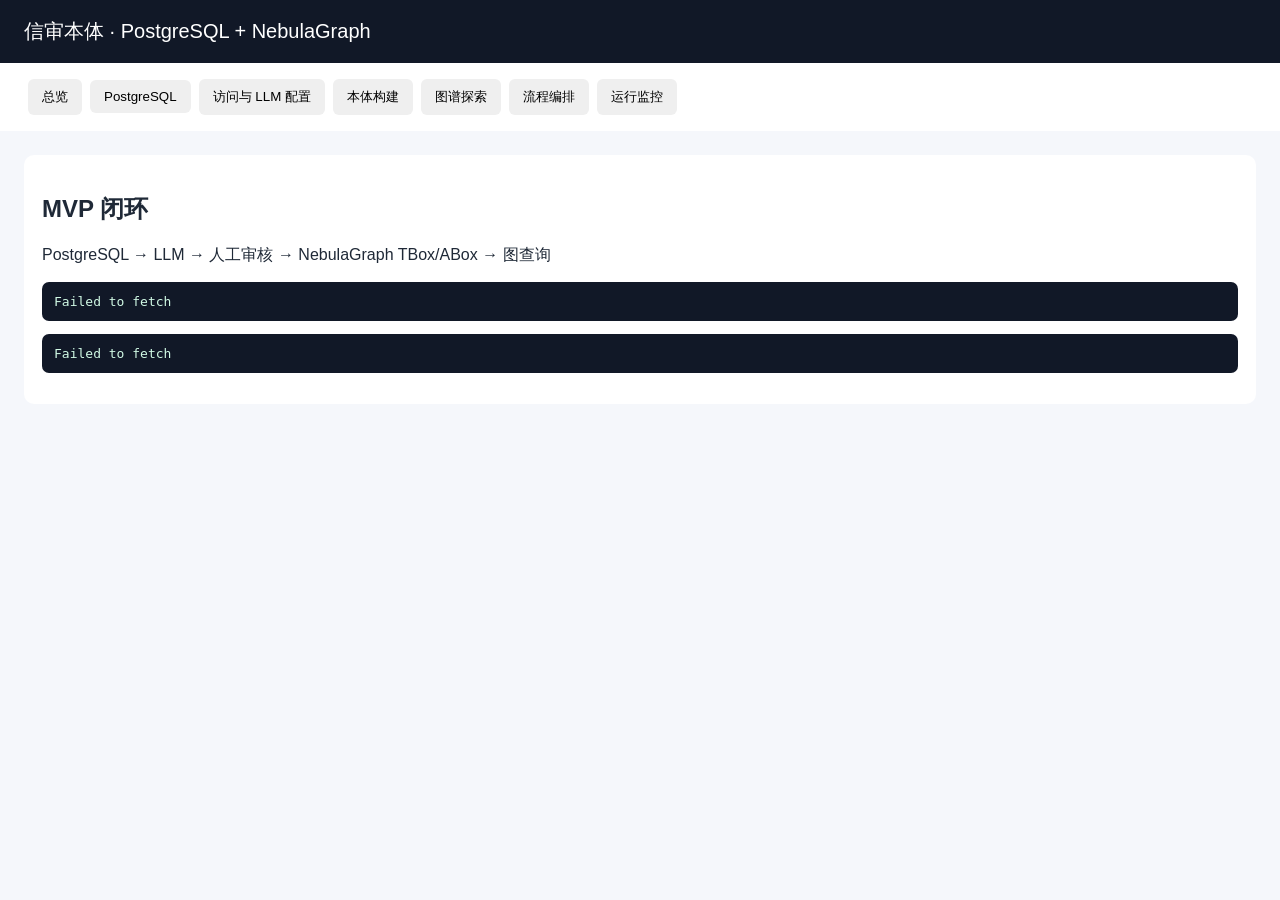
==== frontend/index.html @ 76aaf284 "chore: initialize local MVP repository" ====
<!doctype html>
<html lang="zh-CN"><head><meta charset="utf-8"><meta name="viewport" content="width=device-width,initial-scale=1">
<title>信审本体 MVP</title>
<style>body{font-family:Arial,"Microsoft YaHei";margin:0;background:#f5f7fb;color:#1f2937}header{background:#111827;color:#fff;padding:18px 24px;font-size:20px}nav{padding:12px 24px;background:#fff}button{margin:4px;padding:9px 14px;border:0;border-radius:6px;cursor:pointer}.act{background:#4f46e5;color:#fff}.act:disabled{background:#9ca3af}main{padding:24px}.page{display:none}.on{display:block}.card{background:#fff;border-radius:10px;padding:18px;margin-bottom:16px}input,textarea,select{box-sizing:border-box;width:100%;padding:9px;margin:5px 0}textarea{min-height:360px}pre{background:#111827;color:#d1fae5;padding:12px;overflow:auto;border-radius:7px;white-space:pre-wrap}.error{color:#b91c1c}.ok{color:#047857}.preview-head{display:flex;align-items:center;justify-content:space-between;gap:12px}.preview-meta{color:#6b7280;font-size:14px}.graph-stage{position:relative;min-height:560px;border:1px solid #dbe3ef;border-radius:10px;background:radial-gradient(circle at center,#fff 0,#f8fafc 70%);overflow:hidden}.graph-stage svg{display:block;width:100%;height:560px;touch-action:none}.graph-empty{display:flex;align-items:center;justify-content:center;height:560px;color:#6b7280}.node-card{cursor:grab}.node-card:active{cursor:grabbing}.node-card rect{fill:#eef2ff;stroke:#6366f1;stroke-width:2;filter:drop-shadow(0 3px 4px #0002)}.node-card.selected rect{fill:#ddd6fe;stroke:#7c3aed;stroke-width:3}.node-title{font-size:14px;font-weight:700;fill:#312e81}.node-label{font-size:11px;fill:#4b5563}.node-prop{font-size:10px;fill:#475569;cursor:move}.edge-line{stroke:#94a3b8;stroke-width:2;fill:none}.edge-label{font-size:11px;fill:#7c3aed;font-weight:600;paint-order:stroke;stroke:#fff;stroke-width:4px;stroke-linejoin:round}.legend{display:flex;gap:18px;flex-wrap:wrap;margin:8px 0;color:#64748b;font-size:13px}.dot{display:inline-block;width:10px;height:10px;border-radius:50%;margin-right:5px;background:#6366f1}.toolbar{display:grid;grid-template-columns:minmax(180px,1fr) 120px auto;gap:8px;align-items:end}.table-wrap{overflow:auto;max-height:620px;border:1px solid #e5e7eb;border-radius:8px}table{border-collapse:collapse;width:100%;font-size:13px}th{position:sticky;top:0;background:#eef2ff;color:#312e81}th,td{border-bottom:1px solid #e5e7eb;padding:9px;text-align:left;white-space:nowrap}tr:hover td{background:#f8fafc}.live-node circle{stroke:#fff;stroke-width:3;filter:drop-shadow(0 2px 4px #0003)}.live-node text{font-size:11px;font-weight:700;fill:#1e293b;paint-order:stroke;stroke:#fff;stroke-width:3px}.live-edge{stroke:#94a3b8;stroke-width:2}.live-edge.shared-contact{stroke:#e11d48;stroke-width:2.5;stroke-dasharray:7 4}.live-edge-label{font-size:10px;fill:#6d28d9;paint-order:stroke;stroke:#fff;stroke-width:4px}.live-edge-label.shared-contact{fill:#be123c;font-weight:700}.plus-wrap{position:relative}.plus-btn{width:42px;height:42px;border-radius:50%;font-size:25px;line-height:1;background:#4f46e5;color:#fff}.plus-menu{position:absolute;right:0;top:48px;z-index:10;width:190px;padding:8px;background:#fff;border:1px solid #dbe3ef;border-radius:9px;box-shadow:0 8px 24px #0002}.plus-menu button{display:block;width:100%;text-align:left;background:#fff}.plus-menu button:hover{background:#eef2ff}.hidden{display:none!important}.editor-panel{margin:12px 0;padding:14px;border:1px solid #c7d2fe;border-radius:9px;background:#f8fafc}.editor-grid{display:grid;grid-template-columns:1fr 1fr;gap:10px}.ontology-detail{margin-top:12px;border:1px solid #e5e7eb;border-radius:9px;padding:14px}.property-list{display:grid;grid-template-columns:repeat(auto-fit,minmax(260px,1fr));gap:8px}.property-item{padding:9px;border:1px solid #e5e7eb;border-radius:7px;background:#f8fafc;font-size:13px}.drag-ghost{font-size:11px;fill:#fff;stroke:#4f46e5;stroke-width:5px;paint-order:stroke;pointer-events:none}</style></head>
<style>.node-prop{cursor:default;pointer-events:none}.plus-btn{width:auto;height:auto;border-radius:0;background:transparent;color:#374151;padding:4px 8px;font-size:28px;box-shadow:none}.plus-btn:hover{background:#f3f4f6}.detail-table{margin-top:12px}.detail-table th{position:static}.detail-table td{white-space:normal}</style>
<style>.ops-summary{display:grid;grid-template-columns:repeat(auto-fit,minmax(150px,1fr));gap:10px;margin:12px 0}.ops-summary-item{padding:12px;border:1px solid #e5e7eb;border-radius:8px;background:#f8fafc}.ops-summary-item strong{display:block;font-size:22px;margin-top:5px}.status-badge{display:inline-block;padding:3px 8px;border-radius:999px;background:#e5e7eb;font-size:12px;font-weight:700}.status-DEAD_LETTER,.status-FAILED,.status-CRITICAL,.status-OPEN{background:#fee2e2;color:#991b1b}.status-PROCESSING,.status-REQUESTED,.status-WARNING,.status-ACKNOWLEDGED,.status-HALF_OPEN{background:#fef3c7;color:#92400e}.status-SUCCEEDED,.status-RESOLVED,.status-CLOSED{background:#d1fae5;color:#065f46}.compact-textarea{min-height:100px}.ops-actions{display:flex;gap:8px;align-items:center;flex-wrap:wrap}.ops-actions button{margin-left:0}.alert-nav-badge{display:inline-block;min-width:18px;padding:2px 5px;margin-left:5px;border-radius:999px;background:#dc2626;color:#fff;font-size:11px;font-weight:700;vertical-align:top}</style>
<style>.workflow-timeline{display:grid;grid-template-columns:repeat(auto-fit,minmax(220px,1fr));gap:10px;margin:14px 0}.workflow-step{border:1px solid #dbe3ef;border-left:5px solid #94a3b8;border-radius:8px;padding:12px;background:#f8fafc}.workflow-step.status-READY{border-left-color:#4f46e5;background:#eef2ff}.workflow-step.status-RUNNING,.workflow-step.status-WAITING{border-left-color:#d97706;background:#fffbeb}.workflow-step.status-COMPLETED{border-left-color:#059669;background:#ecfdf5}.workflow-step.status-FAILED{border-left-color:#dc2626;background:#fef2f2}.workflow-step.status-SKIPPED{border-left-color:#64748b;opacity:.8}.workflow-step h4{margin:0 0 7px}.workflow-step p{margin:4px 0;font-size:12px;color:#64748b}.workflow-step-actions{margin-top:8px}.workflow-json{min-height:230px}.status-READY,.status-WAITING_INPUT{background:#e0e7ff;color:#3730a3}.status-RUNNING,.status-WAITING{background:#fef3c7;color:#92400e}.status-COMPLETED,.status-SKIPPED{background:#d1fae5;color:#065f46}.status-CANCELLED{background:#e5e7eb;color:#374151}</style>
<body><header>信审本体 · PostgreSQL + NebulaGraph</header>
<nav><button onclick="page('home')">总览</button><button onclick="page('data')">PostgreSQL</button><button onclick="page('config')">访问与 LLM 配置</button><button onclick="page('ontology')">本体构建</button><button onclick="page('graph')">图谱探索</button><button onclick="page('workflows')">流程编排</button><button onclick="page('operations')">运行监控<span id="operationsBadge" class="alert-nav-badge hidden">0</span></button></nav>
<main>
<section id="home" class="page on"><div class="card"><h2>MVP 闭环</h2><p>PostgreSQL → LLM → 人工审核 → NebulaGraph TBox/ABox → 图查询</p><pre id="health">加载中</pre><pre id="stats"></pre></div></section>
<section id="data" class="page"><div class="card"><h2>PostgreSQL 当前数据</h2><div class="toolbar"><label>数据表<select id="tableSelect"></select></label><label>显示条数<input id="tableLimit" type="number" min="1" max="500" value="100"></label><button class="act" onclick="loadPostgresData()">查询当前数据</button></div><div class="preview-meta" id="tableMeta">正在读取数据表…</div><div id="postgresTable" class="table-wrap"></div></div></section>
<section id="config" class="page"><div class="card"><h2>MVP 访问令牌</h2><p class="preview-meta">填写服务端 .env 中的 MVP_API_KEY。令牌只保存在当前浏览器会话，关闭会话后自动清除。</p><label>访问令牌<input id="accessToken" type="password" autocomplete="off" placeholder="必填"></label><button class="act" onclick="saveAccessToken()">保存到当前会话</button><button onclick="clearAccessToken()">清除</button><span id="authMsg"></span></div><div class="card"><h2>LLM 配置</h2><p class="preview-meta">Base URL 必须在服务端 LLM_ALLOWED_BASE_URLS 白名单中；数据库样本只以匿名结构占位符发送。</p><label>API Key<input id="key" type="password" placeholder="必填"></label><label>Base URL<input id="baseUrl" value="https://api.openai.com/v1"></label><label>模型名称<input id="model" placeholder="例如 gpt-5-mini，必填"></label><label>Temperature<input id="temperature" type="number" step="0.1" value="0"></label><button id="testBtn" class="act" onclick="testLLM()">测试连接</button><span id="llmMsg"></span></div></section>
<section id="ontology" class="page"><div class="card"><h2>本体生成与审核</h2><p>先生成已审核的个人信审基线；如需AI优化，请在“LLM 配置”中填写并测试连接。AI结果只进入候选区，不会自动替换或发布。</p><button id="baselineBtn" class="act" onclick="loadBaseline()">生成个人信审基线</button><button id="generateBtn" onclick="generateOntology()">AI 辅助建议</button><button class="act" onclick="validateProposal()">校验</button><button class="act" onclick="renderOntologyPreview()">刷新图谱预览</button><button class="act" onclick="publishProposal()">发布到 NebulaGraph</button><span id="ontologyMsg"></span><textarea id="proposal" placeholder="点击“生成个人信审基线”加载确定性本体JSON，也可以手工粘贴后校验。"></textarea><pre id="validation"></pre><div id="aiSuggestionPanel" class="editor-panel hidden"><h3>AI辅助候选（尚未采用）</h3><div id="aiSuggestionSummary" class="preview-meta"></div><textarea id="aiSuggestionText" readonly></textarea><button class="act" onclick="applyAISuggestion()">人工采用AI建议</button><button onclick="dismissAISuggestion()">关闭候选</button></div></div><div class="card"><div class="preview-head"><div><h2>知识图谱可视化预览</h2><div class="preview-meta" id="previewMeta">等待本体数据</div></div><div style="display:flex;align-items:center"><button onclick="resetPreviewLayout()">重置布局</button><div class="plus-wrap"><button class="plus-btn" onclick="toggleOntologyMenu(event)" title="本体操作">＋</button><div id="ontologyMenu" class="plus-menu hidden"><button onclick="openOntologyEditor('create')">＋ 新建本体</button><button onclick="openOntologyEditor('edit')">✎ 编辑选中本体</button><button onclick="openPropertyMigrationEditor()">⇄ 修改属性归属</button><button onclick="openRelationEditor()">↗ 新建本体关系</button><button onclick="openOntologyDeleteEditor()">− 删除选中本体</button><button onclick="openRelationDeleteEditor()">⌫ 删除本体关系</button></div></div></div></div><div class="legend"><span><i class="dot"></i>ObjectType 节点</span><span>→ LinkType 关系</span><span>标签格式：原名称（中文）· 示例</span><span>点击本体后以表格查看全部属性</span><span>拖动本体节点可调整布局</span></div><div id="ontologyEditor" class="editor-panel hidden"></div><div id="graphPreview" class="graph-stage"><div class="graph-empty">生成或粘贴本体 JSON 后，点击“刷新图谱预览”</div></div><div id="ontologyDetail" class="ontology-detail"><div class="preview-meta">点击本体节点查看该本体的全部属性</div></div><div id="unusedFieldsPanel" class="ontology-detail"><h3>未使用字段预览</h3><div class="preview-meta">生成或刷新本体后，对照 PostgreSQL Schema 显示尚未加入 Property 的字段。</div></div></div></section>
<section id="graph" class="page"><div class="card"><div class="preview-head"><div><h2>已发布图谱可视化</h2><div id="publishedMeta" class="preview-meta">从 NebulaGraph 实时查询；检索为空时显示完整图库，超过单页容量时明确分页</div></div><div><select id="graphMode" onchange="applyPublishedFilter()" style="display:inline-block;width:150px"><option value="all">全部图谱</option><option value="entity">业务实例</option><option value="ontology">本体结构</option></select><button class="act" onclick="loadPublishedGraph()">加载/刷新</button><button onclick="renderPublishedGraph()">重置布局</button><button onclick="syncGraph()">PostgreSQL → NebulaGraph</button></div></div><div class="toolbar" style="grid-template-columns:minmax(260px,1fr) 120px 110px auto auto;margin:12px 0"><label>检索字段、节点或属性值<input id="graphSearch" placeholder="例如 APP2026、application_id、张伟；留空查询完整图库"></label><label>关联 hops<select id="graphHops"><option value="1">1 hop</option><option value="2" selected>2 hops</option><option value="3">3 hops</option></select></label><label>单页节点<select id="graphPageSize" onchange="applyPublishedFilter()"><option value="100">100</option><option value="300" selected>300</option><option value="500">500</option></select></label><button class="act" onclick="applyPublishedFilter()">查询并筛选</button><button onclick="clearPublishedFilter()">清空查询</button></div><div class="legend"><span><i class="dot"></i>业务实体</span><span><i class="dot" style="background:#f59e0b"></i>本体定义</span><span>→ 已存关系</span><span>点击节点查看详情 · 节点可拖动</span></div><div class="preview-head" style="margin:8px 0"><div id="graphPageMeta" class="preview-meta">尚未加载分页信息</div><div><button id="graphPrev" onclick="changePublishedPage('previous')" disabled>上一页</button><button id="graphNext" onclick="changePublishedPage('next')" disabled>下一页</button></div></div><div id="publishedGraph" class="graph-stage"><div class="graph-empty">点击“加载/刷新”，读取 NebulaGraph 中当前已发布的图谱</div></div><div class="preview-head" style="align-items:flex-start;margin-top:12px"><div><h3>节点详情</h3><div class="preview-meta">画布仅显示短名称，完整信息在这里查看</div></div></div><pre id="nodeDetail">尚未选择节点</pre><div class="preview-head" style="align-items:flex-start;margin-top:12px"><div><h3>关联 JSON</h3><div class="preview-meta">直接展示服务端按检索字段、hops 和分页得到的关联结果</div></div></div><pre id="graphOut">加载图谱后显示节点和关系 JSON</pre></div></section>
<section id="workflows" class="page"><div class="card"><div class="preview-head"><div><h2>个人信审流程编排</h2><div class="preview-meta">按申请驱动 8 个 Action；征信和反欺诈可并行，人工复核为条件步骤，最终只记录决策建议。</div></div><button class="act" onclick="loadPersonalCreditWorkflows()">刷新流程</button></div><div class="editor-grid"><label>申请编号<input id="workflowApplicationId" placeholder="例如 APP2026001"></label><label>入口模式<select id="workflowEntryMode"><option value="EXISTING" selected>已有申请</option><option value="NEW">新建申请</option></select></label></div><button class="act" onclick="startPersonalCreditWorkflow()">创建流程实例</button><span id="personalWorkflowMsg" class="preview-meta"></span><div id="personalWorkflowSummary" class="ops-summary"></div><div class="toolbar" style="grid-template-columns:minmax(180px,1fr) 180px auto"><label>按申请编号筛选<input id="workflowApplicationFilter" placeholder="留空显示最近流程"></label><label>流程状态<select id="workflowStatusFilter"><option value="">全部</option><option value="WAITING_INPUT">等待输入</option><option value="RUNNING">运行中</option><option value="FAILED">失败</option><option value="COMPLETED">已完成</option><option value="CANCELLED">已取消</option></select></label><button onclick="loadPersonalCreditWorkflows()">查询</button></div><div id="personalWorkflowList" class="table-wrap"></div></div><div id="personalWorkflowDetailCard" class="card hidden"><div class="preview-head"><div><h2>流程执行时间线</h2><div id="personalWorkflowMeta" class="preview-meta"></div></div><div><button class="act" onclick="refreshSelectedWorkflow()">同步 Action 状态</button><button onclick="cancelSelectedWorkflow()">取消流程</button></div></div><div id="personalWorkflowTimeline" class="workflow-timeline"></div><div id="personalWorkflowStepEditor" class="editor-panel hidden"><h3 id="personalWorkflowStepTitle">执行流程步骤</h3><p class="preview-meta">请求仅用于本次派发；后端流程表只保存脱敏摘要和 SHA-256，不保存原始敏感输入。</p><textarea id="personalWorkflowPayload" class="workflow-json"></textarea><button id="personalWorkflowExecuteBtn" class="act" onclick="executeSelectedWorkflowStep()">确认执行</button><button onclick="closeWorkflowStepEditor()">取消</button><span id="personalWorkflowStepMsg"></span></div><h3>流程审计事件</h3><div id="personalWorkflowEvents" class="table-wrap"></div><h3>选中流程 JSON</h3><pre id="personalWorkflowJson"></pre></div></section>
<section id="operations" class="page"><div class="card"><div class="preview-head"><div><h2>运行告警与外部依赖</h2><div class="preview-meta">告警会自动去重、升级并持续到解决；Webhook 默认关闭，不会向外部发送信息。</div></div><div><select id="operationalAlertFilter" onchange="loadOperationalAlerts()" style="display:inline-block;width:150px"><option value="">全部告警</option><option value="OPEN" selected>未确认</option><option value="ACKNOWLEDGED">处理中</option><option value="RESOLVED">已解决</option></select><button class="act" onclick="loadOperationsPage()">刷新全部</button></div></div><div id="operationalAlertMsg" class="preview-meta">进入页面后自动读取告警</div><div id="operationalAlertSummary" class="ops-summary"></div><h3>告警事件</h3><div id="operationalAlerts" class="table-wrap"></div><h3>外部依赖熔断器</h3><div id="externalCircuits" class="table-wrap"></div></div><div class="card"><div class="preview-head"><div><h2>Outbox 运行监控</h2><div class="preview-meta">监控八类 Action 图谱同步事件；人工重放只修复 DEAD_LETTER，不改写原 Action 终态和审计历史。</div></div><button class="act" onclick="loadOutboxMonitor()">刷新 Outbox</button></div><div id="outboxMonitorMsg" class="preview-meta">进入页面后自动读取运行状态</div><div id="outboxSummary" class="ops-summary"></div><h3>需要处理的事件</h3><div id="outboxAlerts" class="table-wrap"></div></div><div id="outboxReplayPanel" class="card hidden"><h2>人工重放</h2><div class="editor-grid"><label>事件 ID<input id="outboxReplayEventId" readonly></label><label>事件类型<input id="outboxReplayEventType" readonly></label></div><label>重放原因（10–500 字）<textarea id="outboxReplayReason" class="compact-textarea" maxlength="500" placeholder="请记录问题原因、已完成的处置及本次重放目的"></textarea></label><label>请求 ID<input id="outboxReplayRequestId" readonly></label><div class="ops-actions"><button id="outboxReplaySubmit" class="act" onclick="submitOutboxReplay()">确认重放</button><button onclick="closeOutboxReplay()">取消</button><span id="outboxReplayMsg"></span></div></div><div class="card"><h2>人工重放历史</h2><div id="outboxReplayHistory" class="table-wrap"></div><h3>选中记录详情</h3><pre id="outboxReplayDetail">点击告警或历史记录查看完整 JSON</pre></div></section>
</main>
<script>
const API='http://localhost:8000/api';
async function api(path,options={}){const headers={'Content-Type':'application/json',...(options.headers||{})},token=sessionStorage.getItem('mvpApiKey');if(token)headers['X-API-Key']=token;const response=await fetch(API+path,{...options,headers});const text=await response.text();let data=null;if(text){try{data=JSON.parse(text)}catch{throw new Error(`服务返回了非 JSON 内容（HTTP ${response.status}）：${text.slice(0,300)}`)}}if(!response.ok){const detail=data&&data.detail;throw new Error(typeof detail==='string'?detail:JSON.stringify(detail||data)||`请求失败（HTTP ${response.status}）`)}if(data===null)throw new Error(`服务返回了空响应（HTTP ${response.status}）`);return data}
function saveAccessToken(){const value=accessToken.value.trim();if(!value){show(authMsg,'请填写访问令牌');return}sessionStorage.setItem('mvpApiKey',value);show(authMsg,'已保存到当前浏览器会话',true);loadHome();refreshVersionHistory();refreshOperationsBadge()}
function clearAccessToken(){sessionStorage.removeItem('mvpApiKey');accessToken.value='';show(authMsg,'当前会话令牌已清除',true)}
function page(id){document.querySelectorAll('.page').forEach(x=>x.classList.remove('on'));document.getElementById(id).classList.add('on');if(id==='home')loadHome();if(id==='data'&&!tableSelect.options.length)loadPostgresTables();if(id==='ontology')refreshVersionHistory();if(id==='workflows')loadPersonalCreditWorkflows();if(id==='operations')loadOperationsPage()}
function llmConfig(){const value={api_key:key.value.trim(),base_url:baseUrl.value.trim(),model:model.value.trim(),temperature:Number(temperature.value||0)};if(!value.api_key)throw new Error('请先填写 LLM API Key');if(!value.base_url)throw new Error('请填写 LLM Base URL');if(!value.model)throw new Error('请填写 LLM 模型名称');return value}
function proposalJson(){const text=proposal.value.trim();if(!text)throw new Error('本体内容为空，请先生成个人信审基线或粘贴本体 JSON');try{return JSON.parse(text)}catch(e){throw new Error('本体不是有效 JSON：'+e.message)}}
function show(el,message,ok=false){el.textContent=' '+message;el.className=ok?'ok':'error'}
const SVG_NS='http://www.w3.org/2000/svg';let previewState=null,ontologyProfile=null,selectedOntologyName=null,ontologyEditMode=null,ontologyEditOldName=null,aiSuggestionProposal=null,aiSuggestionValidation=[],deepAuditDigest=null,deepAuditSnapshot=null,currentWorkflowVersion=null,versionRows=[];
function svgElement(name,attributes={}){const element=document.createElementNS(SVG_NS,name);Object.entries(attributes).forEach(([key,value])=>element.setAttribute(key,value));return element}
async function renderOntologyPreview(){try{const ontology=proposalJson();if(!ontologyProfile){try{ontologyProfile=await api('/postgres/profile',{method:'POST',body:JSON.stringify({limit:3})})}catch{ontologyProfile={samples:{}}}}const types=ontology.object_types||[],links=ontology.link_types||[],properties=ontology.properties||[];if(!types.length)throw new Error('本体中没有 ObjectType，无法生成图谱预览');const stage=graphPreview;stage.replaceChildren();const width=Math.max(stage.clientWidth,760),height=560,svg=svgElement('svg',{viewBox:`0 0 ${width} ${height}`,'aria-label':'本体知识图谱预览'}),defs=svgElement('defs'),marker=svgElement('marker',{id:'arrow','markerWidth':10,'markerHeight':10,refX:8,refY:3,orient:'auto',markerUnits:'strokeWidth'});marker.appendChild(svgElement('path',{d:'M0,0 L0,6 L9,3 z',fill:'#94a3b8'}));defs.appendChild(marker);svg.appendChild(defs);const edgeLayer=svgElement('g'),nodeLayer=svgElement('g');svg.append(edgeLayer,nodeLayer);stage.appendChild(svg);const radius=Math.min(width,height)*.34,nodes=types.map((type,index)=>({id:type.name,label:type.label||'未汉化',description:type.description||'',sample:sampleRowForType(type.name),x:width/2+Math.cos(index/types.length*Math.PI*2-Math.PI/2)*radius,y:height/2+Math.sin(index/types.length*Math.PI*2-Math.PI/2)*radius,properties:properties.map((p,i)=>({...p,_index:i})).filter(p=>p.domain===type.name)})),byId=new Map(nodes.map(node=>[node.id,node])),edges=links.filter(link=>byId.has(link.source)&&byId.has(link.target)).map(link=>({...link,path:svgElement('path',{class:'edge-line','marker-end':'url(#arrow)'}),text:svgElement('text',{class:'edge-label','text-anchor':'middle'})}));edges.forEach(edge=>{edge.text.textContent=edge.cardinality?`${edge.name} [${edge.cardinality}]`:edge.name;edgeLayer.append(edge.path,edge.text)});nodes.forEach(node=>{const visible=node.properties.slice(0,5),cardHeight=72+visible.length*17+(node.properties.length>5?16:0);node.width=250;node.height=cardHeight;const group=svgElement('g',{class:`node-card${selectedOntologyName===node.id?' selected':''}`,tabindex:'0'}),rect=svgElement('rect',{x:-125,y:-cardHeight/2,width:250,height:cardHeight,rx:10}),title=svgElement('text',{x:0,y:-cardHeight/2+21,'text-anchor':'middle',class:'node-title'}),technical=svgElement('text',{x:0,y:-cardHeight/2+39,'text-anchor':'middle',class:'node-label'}),sample=svgElement('text',{x:0,y:-cardHeight/2+56,'text-anchor':'middle',class:'node-label'});title.textContent=`${node.id}（${node.label}）`;technical.textContent=node.description.slice(0,34);sample.textContent=`数据示例：${objectSample(node.sample)}`;group.append(rect,title,technical,sample);visible.forEach((prop,index)=>{const text=svgElement('text',{x:-112,y:-cardHeight/2+76+index*17,class:'node-prop'});text.textContent=propertyLine(prop,node.sample);group.appendChild(text)});if(node.properties.length>5){const more=svgElement('text',{x:-112,y:-cardHeight/2+76+visible.length*17,class:'node-prop'});more.textContent=`… 点击查看全部 ${node.properties.length} 个属性`;group.appendChild(more)}node.group=group;group.addEventListener('click',()=>selectOntologyNode(node.id));group.addEventListener('pointerdown',event=>startNodeDrag(event,node,svg));nodeLayer.appendChild(group)});previewState={svg,nodes,edges,width,height,ontology};updatePreviewPositions();previewMeta.textContent=`${nodes.length} 个本体 · ${properties.length} 个属性 · ${edges.length} 条关系`;if(selectedOntologyName&&byId.has(selectedOntologyName))showOntologyDetail(selectedOntologyName);show(ontologyMsg,'图谱预览已刷新',true)}catch(e){show(ontologyMsg,e.message)}}
function normalizedName(value){return String(value||'').replace(/[^a-z0-9]/gi,'').toLowerCase()}
function sampleRowForType(typeName){const samples=ontologyProfile?.samples||{},target=normalizedName(typeName);const table=Object.keys(samples).find(name=>normalizedName(name)===target||target.includes(normalizedName(name))||normalizedName(name).includes(target));return table&&samples[table]?.[0]||{}}
function objectSample(row){const entries=Object.entries(row||{}).filter(([,value])=>value!==null).slice(0,2);return entries.length?entries.map(([key,value])=>`${key}=${String(value).slice(0,16)}`).join('，'):'暂无匹配数据'}
function propertyChinese(prop){return prop.label?.trim()||prop.description?.trim()||'未提供中文说明'}
function propertyLine(prop,row){const value=row&&Object.prototype.hasOwnProperty.call(row,prop.name)?row[prop.name]:'暂无';return `${prop.required?'●':'○'} ${prop.name}（${propertyChinese(prop).slice(0,12)}）=${String(value).slice(0,18)}`}
function applyPreviewGridLayout(){if(!previewState)return;const nodes=previewState.nodes,width=Math.max(graphPreview.clientWidth||previewState.width,760),padding=24,columnGap=28,rowGap=30,cardWidth=Math.max(250,...nodes.map(node=>node.width||250)),rowHeight=Math.max(150,...nodes.map(node=>node.height||150)),columns=Math.max(1,Math.min(nodes.length,Math.floor((width-padding*2+columnGap)/(cardWidth+columnGap)))),rows=Math.ceil(nodes.length/columns),contentWidth=columns*cardWidth+(columns-1)*columnGap,startX=(width-contentWidth)/2+cardWidth/2,height=Math.max(560,padding*2+rows*rowHeight+Math.max(0,rows-1)*rowGap);nodes.forEach((node,index)=>{node.x=startX+(index%columns)*(cardWidth+columnGap);node.y=padding+rowHeight/2+Math.floor(index/columns)*(rowHeight+rowGap)});previewState.width=width;previewState.height=height;previewState.layoutInitialized=true;previewState.svg.setAttribute('viewBox',`0 0 ${width} ${height}`);previewState.svg.style.height=`${height}px`}
function updatePreviewPositions(){if(!previewState)return;if(!previewState.layoutInitialized)applyPreviewGridLayout();previewState.nodes.forEach(node=>node.group.setAttribute('transform',`translate(${node.x} ${node.y})`));previewState.edges.forEach(edge=>{const source=previewState.nodes.find(n=>n.id===edge.source),target=previewState.nodes.find(n=>n.id===edge.target),base=edge.label?`${edge.name}（${edge.label}）`:edge.name;edge.text.textContent=edge.cardinality?`${base} [${edge.cardinality}]`:base;if(source===target){const x=source.x,y=source.y-source.height/2;edge.path.setAttribute('d',`M ${x-20} ${y} C ${x-90} ${y-85},${x+90} ${y-85},${x+20} ${y}`);edge.text.setAttribute('x',x);edge.text.setAttribute('y',y-62)}else{const dx=target.x-source.x,dy=target.y-source.y,length=Math.hypot(dx,dy)||1,ux=dx/length,uy=dy/length,startX=source.x+ux*100,startY=source.y+uy*Math.min(source.height/2,50),endX=target.x-ux*105,endY=target.y-uy*Math.min(target.height/2,50);edge.path.setAttribute('d',`M ${startX} ${startY} L ${endX} ${endY}`);edge.text.setAttribute('x',(startX+endX)/2);edge.text.setAttribute('y',(startY+endY)/2-7)}})}
let suppressOntologyClick=false;
function startNodeDrag(event,node,svg){if(event.isPrimary===false||event.button>0)return;event.preventDefault();const startX=event.clientX,startY=event.clientY;let moved=false;node.group.setPointerCapture(event.pointerId);const move=moveEvent=>{if(Math.hypot(moveEvent.clientX-startX,moveEvent.clientY-startY)>4)moved=true;const point=svg.createSVGPoint();point.x=moveEvent.clientX;point.y=moveEvent.clientY;const local=point.matrixTransform(svg.getScreenCTM().inverse());node.x=Math.max(130,Math.min(previewState.width-130,local.x));node.y=Math.max(node.height/2+10,Math.min(previewState.height-node.height/2-10,local.y));updatePreviewPositions()};const stop=stopEvent=>{if(moved)suppressOntologyClick=true;if(node.group.hasPointerCapture?.(stopEvent.pointerId))node.group.releasePointerCapture(stopEvent.pointerId);node.group.removeEventListener('pointermove',move);node.group.removeEventListener('pointerup',stop);node.group.removeEventListener('pointercancel',stop)};node.group.addEventListener('pointermove',move);node.group.addEventListener('pointerup',stop);node.group.addEventListener('pointercancel',stop)}
function resetPreviewLayout(){if(!previewState)return renderOntologyPreview();applyPreviewGridLayout();updatePreviewPositions();show(ontologyMsg,'本体节点已恢复为无重叠初始布局',true)}
function invalidateDeepAudit(showMessage=false){deepAuditDigest=null;deepAuditSnapshot=null;if(showMessage)validation.textContent='本体内容已修改；请保存为 draft 并重新执行版本审核。'}
function writeProposal(value){invalidateDeepAudit();proposal.value=JSON.stringify(value,null,2);validation.textContent='本体已修改，请重新校验并执行发布前深度审核。'}
function selectOntologyNode(name){if(suppressOntologyClick){suppressOntologyClick=false;return}selectedOntologyName=name;previewState?.nodes.forEach(node=>node.group.classList.toggle('selected',node.id===name));showOntologyDetail(name)}
function showOntologyDetail(name){const ontology=proposalJson(),type=ontology.object_types.find(item=>item.name===name),props=ontology.properties.filter(item=>item.domain===name),sample=sampleRowForType(name);if(!type)return;ontologyDetail.replaceChildren();const heading=document.createElement('h3');heading.textContent=`${type.name}（${type.label||'未汉化'}）`;const description=document.createElement('div');description.className='preview-meta';description.textContent=`${type.description||'暂无说明'}｜数据示例：${objectSample(sample)}`;ontologyDetail.append(heading,description);if(!props.length){const empty=document.createElement('div');empty.className='preview-meta';empty.textContent='该本体暂无属性';ontologyDetail.appendChild(empty);return}const wrap=document.createElement('div');wrap.className='table-wrap detail-table';const table=document.createElement('table'),head=document.createElement('thead'),headRow=document.createElement('tr');['属性名称','中文说明','数据类型','必填','数据示例'].forEach(value=>{const th=document.createElement('th');th.textContent=value;headRow.appendChild(th)});head.appendChild(headRow);table.appendChild(head);const body=document.createElement('tbody');props.forEach(prop=>{const row=document.createElement('tr');[prop.name,propertyChinese(prop),prop.range||'string',prop.required?'是':'否',sample[prop.name]??'暂无'].forEach(value=>{const cell=document.createElement('td');cell.textContent=String(value);row.appendChild(cell)});body.appendChild(row)});table.appendChild(body);wrap.appendChild(table);ontologyDetail.appendChild(wrap)}
function toggleOntologyMenu(event){event.stopPropagation();ontologyMenu.classList.toggle('hidden')}
document.addEventListener('click',()=>ontologyMenu?.classList.add('hidden'));
function openOntologyEditor(mode){ontologyMenu.classList.add('hidden');const ontology=proposalJson(),current=mode==='edit'&&ontology.object_types.find(item=>item.name===selectedOntologyName);if(mode==='edit'&&!current){show(ontologyMsg,'请先点击选择一个本体节点');return}ontologyEditMode=mode;ontologyEditOldName=current?.name||null;ontologyEditor.classList.remove('hidden');ontologyEditor.innerHTML=`<h3>${mode==='create'?'新建本体':'编辑本体'}</h3><div class="editor-grid"><label>技术名称<input id="editTypeName" value="${escapeAttribute(current?.name||'')}"></label><label>中文名称<input id="editTypeLabel" value="${escapeAttribute(current?.label||'')}"></label></div><label>说明<input id="editTypeDescription" value="${escapeAttribute(current?.description||'')}"></label><button class="act" onclick="saveOntologyType()">保存并刷新预览</button><button onclick="ontologyEditor.classList.add('hidden')">取消</button>`}
function escapeAttribute(value){return String(value).replace(/&/g,'&amp;').replace(/"/g,'&quot;').replace(/'/g,'&#39;').replace(/</g,'&lt;')}
function saveOntologyType(){try{const ontology=proposalJson(),mode=ontologyEditMode,oldName=ontologyEditOldName,name=editTypeName.value.trim(),label=editTypeLabel.value.trim(),description=editTypeDescription.value.trim();if(!name)throw new Error('技术名称不能为空');if(mode==='create'){if(ontology.object_types.some(item=>item.name===name))throw new Error('本体技术名称已存在');ontology.object_types.push({name,label,description})}else{if(name!==oldName&&ontology.object_types.some(item=>item.name===name))throw new Error('本体技术名称已存在');const item=ontology.object_types.find(value=>value.name===oldName);Object.assign(item,{name,label,description});ontology.properties.forEach(prop=>{if(prop.domain===oldName)prop.domain=name});ontology.link_types.forEach(link=>{if(link.source===oldName)link.source=name;if(link.target===oldName)link.target=name})}writeProposal(ontology);selectedOntologyName=name;ontologyEditor.classList.add('hidden');renderOntologyPreview();show(ontologyMsg,mode==='create'?'本体已新建':'本体已更新',true)}catch(e){show(ontologyMsg,e.message)}}
let migrationUnusedFields=[];
function collectUnusedFields(ontology){const result=[],tables=ontologyProfile?.tables||{},types=ontology.object_types||[],properties=ontology.properties||[],sourceUsed=new Set();properties.forEach(prop=>{const match=String(prop.description||'').match(/PostgreSQL\s+([^.\s]+)\.([^\s]+)/);if(match)sourceUsed.add(`${match[1]}.${match[2]}`)});Object.entries(tables).forEach(([table,columns])=>{const type=types.find(item=>normalizedName(item.name)===normalizedName(table)||normalizedName(item.name).includes(normalizedName(table))||normalizedName(table).includes(normalizedName(item.name))),used=new Set(properties.filter(prop=>type&&prop.domain===type.name).map(prop=>prop.name));columns.forEach(column=>{if(!used.has(column.column_name)&&!sourceUsed.has(`${table}.${column.column_name}`))result.push({...column,table,objectType:type?.name||null})})});return result}
function openPropertyMigrationEditor(){ontologyMenu.classList.add('hidden');const ontology=proposalJson(),options=ontology.object_types.map(item=>`<option value="${escapeAttribute(item.name)}">${escapeAttribute(item.name)}（${escapeAttribute(item.label||'未汉化')}）</option>`).join('');ontologyEditor.classList.remove('hidden');ontologyEditor.innerHTML=`<h3>修改属性归属</h3><div class="editor-grid"><label>当前本体或字段来源<select id="migrationSource" onchange="refreshMigrationOptions()"><option value="__unused__">未使用字段</option>${options}</select></label><label>需要修改或加入的属性<select id="migrationProperty"></select></label></div><label>修改后本体<select id="migrationTarget">${options}</select></label><button class="act" onclick="savePropertyMigration()">保存属性修改</button><button onclick="ontologyEditor.classList.add('hidden')">取消</button>`;if(selectedOntologyName)migrationSource.value=selectedOntologyName;refreshMigrationOptions()}
function refreshMigrationOptions(){const ontology=proposalJson(),source=migrationSource.value;if(source==='__unused__'){migrationUnusedFields=collectUnusedFields(ontology);migrationProperty.replaceChildren(...migrationUnusedFields.map((field,index)=>{const option=document.createElement('option');option.value=`unused:${index}`;option.textContent=`${field.table}.${field.column_name}（${field.data_type}）`;return option}))}else{const properties=ontology.properties.map((prop,index)=>({...prop,index})).filter(prop=>prop.domain===source);migrationProperty.replaceChildren(...properties.map(prop=>{const option=document.createElement('option');option.value=String(prop.index);option.textContent=`${prop.name}（${propertyChinese(prop)}）`;return option}))}[...migrationTarget.options].forEach(option=>option.disabled=source!=='__unused__'&&option.value===source);if(migrationTarget.selectedOptions[0]?.disabled){const candidate=[...migrationTarget.options].find(option=>!option.disabled);if(candidate)migrationTarget.value=candidate.value}}
function postgresPropertyRange(type){const value=String(type||'').toLowerCase();if(/int|serial/.test(value))return'integer';if(/numeric|decimal|real|double/.test(value))return'number';if(value==='boolean')return'boolean';if(value==='date')return'date';if(/timestamp|time/.test(value))return'datetime';return'string'}
function savePropertyMigration(){try{const ontology=proposalJson(),source=migrationSource.value,target=migrationTarget.value;if(!target)throw new Error('请选择修改后本体');if(source==='__unused__'){const index=Number(migrationProperty.value.split(':')[1]),field=migrationUnusedFields[index];if(!field)throw new Error('请选择未使用字段');if(ontology.properties.some(prop=>prop.domain===target&&prop.name===field.column_name))throw new Error(`${target} 已存在属性 ${field.column_name}`);ontology.properties.push({name:field.column_name,domain:target,range:postgresPropertyRange(field.data_type),description:`来自 PostgreSQL ${field.table}.${field.column_name}`,required:field.is_nullable==='NO'});writeProposal(ontology);selectedOntologyName=target;ontologyEditor.classList.add('hidden');renderOntologyPreview();show(ontologyMsg,`未使用字段 ${field.table}.${field.column_name} 已加入 ${target}`,true);return}const index=Number(migrationProperty.value),prop=ontology.properties[index];if(!prop||prop.domain!==source)throw new Error('请选择需要修改的属性');if(target===source)throw new Error('修改后本体必须与当前本体不同');prop.domain=target;writeProposal(ontology);selectedOntologyName=target;ontologyEditor.classList.add('hidden');renderOntologyPreview();show(ontologyMsg,`属性 ${prop.name} 已从 ${source} 修改到 ${target}`,true)}catch(e){show(ontologyMsg,e.message)}}
function openRelationEditor(){ontologyMenu.classList.add('hidden');const ontology=proposalJson(),options=ontology.object_types.map(item=>`<option value="${escapeAttribute(item.name)}">${escapeAttribute(item.name)}（${escapeAttribute(item.label||'未汉化')}）</option>`).join('');ontologyEditor.classList.remove('hidden');ontologyEditor.innerHTML=`<h3>新建本体关系</h3><div class="editor-grid"><label>起点本体<select id="relationSource">${options}</select></label><label>终点本体<select id="relationTarget">${options}</select></label></div><label>关系名称<input id="relationName" placeholder="例如 GUARANTEES"></label><label>关系说明<input id="relationDescription" placeholder="例如 自然人为贷款申请提供担保"></label><button class="act" onclick="saveOntologyRelation()">创建关系并刷新预览</button><button onclick="ontologyEditor.classList.add('hidden')">取消</button>`}
function saveOntologyRelation(){try{const ontology=proposalJson(),name=relationName.value.trim();if(!name)throw new Error('关系名称不能为空');ontology.link_types.push({name,source:relationSource.value,target:relationTarget.value,description:relationDescription.value.trim(),cardinality:null});writeProposal(ontology);ontologyEditor.classList.add('hidden');renderOntologyPreview();show(ontologyMsg,`关系 ${name} 已创建`,true)}catch(e){show(ontologyMsg,e.message)}}
function openOntologyDeleteEditor(){ontologyMenu.classList.add('hidden');const ontology=proposalJson(),type=ontology.object_types.find(item=>item.name===selectedOntologyName);if(!type){show(ontologyMsg,'请先点击选择需要删除的本体');return}const propertyCount=ontology.properties.filter(prop=>prop.domain===type.name).length,links=ontology.link_types.filter(link=>link.source===type.name||link.target===type.name);ontologyEditor.classList.remove('hidden');ontologyEditor.innerHTML=`<h3>删除本体：${escapeAttribute(type.name)}（${escapeAttribute(type.label||'未汉化')}）</h3><div class="error">此操作将同时删除 ${propertyCount} 个属性和 ${links.length} 条关联关系，并回写本体 JSON。</div><div class="preview-meta">受影响关系：${escapeAttribute(links.map(link=>`${link.source} -[${link.name}]-> ${link.target}`).join('；')||'无')}</div><button class="act" style="background:#b91c1c" onclick="deleteSelectedOntology()">确认删除本体</button><button onclick="ontologyEditor.classList.add('hidden')">取消</button>`}
function deleteSelectedOntology(){try{const ontology=proposalJson(),name=selectedOntologyName,type=ontology.object_types.find(item=>item.name===name);if(!type)throw new Error('选中的本体不存在');const propertyCount=ontology.properties.filter(prop=>prop.domain===name).length,relationCount=ontology.link_types.filter(link=>link.source===name||link.target===name).length;ontology.object_types=ontology.object_types.filter(item=>item.name!==name);ontology.properties=ontology.properties.filter(prop=>prop.domain!==name);ontology.link_types=ontology.link_types.filter(link=>link.source!==name&&link.target!==name);(ontology.interfaces||[]).forEach(item=>{item.input=(item.input||[]).filter(value=>value!==name);item.output=(item.output||[]).filter(value=>value!==name)});writeProposal(ontology);selectedOntologyName=null;ontologyEditor.classList.add('hidden');ontologyDetail.innerHTML='<div class="preview-meta">点击本体节点查看该本体的全部属性</div>';renderOntologyPreview();show(ontologyMsg,`本体 ${name} 已删除，同时清理 ${propertyCount} 个属性和 ${relationCount} 条关系`,true)}catch(e){show(ontologyMsg,e.message)}}
function openRelationDeleteEditor(){ontologyMenu.classList.add('hidden');const ontology=proposalJson(),links=ontology.link_types||[];if(!links.length){show(ontologyMsg,'当前本体中没有可删除的关系');return}const options=links.map((link,index)=>`<option value="${index}">${escapeAttribute(link.source)} -[${escapeAttribute(link.name)}]-> ${escapeAttribute(link.target)}</option>`).join('');ontologyEditor.classList.remove('hidden');ontologyEditor.innerHTML=`<h3>删除本体关系</h3><label>选择关系<select id="relationDeleteIndex">${options}</select></label><div class="error">删除后关系将从 LinkType 中移除，并回写本体 JSON。</div><button class="act" style="background:#b91c1c" onclick="deleteSelectedRelation()">确认删除关系</button><button onclick="ontologyEditor.classList.add('hidden')">取消</button>`}
function deleteSelectedRelation(){try{const ontology=proposalJson(),index=Number(relationDeleteIndex.value),link=ontology.link_types[index];if(!link)throw new Error('请选择需要删除的关系');ontology.link_types.splice(index,1);writeProposal(ontology);ontologyEditor.classList.add('hidden');renderOntologyPreview();show(ontologyMsg,`关系 ${link.source} -[${link.name}]-> ${link.target} 已删除`,true)}catch(e){show(ontologyMsg,e.message)}}
async function loadPostgresTables(){try{tableMeta.textContent='正在读取数据表…';const schema=await api('/postgres/schema');const tables=Object.keys(schema).sort();tableSelect.replaceChildren(...tables.map(name=>{const option=document.createElement('option');option.value=name;option.textContent=name;return option}));if(!tables.length)throw new Error('PostgreSQL public schema 中没有数据表');await loadPostgresData()}catch(e){tableMeta.textContent=e.message;postgresTable.replaceChildren()}}
async function loadPostgresData(){try{const table=tableSelect.value;if(!table)throw new Error('请选择数据表');tableMeta.textContent='查询中…';const data=await api(`/postgres/data/${encodeURIComponent(table)}?limit=${Number(tableLimit.value||100)}`);renderDataTable(data.rows);tableMeta.textContent=`${data.table}：共 ${data.total} 行，当前显示 ${data.rows.length} 行`}catch(e){tableMeta.textContent=e.message;postgresTable.replaceChildren()}}
function renderDataTable(rows){postgresTable.replaceChildren();if(!rows.length){postgresTable.innerHTML='<div class="graph-empty" style="height:160px">当前数据表为空</div>';return}const columns=[...new Set(rows.flatMap(row=>Object.keys(row)))];const table=document.createElement('table'),head=document.createElement('thead'),headRow=document.createElement('tr');columns.forEach(column=>{const th=document.createElement('th');th.textContent=column;headRow.appendChild(th)});head.appendChild(headRow);table.appendChild(head);const body=document.createElement('tbody');rows.forEach(row=>{const tr=document.createElement('tr');columns.forEach(column=>{const td=document.createElement('td'),value=row[column];td.textContent=value===null?'NULL':typeof value==='object'?JSON.stringify(value):String(value);tr.appendChild(td)});body.appendChild(tr)});table.appendChild(body);postgresTable.appendChild(table)}
let publishedState=null,publishedData=null,mappingReportData=null;
function renderMappingReport(){const panel=document.getElementById('mappingReport');if(panel)panel.textContent=mappingReportData?JSON.stringify(mappingReportData,null,2):'尚未读取 ABox–TBox 映射报告'}
let publishedQuery={text:'',hops:2,offset:0};
function updateGraphPagination(){const page=publishedData?.page||{};graphPrev.disabled=!page.has_previous;graphNext.disabled=!page.has_next;const total=page.node_total===null||page.node_total===undefined?'查询邻域':`${page.node_total} 个节点`;graphPageMeta.textContent=`偏移 ${page.offset||0} · 本页 ${page.node_returned||0} 个节点 / ${page.edge_returned||0} 条关系 · ${total}${page.result_truncated?' · 结果已分页或受上限保护':''}`}
async function loadPublishedGraph(){try{publishedMeta.textContent='正在由 NebulaGraph 执行服务端查询…';const body={query:publishedQuery.text,hops:publishedQuery.hops,limit:Number(graphPageSize.value||300),offset:publishedQuery.offset,mode:graphMode.value};const requests=[api('/kg/query',{method:'POST',body:JSON.stringify(body)})];if(!mappingReportData)requests.push(api('/kg/mapping/report'));const results=await Promise.all(requests);publishedData=results[0];if(results[1])mappingReportData=results[1];renderMappingReport();updateGraphPagination();renderPublishedGraph()}catch(e){publishedMeta.textContent=e.message;graphPageMeta.textContent='查询失败';publishedGraph.textContent='';const empty=document.createElement('div');empty.className='graph-empty';empty.textContent=e.message;publishedGraph.appendChild(empty)}}
function isOntologyNode(node){return String(node.id).startsWith('tbox:')||(Array.isArray(node.tags)&&node.tags.includes('ontology'))}
function displayNodeName(node){const properties=node.properties||{};if(isOntologyNode(node))return properties.name||String(node.id).split(':').pop();let business={};try{business=typeof properties.props==='string'?JSON.parse(properties.props):properties}catch{}return business.name||business.dealer_name||business.application_id||business.report_id||business.assessment_id||business.fraud_report_id||business.verification_id||business.debt_id||business.vin||String(node.id)}
function ontologyNodeKind(node){return isOntologyNode(node)?node.properties?.kind:null}
function filteredPublishedData(){return{nodes:publishedData.nodes||[],edges:publishedData.edges||[],matched:(publishedData.nodes||[]).filter(node=>node.matched).map(node=>String(node.id))}}
async function applyPublishedFilter(){publishedQuery={text:graphSearch.value.trim(),hops:Number(graphHops.value||1),offset:0};await loadPublishedGraph()}
async function clearPublishedFilter(){graphSearch.value='';graphMode.value='all';publishedQuery={text:'',hops:Number(graphHops.value||2),offset:0};await loadPublishedGraph()}
async function changePublishedPage(direction){const page=publishedData?.page;if(!page)return;const next=direction==='next'?page.next_offset:page.previous_offset;if(next===null||next===undefined)return;publishedQuery.offset=Number(next);await loadPublishedGraph()}
function renderPublishedGraph(){if(!publishedData)return loadPublishedGraph();const filtered=filteredPublishedData(),rawNodes=filtered.nodes,rawEdges=filtered.edges,mode=graphMode.value,stage=publishedGraph;stage.replaceChildren();nodeDetail.textContent='尚未选择节点';graphOut.textContent=JSON.stringify({query:publishedQuery.text||null,hops:publishedQuery.text?publishedQuery.hops:null,mode,server_query:publishedData.query,page:publishedData.page,mapping_summary:mappingReportData?.summary||null,matched_node_ids:filtered.matched,nodes:rawNodes,edges:rawEdges},null,2);if(!rawNodes.length){stage.innerHTML='<div class="graph-empty">没有匹配当前检索字段、模式和 hops 的节点或关系</div>';publishedMeta.textContent=publishedQuery.text?`未找到匹配“${publishedQuery.text}”的图谱数据`:'当前分页没有图谱数据';return}const width=Math.max(stage.clientWidth,760),height=560,svg=svgElement('svg',{viewBox:`0 0 ${width} ${height}`}),defs=svgElement('defs'),marker=svgElement('marker',{id:'liveArrow','markerWidth':10,'markerHeight':10,refX:9,refY:3,orient:'auto'});marker.appendChild(svgElement('path',{d:'M0,0 L0,6 L9,3 z',fill:'#94a3b8'}));defs.appendChild(marker);svg.appendChild(defs);const edgeLayer=svgElement('g'),nodeLayer=svgElement('g');svg.append(edgeLayer,nodeLayer);stage.appendChild(svg);const radius=Math.min(width,height)*.35,nodes=rawNodes.map((raw,index)=>({...raw,id:String(raw.id),x:width/2+Math.cos(index/rawNodes.length*Math.PI*2)*radius,y:height/2+Math.sin(index/rawNodes.length*Math.PI*2)*radius})),byId=new Map(nodes.map(node=>[node.id,node])),edges=rawEdges.map(raw=>({...raw,source:String(raw.source),target:String(raw.target)}));applyForceLayout(nodes,edges,byId,width,height);edges.forEach(edge=>{const shared=edgeKind(edge)==='SHARES_CONTACT';edge.line=svgElement('line',shared?{class:'live-edge shared-contact'}:{class:'live-edge','marker-end':'url(#liveArrow)'});edge.label=svgElement('text',{class:shared?'live-edge-label shared-contact':'live-edge-label','text-anchor':'middle'});edge.label.textContent=shared?'SHARES_CONTACT · 同联系方式':edgeKind(edge);edgeLayer.append(edge.line,edge.label)});nodes.forEach(node=>{const group=svgElement('g',{class:'live-node node-card'}),circle=svgElement('circle',{r:node.matched?27:22,fill:node.matched?'#10b981':isOntologyNode(node)?'#f59e0b':'#6366f1'}),label=svgElement('text',{y:35,'text-anchor':'middle'}),kind=svgElement('text',{y:49,'text-anchor':'middle',style:'font-size:9px;fill:#64748b'});label.textContent=displayNodeName(node).slice(0,22);kind.textContent=(node.properties&&node.properties.kind)||'';group.append(circle,label,kind);node.group=group;group.addEventListener('click',()=>showNodeDetail(node));group.addEventListener('pointerdown',event=>startPublishedDrag(event,node,svg));nodeLayer.appendChild(group)});publishedState={svg,nodes,edges,byId,width,height};updatePublishedPositions();const page=publishedData.page||{},modeLabel={entity:'业务实例',ontology:'本体结构',mapping:'ABox ↔ TBox 映射',all:'全部图谱'}[mode],queryLabel=publishedQuery.text?`；检索“${publishedQuery.text}”· ${publishedQuery.hops} hops`:'';const totalLabel=page.node_total===null||page.node_total===undefined?'查询邻域':`库内共 ${page.node_total} 个节点 · ${page.edge_total} 条关系`;publishedMeta.textContent=`${modeLabel}${queryLabel}：当前显示 ${nodes.length} 个节点 · ${edges.length} 条关系（${totalLabel}）${page.result_truncated?'；可使用分页或缩小查询范围':''}`}
function applyForceLayout(nodes,edges,byId,width,height){for(let iteration=0;iteration<180;iteration++){const force=new Map(nodes.map(node=>[node.id,{x:0,y:0}]));for(let i=0;i<nodes.length;i++)for(let j=i+1;j<nodes.length;j++){const a=nodes[i],b=nodes[j],dx=a.x-b.x||.1,dy=a.y-b.y||.1,d2=Math.max(dx*dx+dy*dy,400),magnitude=Math.min(16,6500/d2),distance=Math.sqrt(d2),fx=dx/distance*magnitude,fy=dy/distance*magnitude;force.get(a.id).x+=fx;force.get(a.id).y+=fy;force.get(b.id).x-=fx;force.get(b.id).y-=fy}edges.forEach(edge=>{const a=byId.get(edge.source),b=byId.get(edge.target);if(!a||!b)return;const dx=b.x-a.x,dy=b.y-a.y,distance=Math.hypot(dx,dy)||1,magnitude=(distance-115)*.018,fx=dx/distance*magnitude,fy=dy/distance*magnitude;force.get(a.id).x+=fx;force.get(a.id).y+=fy;force.get(b.id).x-=fx;force.get(b.id).y-=fy});const cooling=1-iteration/200;nodes.forEach(node=>{const f=force.get(node.id);f.x+=(width/2-node.x)*.004;f.y+=(height/2-node.y)*.004;node.x=Math.max(35,Math.min(width-35,node.x+f.x*cooling));node.y=Math.max(35,Math.min(height-55,node.y+f.y*cooling))})}}
function showNodeDetail(node){let business=null;try{business=typeof node.properties?.props==='string'?JSON.parse(node.properties.props):null}catch{}nodeDetail.textContent=JSON.stringify({id:node.id,tags:node.tags,kind:node.properties?.kind,name:node.properties?.name,properties:business||node.properties},null,2)}
function edgeKind(edge){const props=edge.properties||{};return props['related.kind']||props.kind||edge.type||'related'}
function updatePublishedPositions(){if(!publishedState)return;publishedState.nodes.forEach(node=>node.group.setAttribute('transform',`translate(${node.x} ${node.y})`));publishedState.edges.forEach(edge=>{const source=publishedState.byId.get(String(edge.source)),target=publishedState.byId.get(String(edge.target)),dx=target.x-source.x,dy=target.y-source.y,length=Math.hypot(dx,dy)||1,ux=dx/length,uy=dy/length,x1=source.x+ux*31,y1=source.y+uy*31,x2=target.x-ux*35,y2=target.y-uy*35;edge.line.setAttribute('x1',x1);edge.line.setAttribute('y1',y1);edge.line.setAttribute('x2',x2);edge.line.setAttribute('y2',y2);edge.label.setAttribute('x',(x1+x2)/2);edge.label.setAttribute('y',(y1+y2)/2-6)})}
function startPublishedDrag(event,node,svg){event.preventDefault();node.group.setPointerCapture(event.pointerId);const move=moveEvent=>{const point=svg.createSVGPoint();point.x=moveEvent.clientX;point.y=moveEvent.clientY;const local=point.matrixTransform(svg.getScreenCTM().inverse());node.x=Math.max(35,Math.min(publishedState.width-35,local.x));node.y=Math.max(35,Math.min(publishedState.height-50,local.y));updatePublishedPositions()};const stop=()=>{node.group.removeEventListener('pointermove',move);node.group.removeEventListener('pointerup',stop);node.group.removeEventListener('pointercancel',stop)};node.group.addEventListener('pointermove',move);node.group.addEventListener('pointerup',stop);node.group.addEventListener('pointercancel',stop)}
function renderUnusedFields(ontology){const panel=unusedFieldsPanel;panel.replaceChildren();const heading=document.createElement('h3');heading.textContent='未使用字段预览';panel.appendChild(heading);const tables=ontologyProfile?.tables||{},types=ontology.object_types||[],properties=ontology.properties||[],unused=[],excluded=new Map((ontology.metadata?.excluded_database_fields||[]).map(item=>[`${item.table}.${item.column}`,item.reason]));Object.entries(tables).forEach(([table,columns])=>{const type=types.find(item=>normalizedName(item.name)===normalizedName(table)||normalizedName(item.name).includes(normalizedName(table))||normalizedName(table).includes(normalizedName(item.name))),used=new Set(properties.filter(prop=>type&&prop.domain===type.name).map(prop=>prop.name));columns.forEach(column=>{if(!used.has(column.column_name)){const reason=excluded.get(`${table}.${column.column_name}`);unused.push({table,column:column.column_name,type:column.data_type,objectType:type?.name||'未匹配本体',reason:reason?`有意排除：${reason}`:(type?'未加入 Property':'数据表未匹配 ObjectType')})}})});const summary=document.createElement('div');summary.className='preview-meta';const intentional=unused.filter(item=>item.reason.startsWith('有意排除')).length,unmapped=unused.length-intentional;summary.textContent=unused.length?`发现 ${unmapped} 个未使用字段，另有 ${intentional} 个按范围有意排除字段。`:'PostgreSQL 字段均已加入当前本体。';panel.appendChild(summary);if(!unused.length)return;const wrap=document.createElement('div');wrap.className='table-wrap detail-table';const table=document.createElement('table'),head=document.createElement('thead'),headRow=document.createElement('tr');['数据表','未使用字段','数据类型','对应本体','原因'].forEach(value=>{const th=document.createElement('th');th.textContent=value;headRow.appendChild(th)});head.appendChild(headRow);table.appendChild(head);const body=document.createElement('tbody');unused.forEach(field=>{const row=document.createElement('tr');[field.table,field.column,field.type,field.objectType,field.reason].forEach(value=>{const cell=document.createElement('td');cell.textContent=value;row.appendChild(cell)});body.appendChild(row)});table.appendChild(body);wrap.appendChild(table);panel.appendChild(wrap)}
const renderOntologyPreviewBase=renderOntologyPreview;
function fitCardText(value,maxUnits){let output='',units=0;for(const char of String(value||'')){const width=/[\u2E80-\u9FFF\uF900-\uFAFF]/.test(char)?2:1;if(units+width>maxUnits)return output+'…';output+=char;units+=width}return output}
function applyCardTextLimits(){previewState?.nodes.forEach(node=>{const title=node.group.querySelector('.node-title'),labels=node.group.querySelectorAll('.node-label'),props=node.group.querySelectorAll('.node-prop');if(title)title.textContent=fitCardText(`${node.id}（${node.label}）`,31);if(labels[0])labels[0].textContent=fitCardText(node.description,36);if(labels[1])labels[1].textContent=fitCardText(`数据示例：${objectSample(node.sample)}`,39);props.forEach(item=>item.textContent=fitCardText(item.textContent,42))})}
function renderCurrentUnusedFields(ontology){const panel=unusedFieldsPanel,unused=collectUnusedFields(ontology);panel.replaceChildren();const heading=document.createElement('h3');heading.textContent='未使用字段预览';const summary=document.createElement('div');summary.className='preview-meta';summary.textContent=unused.length?`发现 ${unused.length} 个尚未用于本体构建的 PostgreSQL 字段。`:'PostgreSQL 字段均已加入当前本体。';panel.append(heading,summary);if(!unused.length)return;const wrap=document.createElement('div');wrap.className='table-wrap detail-table';const table=document.createElement('table'),head=document.createElement('thead'),headRow=document.createElement('tr');['数据表','未使用字段','数据类型','对应本体','原因'].forEach(value=>{const th=document.createElement('th');th.textContent=value;headRow.appendChild(th)});head.appendChild(headRow);table.appendChild(head);const body=document.createElement('tbody');unused.forEach(field=>{const row=document.createElement('tr'),values=[field.table,field.column_name,field.data_type,field.objectType||'未匹配本体',field.objectType?'未加入 Property':'数据表未匹配 ObjectType'];values.forEach(value=>{const cell=document.createElement('td');cell.textContent=value;row.appendChild(cell)});body.appendChild(row)});table.appendChild(body);wrap.appendChild(table);panel.appendChild(wrap)}
renderOntologyPreview=async function(){await renderOntologyPreviewBase();applyCardTextLimits();try{renderUnusedFields(proposalJson())}catch(e){unusedFieldsPanel.innerHTML=`<h3>未使用字段预览</h3><div class="error">${e.message}</div>`}}
async function loadHome(){try{health.textContent=JSON.stringify(await api('/health'),null,2)}catch(e){health.textContent=e.message}try{stats.textContent=JSON.stringify(await api('/kg/stats'),null,2)}catch(e){stats.textContent=e.message}}
async function testLLM(){try{testBtn.disabled=true;show(llmMsg,'测试中…',true);await api('/llm/test',{method:'POST',body:JSON.stringify(llmConfig())});show(llmMsg,'连接可用',true)}catch(e){show(llmMsg,e.message)}finally{testBtn.disabled=false}}
async function loadBaseline(){try{baselineBtn.disabled=true;show(ontologyMsg,'正在生成确定性个人信审基线…',true);const data=await api('/ontology/baseline');if(!data.proposal)throw new Error('服务未返回基线 proposal');invalidateDeepAudit();proposal.value=JSON.stringify(data.proposal,null,2);validation.textContent=JSON.stringify({valid:!(data.validation_errors||[]).length,errors:data.validation_errors||[],generation_method:'deterministic_catalog',publish_audit:'尚未执行'},null,2);selectedOntologyName=null;dismissAISuggestion();await renderOntologyPreview();show(ontologyMsg,'个人信审基线已生成并进入可视化预览',true)}catch(e){show(ontologyMsg,e.message)}finally{baselineBtn.disabled=false}}
function ontologyDiffSummary(base,candidate){const sections=[['object_types','ObjectType','name'],['properties','Property',item=>`${item.domain}.${item.name}`],['link_types','LinkType','name'],['interfaces','Interface','name'],['functions','Function','name'],['action_types','ActionType','name'],['dynamic_security','DynamicSecurity','action']],parts=[];sections.forEach(([field,label,key])=>{const get=typeof key==='function'?key:item=>item[key],a=new Set((base[field]||[]).map(get)),b=new Set((candidate[field]||[]).map(get)),added=[...b].filter(x=>!a.has(x)),removed=[...a].filter(x=>!b.has(x));if(added.length||removed.length)parts.push(`${label}：新增 ${added.length}，缺失/删除 ${removed.length}`)});return parts.length?parts.join('；'):'结构名称无增删，仍需审核说明和元数据变化'}
async function generateOntology(){try{const baseline=proposalJson();generateBtn.disabled=true;show(ontologyMsg,'AI正在生成辅助候选，请稍候…',true);const data=await api('/ontology/generate',{method:'POST',body:JSON.stringify({llm:llmConfig(),limit:5})});if(!data.proposal)throw new Error('服务未返回本体 proposal');aiSuggestionProposal=data.proposal;aiSuggestionValidation=data.validation_errors||[];aiSuggestionText.value=JSON.stringify(aiSuggestionProposal,null,2);aiSuggestionSummary.textContent=`与当前基线差异：${ontologyDiffSummary(baseline,aiSuggestionProposal)}；候选校验错误 ${aiSuggestionValidation.length} 个。`;aiSuggestionPanel.classList.remove('hidden');show(ontologyMsg,'AI候选已生成，当前基线未被修改',true)}catch(e){show(ontologyMsg,e.message)}finally{generateBtn.disabled=false}}
function applyAISuggestion(){if(!aiSuggestionProposal){show(ontologyMsg,'当前没有AI候选');return}if(!confirm('采用后将替换当前本体JSON，但不会自动发布。是否继续？'))return;writeProposal(aiSuggestionProposal);validation.textContent=JSON.stringify({source:'AI辅助候选',errors:aiSuggestionValidation},null,2);selectedOntologyName=null;renderOntologyPreview();dismissAISuggestion();show(ontologyMsg,'AI候选已由人工采用，请重新校验后再发布',true)}
function dismissAISuggestion(){aiSuggestionProposal=null;aiSuggestionValidation=[];if(typeof aiSuggestionPanel!=='undefined')aiSuggestionPanel.classList.add('hidden')}
async function validateProposal(){try{const data=await api('/ontology/validate',{method:'POST',body:JSON.stringify({proposal:proposalJson()})});validation.textContent=JSON.stringify(data,null,2);if(data.valid)renderOntologyPreview();show(ontologyMsg,data.valid?'校验通过，图谱预览已刷新':'校验未通过',data.valid)}catch(e){show(ontologyMsg,e.message)}}
async function executeAxioms(){try{const current=proposalJson();axiomBtn.disabled=true;show(ontologyMsg,'正在对当前 PostgreSQL 数据执行26条公理…',true);const data=await api('/ontology/axioms/validate',{method:'POST',body:JSON.stringify({proposal:current})});validation.textContent=JSON.stringify(data,null,2);const summary=data.summary||{};show(ontologyMsg,data.valid?`公理校验通过：${summary.passed}/${summary.total} 条通过，${summary.warnings||0} 条提示`:`公理校验未通过：${summary.failed||0} 条错误级公理失败，发现 ${summary.violation_count||0} 个违规`,data.valid)}catch(e){show(ontologyMsg,e.message)}finally{axiomBtn.disabled=false}}
async function executeDataQuality(){try{dataQualityBtn.disabled=true;show(ontologyMsg,'正在一致性快照上执行目录驱动数据质量校验…',true);const data=await api('/ontology/data-quality/validate',{method:'POST',body:JSON.stringify({proposal:proposalJson()})});validation.textContent=JSON.stringify(data,null,2);const summary=data.summary||{},snapshot=data.snapshot||{};show(ontologyMsg,data.valid?`数据质量通过：${summary.property_rule_count||0} 个属性规则，快照 ${snapshot.mode||'unknown'}`:`数据质量未通过：${summary.violation_count||0} 个违规，${summary.failed_property_count||0} 个属性失败`,data.valid)}catch(e){show(ontologyMsg,e.message)}finally{dataQualityBtn.disabled=false}}
function suggestedNextVersion(){const active=versionRows.find(item=>item.is_active),parts=String(active?.version||'1.0.0').match(/^(\d+)\.(\d+)\.(\d+)/);return parts?`${parts[1]}.${Number(parts[2])+1}.0`:'1.1.0'}
function selectedWorkflowVersion(){return workflowVersionInput.value.trim()||currentWorkflowVersion||proposalJson().version}
async function refreshVersionHistory(){if(!workflowVersionSelect)return;try{const [data,eventData]=await Promise.all([api('/ontology/versions'),api('/ontology/version-events?limit=30')]);versionRows=data.versions||[];const selected=workflowVersionSelect.value;workflowVersionSelect.replaceChildren();versionRows.forEach(item=>{const option=document.createElement('option');option.value=item.version;option.textContent=`${item.version} · ${item.status}${item.is_active?' · 当前活动':''}`;workflowVersionSelect.appendChild(option)});if(selected&&versionRows.some(item=>item.version===selected))workflowVersionSelect.value=selected;if(!workflowVersionInput.value)workflowVersionInput.value=suggestedNextVersion();workflowStatus.textContent=JSON.stringify({active_version:data.active_version,versions:versionRows,publication_events:eventData.events||[]},null,2)}catch(e){workflowStatus.textContent=e.message}}
async function saveOntologyDraft(showResult=true){const candidate=proposalJson(),version=selectedWorkflowVersion();candidate.version=version;try{const data=await api('/ontology/versions/drafts',{method:'POST',body:JSON.stringify({proposal:candidate,notes:workflowNotes.value.trim()})});currentWorkflowVersion=version;proposal.value=JSON.stringify(data.proposal||candidate,null,2);invalidateDeepAudit();if(showResult)show(ontologyMsg,`草稿 ${version} 已保存`,true);await refreshVersionHistory();return data}catch(e){show(ontologyMsg,e.message);throw e}}
async function loadSelectedVersion(){try{const version=workflowVersionSelect.value;if(!version)throw new Error('暂无可加载版本');const data=await api(`/ontology/versions/${encodeURIComponent(version)}`);currentWorkflowVersion=version;workflowVersionInput.value=version;workflowNotes.value=data.notes||'';proposal.value=JSON.stringify(data.proposal,null,2);validation.textContent=JSON.stringify({version,status:data.status,audit:data.audit_result||null},null,2);selectedOntologyName=null;await renderOntologyPreview();show(ontologyMsg,`已加载版本 ${version}（${data.status}）`,true)}catch(e){show(ontologyMsg,e.message)}}
async function deepAuditProposal(){try{auditBtn.disabled=true;await saveOntologyDraft(false);const version=selectedWorkflowVersion();show(ontologyMsg,`正在审核草稿 ${version}…`,true);const data=await api(`/ontology/versions/${encodeURIComponent(version)}/review`,{method:'POST',body:JSON.stringify({note:workflowNotes.value.trim()})});const audit=data.audit||{};validation.textContent=JSON.stringify(audit,null,2);if(data.status!=='reviewed')throw new Error(`版本审核未通过：${audit.summary?.failed||0} 项失败`);currentWorkflowVersion=version;show(ontologyMsg,`草稿 ${version} 审核通过：${audit.summary.passed}/${audit.summary.total} 项`,true);await refreshVersionHistory()}catch(e){show(ontologyMsg,e.message)}finally{auditBtn.disabled=false}}
async function approveWorkflowVersion(){try{const version=selectedWorkflowVersion();show(ontologyMsg,`正在批准版本 ${version}…`,true);await api(`/ontology/versions/${encodeURIComponent(version)}/approve`,{method:'POST',body:JSON.stringify({note:workflowNotes.value.trim()})});show(ontologyMsg,`版本 ${version} 已批准，可以发布`,true);await refreshVersionHistory()}catch(e){show(ontologyMsg,e.message)}}
async function publishProposal(){try{const version=selectedWorkflowVersion();if(!confirm(`发布版本 ${version} 将切换 NebulaGraph TBox，并按该版本重新同步 ABox。是否继续？`))return;show(ontologyMsg,`正在发布并同步版本 ${version}…`,true);const data=await api(`/ontology/versions/${encodeURIComponent(version)}/publish`,{method:'POST'});publishedData=null;mappingReportData=data.mapping_report||null;show(ontologyMsg,`发布成功，当前活动版本：${data.active_version}`,true);await refreshVersionHistory()}catch(e){show(ontologyMsg,e.message)}}
async function rollbackSelectedVersion(){try{const version=workflowVersionSelect.value;if(!version)throw new Error('请选择历史版本');if(!confirm(`回滚到 ${version} 将重新发布该 TBox 并重新同步 ABox；不兼容时服务端会自动阻止。是否继续？`))return;show(ontologyMsg,`正在回滚到 ${version}…`,true);const data=await api(`/ontology/versions/${encodeURIComponent(version)}/rollback`,{method:'POST'});publishedData=null;mappingReportData=data.mapping_report||null;show(ontologyMsg,`回滚完成，当前活动版本：${data.active_version}`,true);await refreshVersionHistory()}catch(e){show(ontologyMsg,e.message)}}
let ontologyGitBranches=[],ontologyGitHead=null;
async function refreshOntologyGit(){const output=document.getElementById('ontologyGitOutput'),select=document.getElementById('ontologyGitBranch');try{const status=await api('/ontology/git/status');ontologyGitBranches=status.branches||[];const selected=select.value;select.replaceChildren();ontologyGitBranches.forEach(branch=>{const option=document.createElement('option');option.value=branch.name;option.textContent=`${branch.name}${branch.is_default?' · 默认':''} · ${String(branch.head_commit_id||'').slice(0,8)}`;select.appendChild(option)});if(selected&&ontologyGitBranches.some(item=>item.name===selected))select.value=selected;const branch=ontologyGitBranches.find(item=>item.name===select.value)||ontologyGitBranches[0];ontologyGitHead=branch?.head_commit_id?.trim()||null;const log=branch?await api(`/ontology/git/log?ref=${encodeURIComponent(branch.name)}&limit=30`):{commits:[]};output.textContent=JSON.stringify({current_branch:branch?.name,head:ontologyGitHead,tags:status.tags||[],commits:log.commits||[]},null,2)}catch(error){output.textContent=error.message}}
async function commitOntologyGit(){const branch=document.getElementById('ontologyGitBranch').value,message=document.getElementById('ontologyGitMessage').value.trim(),author=document.getElementById('ontologyGitAuthor').value.trim(),output=document.getElementById('ontologyGitOutput');if(message.length<3){output.textContent='提交说明至少需要 3 个字符';return}if(!author){output.textContent='请填写提交人';return}try{const result=await api('/ontology/git/commits',{method:'POST',body:JSON.stringify({branch,proposal:proposalJson(),message,author,expected_head:ontologyGitHead})});output.textContent=JSON.stringify(result,null,2);document.getElementById('ontologyGitMessage').value='';await refreshOntologyGit();show(ontologyMsg,`已提交到 ${branch}：${String(result.commit_id).slice(0,8)}`,true)}catch(error){output.textContent=error.message}}
async function createOntologyGitBranch(){const name=prompt('新分支名称（例如 feature/risk-rules）');if(!name)return;const fromRef=document.getElementById('ontologyGitBranch').value||'main',output=document.getElementById('ontologyGitOutput');try{await api('/ontology/git/branches',{method:'POST',body:JSON.stringify({name:name.trim(),from_ref:fromRef})});await refreshOntologyGit();document.getElementById('ontologyGitBranch').value=name.trim();await refreshOntologyGit()}catch(error){output.textContent=error.message}}
async function loadOntologyGitHead(){const ref=document.getElementById('ontologyGitBranch').value,output=document.getElementById('ontologyGitOutput');try{const result=await api(`/ontology/git/show/${encodeURIComponent(ref)}`);proposal.value=JSON.stringify(result.proposal,null,2);invalidateDeepAudit();await renderOntologyPreview();output.textContent=JSON.stringify({loaded_ref:ref,commit_id:result.commit_id,message:result.message,author:result.author},null,2);show(ontologyMsg,`已从 ${ref} 加载本体快照；线上版本未改变`,true)}catch(error){output.textContent=error.message}}
async function diffOntologyGit(){const toRef=document.getElementById('ontologyGitBranch').value,fromRef=toRef==='main'?(ontologyGitBranches.find(item=>!item.is_default)?.name||'main'):'main',output=document.getElementById('ontologyGitOutput');try{output.textContent=JSON.stringify(await api(`/ontology/git/diff?from_ref=${encodeURIComponent(fromRef)}&to_ref=${encodeURIComponent(toRef)}`),null,2)}catch(error){output.textContent=error.message}}
async function syncGraph(){try{publishedMeta.textContent='正在同步并建立 ABox–TBox 映射…';const result=await api('/kg/sync',{method:'POST',body:JSON.stringify({limit:100})});mappingReportData=result.mapping_report||null;renderMappingReport();publishedData=null;graphSearch.value='';graphMode.value='mapping';publishedQuery={text:'',hops:Number(graphHops.value||2),offset:0};await loadPublishedGraph()}catch(e){graphOut.textContent=e.message}}
async function queryGraph(){await applyPublishedFilter()}
graphSearch.addEventListener('keydown',event=>{if(event.key==='Enter')applyPublishedFilter()});
const auditBtn=document.createElement('button');auditBtn.id='auditBtn';auditBtn.className='act';auditBtn.textContent='审核草稿';auditBtn.addEventListener('click',deepAuditProposal);document.querySelector('#ontology button[onclick="validateProposal()"]')?.after(auditBtn);
const axiomBtn=document.createElement('button');axiomBtn.id='axiomBtn';axiomBtn.className='act';axiomBtn.textContent='执行26条公理';axiomBtn.addEventListener('click',executeAxioms);auditBtn.before(axiomBtn);
const dataQualityBtn=document.createElement('button');dataQualityBtn.id='dataQualityBtn';dataQualityBtn.className='act';dataQualityBtn.textContent='通用数据质量';dataQualityBtn.addEventListener('click',executeDataQuality);axiomBtn.after(dataQualityBtn);
const saveDraftButton=document.createElement('button');saveDraftButton.className='act';saveDraftButton.textContent='保存草稿';saveDraftButton.addEventListener('click',()=>saveOntologyDraft());auditBtn.before(saveDraftButton);
const approveVersionButton=document.createElement('button');approveVersionButton.className='act';approveVersionButton.textContent='批准版本';approveVersionButton.addEventListener('click',approveWorkflowVersion);auditBtn.after(approveVersionButton);
const publishTopButton=document.querySelector('#ontology button[onclick="publishProposal()"]');if(publishTopButton)publishTopButton.textContent='发布已批准版本';
proposal.addEventListener('input',()=>invalidateDeepAudit(true));
const workflowCard=document.createElement('div');workflowCard.className='card';workflowCard.id='versionWorkflowCard';workflowCard.innerHTML='<h2>本体版本工作流</h2><p class="preview-meta">状态按 draft → reviewed → approved → published 单向流转；已审核内容不可覆盖，需使用新版本号。发布会安全切换 TBox、重新同步 ABox 并校验映射。</p><div class="editor-grid"><label>草稿版本号（SemVer）<input id="workflowVersionInput" placeholder="例如 1.1.0"></label><label>审核/批准说明<input id="workflowNotes" placeholder="说明本次变更原因"></label></div><div><button class="act" onclick="saveOntologyDraft()">保存或更新草稿</button><button class="act" onclick="deepAuditProposal()">提交审核</button><button class="act" onclick="approveWorkflowVersion()">批准</button></div><div class="editor-grid"><label>版本历史<select id="workflowVersionSelect"></select></label><div style="align-self:end"><button onclick="loadSelectedVersion()">加载所选版本</button><button onclick="rollbackSelectedVersion()">回滚到所选版本</button><button onclick="refreshVersionHistory()">刷新历史</button></div></div><pre id="workflowStatus">填写访问令牌后加载版本历史</pre>';
const ontologyCards=document.querySelectorAll('#ontology > .card');if(ontologyCards.length>1)ontologyCards[1].before(workflowCard);
const ontologyGitCard=document.createElement('div');ontologyGitCard.className='card';ontologyGitCard.id='ontologyGitCard';ontologyGitCard.innerHTML='<h2>本体 Git</h2><p class="preview-meta">用不可变提交、分支、标签和差异管理本体编辑过程。加载分支只替换当前编辑器内容，不会发布或切换线上本体。</p><div class="editor-grid"><label>分支<select id="ontologyGitBranch" onchange="refreshOntologyGit()"></select></label><label>提交人<input id="ontologyGitAuthor" placeholder="姓名或工号"></label></div><label>提交说明<input id="ontologyGitMessage" placeholder="说明本次本体变更"></label><div><button class="act" onclick="commitOntologyGit()">提交快照</button><button onclick="createOntologyGitBranch()">新建分支</button><button onclick="loadOntologyGitHead()">加载分支 HEAD</button><button onclick="diffOntologyGit()">与 main 比较</button><button onclick="refreshOntologyGit()">刷新日志</button></div><pre id="ontologyGitOutput">填写访问令牌后加载本体 Git</pre>';
workflowCard.after(ontologyGitCard);
const workflowVersionInput=document.getElementById('workflowVersionInput'),workflowNotes=document.getElementById('workflowNotes'),workflowVersionSelect=document.getElementById('workflowVersionSelect'),workflowStatus=document.getElementById('workflowStatus');
const ontologyIntro=document.querySelector('#ontology > .card p');if(ontologyIntro)ontologyIntro.textContent='先加载确定性个人信审基线，可在可视化中编辑后保存为新草稿；AI 只生成候选。所有发布必须经过草稿、审核、批准和发布登记。';
const mappingOption=document.createElement('option');mappingOption.value='mapping';mappingOption.textContent='ABox ↔ TBox 映射';graphMode.appendChild(mappingOption);
const mappingPanel=document.createElement('div');const mappingHeading=document.createElement('div');mappingHeading.className='preview-head';mappingHeading.style.cssText='align-items:flex-start;margin-top:12px';const mappingTitle=document.createElement('div');const mappingH3=document.createElement('h3');mappingH3.textContent='ABox–TBox 映射报告';const mappingHint=document.createElement('div');mappingHint.className='preview-meta';mappingHint.textContent='核对实例类型、字段到 Property、业务关系到 LinkType 以及未映射项';mappingTitle.append(mappingH3,mappingHint);mappingHeading.appendChild(mappingTitle);const mappingPre=document.createElement('pre');mappingPre.id='mappingReport';mappingPre.textContent='加载图谱后显示映射完整性报告';mappingPanel.append(mappingHeading,mappingPre);graphOut.after(mappingPanel);
let personalWorkflowRows=[],selectedPersonalWorkflow=null,selectedPersonalWorkflowAction=null;
const personalWorkflowActionLabels={create_loan_application:'创建贷款申请',request_credit_report:'发起征信查询',request_fraud_report:'发起反欺诈查询',generate_risk_assessment:'生成风险评估',create_phone_verification_task:'创建电核任务',record_phone_verification:'记录电核结果',trigger_manual_review:'触发人工复核',record_decision_recommendation:'记录决策建议'};
function personalWorkflowRequestId(){const suffix=globalThis.crypto?.randomUUID?.()||`${Date.now()}-${Math.random().toString(16).slice(2)}`;return `workflow-${suffix}`}
function personalWorkflowDeepValue(value,key){if(!value||typeof value!=='object')return null;if(Object.prototype.hasOwnProperty.call(value,key)&&value[key]!==null&&value[key]!==undefined)return value[key];for(const child of Object.values(value)){const found=personalWorkflowDeepValue(child,key);if(found!==null)return found}return null}
function personalWorkflowStep(actionName){return (selectedPersonalWorkflow?.steps||[]).find(item=>item.action_name===actionName)}
function personalWorkflowTemplate(actionName){const applicationId=selectedPersonalWorkflow?.workflow?.application_id||'',phoneStep=personalWorkflowStep('create_phone_verification_task'),phoneResultStep=personalWorkflowStep('record_phone_verification'),verificationId=personalWorkflowDeepValue(phoneStep?.result_summary,'verification_id')||'',sourceExecutionId=phoneResultStep?.execution_id||personalWorkflowStep('generate_risk_assessment')?.execution_id||'';const templates={create_loan_application:{application_id:applicationId,application:{submit_date:new Date().toISOString().slice(0,10),channel:'流程编排',loan_amount:0,loan_term:12,interest_rate:0,application_status:'资料待补充'},borrower:{id_number:'',name:'',phone:null,gender:null,address:null,marital_status:null,monthly_income:null,employer:null},vehicle:{vin:'',brand:'',model:'',invoice_price:0,guide_price:null,pledge_status:null},dealer:null,guarantor:null,co_borrower:null},request_credit_report:{application_id:applicationId,subject_id_number:'',authorization_reference:`SANDBOX-CONSENT:${applicationId}`,query_purpose:'贷款审批'},request_fraud_report:{application_id:applicationId},generate_risk_assessment:{application_id:applicationId,assessment_version:'risk-v1',data_snapshot_policy:'repeatable_read_read_only'},create_phone_verification_task:{application_id:applicationId,verification_round:1,trigger_reason:'风险评估结果触发流程电核'},record_phone_verification:{verification_id:verificationId,verifier_identity:'流程电核员',call_time:new Date().toISOString(),duration_seconds:60,conclusion:'正常',doubts:null,recording_file_id:null},trigger_manual_review:{application_id:applicationId,review_reason:'风险、反欺诈或电核证据触发人工复核',source_execution_id:sourceExecutionId},record_decision_recommendation:{application_id:applicationId,recommendation_version:'recommendation-v1',approval_assertion:'我确认该记录仅为决策建议，不代表最终审批'}};return templates[actionName]||{}}
function renderPersonalWorkflowSummary(summary){const container=document.getElementById('personalWorkflowSummary');container.replaceChildren();const counts=summary.by_status||{},items=[['流程总数',summary.total||0],['活动流程',summary.active||0],['等待输入',counts.WAITING_INPUT||0],['运行中',counts.RUNNING||0],['失败',counts.FAILED||0],['已完成',counts.COMPLETED||0],['就绪步骤',summary.ready_steps||0]];items.forEach(([label,value])=>{const item=document.createElement('div');item.className='ops-summary-item';const name=document.createElement('span');name.textContent=label;const number=document.createElement('strong');number.textContent=value;item.append(name,number);container.appendChild(item)})}
function renderPersonalWorkflowList(){renderOutboxTable('personalWorkflowList',[{label:'状态',value:item=>item.status,status:true},{label:'申请编号',value:item=>item.application_id},{label:'入口',value:item=>item.entry_mode},{label:'本体版本',value:item=>item.ontology_version},{label:'已完成步骤',value:item=>`${item.completed_steps||0}/8`},{label:'就绪步骤',value:item=>item.ready_steps||0},{label:'失败步骤',value:item=>item.failed_steps||0},{label:'更新时间',value:item=>outboxDate(item.updated_at)}],personalWorkflowRows,item=>[{label:'打开',primary:true,run:()=>openPersonalCreditWorkflow(item.workflow_id)}])}
async function loadPersonalCreditWorkflows(){const message=document.getElementById('personalWorkflowMsg');message.textContent='正在读取流程…';message.className='preview-meta';try{const status=document.getElementById('workflowStatusFilter').value,applicationId=document.getElementById('workflowApplicationFilter').value.trim(),query=new URLSearchParams({limit:'100'});if(status)query.set('status',status);if(applicationId)query.set('application_id',applicationId);const [summary,list]=await Promise.all([api('/workflows/personal-credit/summary'),api(`/workflows/personal-credit?${query}`)]);personalWorkflowRows=list.workflows||[];renderPersonalWorkflowSummary(summary);renderPersonalWorkflowList();message.textContent=personalWorkflowRows.length?`已读取 ${personalWorkflowRows.length} 个流程实例`:'暂无流程实例';message.className='ok';if(selectedPersonalWorkflow)await openPersonalCreditWorkflow(selectedPersonalWorkflow.workflow.workflow_id)}catch(error){message.textContent=error.message;message.className='error';personalWorkflowRows=[];renderPersonalWorkflowList()}}
async function startPersonalCreditWorkflow(){const applicationId=document.getElementById('workflowApplicationId').value.trim(),entryMode=document.getElementById('workflowEntryMode').value,message=document.getElementById('personalWorkflowMsg');if(!applicationId){show(message,'请填写申请编号');return}try{const result=await api('/workflows/personal-credit',{method:'POST',body:JSON.stringify({application_id:applicationId,entry_mode:entryMode,request_id:personalWorkflowRequestId()})});show(message,'个人信审流程已创建；只会推进就绪步骤，不会自动绕过业务门禁',true);await loadPersonalCreditWorkflows();await openPersonalCreditWorkflow(result.workflow.workflow_id)}catch(error){show(message,error.message)}}
function renderPersonalWorkflowDetail(){const card=document.getElementById('personalWorkflowDetailCard');if(!selectedPersonalWorkflow){card.classList.add('hidden');return}card.classList.remove('hidden');const workflow=selectedPersonalWorkflow.workflow,meta=document.getElementById('personalWorkflowMeta');meta.textContent=`申请 ${workflow.application_id} · ${workflow.workflow_version} · 本体 ${workflow.ontology_version} · 状态 ${workflow.status}`;const timeline=document.getElementById('personalWorkflowTimeline');timeline.replaceChildren();(selectedPersonalWorkflow.steps||[]).forEach(step=>{const item=document.createElement('div');item.className=`workflow-step status-${step.status}`;const title=document.createElement('h4');title.textContent=`${step.position}. ${step.action_label||personalWorkflowActionLabels[step.action_name]}`;const status=outboxBadge(step.status),metaLine=document.createElement('p');metaLine.textContent=`尝试 ${step.attempt_count||0} 次${step.execution_id?` · 执行 ${step.execution_id}`:''}`;const error=document.createElement('p');error.textContent=step.last_error_message||step.last_error_code||'';const actions=document.createElement('div');actions.className='workflow-step-actions';if(step.status==='READY'){const execute=document.createElement('button');execute.className='act';execute.textContent='填写并执行';execute.onclick=()=>openWorkflowStepEditor(step.action_name);actions.appendChild(execute)}if(step.optional&&['READY','FAILED'].includes(step.status)){const skip=document.createElement('button');skip.textContent='跳过';skip.onclick=()=>skipSelectedWorkflowStep(step.action_name);actions.appendChild(skip)}if(step.execution_id){const view=document.createElement('button');view.textContent='查看执行摘要';view.onclick=()=>{document.getElementById('personalWorkflowJson').textContent=JSON.stringify(step,null,2)};actions.appendChild(view)}item.append(title,status,metaLine);if(error.textContent)item.appendChild(error);item.appendChild(actions);timeline.appendChild(item)});renderOutboxTable('personalWorkflowEvents',[{label:'序号',value:item=>item.sequence_no},{label:'事件',value:item=>item.event_type},{label:'Action',value:item=>item.action_name},{label:'前状态',value:item=>item.from_status,status:true},{label:'后状态',value:item=>item.to_status,status:true},{label:'时间',value:item=>outboxDate(item.created_at)}],selectedPersonalWorkflow.events||[],item=>[{label:'查看',run:()=>document.getElementById('personalWorkflowJson').textContent=JSON.stringify(item,null,2)}]);document.getElementById('personalWorkflowJson').textContent=JSON.stringify(selectedPersonalWorkflow,null,2)}
async function openPersonalCreditWorkflow(workflowId){try{selectedPersonalWorkflow=await api(`/workflows/personal-credit/${encodeURIComponent(workflowId)}`);renderPersonalWorkflowDetail()}catch(error){show(document.getElementById('personalWorkflowMsg'),error.message)}}
async function refreshSelectedWorkflow(){if(!selectedPersonalWorkflow)return;try{selectedPersonalWorkflow=await api(`/workflows/personal-credit/${encodeURIComponent(selectedPersonalWorkflow.workflow.workflow_id)}/refresh`,{method:'POST',body:'{}'});renderPersonalWorkflowDetail();await loadPersonalCreditWorkflows()}catch(error){show(document.getElementById('personalWorkflowMsg'),error.message)}}
function openWorkflowStepEditor(actionName){selectedPersonalWorkflowAction=actionName;document.getElementById('personalWorkflowStepTitle').textContent=`执行：${personalWorkflowActionLabels[actionName]||actionName}`;document.getElementById('personalWorkflowPayload').value=JSON.stringify(personalWorkflowTemplate(actionName),null,2);document.getElementById('personalWorkflowStepMsg').textContent='';document.getElementById('personalWorkflowStepEditor').classList.remove('hidden');document.getElementById('personalWorkflowPayload').focus()}
function closeWorkflowStepEditor(){document.getElementById('personalWorkflowStepEditor').classList.add('hidden');selectedPersonalWorkflowAction=null}
async function executeSelectedWorkflowStep(){if(!selectedPersonalWorkflow||!selectedPersonalWorkflowAction)return;const message=document.getElementById('personalWorkflowStepMsg'),button=document.getElementById('personalWorkflowExecuteBtn');let payload;try{payload=JSON.parse(document.getElementById('personalWorkflowPayload').value)}catch(error){show(message,`请求 JSON 无效：${error.message}`);return}const actionName=selectedPersonalWorkflowAction,warning=actionName==='record_decision_recommendation'?'该操作仅记录决策建议，不代表最终审批。确认继续？':`确认执行“${personalWorkflowActionLabels[actionName]}”？`;if(!confirm(warning))return;try{button.disabled=true;show(message,'正在派发 Action…',true);selectedPersonalWorkflow=await api(`/workflows/personal-credit/${encodeURIComponent(selectedPersonalWorkflow.workflow.workflow_id)}/steps/${encodeURIComponent(actionName)}/execute`,{method:'POST',body:JSON.stringify({payload})});renderPersonalWorkflowDetail();closeWorkflowStepEditor();await loadPersonalCreditWorkflows()}catch(error){show(message,error.message);await refreshSelectedWorkflow()}finally{button.disabled=false}}
async function skipSelectedWorkflowStep(actionName){if(!selectedPersonalWorkflow)return;const reason=prompt('跳过人工复核的原因（至少 10 个字符）','当前申请未命中任何转人工规则，继续生成决策建议');if(reason===null)return;if(reason.trim().length<10){alert('跳过原因至少需要 10 个字符');return}if(!confirm('仅当确实未命中转人工规则时才可跳过，是否继续？'))return;try{selectedPersonalWorkflow=await api(`/workflows/personal-credit/${encodeURIComponent(selectedPersonalWorkflow.workflow.workflow_id)}/steps/${encodeURIComponent(actionName)}/skip`,{method:'POST',body:JSON.stringify({reason:reason.trim()})});renderPersonalWorkflowDetail();await loadPersonalCreditWorkflows()}catch(error){show(document.getElementById('personalWorkflowMsg'),error.message)}}
async function cancelSelectedWorkflow(){if(!selectedPersonalWorkflow)return;const reason=prompt('取消流程的原因（至少 10 个字符）','当前流程不再继续，保留既有 Action 和审计事实');if(reason===null)return;if(reason.trim().length<10){alert('取消原因至少需要 10 个字符');return}if(!confirm('取消只终止流程编排，不会删除已产生的业务事实和 Action 审计。确认继续？'))return;try{selectedPersonalWorkflow=await api(`/workflows/personal-credit/${encodeURIComponent(selectedPersonalWorkflow.workflow.workflow_id)}/cancel`,{method:'POST',body:JSON.stringify({reason:reason.trim()})});renderPersonalWorkflowDetail();await loadPersonalCreditWorkflows()}catch(error){show(document.getElementById('personalWorkflowMsg'),error.message)}}
let operationalAlertRows=[];
let externalCircuitRows=[];
function updateOperationsBadge(active){const badge=document.getElementById('operationsBadge'),count=Number(active||0);badge.textContent=count>99?'99+':String(count);badge.classList.toggle('hidden',count===0)}
async function refreshOperationsBadge(){if(!sessionStorage.getItem('mvpApiKey')){updateOperationsBadge(0);return}try{const summary=await api('/operations/summary');updateOperationsBadge(summary.active)}catch{updateOperationsBadge(0)}}
function renderOperationalAlertSummary(summary){const container=document.getElementById('operationalAlertSummary');container.replaceChildren();const severities=summary.active_by_severity||{},items=[['活动告警',summary.active||0],['严重',severities.CRITICAL||0],['警告',severities.WARNING||0],['待确认',summary.by_status?.OPEN||0],['处理中',summary.by_status?.ACKNOWLEDGED||0],['已熔断',summary.open_circuits||0]];items.forEach(([label,value])=>{const item=document.createElement('div');item.className='ops-summary-item';const name=document.createElement('span');name.textContent=label;const number=document.createElement('strong');number.textContent=value;item.append(name,number);container.appendChild(item)});updateOperationsBadge(summary.active);const message=document.getElementById('operationalAlertMsg');message.textContent=summary.healthy?'当前没有活动告警':`当前有 ${summary.active} 条活动告警${summary.webhook_enabled?'，Webhook 通知已启用':'，通知仅保存在页面和数据库'}`;message.className=summary.healthy?'ok':'error'}
function renderOperationalAlerts(){renderOutboxTable('operationalAlerts',[{label:'状态',value:item=>item.status,status:true},{label:'等级',value:item=>item.severity,status:true},{label:'标题',value:item=>item.title},{label:'类别',value:item=>item.category},{label:'次数',value:item=>item.occurrence_count},{label:'升级级别',value:item=>item.escalation_level},{label:'最近发生',value:item=>outboxDate(item.last_occurred_at)}],operationalAlertRows,item=>[{label:'查看',run:()=>document.getElementById('outboxReplayDetail').textContent=JSON.stringify(item,null,2)},{label:'确认处理',primary:true,disabled:item.status!=='OPEN',run:()=>operateOnAlert(item,'acknowledge')},{label:'标记解决',disabled:item.status==='RESOLVED',run:()=>operateOnAlert(item,'resolve')}])}
function renderExternalCircuits(){renderOutboxTable('externalCircuits',[{label:'外部依赖',value:item=>item.dependency_name},{label:'状态',value:item=>item.state,status:true},{label:'连续失败',value:item=>`${item.failure_count}/${item.failure_threshold}`},{label:'下次探测',value:item=>outboxDate(item.next_probe_at)},{label:'最后错误',value:item=>item.last_error_code},{label:'更新时间',value:item=>outboxDate(item.updated_at)}],externalCircuitRows,item=>[{label:'查看',run:()=>document.getElementById('outboxReplayDetail').textContent=JSON.stringify(item,null,2)},{label:'人工复位',primary:true,disabled:item.state==='CLOSED',run:()=>resetExternalCircuit(item)}])}
async function loadOperationalAlerts(){const message=document.getElementById('operationalAlertMsg');message.textContent='正在读取运行告警…';message.className='preview-meta';try{const filter=document.getElementById('operationalAlertFilter').value,query=filter?`?status=${encodeURIComponent(filter)}&limit=100`:'?limit=100',[summary,alerts,circuits]=await Promise.all([api('/operations/summary'),api(`/operations/alerts${query}`),api('/operations/circuits')]);operationalAlertRows=alerts.alerts||[];externalCircuitRows=circuits.circuits||[];renderOperationalAlertSummary(summary);renderOperationalAlerts();renderExternalCircuits()}catch(error){message.textContent=error.message;message.className='error';operationalAlertRows=[];externalCircuitRows=[];renderOperationalAlerts();renderExternalCircuits()}}
async function operateOnAlert(record,target){const action=target==='acknowledge'?'确认处理':'标记解决',note=prompt(`${action}说明（至少5个字符）`,'已确认告警并开始排查处理');if(note===null)return;if(note.trim().length<5){alert('处理说明至少需要 5 个字符');return}if(!confirm(`${action}告警“${record.title}”？`))return;try{const result=await api(`/operations/alerts/${encodeURIComponent(record.alert_id)}/${target}`,{method:'POST',body:JSON.stringify({note:note.trim()})});document.getElementById('outboxReplayDetail').textContent=JSON.stringify(result,null,2);await loadOperationalAlerts()}catch(error){document.getElementById('operationalAlertMsg').textContent=error.message;document.getElementById('operationalAlertMsg').className='error'}}
async function resetExternalCircuit(circuit){const note=prompt('人工复位说明（至少5个字符）','外部依赖已恢复，人工复位并继续观察');if(note===null)return;if(note.trim().length<5){alert('复位说明至少需要 5 个字符');return}if(!confirm(`复位 ${circuit.dependency_name} 熔断器会允许下一次外部调用，是否继续？`))return;try{const result=await api(`/operations/circuits/${encodeURIComponent(circuit.dependency_name)}/reset`,{method:'POST',body:JSON.stringify({note:note.trim()})});document.getElementById('outboxReplayDetail').textContent=JSON.stringify(result,null,2);await loadOperationalAlerts()}catch(error){document.getElementById('operationalAlertMsg').textContent=error.message;document.getElementById('operationalAlertMsg').className='error'}}
async function loadOperationsPage(){await Promise.allSettled([loadOperationalAlerts(),loadOutboxMonitor()])}
let outboxAlertRows=[];
let outboxReplayRows=[];
function outboxRequestId(){const suffix=globalThis.crypto?.randomUUID?.()||`${Date.now()}-${Math.random().toString(16).slice(2)}`;return `OUTBOX-REPLAY-${suffix}`}
function outboxDate(value){if(!value)return '—';const date=new Date(value);return Number.isNaN(date.getTime())?String(value):date.toLocaleString('zh-CN',{hour12:false})}
function outboxBadge(status){const span=document.createElement('span');span.className=`status-badge status-${String(status||'UNKNOWN')}`;span.textContent=String(status||'UNKNOWN');return span}
function renderOutboxTable(containerId,columns,rows,actions){const container=document.getElementById(containerId);container.replaceChildren();const table=document.createElement('table'),head=document.createElement('thead'),headRow=document.createElement('tr');columns.forEach(column=>{const th=document.createElement('th');th.textContent=column.label;headRow.appendChild(th)});if(actions){const th=document.createElement('th');th.textContent='操作';headRow.appendChild(th)}head.appendChild(headRow);table.appendChild(head);const body=document.createElement('tbody');if(!rows.length){const row=document.createElement('tr'),cell=document.createElement('td');cell.colSpan=columns.length+(actions?1:0);cell.textContent='暂无记录';row.appendChild(cell);body.appendChild(row)}rows.forEach(record=>{const row=document.createElement('tr');columns.forEach(column=>{const cell=document.createElement('td'),value=column.value(record);if(column.status)cell.appendChild(outboxBadge(value));else cell.textContent=value===null||value===undefined||value===''?'—':String(value);row.appendChild(cell)});if(actions){const cell=document.createElement('td');actions(record).forEach(action=>{const button=document.createElement('button');button.textContent=action.label;if(action.primary)button.className='act';button.disabled=Boolean(action.disabled);button.addEventListener('click',event=>{event.stopPropagation();action.run()});cell.appendChild(button)});row.appendChild(cell)}row.addEventListener('click',()=>{document.getElementById('outboxReplayDetail').textContent=JSON.stringify(record,null,2)});body.appendChild(row)});table.appendChild(body);container.appendChild(table)}
function renderOutboxSummary(status,alerts){const summary=document.getElementById('outboxSummary');summary.replaceChildren();const counts=status.counts||{},items=[['待处理',status.requires_attention||0],['死信',counts.DEAD_LETTER||0],['处理中',counts.PROCESSING||0],['待消费',counts.PENDING||0],['已成功',counts.SUCCEEDED||0],['过期租约',status.stale_processing||0]];items.forEach(([label,value])=>{const item=document.createElement('div');item.className='ops-summary-item';const name=document.createElement('span');name.textContent=label;const number=document.createElement('strong');number.textContent=value;item.append(name,number);summary.appendChild(item)});const message=document.getElementById('outboxMonitorMsg');message.textContent=status.healthy&&!(alerts.requires_attention||0)?'Outbox 当前健康，无需人工处理':'检测到需要人工关注的 Outbox 事件';message.className=status.healthy&&!(alerts.requires_attention||0)?'ok':'error'}
function renderOutboxAlerts(){renderOutboxTable('outboxAlerts',[{label:'状态',value:item=>item.status,status:true},{label:'事件类型',value:item=>item.event_type},{label:'Action',value:item=>item.action_name},{label:'Action 状态',value:item=>item.action_status,status:true},{label:'尝试',value:item=>`${item.attempt_count}/${item.max_attempts}`},{label:'最后错误',value:item=>item.last_error_message||item.last_error_code},{label:'更新时间',value:item=>outboxDate(item.updated_at)}],outboxAlertRows,item=>[{label:'查看',run:()=>document.getElementById('outboxReplayDetail').textContent=JSON.stringify(item,null,2)},{label:'人工重放',primary:true,disabled:item.status!=='DEAD_LETTER',run:()=>openOutboxReplay(item)}])}
function renderOutboxReplays(){renderOutboxTable('outboxReplayHistory',[{label:'状态',value:item=>item.status,status:true},{label:'事件类型',value:item=>item.event_type},{label:'操作人',value:item=>item.requested_by},{label:'原因',value:item=>item.reason},{label:'错误',value:item=>item.error_message||item.error_code},{label:'完成时间',value:item=>outboxDate(item.completed_at||item.created_at)}],outboxReplayRows,item=>[{label:'查看',run:()=>document.getElementById('outboxReplayDetail').textContent=JSON.stringify(item,null,2)}])}
async function loadOutboxMonitor(){const message=document.getElementById('outboxMonitorMsg');message.textContent='正在读取 Outbox 状态…';message.className='preview-meta';try{const [status,alerts,replays]=await Promise.all([api('/actions/outbox/status'),api('/actions/outbox/alerts?limit=100'),api('/actions/outbox/replays?limit=100')]);outboxAlertRows=alerts.events||[];outboxReplayRows=replays.replays||[];renderOutboxSummary(status,alerts);renderOutboxAlerts();renderOutboxReplays()}catch(error){message.textContent=error.message;message.className='error';document.getElementById('outboxSummary').replaceChildren();outboxAlertRows=[];outboxReplayRows=[];renderOutboxAlerts();renderOutboxReplays()}}
function openOutboxReplay(event){document.getElementById('outboxReplayEventId').value=event.event_id;document.getElementById('outboxReplayEventType').value=event.event_type;document.getElementById('outboxReplayReason').value='';document.getElementById('outboxReplayRequestId').value=outboxRequestId();document.getElementById('outboxReplayMsg').textContent='';document.getElementById('outboxReplayPanel').classList.remove('hidden');document.getElementById('outboxReplayDetail').textContent=JSON.stringify(event,null,2);document.getElementById('outboxReplayReason').focus()}
function closeOutboxReplay(){document.getElementById('outboxReplayPanel').classList.add('hidden')}
async function submitOutboxReplay(){const eventId=document.getElementById('outboxReplayEventId').value,reason=document.getElementById('outboxReplayReason').value.trim().replace(/\s+/g,' '),requestId=document.getElementById('outboxReplayRequestId').value,button=document.getElementById('outboxReplaySubmit'),message=document.getElementById('outboxReplayMsg');if(reason.length<10){show(message,'重放原因至少需要 10 个字符');return}if(!confirm('人工重放会重新执行该事件的外部同步，但不会改写原 Action 终态。确认继续？'))return;try{button.disabled=true;show(message,'正在执行受控重放…',true);const result=await api(`/actions/outbox/${encodeURIComponent(eventId)}/replay`,{method:'POST',body:JSON.stringify({reason,request_id:requestId})});document.getElementById('outboxReplayDetail').textContent=JSON.stringify(result,null,2);show(message,result.idempotent_replay?'已返回同一请求的历史重放结果':'人工重放成功，原 Action 历史保持不变',true);await loadOutboxMonitor()}catch(error){show(message,error.message);await loadOutboxMonitor()}finally{button.disabled=false}}
accessToken.value=sessionStorage.getItem('mvpApiKey')||'';
loadHome();
if(sessionStorage.getItem('mvpApiKey'))refreshVersionHistory();
if(sessionStorage.getItem('mvpApiKey'))refreshOntologyGit();
if(sessionStorage.getItem('mvpApiKey'))refreshOperationsBadge();
</script></body></html>
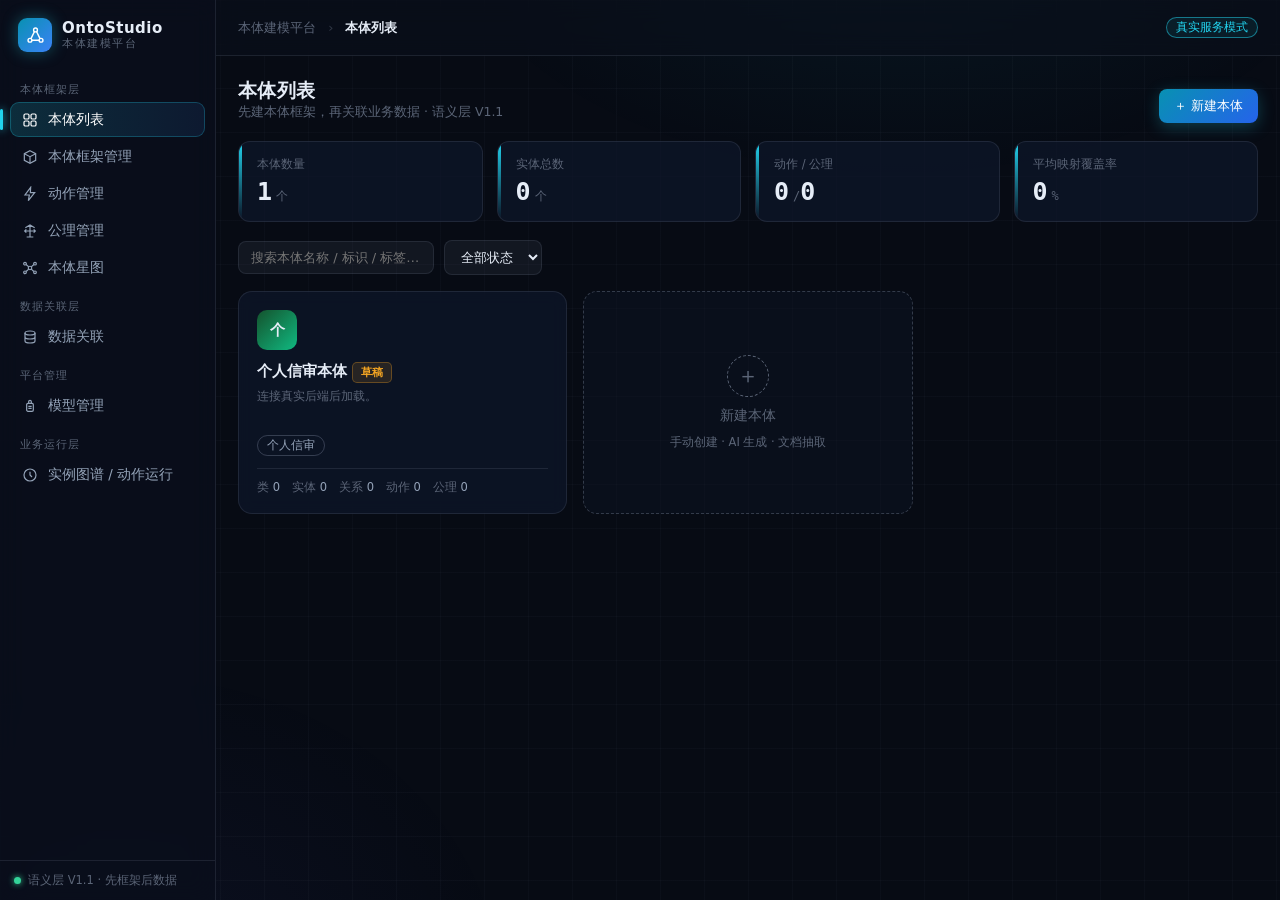
==== commit 532fb508: "feat: 收口候选 HTML 前端并接入真实能力" ====
--- a/frontend/index.html
+++ b/frontend/index.html
@@ -1,179 +1,2157 @@
-<!doctype html>
-<html lang="zh-CN"><head><meta charset="utf-8"><meta name="viewport" content="width=device-width,initial-scale=1">
-<title>信审本体 MVP</title>
-<style>body{font-family:Arial,"Microsoft YaHei";margin:0;background:#f5f7fb;color:#1f2937}header{background:#111827;color:#fff;padding:18px 24px;font-size:20px}nav{padding:12px 24px;background:#fff}button{margin:4px;padding:9px 14px;border:0;border-radius:6px;cursor:pointer}.act{background:#4f46e5;color:#fff}.act:disabled{background:#9ca3af}main{padding:24px}.page{display:none}.on{display:block}.card{background:#fff;border-radius:10px;padding:18px;margin-bottom:16px}input,textarea,select{box-sizing:border-box;width:100%;padding:9px;margin:5px 0}textarea{min-height:360px}pre{background:#111827;color:#d1fae5;padding:12px;overflow:auto;border-radius:7px;white-space:pre-wrap}.error{color:#b91c1c}.ok{color:#047857}.preview-head{display:flex;align-items:center;justify-content:space-between;gap:12px}.preview-meta{color:#6b7280;font-size:14px}.graph-stage{position:relative;min-height:560px;border:1px solid #dbe3ef;border-radius:10px;background:radial-gradient(circle at center,#fff 0,#f8fafc 70%);overflow:hidden}.graph-stage svg{display:block;width:100%;height:560px;touch-action:none}.graph-empty{display:flex;align-items:center;justify-content:center;height:560px;color:#6b7280}.node-card{cursor:grab}.node-card:active{cursor:grabbing}.node-card rect{fill:#eef2ff;stroke:#6366f1;stroke-width:2;filter:drop-shadow(0 3px 4px #0002)}.node-card.selected rect{fill:#ddd6fe;stroke:#7c3aed;stroke-width:3}.node-title{font-size:14px;font-weight:700;fill:#312e81}.node-label{font-size:11px;fill:#4b5563}.node-prop{font-size:10px;fill:#475569;cursor:move}.edge-line{stroke:#94a3b8;stroke-width:2;fill:none}.edge-label{font-size:11px;fill:#7c3aed;font-weight:600;paint-order:stroke;stroke:#fff;stroke-width:4px;stroke-linejoin:round}.legend{display:flex;gap:18px;flex-wrap:wrap;margin:8px 0;color:#64748b;font-size:13px}.dot{display:inline-block;width:10px;height:10px;border-radius:50%;margin-right:5px;background:#6366f1}.toolbar{display:grid;grid-template-columns:minmax(180px,1fr) 120px auto;gap:8px;align-items:end}.table-wrap{overflow:auto;max-height:620px;border:1px solid #e5e7eb;border-radius:8px}table{border-collapse:collapse;width:100%;font-size:13px}th{position:sticky;top:0;background:#eef2ff;color:#312e81}th,td{border-bottom:1px solid #e5e7eb;padding:9px;text-align:left;white-space:nowrap}tr:hover td{background:#f8fafc}.live-node circle{stroke:#fff;stroke-width:3;filter:drop-shadow(0 2px 4px #0003)}.live-node text{font-size:11px;font-weight:700;fill:#1e293b;paint-order:stroke;stroke:#fff;stroke-width:3px}.live-edge{stroke:#94a3b8;stroke-width:2}.live-edge.shared-contact{stroke:#e11d48;stroke-width:2.5;stroke-dasharray:7 4}.live-edge-label{font-size:10px;fill:#6d28d9;paint-order:stroke;stroke:#fff;stroke-width:4px}.live-edge-label.shared-contact{fill:#be123c;font-weight:700}.plus-wrap{position:relative}.plus-btn{width:42px;height:42px;border-radius:50%;font-size:25px;line-height:1;background:#4f46e5;color:#fff}.plus-menu{position:absolute;right:0;top:48px;z-index:10;width:190px;padding:8px;background:#fff;border:1px solid #dbe3ef;border-radius:9px;box-shadow:0 8px 24px #0002}.plus-menu button{display:block;width:100%;text-align:left;background:#fff}.plus-menu button:hover{background:#eef2ff}.hidden{display:none!important}.editor-panel{margin:12px 0;padding:14px;border:1px solid #c7d2fe;border-radius:9px;background:#f8fafc}.editor-grid{display:grid;grid-template-columns:1fr 1fr;gap:10px}.ontology-detail{margin-top:12px;border:1px solid #e5e7eb;border-radius:9px;padding:14px}.property-list{display:grid;grid-template-columns:repeat(auto-fit,minmax(260px,1fr));gap:8px}.property-item{padding:9px;border:1px solid #e5e7eb;border-radius:7px;background:#f8fafc;font-size:13px}.drag-ghost{font-size:11px;fill:#fff;stroke:#4f46e5;stroke-width:5px;paint-order:stroke;pointer-events:none}</style></head>
-<style>.node-prop{cursor:default;pointer-events:none}.plus-btn{width:auto;height:auto;border-radius:0;background:transparent;color:#374151;padding:4px 8px;font-size:28px;box-shadow:none}.plus-btn:hover{background:#f3f4f6}.detail-table{margin-top:12px}.detail-table th{position:static}.detail-table td{white-space:normal}</style>
-<style>.ops-summary{display:grid;grid-template-columns:repeat(auto-fit,minmax(150px,1fr));gap:10px;margin:12px 0}.ops-summary-item{padding:12px;border:1px solid #e5e7eb;border-radius:8px;background:#f8fafc}.ops-summary-item strong{display:block;font-size:22px;margin-top:5px}.status-badge{display:inline-block;padding:3px 8px;border-radius:999px;background:#e5e7eb;font-size:12px;font-weight:700}.status-DEAD_LETTER,.status-FAILED,.status-CRITICAL,.status-OPEN{background:#fee2e2;color:#991b1b}.status-PROCESSING,.status-REQUESTED,.status-WARNING,.status-ACKNOWLEDGED,.status-HALF_OPEN{background:#fef3c7;color:#92400e}.status-SUCCEEDED,.status-RESOLVED,.status-CLOSED{background:#d1fae5;color:#065f46}.compact-textarea{min-height:100px}.ops-actions{display:flex;gap:8px;align-items:center;flex-wrap:wrap}.ops-actions button{margin-left:0}.alert-nav-badge{display:inline-block;min-width:18px;padding:2px 5px;margin-left:5px;border-radius:999px;background:#dc2626;color:#fff;font-size:11px;font-weight:700;vertical-align:top}</style>
-<style>.workflow-timeline{display:grid;grid-template-columns:repeat(auto-fit,minmax(220px,1fr));gap:10px;margin:14px 0}.workflow-step{border:1px solid #dbe3ef;border-left:5px solid #94a3b8;border-radius:8px;padding:12px;background:#f8fafc}.workflow-step.status-READY{border-left-color:#4f46e5;background:#eef2ff}.workflow-step.status-RUNNING,.workflow-step.status-WAITING{border-left-color:#d97706;background:#fffbeb}.workflow-step.status-COMPLETED{border-left-color:#059669;background:#ecfdf5}.workflow-step.status-FAILED{border-left-color:#dc2626;background:#fef2f2}.workflow-step.status-SKIPPED{border-left-color:#64748b;opacity:.8}.workflow-step h4{margin:0 0 7px}.workflow-step p{margin:4px 0;font-size:12px;color:#64748b}.workflow-step-actions{margin-top:8px}.workflow-json{min-height:230px}.status-READY,.status-WAITING_INPUT{background:#e0e7ff;color:#3730a3}.status-RUNNING,.status-WAITING{background:#fef3c7;color:#92400e}.status-COMPLETED,.status-SKIPPED{background:#d1fae5;color:#065f46}.status-CANCELLED{background:#e5e7eb;color:#374151}</style>
-<body><header>信审本体 · PostgreSQL + NebulaGraph</header>
-<nav><button onclick="page('home')">总览</button><button onclick="page('data')">PostgreSQL</button><button onclick="page('config')">访问与 LLM 配置</button><button onclick="page('ontology')">本体构建</button><button onclick="page('graph')">图谱探索</button><button onclick="page('workflows')">流程编排</button><button onclick="page('operations')">运行监控<span id="operationsBadge" class="alert-nav-badge hidden">0</span></button></nav>
-<main>
-<section id="home" class="page on"><div class="card"><h2>MVP 闭环</h2><p>PostgreSQL → LLM → 人工审核 → NebulaGraph TBox/ABox → 图查询</p><pre id="health">加载中</pre><pre id="stats"></pre></div></section>
-<section id="data" class="page"><div class="card"><h2>PostgreSQL 当前数据</h2><div class="toolbar"><label>数据表<select id="tableSelect"></select></label><label>显示条数<input id="tableLimit" type="number" min="1" max="500" value="100"></label><button class="act" onclick="loadPostgresData()">查询当前数据</button></div><div class="preview-meta" id="tableMeta">正在读取数据表…</div><div id="postgresTable" class="table-wrap"></div></div></section>
-<section id="config" class="page"><div class="card"><h2>MVP 访问令牌</h2><p class="preview-meta">填写服务端 .env 中的 MVP_API_KEY。令牌只保存在当前浏览器会话，关闭会话后自动清除。</p><label>访问令牌<input id="accessToken" type="password" autocomplete="off" placeholder="必填"></label><button class="act" onclick="saveAccessToken()">保存到当前会话</button><button onclick="clearAccessToken()">清除</button><span id="authMsg"></span></div><div class="card"><h2>LLM 配置</h2><p class="preview-meta">Base URL 必须在服务端 LLM_ALLOWED_BASE_URLS 白名单中；数据库样本只以匿名结构占位符发送。</p><label>API Key<input id="key" type="password" placeholder="必填"></label><label>Base URL<input id="baseUrl" value="https://api.openai.com/v1"></label><label>模型名称<input id="model" placeholder="例如 gpt-5-mini，必填"></label><label>Temperature<input id="temperature" type="number" step="0.1" value="0"></label><button id="testBtn" class="act" onclick="testLLM()">测试连接</button><span id="llmMsg"></span></div></section>
-<section id="ontology" class="page"><div class="card"><h2>本体生成与审核</h2><p>先生成已审核的个人信审基线；如需AI优化，请在“LLM 配置”中填写并测试连接。AI结果只进入候选区，不会自动替换或发布。</p><button id="baselineBtn" class="act" onclick="loadBaseline()">生成个人信审基线</button><button id="generateBtn" onclick="generateOntology()">AI 辅助建议</button><button class="act" onclick="validateProposal()">校验</button><button class="act" onclick="renderOntologyPreview()">刷新图谱预览</button><button class="act" onclick="publishProposal()">发布到 NebulaGraph</button><span id="ontologyMsg"></span><textarea id="proposal" placeholder="点击“生成个人信审基线”加载确定性本体JSON，也可以手工粘贴后校验。"></textarea><pre id="validation"></pre><div id="aiSuggestionPanel" class="editor-panel hidden"><h3>AI辅助候选（尚未采用）</h3><div id="aiSuggestionSummary" class="preview-meta"></div><textarea id="aiSuggestionText" readonly></textarea><button class="act" onclick="applyAISuggestion()">人工采用AI建议</button><button onclick="dismissAISuggestion()">关闭候选</button></div></div><div class="card"><div class="preview-head"><div><h2>知识图谱可视化预览</h2><div class="preview-meta" id="previewMeta">等待本体数据</div></div><div style="display:flex;align-items:center"><button onclick="resetPreviewLayout()">重置布局</button><div class="plus-wrap"><button class="plus-btn" onclick="toggleOntologyMenu(event)" title="本体操作">＋</button><div id="ontologyMenu" class="plus-menu hidden"><button onclick="openOntologyEditor('create')">＋ 新建本体</button><button onclick="openOntologyEditor('edit')">✎ 编辑选中本体</button><button onclick="openPropertyMigrationEditor()">⇄ 修改属性归属</button><button onclick="openRelationEditor()">↗ 新建本体关系</button><button onclick="openOntologyDeleteEditor()">− 删除选中本体</button><button onclick="openRelationDeleteEditor()">⌫ 删除本体关系</button></div></div></div></div><div class="legend"><span><i class="dot"></i>ObjectType 节点</span><span>→ LinkType 关系</span><span>标签格式：原名称（中文）· 示例</span><span>点击本体后以表格查看全部属性</span><span>拖动本体节点可调整布局</span></div><div id="ontologyEditor" class="editor-panel hidden"></div><div id="graphPreview" class="graph-stage"><div class="graph-empty">生成或粘贴本体 JSON 后，点击“刷新图谱预览”</div></div><div id="ontologyDetail" class="ontology-detail"><div class="preview-meta">点击本体节点查看该本体的全部属性</div></div><div id="unusedFieldsPanel" class="ontology-detail"><h3>未使用字段预览</h3><div class="preview-meta">生成或刷新本体后，对照 PostgreSQL Schema 显示尚未加入 Property 的字段。</div></div></div></section>
-<section id="graph" class="page"><div class="card"><div class="preview-head"><div><h2>已发布图谱可视化</h2><div id="publishedMeta" class="preview-meta">从 NebulaGraph 实时查询；检索为空时显示完整图库，超过单页容量时明确分页</div></div><div><select id="graphMode" onchange="applyPublishedFilter()" style="display:inline-block;width:150px"><option value="all">全部图谱</option><option value="entity">业务实例</option><option value="ontology">本体结构</option></select><button class="act" onclick="loadPublishedGraph()">加载/刷新</button><button onclick="renderPublishedGraph()">重置布局</button><button onclick="syncGraph()">PostgreSQL → NebulaGraph</button></div></div><div class="toolbar" style="grid-template-columns:minmax(260px,1fr) 120px 110px auto auto;margin:12px 0"><label>检索字段、节点或属性值<input id="graphSearch" placeholder="例如 APP2026、application_id、张伟；留空查询完整图库"></label><label>关联 hops<select id="graphHops"><option value="1">1 hop</option><option value="2" selected>2 hops</option><option value="3">3 hops</option></select></label><label>单页节点<select id="graphPageSize" onchange="applyPublishedFilter()"><option value="100">100</option><option value="300" selected>300</option><option value="500">500</option></select></label><button class="act" onclick="applyPublishedFilter()">查询并筛选</button><button onclick="clearPublishedFilter()">清空查询</button></div><div class="legend"><span><i class="dot"></i>业务实体</span><span><i class="dot" style="background:#f59e0b"></i>本体定义</span><span>→ 已存关系</span><span>点击节点查看详情 · 节点可拖动</span></div><div class="preview-head" style="margin:8px 0"><div id="graphPageMeta" class="preview-meta">尚未加载分页信息</div><div><button id="graphPrev" onclick="changePublishedPage('previous')" disabled>上一页</button><button id="graphNext" onclick="changePublishedPage('next')" disabled>下一页</button></div></div><div id="publishedGraph" class="graph-stage"><div class="graph-empty">点击“加载/刷新”，读取 NebulaGraph 中当前已发布的图谱</div></div><div class="preview-head" style="align-items:flex-start;margin-top:12px"><div><h3>节点详情</h3><div class="preview-meta">画布仅显示短名称，完整信息在这里查看</div></div></div><pre id="nodeDetail">尚未选择节点</pre><div class="preview-head" style="align-items:flex-start;margin-top:12px"><div><h3>关联 JSON</h3><div class="preview-meta">直接展示服务端按检索字段、hops 和分页得到的关联结果</div></div></div><pre id="graphOut">加载图谱后显示节点和关系 JSON</pre></div></section>
-<section id="workflows" class="page"><div class="card"><div class="preview-head"><div><h2>个人信审流程编排</h2><div class="preview-meta">按申请驱动 8 个 Action；征信和反欺诈可并行，人工复核为条件步骤，最终只记录决策建议。</div></div><button class="act" onclick="loadPersonalCreditWorkflows()">刷新流程</button></div><div class="editor-grid"><label>申请编号<input id="workflowApplicationId" placeholder="例如 APP2026001"></label><label>入口模式<select id="workflowEntryMode"><option value="EXISTING" selected>已有申请</option><option value="NEW">新建申请</option></select></label></div><button class="act" onclick="startPersonalCreditWorkflow()">创建流程实例</button><span id="personalWorkflowMsg" class="preview-meta"></span><div id="personalWorkflowSummary" class="ops-summary"></div><div class="toolbar" style="grid-template-columns:minmax(180px,1fr) 180px auto"><label>按申请编号筛选<input id="workflowApplicationFilter" placeholder="留空显示最近流程"></label><label>流程状态<select id="workflowStatusFilter"><option value="">全部</option><option value="WAITING_INPUT">等待输入</option><option value="RUNNING">运行中</option><option value="FAILED">失败</option><option value="COMPLETED">已完成</option><option value="CANCELLED">已取消</option></select></label><button onclick="loadPersonalCreditWorkflows()">查询</button></div><div id="personalWorkflowList" class="table-wrap"></div></div><div id="personalWorkflowDetailCard" class="card hidden"><div class="preview-head"><div><h2>流程执行时间线</h2><div id="personalWorkflowMeta" class="preview-meta"></div></div><div><button class="act" onclick="refreshSelectedWorkflow()">同步 Action 状态</button><button onclick="cancelSelectedWorkflow()">取消流程</button></div></div><div id="personalWorkflowTimeline" class="workflow-timeline"></div><div id="personalWorkflowStepEditor" class="editor-panel hidden"><h3 id="personalWorkflowStepTitle">执行流程步骤</h3><p class="preview-meta">请求仅用于本次派发；后端流程表只保存脱敏摘要和 SHA-256，不保存原始敏感输入。</p><textarea id="personalWorkflowPayload" class="workflow-json"></textarea><button id="personalWorkflowExecuteBtn" class="act" onclick="executeSelectedWorkflowStep()">确认执行</button><button onclick="closeWorkflowStepEditor()">取消</button><span id="personalWorkflowStepMsg"></span></div><h3>流程审计事件</h3><div id="personalWorkflowEvents" class="table-wrap"></div><h3>选中流程 JSON</h3><pre id="personalWorkflowJson"></pre></div></section>
-<section id="operations" class="page"><div class="card"><div class="preview-head"><div><h2>运行告警与外部依赖</h2><div class="preview-meta">告警会自动去重、升级并持续到解决；Webhook 默认关闭，不会向外部发送信息。</div></div><div><select id="operationalAlertFilter" onchange="loadOperationalAlerts()" style="display:inline-block;width:150px"><option value="">全部告警</option><option value="OPEN" selected>未确认</option><option value="ACKNOWLEDGED">处理中</option><option value="RESOLVED">已解决</option></select><button class="act" onclick="loadOperationsPage()">刷新全部</button></div></div><div id="operationalAlertMsg" class="preview-meta">进入页面后自动读取告警</div><div id="operationalAlertSummary" class="ops-summary"></div><h3>告警事件</h3><div id="operationalAlerts" class="table-wrap"></div><h3>外部依赖熔断器</h3><div id="externalCircuits" class="table-wrap"></div></div><div class="card"><div class="preview-head"><div><h2>Outbox 运行监控</h2><div class="preview-meta">监控八类 Action 图谱同步事件；人工重放只修复 DEAD_LETTER，不改写原 Action 终态和审计历史。</div></div><button class="act" onclick="loadOutboxMonitor()">刷新 Outbox</button></div><div id="outboxMonitorMsg" class="preview-meta">进入页面后自动读取运行状态</div><div id="outboxSummary" class="ops-summary"></div><h3>需要处理的事件</h3><div id="outboxAlerts" class="table-wrap"></div></div><div id="outboxReplayPanel" class="card hidden"><h2>人工重放</h2><div class="editor-grid"><label>事件 ID<input id="outboxReplayEventId" readonly></label><label>事件类型<input id="outboxReplayEventType" readonly></label></div><label>重放原因（10–500 字）<textarea id="outboxReplayReason" class="compact-textarea" maxlength="500" placeholder="请记录问题原因、已完成的处置及本次重放目的"></textarea></label><label>请求 ID<input id="outboxReplayRequestId" readonly></label><div class="ops-actions"><button id="outboxReplaySubmit" class="act" onclick="submitOutboxReplay()">确认重放</button><button onclick="closeOutboxReplay()">取消</button><span id="outboxReplayMsg"></span></div></div><div class="card"><h2>人工重放历史</h2><div id="outboxReplayHistory" class="table-wrap"></div><h3>选中记录详情</h3><pre id="outboxReplayDetail">点击告警或历史记录查看完整 JSON</pre></div></section>
-</main>
+<!DOCTYPE html>
+<html lang="zh-CN">
+<head>
+<meta charset="UTF-8">
+<meta name="viewport" content="width=device-width, initial-scale=1.0">
+<title>OntoStudio · 本体建模平台</title>
+<style>
+:root{
+  --bg:#070B14; --panel:rgba(15,23,42,.72);
+  --line:rgba(148,163,184,.14); --line2:rgba(148,163,184,.3);
+  --txt:#E6EDF7; --txt2:#94A3B8; --txt3:#5B6577;
+  --cyan:#22D3EE; --blue:#3B82F6; --purple:#818CF8; --green:#34D399; --amber:#F5A623; --pink:#F472B6; --red:#F87171;
+  --mono:ui-monospace,'Cascadia Code',Consolas,monospace;
+}
+*{box-sizing:border-box;margin:0;padding:0}
+html,body{height:100%}
+body{font-family:'PingFang SC','Microsoft YaHei','Segoe UI',system-ui,sans-serif;background:var(--bg);color:var(--txt);font-size:14px;overflow:hidden}
+body::before{content:'';position:fixed;inset:0;pointer-events:none;z-index:0;background:
+  radial-gradient(ellipse 60% 50% at 70% -10%, rgba(34,211,238,.07), transparent 60%),
+  radial-gradient(ellipse 50% 60% at 10% 110%, rgba(99,102,241,.06), transparent 60%),
+  linear-gradient(rgba(148,163,184,.035) 1px, transparent 1px),
+  linear-gradient(90deg, rgba(148,163,184,.035) 1px, transparent 1px);
+  background-size:auto,auto,44px 44px,44px 44px}
+#app{display:flex;height:100vh;position:relative;z-index:1}
+
+#sidebar{width:216px;flex:none;background:rgba(10,15,28,.85);border-right:1px solid var(--line);backdrop-filter:blur(12px);display:flex;flex-direction:column}
+.logo{display:flex;align-items:center;gap:10px;padding:18px 18px 14px}
+.logo-mark{width:34px;height:34px;border-radius:9px;background:linear-gradient(135deg,#0891B2,#3B82F6);display:flex;align-items:center;justify-content:center;box-shadow:0 0 16px rgba(34,211,238,.35)}
+.logo-mark svg{width:19px;height:19px}
+.logo h1{font-size:15px;font-weight:600;letter-spacing:.5px}
+.logo small{display:block;font-size:10.5px;color:var(--txt3);font-weight:400;letter-spacing:1.5px}
+.nav{flex:1;padding:4px 10px;overflow:auto}
+.nav-label{font-size:11px;color:var(--txt3);padding:12px 10px 5px;letter-spacing:1px}
+.nav-item{display:flex;align-items:center;gap:10px;padding:8.5px 12px;border-radius:9px;color:var(--txt2);cursor:pointer;margin-bottom:2px;transition:.18s;position:relative;font-size:13.5px}
+.nav-item svg{width:16px;height:16px;flex:none}
+.nav-item:hover{color:var(--txt);background:rgba(148,163,184,.07)}
+.nav-item.active{color:#fff;background:linear-gradient(90deg,rgba(34,211,238,.16),rgba(59,130,246,.1));box-shadow:inset 0 0 0 1px rgba(34,211,238,.25)}
+.nav-item.active::before{content:'';position:absolute;left:-10px;top:20%;height:60%;width:3px;border-radius:2px;background:var(--cyan);box-shadow:0 0 8px var(--cyan)}
+.nav-item.disabled{opacity:.38;cursor:not-allowed}
+.side-foot{padding:12px 14px;border-top:1px solid var(--line);font-size:11.5px;color:var(--txt3)}
+.side-foot .dot{display:inline-block;width:7px;height:7px;border-radius:50%;background:var(--green);box-shadow:0 0 6px var(--green);margin-right:7px}
+
+#main{flex:1;display:flex;flex-direction:column;min-width:0}
+#topbar{height:56px;flex:none;display:flex;align-items:center;gap:14px;padding:0 22px;border-bottom:1px solid var(--line);background:rgba(10,15,28,.6);backdrop-filter:blur(12px)}
+.crumb{font-size:13px;color:var(--txt3)}
+.crumb b{color:var(--txt);font-weight:600}
+.crumb i{font-style:normal;margin:0 8px;opacity:.5}
+#topbar .sp{flex:1}
+.ontology-sel{background:rgba(148,163,184,.08);border:1px solid var(--line);border-radius:8px;padding:6px 10px;color:var(--txt2);font-size:12.5px;outline:none}
+.avatar{width:32px;height:32px;border-radius:50%;background:linear-gradient(135deg,#6366F1,#22D3EE);display:flex;align-items:center;justify-content:center;font-size:13px;font-weight:600;color:#fff}
+
+#pages{flex:1;overflow:hidden;position:relative}
+.page{position:absolute;inset:0;overflow:hidden;display:none}
+.page.active{display:flex;flex-direction:column}
+#page-graph.active{flex-direction:row}
+.pad{padding:22px;overflow:auto;flex:1;min-height:0}
+@keyframes fadeIn{from{opacity:0;transform:translateY(6px)}to{opacity:1;transform:none}}
+
+.btn{display:inline-flex;align-items:center;gap:6px;padding:8px 15px;border-radius:8px;border:1px solid var(--line2);background:rgba(148,163,184,.06);color:var(--txt);font-size:13px;cursor:pointer;transition:.18s;font-family:inherit}
+.btn:hover{border-color:var(--cyan);color:var(--cyan)}
+.btn-primary{background:linear-gradient(135deg,#0891B2,#2563EB);border:none;color:#fff;box-shadow:0 4px 16px rgba(34,211,238,.25)}
+.btn-primary:hover{color:#fff;filter:brightness(1.12)}
+.btn-sm{padding:5px 10px;font-size:12px;border-radius:6px}
+.btn-danger:hover{border-color:var(--red);color:var(--red)}
+.chip{display:inline-flex;align-items:center;gap:5px;padding:2px 9px;border-radius:20px;font-size:11.5px;border:1px solid var(--line2);color:var(--txt2)}
+.chip.c-on{border-color:rgba(34,211,238,.5);color:var(--cyan);background:rgba(34,211,238,.08)}
+.tag{display:inline-block;padding:2px 8px;border-radius:5px;font-size:11px}
+.tag.ok{background:rgba(52,211,153,.12);color:var(--green);border:1px solid rgba(52,211,153,.3)}
+.tag.warn{background:rgba(245,166,35,.12);color:var(--amber);border:1px solid rgba(245,166,35,.3)}
+.tag.info{background:rgba(59,130,246,.12);color:#7EB1FF;border:1px solid rgba(59,130,246,.3)}
+.tag.off{background:rgba(148,163,184,.1);color:var(--txt3);border:1px solid var(--line)}
+code{font-family:var(--mono);font-size:12px;color:#9CD3F5;background:rgba(34,211,238,.07);padding:1px 6px;border-radius:4px}
+.page-head{display:flex;align-items:flex-end;gap:14px;margin-bottom:18px}
+.page-head h2{font-size:19px;font-weight:600;letter-spacing:.3px}
+.page-head p{font-size:12.5px;color:var(--txt3);margin-bottom:2px}
+.page-head .sp{flex:1}
+.card{background:var(--panel);border:1px solid var(--line);border-radius:14px;backdrop-filter:blur(8px)}
+table.tbl{width:100%;border-collapse:collapse;font-size:13px}
+.tbl th{text-align:left;font-weight:500;color:var(--txt3);font-size:12px;padding:9px 12px;border-bottom:1px solid var(--line);white-space:nowrap}
+.tbl td{padding:8px 12px;border-bottom:1px solid rgba(148,163,184,.07);color:var(--txt2);vertical-align:middle}
+.tbl tr:hover td{background:rgba(148,163,184,.045)}
+.tbl td.t-main{color:var(--txt)}
+.empty{padding:44px;text-align:center;color:var(--txt3);font-size:13px}
+.subtabs{display:flex;gap:4px;padding:0 22px;border-bottom:1px solid var(--line);flex:none;background:rgba(10,15,28,.35)}
+.subtab{padding:11px 16px;cursor:pointer;color:var(--txt3);font-size:13px;transition:.15s;border-bottom:2px solid transparent}
+.subtab:hover{color:var(--txt)}
+.subtab.on{color:var(--cyan);border-bottom-color:var(--cyan)}
+.subtab .sp{flex:1}
+
+.stat-row{display:grid;grid-template-columns:repeat(4,1fr);gap:14px;margin-bottom:18px}
+.stat-card{background:var(--panel);border:1px solid var(--line);border-radius:12px;padding:15px 18px;position:relative;overflow:hidden}
+.stat-card::after{content:'';position:absolute;left:0;top:0;bottom:0;width:3px;background:linear-gradient(180deg,var(--cyan),transparent)}
+.stat-card .k{font-size:11.5px;color:var(--txt3)}
+.stat-card .v{font-size:25px;font-weight:600;margin-top:5px;font-family:var(--mono)}
+.stat-card .v small{font-size:12px;color:var(--txt3);font-weight:400;margin-left:4px}
+
+.list-tools{display:flex;gap:10px;margin-bottom:16px;align-items:center}
+.list-tools input,.list-tools select{background:rgba(148,163,184,.08);border:1px solid var(--line);border-radius:8px;padding:8px 12px;color:var(--txt);font-size:13px;outline:none;font-family:inherit}
+.onto-grid{display:grid;grid-template-columns:repeat(auto-fill,minmax(320px,1fr));gap:16px}
+.onto-card{background:var(--panel);border:1px solid var(--line);border-radius:14px;padding:18px;cursor:pointer;transition:.2s;position:relative;overflow:hidden}
+.onto-card:hover{border-color:rgba(34,211,238,.4);transform:translateY(-2px);box-shadow:0 10px 30px rgba(0,0,0,.35)}
+.onto-card .ic{width:40px;height:40px;border-radius:10px;display:flex;align-items:center;justify-content:center;font-size:15px;font-weight:600;margin-bottom:12px}
+.onto-card h3{font-size:15px;font-weight:600;margin-bottom:4px}
+.onto-card .desc{font-size:12px;color:var(--txt3);line-height:1.6;min-height:36px;margin-bottom:12px}
+.onto-meta{display:flex;gap:12px;font-size:11.5px;color:var(--txt3);border-top:1px solid var(--line);padding-top:11px;flex-wrap:wrap}
+.onto-meta b{color:var(--txt2);font-weight:500}
+.onto-card .acts{position:absolute;top:14px;right:14px;display:flex;gap:6px;opacity:0;transition:.2s}
+.onto-card:hover .acts{opacity:1}
+.onto-new{border:1.5px dashed rgba(148,163,184,.3);background:rgba(15,23,42,.35);display:flex;flex-direction:column;align-items:center;justify-content:center;gap:10px;color:var(--txt3);min-height:210px}
+.onto-new:hover{border-color:var(--cyan);color:var(--cyan)}
+.onto-new .plus{width:42px;height:42px;border-radius:50%;border:1.5px dashed currentColor;display:flex;align-items:center;justify-content:center;font-size:22px}
+
+.mask{position:fixed;inset:0;background:rgba(3,7,15,.72);backdrop-filter:blur(6px);z-index:100;display:flex;align-items:center;justify-content:center;animation:fadeIn .2s}
+.modal{width:640px;max-width:94vw;max-height:88vh;overflow:auto;background:#0D1526;border:1px solid var(--line2);border-radius:16px;box-shadow:0 24px 80px rgba(0,0,0,.6)}
+.modal-head{display:flex;align-items:center;padding:17px 22px;border-bottom:1px solid var(--line);position:sticky;top:0;background:#0D1526;z-index:2}
+.modal-head h3{font-size:15.5px;font-weight:600}
+.msub{font-size:12px;color:var(--txt3);margin-left:12px}
+.modal-head .sp{flex:1}
+.modal-close{cursor:pointer;color:var(--txt3);font-size:19px;line-height:1;padding:4px}
+.modal-close:hover{color:var(--txt)}
+.modal-body{padding:22px}
+.modal-foot{display:flex;justify-content:flex-end;gap:10px;padding:15px 22px;border-top:1px solid var(--line);position:sticky;bottom:0;background:#0D1526}
+.method-grid{display:grid;grid-template-columns:1fr 1fr 1fr;gap:14px}
+.method-card{border:1px solid var(--line);border-radius:12px;padding:16px;cursor:pointer;transition:.2s;background:rgba(148,163,184,.03)}
+.method-card:hover{border-color:rgba(34,211,238,.45);background:rgba(34,211,238,.05);transform:translateY(-2px)}
+.method-card .mi{width:36px;height:36px;border-radius:10px;display:flex;align-items:center;justify-content:center;margin-bottom:10px;font-size:16px}
+.method-card h4{font-size:13.5px;font-weight:600;margin-bottom:5px}
+.method-card p{font-size:11.5px;color:var(--txt3);line-height:1.6}
+.frm label{display:block;font-size:12px;color:var(--txt2);margin:13px 0 6px}
+.frm label b{color:var(--cyan);font-weight:400}
+.frm input,.frm select,.frm textarea{width:100%;background:rgba(148,163,184,.07);border:1px solid var(--line2);border-radius:8px;padding:9px 12px;color:var(--txt);font-size:13px;outline:none;font-family:inherit;transition:.15s}
+.frm input:focus,.frm select:focus,.frm textarea:focus{border-color:var(--cyan);box-shadow:0 0 0 3px rgba(34,211,238,.12)}
+.frm textarea{resize:vertical;min-height:84px;line-height:1.6}
+.frm-row{display:flex;gap:14px}.frm-row>div{flex:1}
+.dropzone{border:1.5px dashed rgba(148,163,184,.35);border-radius:12px;padding:32px;text-align:center;color:var(--txt3);cursor:pointer;transition:.2s}
+.dropzone:hover{border-color:var(--cyan);color:var(--cyan)}
+.cand-item{display:flex;align-items:flex-start;gap:11px;padding:12px;border:1px solid var(--line);border-radius:10px;margin-bottom:9px;cursor:pointer;transition:.15s}
+.cand-item:hover{border-color:var(--line2)}
+.cand-item.on{border-color:rgba(34,211,238,.5);background:rgba(34,211,238,.05)}
+.cand-item input[type=checkbox]{margin-top:3px;accent-color:#22D3EE}
+.cand-item h5{font-size:13px;font-weight:600}
+.cand-item p{font-size:11.5px;color:var(--txt3);margin-top:3px;line-height:1.55}
+.stepbar{display:flex;gap:8px;margin-bottom:18px}
+.step{flex:1;text-align:center;font-size:11.5px;color:var(--txt3);padding:8px 4px;border-radius:8px;border:1px solid var(--line)}
+.step.on{color:var(--cyan);border-color:rgba(34,211,238,.4);background:rgba(34,211,238,.07)}
+.step.done{color:var(--green);border-color:rgba(52,211,153,.3)}
+.prog{height:6px;border-radius:4px;background:rgba(148,163,184,.12);overflow:hidden;margin:14px 0}
+.prog i{display:block;height:100%;width:0;background:linear-gradient(90deg,#0891B2,#22D3EE);transition:width .4s;box-shadow:0 0 10px rgba(34,211,238,.6)}
+.warnbox{font-size:12px;color:var(--txt2);margin-top:14px;background:rgba(245,166,35,.07);border:1px solid rgba(245,166,35,.25);border-radius:8px;padding:9px 12px;line-height:1.7}
+.okbox{font-size:12px;color:var(--green);margin-top:14px;background:rgba(52,211,153,.07);border:1px solid rgba(52,211,153,.25);border-radius:8px;padding:9px 12px;line-height:1.7}
+.model-banner{display:flex;align-items:center;gap:10px;font-size:12px;color:var(--txt2);background:rgba(129,140,248,.08);border:1px solid rgba(129,140,248,.3);border-radius:10px;padding:10px 14px;margin-bottom:16px;line-height:1.6}
+.model-banner b{color:var(--purple);font-weight:600}
+.ck-chip{display:inline-flex;align-items:center;gap:6px;padding:5px 12px;border-radius:18px;border:1px solid var(--line);font-size:12.5px;color:var(--txt2);cursor:pointer;margin:0 7px 7px 0;transition:.15s;user-select:none}
+.ck-chip:hover{border-color:var(--line2);color:var(--txt)}
+.ck-chip.on{color:#fff;border-color:rgba(34,211,238,.55);background:rgba(34,211,238,.12)}
+.ck-chip input{accent-color:#22D3EE}
+
+.tree-panel{width:268px;flex:none;display:flex;flex-direction:column;overflow:hidden}
+.tp-head{padding:13px 14px 10px;border-bottom:1px solid var(--line)}
+.tp-head .row{display:flex;align-items:center;gap:8px}
+.tp-head select{flex:1;background:rgba(148,163,184,.08);border:1px solid var(--line);border-radius:7px;padding:6px 8px;color:var(--txt);font-size:12.5px;outline:none;min-width:0}
+.tp-tools{display:flex;gap:8px;margin-top:10px}
+.tree{flex:1;overflow:auto;padding:10px 10px 20px}
+.tree-cls-head{display:flex;align-items:center;gap:8px;padding:8px 9px;border-radius:8px;cursor:pointer;color:var(--txt2);font-size:13px;transition:.15s}
+.tree-cls-head:hover{background:rgba(148,163,184,.07);color:var(--txt)}
+.tree-cls-head .cd{width:9px;height:9px;border-radius:3px;flex:none}
+.tree-cls-head .cnt{margin-left:auto;font-size:11px;color:var(--txt3)}
+.tree-cls-head .cact{display:none;gap:4px}
+.tree-cls-head:hover .cact{display:flex}
+.cact span{font-size:11px;color:var(--txt3);padding:1px 5px;border-radius:5px}
+.cact span:hover{color:var(--cyan);background:rgba(34,211,238,.1)}
+.tree-ent{display:flex;align-items:center;gap:8px;padding:7px 9px 7px 28px;border-radius:8px;cursor:pointer;color:var(--txt2);font-size:12.5px;transition:.15s}
+.tree-ent:hover{background:rgba(148,163,184,.07);color:var(--txt)}
+.tree-ent.sel{background:linear-gradient(90deg,rgba(34,211,238,.14),transparent);color:#fff;box-shadow:inset 2px 0 0 var(--cyan)}
+.tree-ent .src{margin-left:auto;font-size:10px;color:var(--txt3);border:1px solid var(--line);border-radius:4px;padding:0 5px;flex:none}
+.model-main{flex:1;min-width:0;overflow:auto;display:flex;flex-direction:column;gap:14px}
+.ent-head{padding:16px 20px}
+.ent-head .row1{display:flex;align-items:center;gap:11px;flex-wrap:wrap}
+.ent-head h3{font-size:17px;font-weight:600}
+.ent-head .row2{margin-top:11px;font-size:12px;color:var(--txt3);line-height:1.7}
+.ent-head .row2 b{color:var(--txt2);font-weight:500}
+.tabs{display:flex;gap:4px;padding:5px 10px;border-bottom:1px solid var(--line);align-items:center;flex-wrap:wrap}
+.tab{padding:7px 13px;border-radius:8px 8px 0 0;cursor:pointer;color:var(--txt3);font-size:12.5px;transition:.15s;border-bottom:2px solid transparent}
+.tab:hover{color:var(--txt)}
+.tab.on{color:var(--cyan);border-bottom-color:var(--cyan);background:linear-gradient(180deg,rgba(34,211,238,.08),transparent)}
+.tabs .sp{flex:1}
+.tab-body{padding:16px 20px;overflow:auto;flex:1}
+.mini-stats{display:grid;grid-template-columns:repeat(3,1fr);gap:11px;margin-bottom:16px}
+.mini-stat{background:rgba(148,163,184,.05);border:1px solid var(--line);border-radius:10px;padding:11px 13px}
+.mini-stat .k{font-size:11px;color:var(--txt3)}
+.mini-stat .v{font-size:18px;font-weight:600;margin-top:3px}
+.covbar{height:7px;border-radius:4px;background:rgba(148,163,184,.14);overflow:hidden;flex:1;min-width:90px}
+.covbar i{display:block;height:100%;background:linear-gradient(90deg,#0891B2,#34D399);box-shadow:0 0 8px rgba(52,211,153,.5)}
+.conv-box{border:1px solid var(--line);border-radius:12px;padding:15px;margin-bottom:13px;background:rgba(148,163,184,.03)}
+.conv-box h4{font-size:13px;font-weight:600;margin-bottom:8px;display:flex;align-items:center;gap:9px;flex-wrap:wrap}
+.req-fields{display:flex;flex-wrap:wrap;gap:8px;margin-top:10px}
+.req-field{display:flex;align-items:center;gap:6px;padding:5px 11px;border-radius:8px;border:1px solid var(--line);font-size:12px;color:var(--txt2);cursor:pointer;transition:.15s}
+.req-field.on{border-color:rgba(34,211,238,.5);color:var(--cyan);background:rgba(34,211,238,.07)}
+.req-field input{accent-color:#22D3EE}
+.chg-item{display:flex;gap:12px;padding:9px 2px;border-bottom:1px solid rgba(148,163,184,.07);font-size:12.5px}
+.chg-item .t{color:var(--txt3);flex:none;font-family:var(--mono);font-size:11.5px}
+.ref-jump{display:flex;align-items:center;justify-content:space-between;gap:10px;padding:11px 14px;border:1px solid var(--line);border-radius:10px;margin-bottom:9px;background:rgba(148,163,184,.03)}
+.stage-row{display:flex;align-items:center;gap:14px;padding:13px 16px;border:1px solid var(--line);border-radius:12px;margin-bottom:10px;background:rgba(148,163,184,.03);flex-wrap:wrap}
+.stage-row .sn{width:150px;font-size:13.5px;font-weight:600}
+.stage-row .sn small{display:block;font-size:11px;color:var(--txt3);font-weight:400;margin-top:2px}
+.stage-row select{background:rgba(148,163,184,.07);border:1px solid var(--line2);border-radius:8px;padding:8px 10px;color:var(--txt);font-size:12.5px;outline:none;flex:1;min-width:150px}
+.arrow-link{color:var(--txt3);font-size:16px}
+.mtx{width:100%;border-collapse:collapse;font-size:12.5px}
+.mtx th,.mtx td{padding:10px 12px;border:1px solid var(--line);text-align:center;color:var(--txt2)}
+.mtx th{color:var(--txt);font-weight:600;background:rgba(148,163,184,.05)}
+.mtx td:first-child{text-align:left;color:var(--txt)}
+
+.g-overview{width:250px;flex:none;border-right:1px solid var(--line);overflow:auto;padding:16px}
+.g-canvas{flex:1;min-width:0;position:relative;background:radial-gradient(ellipse 70% 60% at 50% 45%, rgba(34,211,238,.045), transparent 70%)}
+.g-detail{width:320px;flex:none;border-left:1px solid var(--line);overflow:auto;padding:16px}
+.g-sec{font-size:11.5px;color:var(--txt3);letter-spacing:1px;margin:16px 0 9px;font-weight:600}
+.g-sec:first-child{margin-top:0}
+.g-stat{display:flex;gap:10px;margin-bottom:6px}
+.g-stat>div{flex:1;background:rgba(148,163,184,.06);border:1px solid var(--line);border-radius:10px;padding:10px 12px}
+.g-stat .n{font-size:21px;font-weight:600;font-family:var(--mono)}
+.g-stat .l{font-size:11px;color:var(--txt3);margin-top:2px}
+.fchip{display:inline-flex;align-items:center;gap:6px;padding:4px 11px;border-radius:16px;border:1px solid var(--line);font-size:12px;color:var(--txt2);cursor:pointer;margin:0 6px 7px 0;transition:.15s;user-select:none}
+.fchip:hover{border-color:var(--line2);color:var(--txt)}
+.fchip.on{color:#fff;border-color:rgba(34,211,238,.55);background:rgba(34,211,238,.1)}
+.fchip .fd{width:8px;height:8px;border-radius:2.5px}
+.hop-row{display:flex;gap:6px}
+.hop-btn{width:34px;height:34px;border-radius:9px;border:1px solid var(--line);background:rgba(148,163,184,.05);color:var(--txt3);cursor:pointer;font-size:13px;font-family:var(--mono);transition:.15s}
+.hop-btn:hover{color:var(--txt);border-color:var(--line2)}
+.hop-btn.on{color:#fff;background:linear-gradient(135deg,#0891B2,#2563EB);border-color:transparent;box-shadow:0 0 12px rgba(34,211,238,.35)}
+.g-overview input[type=text]{width:100%;background:rgba(148,163,184,.07);border:1px solid var(--line2);border-radius:8px;padding:8px 11px;color:var(--txt);font-size:13px;outline:none;font-family:inherit}
+#graph-svg{width:100%;height:100%;display:block;cursor:grab}
+#graph-svg.panning{cursor:grabbing}
+.g-toolbar{position:absolute;top:14px;left:14px;display:flex;gap:8px;z-index:5}
+.g-tip{position:absolute;bottom:14px;left:14px;font-size:11.5px;color:var(--txt3);background:rgba(10,15,28,.72);border:1px solid var(--line);padding:6px 12px;border-radius:8px;backdrop-filter:blur(6px);z-index:5}
+.edge-path{stroke:#3E4B63;stroke-width:1.3;cursor:pointer}
+.edge-hit{stroke:transparent;stroke-width:14;cursor:pointer;fill:none}
+.edge-lbl{font-size:10.5px;fill:#64748B;pointer-events:none;font-family:var(--mono)}
+.gnode{cursor:pointer}
+.gnode circle.body{transition:stroke-width .15s}
+.gnode text{font-size:12px;fill:#C9D4E5;pointer-events:none}
+.gnode.dim{opacity:.22}
+.gnode.sel circle.body{stroke:#fff;stroke-width:2.4;filter:drop-shadow(0 0 8px rgba(34,211,238,.8))}
+.d-node{border:1px solid var(--line);border-radius:10px;padding:12px 13px;margin-bottom:10px;background:rgba(148,163,184,.03)}
+.d-node h4{font-size:13px;font-weight:600;display:flex;align-items:center;gap:8px;flex-wrap:wrap}
+.d-kv{display:flex;justify-content:space-between;gap:10px;font-size:12px;padding:4px 0;color:var(--txt3)}
+.d-kv b{color:var(--txt2);font-weight:400;text-align:right}
+.d-list{font-size:12px;color:var(--txt2);line-height:2}
+.d-list code{font-size:11px}
+#gctx{position:fixed;display:none;z-index:300;background:#0E1930;border:1px solid var(--line2);border-radius:10px;padding:6px;min-width:170px;box-shadow:0 12px 40px rgba(0,0,0,.55)}
+#gctx div{padding:8px 14px;border-radius:7px;font-size:12.5px;color:var(--txt2);cursor:pointer}
+#gctx div:hover{background:rgba(34,211,238,.1);color:var(--cyan)}
+
+#toasts{position:fixed;top:66px;right:22px;z-index:400;display:flex;flex-direction:column;gap:10px}
+.toast{background:#0E1930;border:1px solid rgba(34,211,238,.35);border-left:3px solid var(--cyan);border-radius:10px;padding:12px 18px;font-size:13px;box-shadow:0 8px 30px rgba(0,0,0,.5);animation:slideIn .25s;max-width:380px}
+.toast.ok{border-color:rgba(52,211,153,.4);border-left-color:var(--green)}
+.toast.err{border-color:rgba(248,113,113,.4);border-left-color:var(--red)}
+@keyframes slideIn{from{opacity:0;transform:translateX(30px)}to{opacity:1;transform:none}}
+::-webkit-scrollbar{width:9px;height:9px}
+::-webkit-scrollbar-thumb{background:rgba(148,163,184,.18);border-radius:5px;border:2px solid transparent;background-clip:content-box}
+::-webkit-scrollbar-thumb:hover{background:rgba(148,163,184,.32);border:2px solid transparent;background-clip:content-box}
+</style>
+</head>
+<body>
+<div id="app">
+  <aside id="sidebar">
+    <div class="logo">
+      <div class="logo-mark">
+        <svg viewBox="0 0 24 24" fill="none" stroke="#fff" stroke-width="1.8"><circle cx="12" cy="5" r="2.4"/><circle cx="5" cy="18" r="2.4"/><circle cx="19" cy="18" r="2.4"/><path d="M10.7 6.9 6.3 15.9M13.3 6.9l4.4 9M7.4 18h9.2"/></svg>
+      </div>
+      <h1>OntoStudio<small>本体建模平台</small></h1>
+    </div>
+    <nav class="nav">
+      <div class="nav-label">本体框架层</div>
+      <div class="nav-item active" data-page="list">
+        <svg viewBox="0 0 24 24" fill="none" stroke="currentColor" stroke-width="1.8"><rect x="3" y="3" width="7.5" height="7.5" rx="2"/><rect x="13.5" y="3" width="7.5" height="7.5" rx="2"/><rect x="3" y="13.5" width="7.5" height="7.5" rx="2"/><rect x="13.5" y="13.5" width="7.5" height="7.5" rx="2"/></svg>
+        本体列表
+      </div>
+      <div class="nav-item" data-page="model">
+        <svg viewBox="0 0 24 24" fill="none" stroke="currentColor" stroke-width="1.8"><path d="M12 2.5 20.5 7v10L12 21.5 3.5 17V7L12 2.5z"/><path d="M3.5 7 12 11.5 20.5 7M12 11.5v10"/></svg>
+        本体框架管理
+      </div>
+      <div class="nav-item" data-page="actions">
+        <svg viewBox="0 0 24 24" fill="none" stroke="currentColor" stroke-width="1.8"><path d="M13 2 4.5 13.5H11L9.5 22 19 10h-6.5L13 2z"/></svg>
+        动作管理
+      </div>
+      <div class="nav-item" data-page="axioms">
+        <svg viewBox="0 0 24 24" fill="none" stroke="currentColor" stroke-width="1.8"><path d="M12 3v18M5 7l7-4 7 4M7 21h10M4 12h16M6.5 9.5 4 12l2.5 2.5M17.5 9.5 20 12l-2.5 2.5"/></svg>
+        公理管理
+      </div>
+      <div class="nav-item" data-page="graph">
+        <svg viewBox="0 0 24 24" fill="none" stroke="currentColor" stroke-width="1.8"><circle cx="12" cy="12" r="2.6"/><circle cx="4.5" cy="5.5" r="2"/><circle cx="19.5" cy="5.5" r="2"/><circle cx="4.5" cy="18.5" r="2"/><circle cx="19.5" cy="18.5" r="2"/><path d="M6.2 6.8l3.9 3.6M17.8 6.8l-3.9 3.6M6.2 17.2l3.9-3.6M17.8 17.2l-3.9-3.6"/></svg>
+        本体星图
+      </div>
+      <div class="nav-label">数据关联层</div>
+      <div class="nav-item" data-page="data">
+        <svg viewBox="0 0 24 24" fill="none" stroke="currentColor" stroke-width="1.8"><ellipse cx="12" cy="6" rx="7.5" ry="3"/><path d="M4.5 6v6c0 1.7 3.4 3 7.5 3s7.5-1.3 7.5-3V6M4.5 12v6c0 1.7 3.4 3 7.5 3s7.5-1.3 7.5-3v-6"/></svg>
+        数据关联
+      </div>
+      <div class="nav-label">平台管理</div>
+      <div class="nav-item" data-page="models">
+        <svg viewBox="0 0 24 24" fill="none" stroke="currentColor" stroke-width="1.8"><rect x="7" y="8" width="10" height="12" rx="2"/><path d="M10 8V5.5a2 2 0 0 1 2-2 2 2 0 0 1 2 2V8M9.5 12.5h5M9.5 15.5h5"/></svg>
+        模型管理
+      </div>
+      <div class="nav-label">业务运行层</div>
+      <div class="nav-item" data-page="runtime"><svg viewBox="0 0 24 24" fill="none" stroke="currentColor" stroke-width="1.8"><circle cx="12" cy="12" r="9"/><path d="M12 7v5l3 3"/></svg>实例图谱 / 动作运行 <span id="operationsBadge" class="tag warn" style="display:none;margin-left:auto">0</span></div>
+    </nav>
+    <div class="side-foot"><span class="dot"></span>语义层 V1.1 · 先框架后数据</div>
+  </aside>
+
+  <main id="main">
+    <header id="topbar">
+      <div class="crumb" id="crumb"></div>
+      <div class="sp"></div>
+      <span class="chip c-on">真实服务模式</span>
+    </header>
+    <div id="pages">
+      <section class="page" id="page-list"></section>
+      <section class="page" id="page-model"></section>
+      <section class="page" id="page-actions"></section>
+      <section class="page" id="page-axioms"></section>
+      <section class="page" id="page-graph"></section>
+      <section class="page" id="page-data"></section>
+      <section class="page" id="page-models"></section>
+      <section class="page" id="page-runtime"></section>
+    </div>
+  </main>
+</div>
+<div id="toasts"></div>
+<div id="modal-root"></div>
+<div id="gctx"></div>
+
 <script>
-const API='http://localhost:8000/api';
-async function api(path,options={}){const headers={'Content-Type':'application/json',...(options.headers||{})},token=sessionStorage.getItem('mvpApiKey');if(token)headers['X-API-Key']=token;const response=await fetch(API+path,{...options,headers});const text=await response.text();let data=null;if(text){try{data=JSON.parse(text)}catch{throw new Error(`服务返回了非 JSON 内容（HTTP ${response.status}）：${text.slice(0,300)}`)}}if(!response.ok){const detail=data&&data.detail;throw new Error(typeof detail==='string'?detail:JSON.stringify(detail||data)||`请求失败（HTTP ${response.status}）`)}if(data===null)throw new Error(`服务返回了空响应（HTTP ${response.status}）`);return data}
-function saveAccessToken(){const value=accessToken.value.trim();if(!value){show(authMsg,'请填写访问令牌');return}sessionStorage.setItem('mvpApiKey',value);show(authMsg,'已保存到当前浏览器会话',true);loadHome();refreshVersionHistory();refreshOperationsBadge()}
-function clearAccessToken(){sessionStorage.removeItem('mvpApiKey');accessToken.value='';show(authMsg,'当前会话令牌已清除',true)}
-function page(id){document.querySelectorAll('.page').forEach(x=>x.classList.remove('on'));document.getElementById(id).classList.add('on');if(id==='home')loadHome();if(id==='data'&&!tableSelect.options.length)loadPostgresTables();if(id==='ontology')refreshVersionHistory();if(id==='workflows')loadPersonalCreditWorkflows();if(id==='operations')loadOperationsPage()}
-function llmConfig(){const value={api_key:key.value.trim(),base_url:baseUrl.value.trim(),model:model.value.trim(),temperature:Number(temperature.value||0)};if(!value.api_key)throw new Error('请先填写 LLM API Key');if(!value.base_url)throw new Error('请填写 LLM Base URL');if(!value.model)throw new Error('请填写 LLM 模型名称');return value}
-function proposalJson(){const text=proposal.value.trim();if(!text)throw new Error('本体内容为空，请先生成个人信审基线或粘贴本体 JSON');try{return JSON.parse(text)}catch(e){throw new Error('本体不是有效 JSON：'+e.message)}}
-function show(el,message,ok=false){el.textContent=' '+message;el.className=ok?'ok':'error'}
-const SVG_NS='http://www.w3.org/2000/svg';let previewState=null,ontologyProfile=null,selectedOntologyName=null,ontologyEditMode=null,ontologyEditOldName=null,aiSuggestionProposal=null,aiSuggestionValidation=[],deepAuditDigest=null,deepAuditSnapshot=null,currentWorkflowVersion=null,versionRows=[];
-function svgElement(name,attributes={}){const element=document.createElementNS(SVG_NS,name);Object.entries(attributes).forEach(([key,value])=>element.setAttribute(key,value));return element}
-async function renderOntologyPreview(){try{const ontology=proposalJson();if(!ontologyProfile){try{ontologyProfile=await api('/postgres/profile',{method:'POST',body:JSON.stringify({limit:3})})}catch{ontologyProfile={samples:{}}}}const types=ontology.object_types||[],links=ontology.link_types||[],properties=ontology.properties||[];if(!types.length)throw new Error('本体中没有 ObjectType，无法生成图谱预览');const stage=graphPreview;stage.replaceChildren();const width=Math.max(stage.clientWidth,760),height=560,svg=svgElement('svg',{viewBox:`0 0 ${width} ${height}`,'aria-label':'本体知识图谱预览'}),defs=svgElement('defs'),marker=svgElement('marker',{id:'arrow','markerWidth':10,'markerHeight':10,refX:8,refY:3,orient:'auto',markerUnits:'strokeWidth'});marker.appendChild(svgElement('path',{d:'M0,0 L0,6 L9,3 z',fill:'#94a3b8'}));defs.appendChild(marker);svg.appendChild(defs);const edgeLayer=svgElement('g'),nodeLayer=svgElement('g');svg.append(edgeLayer,nodeLayer);stage.appendChild(svg);const radius=Math.min(width,height)*.34,nodes=types.map((type,index)=>({id:type.name,label:type.label||'未汉化',description:type.description||'',sample:sampleRowForType(type.name),x:width/2+Math.cos(index/types.length*Math.PI*2-Math.PI/2)*radius,y:height/2+Math.sin(index/types.length*Math.PI*2-Math.PI/2)*radius,properties:properties.map((p,i)=>({...p,_index:i})).filter(p=>p.domain===type.name)})),byId=new Map(nodes.map(node=>[node.id,node])),edges=links.filter(link=>byId.has(link.source)&&byId.has(link.target)).map(link=>({...link,path:svgElement('path',{class:'edge-line','marker-end':'url(#arrow)'}),text:svgElement('text',{class:'edge-label','text-anchor':'middle'})}));edges.forEach(edge=>{edge.text.textContent=edge.cardinality?`${edge.name} [${edge.cardinality}]`:edge.name;edgeLayer.append(edge.path,edge.text)});nodes.forEach(node=>{const visible=node.properties.slice(0,5),cardHeight=72+visible.length*17+(node.properties.length>5?16:0);node.width=250;node.height=cardHeight;const group=svgElement('g',{class:`node-card${selectedOntologyName===node.id?' selected':''}`,tabindex:'0'}),rect=svgElement('rect',{x:-125,y:-cardHeight/2,width:250,height:cardHeight,rx:10}),title=svgElement('text',{x:0,y:-cardHeight/2+21,'text-anchor':'middle',class:'node-title'}),technical=svgElement('text',{x:0,y:-cardHeight/2+39,'text-anchor':'middle',class:'node-label'}),sample=svgElement('text',{x:0,y:-cardHeight/2+56,'text-anchor':'middle',class:'node-label'});title.textContent=`${node.id}（${node.label}）`;technical.textContent=node.description.slice(0,34);sample.textContent=`数据示例：${objectSample(node.sample)}`;group.append(rect,title,technical,sample);visible.forEach((prop,index)=>{const text=svgElement('text',{x:-112,y:-cardHeight/2+76+index*17,class:'node-prop'});text.textContent=propertyLine(prop,node.sample);group.appendChild(text)});if(node.properties.length>5){const more=svgElement('text',{x:-112,y:-cardHeight/2+76+visible.length*17,class:'node-prop'});more.textContent=`… 点击查看全部 ${node.properties.length} 个属性`;group.appendChild(more)}node.group=group;group.addEventListener('click',()=>selectOntologyNode(node.id));group.addEventListener('pointerdown',event=>startNodeDrag(event,node,svg));nodeLayer.appendChild(group)});previewState={svg,nodes,edges,width,height,ontology};updatePreviewPositions();previewMeta.textContent=`${nodes.length} 个本体 · ${properties.length} 个属性 · ${edges.length} 条关系`;if(selectedOntologyName&&byId.has(selectedOntologyName))showOntologyDetail(selectedOntologyName);show(ontologyMsg,'图谱预览已刷新',true)}catch(e){show(ontologyMsg,e.message)}}
-function normalizedName(value){return String(value||'').replace(/[^a-z0-9]/gi,'').toLowerCase()}
-function sampleRowForType(typeName){const samples=ontologyProfile?.samples||{},target=normalizedName(typeName);const table=Object.keys(samples).find(name=>normalizedName(name)===target||target.includes(normalizedName(name))||normalizedName(name).includes(target));return table&&samples[table]?.[0]||{}}
-function objectSample(row){const entries=Object.entries(row||{}).filter(([,value])=>value!==null).slice(0,2);return entries.length?entries.map(([key,value])=>`${key}=${String(value).slice(0,16)}`).join('，'):'暂无匹配数据'}
-function propertyChinese(prop){return prop.label?.trim()||prop.description?.trim()||'未提供中文说明'}
-function propertyLine(prop,row){const value=row&&Object.prototype.hasOwnProperty.call(row,prop.name)?row[prop.name]:'暂无';return `${prop.required?'●':'○'} ${prop.name}（${propertyChinese(prop).slice(0,12)}）=${String(value).slice(0,18)}`}
-function applyPreviewGridLayout(){if(!previewState)return;const nodes=previewState.nodes,width=Math.max(graphPreview.clientWidth||previewState.width,760),padding=24,columnGap=28,rowGap=30,cardWidth=Math.max(250,...nodes.map(node=>node.width||250)),rowHeight=Math.max(150,...nodes.map(node=>node.height||150)),columns=Math.max(1,Math.min(nodes.length,Math.floor((width-padding*2+columnGap)/(cardWidth+columnGap)))),rows=Math.ceil(nodes.length/columns),contentWidth=columns*cardWidth+(columns-1)*columnGap,startX=(width-contentWidth)/2+cardWidth/2,height=Math.max(560,padding*2+rows*rowHeight+Math.max(0,rows-1)*rowGap);nodes.forEach((node,index)=>{node.x=startX+(index%columns)*(cardWidth+columnGap);node.y=padding+rowHeight/2+Math.floor(index/columns)*(rowHeight+rowGap)});previewState.width=width;previewState.height=height;previewState.layoutInitialized=true;previewState.svg.setAttribute('viewBox',`0 0 ${width} ${height}`);previewState.svg.style.height=`${height}px`}
-function updatePreviewPositions(){if(!previewState)return;if(!previewState.layoutInitialized)applyPreviewGridLayout();previewState.nodes.forEach(node=>node.group.setAttribute('transform',`translate(${node.x} ${node.y})`));previewState.edges.forEach(edge=>{const source=previewState.nodes.find(n=>n.id===edge.source),target=previewState.nodes.find(n=>n.id===edge.target),base=edge.label?`${edge.name}（${edge.label}）`:edge.name;edge.text.textContent=edge.cardinality?`${base} [${edge.cardinality}]`:base;if(source===target){const x=source.x,y=source.y-source.height/2;edge.path.setAttribute('d',`M ${x-20} ${y} C ${x-90} ${y-85},${x+90} ${y-85},${x+20} ${y}`);edge.text.setAttribute('x',x);edge.text.setAttribute('y',y-62)}else{const dx=target.x-source.x,dy=target.y-source.y,length=Math.hypot(dx,dy)||1,ux=dx/length,uy=dy/length,startX=source.x+ux*100,startY=source.y+uy*Math.min(source.height/2,50),endX=target.x-ux*105,endY=target.y-uy*Math.min(target.height/2,50);edge.path.setAttribute('d',`M ${startX} ${startY} L ${endX} ${endY}`);edge.text.setAttribute('x',(startX+endX)/2);edge.text.setAttribute('y',(startY+endY)/2-7)}})}
-let suppressOntologyClick=false;
-function startNodeDrag(event,node,svg){if(event.isPrimary===false||event.button>0)return;event.preventDefault();const startX=event.clientX,startY=event.clientY;let moved=false;node.group.setPointerCapture(event.pointerId);const move=moveEvent=>{if(Math.hypot(moveEvent.clientX-startX,moveEvent.clientY-startY)>4)moved=true;const point=svg.createSVGPoint();point.x=moveEvent.clientX;point.y=moveEvent.clientY;const local=point.matrixTransform(svg.getScreenCTM().inverse());node.x=Math.max(130,Math.min(previewState.width-130,local.x));node.y=Math.max(node.height/2+10,Math.min(previewState.height-node.height/2-10,local.y));updatePreviewPositions()};const stop=stopEvent=>{if(moved)suppressOntologyClick=true;if(node.group.hasPointerCapture?.(stopEvent.pointerId))node.group.releasePointerCapture(stopEvent.pointerId);node.group.removeEventListener('pointermove',move);node.group.removeEventListener('pointerup',stop);node.group.removeEventListener('pointercancel',stop)};node.group.addEventListener('pointermove',move);node.group.addEventListener('pointerup',stop);node.group.addEventListener('pointercancel',stop)}
-function resetPreviewLayout(){if(!previewState)return renderOntologyPreview();applyPreviewGridLayout();updatePreviewPositions();show(ontologyMsg,'本体节点已恢复为无重叠初始布局',true)}
-function invalidateDeepAudit(showMessage=false){deepAuditDigest=null;deepAuditSnapshot=null;if(showMessage)validation.textContent='本体内容已修改；请保存为 draft 并重新执行版本审核。'}
-function writeProposal(value){invalidateDeepAudit();proposal.value=JSON.stringify(value,null,2);validation.textContent='本体已修改，请重新校验并执行发布前深度审核。'}
-function selectOntologyNode(name){if(suppressOntologyClick){suppressOntologyClick=false;return}selectedOntologyName=name;previewState?.nodes.forEach(node=>node.group.classList.toggle('selected',node.id===name));showOntologyDetail(name)}
-function showOntologyDetail(name){const ontology=proposalJson(),type=ontology.object_types.find(item=>item.name===name),props=ontology.properties.filter(item=>item.domain===name),sample=sampleRowForType(name);if(!type)return;ontologyDetail.replaceChildren();const heading=document.createElement('h3');heading.textContent=`${type.name}（${type.label||'未汉化'}）`;const description=document.createElement('div');description.className='preview-meta';description.textContent=`${type.description||'暂无说明'}｜数据示例：${objectSample(sample)}`;ontologyDetail.append(heading,description);if(!props.length){const empty=document.createElement('div');empty.className='preview-meta';empty.textContent='该本体暂无属性';ontologyDetail.appendChild(empty);return}const wrap=document.createElement('div');wrap.className='table-wrap detail-table';const table=document.createElement('table'),head=document.createElement('thead'),headRow=document.createElement('tr');['属性名称','中文说明','数据类型','必填','数据示例'].forEach(value=>{const th=document.createElement('th');th.textContent=value;headRow.appendChild(th)});head.appendChild(headRow);table.appendChild(head);const body=document.createElement('tbody');props.forEach(prop=>{const row=document.createElement('tr');[prop.name,propertyChinese(prop),prop.range||'string',prop.required?'是':'否',sample[prop.name]??'暂无'].forEach(value=>{const cell=document.createElement('td');cell.textContent=String(value);row.appendChild(cell)});body.appendChild(row)});table.appendChild(body);wrap.appendChild(table);ontologyDetail.appendChild(wrap)}
-function toggleOntologyMenu(event){event.stopPropagation();ontologyMenu.classList.toggle('hidden')}
-document.addEventListener('click',()=>ontologyMenu?.classList.add('hidden'));
-function openOntologyEditor(mode){ontologyMenu.classList.add('hidden');const ontology=proposalJson(),current=mode==='edit'&&ontology.object_types.find(item=>item.name===selectedOntologyName);if(mode==='edit'&&!current){show(ontologyMsg,'请先点击选择一个本体节点');return}ontologyEditMode=mode;ontologyEditOldName=current?.name||null;ontologyEditor.classList.remove('hidden');ontologyEditor.innerHTML=`<h3>${mode==='create'?'新建本体':'编辑本体'}</h3><div class="editor-grid"><label>技术名称<input id="editTypeName" value="${escapeAttribute(current?.name||'')}"></label><label>中文名称<input id="editTypeLabel" value="${escapeAttribute(current?.label||'')}"></label></div><label>说明<input id="editTypeDescription" value="${escapeAttribute(current?.description||'')}"></label><button class="act" onclick="saveOntologyType()">保存并刷新预览</button><button onclick="ontologyEditor.classList.add('hidden')">取消</button>`}
-function escapeAttribute(value){return String(value).replace(/&/g,'&amp;').replace(/"/g,'&quot;').replace(/'/g,'&#39;').replace(/</g,'&lt;')}
-function saveOntologyType(){try{const ontology=proposalJson(),mode=ontologyEditMode,oldName=ontologyEditOldName,name=editTypeName.value.trim(),label=editTypeLabel.value.trim(),description=editTypeDescription.value.trim();if(!name)throw new Error('技术名称不能为空');if(mode==='create'){if(ontology.object_types.some(item=>item.name===name))throw new Error('本体技术名称已存在');ontology.object_types.push({name,label,description})}else{if(name!==oldName&&ontology.object_types.some(item=>item.name===name))throw new Error('本体技术名称已存在');const item=ontology.object_types.find(value=>value.name===oldName);Object.assign(item,{name,label,description});ontology.properties.forEach(prop=>{if(prop.domain===oldName)prop.domain=name});ontology.link_types.forEach(link=>{if(link.source===oldName)link.source=name;if(link.target===oldName)link.target=name})}writeProposal(ontology);selectedOntologyName=name;ontologyEditor.classList.add('hidden');renderOntologyPreview();show(ontologyMsg,mode==='create'?'本体已新建':'本体已更新',true)}catch(e){show(ontologyMsg,e.message)}}
-let migrationUnusedFields=[];
-function collectUnusedFields(ontology){const result=[],tables=ontologyProfile?.tables||{},types=ontology.object_types||[],properties=ontology.properties||[],sourceUsed=new Set();properties.forEach(prop=>{const match=String(prop.description||'').match(/PostgreSQL\s+([^.\s]+)\.([^\s]+)/);if(match)sourceUsed.add(`${match[1]}.${match[2]}`)});Object.entries(tables).forEach(([table,columns])=>{const type=types.find(item=>normalizedName(item.name)===normalizedName(table)||normalizedName(item.name).includes(normalizedName(table))||normalizedName(table).includes(normalizedName(item.name))),used=new Set(properties.filter(prop=>type&&prop.domain===type.name).map(prop=>prop.name));columns.forEach(column=>{if(!used.has(column.column_name)&&!sourceUsed.has(`${table}.${column.column_name}`))result.push({...column,table,objectType:type?.name||null})})});return result}
-function openPropertyMigrationEditor(){ontologyMenu.classList.add('hidden');const ontology=proposalJson(),options=ontology.object_types.map(item=>`<option value="${escapeAttribute(item.name)}">${escapeAttribute(item.name)}（${escapeAttribute(item.label||'未汉化')}）</option>`).join('');ontologyEditor.classList.remove('hidden');ontologyEditor.innerHTML=`<h3>修改属性归属</h3><div class="editor-grid"><label>当前本体或字段来源<select id="migrationSource" onchange="refreshMigrationOptions()"><option value="__unused__">未使用字段</option>${options}</select></label><label>需要修改或加入的属性<select id="migrationProperty"></select></label></div><label>修改后本体<select id="migrationTarget">${options}</select></label><button class="act" onclick="savePropertyMigration()">保存属性修改</button><button onclick="ontologyEditor.classList.add('hidden')">取消</button>`;if(selectedOntologyName)migrationSource.value=selectedOntologyName;refreshMigrationOptions()}
-function refreshMigrationOptions(){const ontology=proposalJson(),source=migrationSource.value;if(source==='__unused__'){migrationUnusedFields=collectUnusedFields(ontology);migrationProperty.replaceChildren(...migrationUnusedFields.map((field,index)=>{const option=document.createElement('option');option.value=`unused:${index}`;option.textContent=`${field.table}.${field.column_name}（${field.data_type}）`;return option}))}else{const properties=ontology.properties.map((prop,index)=>({...prop,index})).filter(prop=>prop.domain===source);migrationProperty.replaceChildren(...properties.map(prop=>{const option=document.createElement('option');option.value=String(prop.index);option.textContent=`${prop.name}（${propertyChinese(prop)}）`;return option}))}[...migrationTarget.options].forEach(option=>option.disabled=source!=='__unused__'&&option.value===source);if(migrationTarget.selectedOptions[0]?.disabled){const candidate=[...migrationTarget.options].find(option=>!option.disabled);if(candidate)migrationTarget.value=candidate.value}}
-function postgresPropertyRange(type){const value=String(type||'').toLowerCase();if(/int|serial/.test(value))return'integer';if(/numeric|decimal|real|double/.test(value))return'number';if(value==='boolean')return'boolean';if(value==='date')return'date';if(/timestamp|time/.test(value))return'datetime';return'string'}
-function savePropertyMigration(){try{const ontology=proposalJson(),source=migrationSource.value,target=migrationTarget.value;if(!target)throw new Error('请选择修改后本体');if(source==='__unused__'){const index=Number(migrationProperty.value.split(':')[1]),field=migrationUnusedFields[index];if(!field)throw new Error('请选择未使用字段');if(ontology.properties.some(prop=>prop.domain===target&&prop.name===field.column_name))throw new Error(`${target} 已存在属性 ${field.column_name}`);ontology.properties.push({name:field.column_name,domain:target,range:postgresPropertyRange(field.data_type),description:`来自 PostgreSQL ${field.table}.${field.column_name}`,required:field.is_nullable==='NO'});writeProposal(ontology);selectedOntologyName=target;ontologyEditor.classList.add('hidden');renderOntologyPreview();show(ontologyMsg,`未使用字段 ${field.table}.${field.column_name} 已加入 ${target}`,true);return}const index=Number(migrationProperty.value),prop=ontology.properties[index];if(!prop||prop.domain!==source)throw new Error('请选择需要修改的属性');if(target===source)throw new Error('修改后本体必须与当前本体不同');prop.domain=target;writeProposal(ontology);selectedOntologyName=target;ontologyEditor.classList.add('hidden');renderOntologyPreview();show(ontologyMsg,`属性 ${prop.name} 已从 ${source} 修改到 ${target}`,true)}catch(e){show(ontologyMsg,e.message)}}
-function openRelationEditor(){ontologyMenu.classList.add('hidden');const ontology=proposalJson(),options=ontology.object_types.map(item=>`<option value="${escapeAttribute(item.name)}">${escapeAttribute(item.name)}（${escapeAttribute(item.label||'未汉化')}）</option>`).join('');ontologyEditor.classList.remove('hidden');ontologyEditor.innerHTML=`<h3>新建本体关系</h3><div class="editor-grid"><label>起点本体<select id="relationSource">${options}</select></label><label>终点本体<select id="relationTarget">${options}</select></label></div><label>关系名称<input id="relationName" placeholder="例如 GUARANTEES"></label><label>关系说明<input id="relationDescription" placeholder="例如 自然人为贷款申请提供担保"></label><button class="act" onclick="saveOntologyRelation()">创建关系并刷新预览</button><button onclick="ontologyEditor.classList.add('hidden')">取消</button>`}
-function saveOntologyRelation(){try{const ontology=proposalJson(),name=relationName.value.trim();if(!name)throw new Error('关系名称不能为空');ontology.link_types.push({name,source:relationSource.value,target:relationTarget.value,description:relationDescription.value.trim(),cardinality:null});writeProposal(ontology);ontologyEditor.classList.add('hidden');renderOntologyPreview();show(ontologyMsg,`关系 ${name} 已创建`,true)}catch(e){show(ontologyMsg,e.message)}}
-function openOntologyDeleteEditor(){ontologyMenu.classList.add('hidden');const ontology=proposalJson(),type=ontology.object_types.find(item=>item.name===selectedOntologyName);if(!type){show(ontologyMsg,'请先点击选择需要删除的本体');return}const propertyCount=ontology.properties.filter(prop=>prop.domain===type.name).length,links=ontology.link_types.filter(link=>link.source===type.name||link.target===type.name);ontologyEditor.classList.remove('hidden');ontologyEditor.innerHTML=`<h3>删除本体：${escapeAttribute(type.name)}（${escapeAttribute(type.label||'未汉化')}）</h3><div class="error">此操作将同时删除 ${propertyCount} 个属性和 ${links.length} 条关联关系，并回写本体 JSON。</div><div class="preview-meta">受影响关系：${escapeAttribute(links.map(link=>`${link.source} -[${link.name}]-> ${link.target}`).join('；')||'无')}</div><button class="act" style="background:#b91c1c" onclick="deleteSelectedOntology()">确认删除本体</button><button onclick="ontologyEditor.classList.add('hidden')">取消</button>`}
-function deleteSelectedOntology(){try{const ontology=proposalJson(),name=selectedOntologyName,type=ontology.object_types.find(item=>item.name===name);if(!type)throw new Error('选中的本体不存在');const propertyCount=ontology.properties.filter(prop=>prop.domain===name).length,relationCount=ontology.link_types.filter(link=>link.source===name||link.target===name).length;ontology.object_types=ontology.object_types.filter(item=>item.name!==name);ontology.properties=ontology.properties.filter(prop=>prop.domain!==name);ontology.link_types=ontology.link_types.filter(link=>link.source!==name&&link.target!==name);(ontology.interfaces||[]).forEach(item=>{item.input=(item.input||[]).filter(value=>value!==name);item.output=(item.output||[]).filter(value=>value!==name)});writeProposal(ontology);selectedOntologyName=null;ontologyEditor.classList.add('hidden');ontologyDetail.innerHTML='<div class="preview-meta">点击本体节点查看该本体的全部属性</div>';renderOntologyPreview();show(ontologyMsg,`本体 ${name} 已删除，同时清理 ${propertyCount} 个属性和 ${relationCount} 条关系`,true)}catch(e){show(ontologyMsg,e.message)}}
-function openRelationDeleteEditor(){ontologyMenu.classList.add('hidden');const ontology=proposalJson(),links=ontology.link_types||[];if(!links.length){show(ontologyMsg,'当前本体中没有可删除的关系');return}const options=links.map((link,index)=>`<option value="${index}">${escapeAttribute(link.source)} -[${escapeAttribute(link.name)}]-> ${escapeAttribute(link.target)}</option>`).join('');ontologyEditor.classList.remove('hidden');ontologyEditor.innerHTML=`<h3>删除本体关系</h3><label>选择关系<select id="relationDeleteIndex">${options}</select></label><div class="error">删除后关系将从 LinkType 中移除，并回写本体 JSON。</div><button class="act" style="background:#b91c1c" onclick="deleteSelectedRelation()">确认删除关系</button><button onclick="ontologyEditor.classList.add('hidden')">取消</button>`}
-function deleteSelectedRelation(){try{const ontology=proposalJson(),index=Number(relationDeleteIndex.value),link=ontology.link_types[index];if(!link)throw new Error('请选择需要删除的关系');ontology.link_types.splice(index,1);writeProposal(ontology);ontologyEditor.classList.add('hidden');renderOntologyPreview();show(ontologyMsg,`关系 ${link.source} -[${link.name}]-> ${link.target} 已删除`,true)}catch(e){show(ontologyMsg,e.message)}}
-async function loadPostgresTables(){try{tableMeta.textContent='正在读取数据表…';const schema=await api('/postgres/schema');const tables=Object.keys(schema).sort();tableSelect.replaceChildren(...tables.map(name=>{const option=document.createElement('option');option.value=name;option.textContent=name;return option}));if(!tables.length)throw new Error('PostgreSQL public schema 中没有数据表');await loadPostgresData()}catch(e){tableMeta.textContent=e.message;postgresTable.replaceChildren()}}
-async function loadPostgresData(){try{const table=tableSelect.value;if(!table)throw new Error('请选择数据表');tableMeta.textContent='查询中…';const data=await api(`/postgres/data/${encodeURIComponent(table)}?limit=${Number(tableLimit.value||100)}`);renderDataTable(data.rows);tableMeta.textContent=`${data.table}：共 ${data.total} 行，当前显示 ${data.rows.length} 行`}catch(e){tableMeta.textContent=e.message;postgresTable.replaceChildren()}}
-function renderDataTable(rows){postgresTable.replaceChildren();if(!rows.length){postgresTable.innerHTML='<div class="graph-empty" style="height:160px">当前数据表为空</div>';return}const columns=[...new Set(rows.flatMap(row=>Object.keys(row)))];const table=document.createElement('table'),head=document.createElement('thead'),headRow=document.createElement('tr');columns.forEach(column=>{const th=document.createElement('th');th.textContent=column;headRow.appendChild(th)});head.appendChild(headRow);table.appendChild(head);const body=document.createElement('tbody');rows.forEach(row=>{const tr=document.createElement('tr');columns.forEach(column=>{const td=document.createElement('td'),value=row[column];td.textContent=value===null?'NULL':typeof value==='object'?JSON.stringify(value):String(value);tr.appendChild(td)});body.appendChild(tr)});table.appendChild(body);postgresTable.appendChild(table)}
-let publishedState=null,publishedData=null,mappingReportData=null;
-function renderMappingReport(){const panel=document.getElementById('mappingReport');if(panel)panel.textContent=mappingReportData?JSON.stringify(mappingReportData,null,2):'尚未读取 ABox–TBox 映射报告'}
-let publishedQuery={text:'',hops:2,offset:0};
-function updateGraphPagination(){const page=publishedData?.page||{};graphPrev.disabled=!page.has_previous;graphNext.disabled=!page.has_next;const total=page.node_total===null||page.node_total===undefined?'查询邻域':`${page.node_total} 个节点`;graphPageMeta.textContent=`偏移 ${page.offset||0} · 本页 ${page.node_returned||0} 个节点 / ${page.edge_returned||0} 条关系 · ${total}${page.result_truncated?' · 结果已分页或受上限保护':''}`}
-async function loadPublishedGraph(){try{publishedMeta.textContent='正在由 NebulaGraph 执行服务端查询…';const body={query:publishedQuery.text,hops:publishedQuery.hops,limit:Number(graphPageSize.value||300),offset:publishedQuery.offset,mode:graphMode.value};const requests=[api('/kg/query',{method:'POST',body:JSON.stringify(body)})];if(!mappingReportData)requests.push(api('/kg/mapping/report'));const results=await Promise.all(requests);publishedData=results[0];if(results[1])mappingReportData=results[1];renderMappingReport();updateGraphPagination();renderPublishedGraph()}catch(e){publishedMeta.textContent=e.message;graphPageMeta.textContent='查询失败';publishedGraph.textContent='';const empty=document.createElement('div');empty.className='graph-empty';empty.textContent=e.message;publishedGraph.appendChild(empty)}}
-function isOntologyNode(node){return String(node.id).startsWith('tbox:')||(Array.isArray(node.tags)&&node.tags.includes('ontology'))}
-function displayNodeName(node){const properties=node.properties||{};if(isOntologyNode(node))return properties.name||String(node.id).split(':').pop();let business={};try{business=typeof properties.props==='string'?JSON.parse(properties.props):properties}catch{}return business.name||business.dealer_name||business.application_id||business.report_id||business.assessment_id||business.fraud_report_id||business.verification_id||business.debt_id||business.vin||String(node.id)}
-function ontologyNodeKind(node){return isOntologyNode(node)?node.properties?.kind:null}
-function filteredPublishedData(){return{nodes:publishedData.nodes||[],edges:publishedData.edges||[],matched:(publishedData.nodes||[]).filter(node=>node.matched).map(node=>String(node.id))}}
-async function applyPublishedFilter(){publishedQuery={text:graphSearch.value.trim(),hops:Number(graphHops.value||1),offset:0};await loadPublishedGraph()}
-async function clearPublishedFilter(){graphSearch.value='';graphMode.value='all';publishedQuery={text:'',hops:Number(graphHops.value||2),offset:0};await loadPublishedGraph()}
-async function changePublishedPage(direction){const page=publishedData?.page;if(!page)return;const next=direction==='next'?page.next_offset:page.previous_offset;if(next===null||next===undefined)return;publishedQuery.offset=Number(next);await loadPublishedGraph()}
-function renderPublishedGraph(){if(!publishedData)return loadPublishedGraph();const filtered=filteredPublishedData(),rawNodes=filtered.nodes,rawEdges=filtered.edges,mode=graphMode.value,stage=publishedGraph;stage.replaceChildren();nodeDetail.textContent='尚未选择节点';graphOut.textContent=JSON.stringify({query:publishedQuery.text||null,hops:publishedQuery.text?publishedQuery.hops:null,mode,server_query:publishedData.query,page:publishedData.page,mapping_summary:mappingReportData?.summary||null,matched_node_ids:filtered.matched,nodes:rawNodes,edges:rawEdges},null,2);if(!rawNodes.length){stage.innerHTML='<div class="graph-empty">没有匹配当前检索字段、模式和 hops 的节点或关系</div>';publishedMeta.textContent=publishedQuery.text?`未找到匹配“${publishedQuery.text}”的图谱数据`:'当前分页没有图谱数据';return}const width=Math.max(stage.clientWidth,760),height=560,svg=svgElement('svg',{viewBox:`0 0 ${width} ${height}`}),defs=svgElement('defs'),marker=svgElement('marker',{id:'liveArrow','markerWidth':10,'markerHeight':10,refX:9,refY:3,orient:'auto'});marker.appendChild(svgElement('path',{d:'M0,0 L0,6 L9,3 z',fill:'#94a3b8'}));defs.appendChild(marker);svg.appendChild(defs);const edgeLayer=svgElement('g'),nodeLayer=svgElement('g');svg.append(edgeLayer,nodeLayer);stage.appendChild(svg);const radius=Math.min(width,height)*.35,nodes=rawNodes.map((raw,index)=>({...raw,id:String(raw.id),x:width/2+Math.cos(index/rawNodes.length*Math.PI*2)*radius,y:height/2+Math.sin(index/rawNodes.length*Math.PI*2)*radius})),byId=new Map(nodes.map(node=>[node.id,node])),edges=rawEdges.map(raw=>({...raw,source:String(raw.source),target:String(raw.target)}));applyForceLayout(nodes,edges,byId,width,height);edges.forEach(edge=>{const shared=edgeKind(edge)==='SHARES_CONTACT';edge.line=svgElement('line',shared?{class:'live-edge shared-contact'}:{class:'live-edge','marker-end':'url(#liveArrow)'});edge.label=svgElement('text',{class:shared?'live-edge-label shared-contact':'live-edge-label','text-anchor':'middle'});edge.label.textContent=shared?'SHARES_CONTACT · 同联系方式':edgeKind(edge);edgeLayer.append(edge.line,edge.label)});nodes.forEach(node=>{const group=svgElement('g',{class:'live-node node-card'}),circle=svgElement('circle',{r:node.matched?27:22,fill:node.matched?'#10b981':isOntologyNode(node)?'#f59e0b':'#6366f1'}),label=svgElement('text',{y:35,'text-anchor':'middle'}),kind=svgElement('text',{y:49,'text-anchor':'middle',style:'font-size:9px;fill:#64748b'});label.textContent=displayNodeName(node).slice(0,22);kind.textContent=(node.properties&&node.properties.kind)||'';group.append(circle,label,kind);node.group=group;group.addEventListener('click',()=>showNodeDetail(node));group.addEventListener('pointerdown',event=>startPublishedDrag(event,node,svg));nodeLayer.appendChild(group)});publishedState={svg,nodes,edges,byId,width,height};updatePublishedPositions();const page=publishedData.page||{},modeLabel={entity:'业务实例',ontology:'本体结构',mapping:'ABox ↔ TBox 映射',all:'全部图谱'}[mode],queryLabel=publishedQuery.text?`；检索“${publishedQuery.text}”· ${publishedQuery.hops} hops`:'';const totalLabel=page.node_total===null||page.node_total===undefined?'查询邻域':`库内共 ${page.node_total} 个节点 · ${page.edge_total} 条关系`;publishedMeta.textContent=`${modeLabel}${queryLabel}：当前显示 ${nodes.length} 个节点 · ${edges.length} 条关系（${totalLabel}）${page.result_truncated?'；可使用分页或缩小查询范围':''}`}
-function applyForceLayout(nodes,edges,byId,width,height){for(let iteration=0;iteration<180;iteration++){const force=new Map(nodes.map(node=>[node.id,{x:0,y:0}]));for(let i=0;i<nodes.length;i++)for(let j=i+1;j<nodes.length;j++){const a=nodes[i],b=nodes[j],dx=a.x-b.x||.1,dy=a.y-b.y||.1,d2=Math.max(dx*dx+dy*dy,400),magnitude=Math.min(16,6500/d2),distance=Math.sqrt(d2),fx=dx/distance*magnitude,fy=dy/distance*magnitude;force.get(a.id).x+=fx;force.get(a.id).y+=fy;force.get(b.id).x-=fx;force.get(b.id).y-=fy}edges.forEach(edge=>{const a=byId.get(edge.source),b=byId.get(edge.target);if(!a||!b)return;const dx=b.x-a.x,dy=b.y-a.y,distance=Math.hypot(dx,dy)||1,magnitude=(distance-115)*.018,fx=dx/distance*magnitude,fy=dy/distance*magnitude;force.get(a.id).x+=fx;force.get(a.id).y+=fy;force.get(b.id).x-=fx;force.get(b.id).y-=fy});const cooling=1-iteration/200;nodes.forEach(node=>{const f=force.get(node.id);f.x+=(width/2-node.x)*.004;f.y+=(height/2-node.y)*.004;node.x=Math.max(35,Math.min(width-35,node.x+f.x*cooling));node.y=Math.max(35,Math.min(height-55,node.y+f.y*cooling))})}}
-function showNodeDetail(node){let business=null;try{business=typeof node.properties?.props==='string'?JSON.parse(node.properties.props):null}catch{}nodeDetail.textContent=JSON.stringify({id:node.id,tags:node.tags,kind:node.properties?.kind,name:node.properties?.name,properties:business||node.properties},null,2)}
-function edgeKind(edge){const props=edge.properties||{};return props['related.kind']||props.kind||edge.type||'related'}
-function updatePublishedPositions(){if(!publishedState)return;publishedState.nodes.forEach(node=>node.group.setAttribute('transform',`translate(${node.x} ${node.y})`));publishedState.edges.forEach(edge=>{const source=publishedState.byId.get(String(edge.source)),target=publishedState.byId.get(String(edge.target)),dx=target.x-source.x,dy=target.y-source.y,length=Math.hypot(dx,dy)||1,ux=dx/length,uy=dy/length,x1=source.x+ux*31,y1=source.y+uy*31,x2=target.x-ux*35,y2=target.y-uy*35;edge.line.setAttribute('x1',x1);edge.line.setAttribute('y1',y1);edge.line.setAttribute('x2',x2);edge.line.setAttribute('y2',y2);edge.label.setAttribute('x',(x1+x2)/2);edge.label.setAttribute('y',(y1+y2)/2-6)})}
-function startPublishedDrag(event,node,svg){event.preventDefault();node.group.setPointerCapture(event.pointerId);const move=moveEvent=>{const point=svg.createSVGPoint();point.x=moveEvent.clientX;point.y=moveEvent.clientY;const local=point.matrixTransform(svg.getScreenCTM().inverse());node.x=Math.max(35,Math.min(publishedState.width-35,local.x));node.y=Math.max(35,Math.min(publishedState.height-50,local.y));updatePublishedPositions()};const stop=()=>{node.group.removeEventListener('pointermove',move);node.group.removeEventListener('pointerup',stop);node.group.removeEventListener('pointercancel',stop)};node.group.addEventListener('pointermove',move);node.group.addEventListener('pointerup',stop);node.group.addEventListener('pointercancel',stop)}
-function renderUnusedFields(ontology){const panel=unusedFieldsPanel;panel.replaceChildren();const heading=document.createElement('h3');heading.textContent='未使用字段预览';panel.appendChild(heading);const tables=ontologyProfile?.tables||{},types=ontology.object_types||[],properties=ontology.properties||[],unused=[],excluded=new Map((ontology.metadata?.excluded_database_fields||[]).map(item=>[`${item.table}.${item.column}`,item.reason]));Object.entries(tables).forEach(([table,columns])=>{const type=types.find(item=>normalizedName(item.name)===normalizedName(table)||normalizedName(item.name).includes(normalizedName(table))||normalizedName(table).includes(normalizedName(item.name))),used=new Set(properties.filter(prop=>type&&prop.domain===type.name).map(prop=>prop.name));columns.forEach(column=>{if(!used.has(column.column_name)){const reason=excluded.get(`${table}.${column.column_name}`);unused.push({table,column:column.column_name,type:column.data_type,objectType:type?.name||'未匹配本体',reason:reason?`有意排除：${reason}`:(type?'未加入 Property':'数据表未匹配 ObjectType')})}})});const summary=document.createElement('div');summary.className='preview-meta';const intentional=unused.filter(item=>item.reason.startsWith('有意排除')).length,unmapped=unused.length-intentional;summary.textContent=unused.length?`发现 ${unmapped} 个未使用字段，另有 ${intentional} 个按范围有意排除字段。`:'PostgreSQL 字段均已加入当前本体。';panel.appendChild(summary);if(!unused.length)return;const wrap=document.createElement('div');wrap.className='table-wrap detail-table';const table=document.createElement('table'),head=document.createElement('thead'),headRow=document.createElement('tr');['数据表','未使用字段','数据类型','对应本体','原因'].forEach(value=>{const th=document.createElement('th');th.textContent=value;headRow.appendChild(th)});head.appendChild(headRow);table.appendChild(head);const body=document.createElement('tbody');unused.forEach(field=>{const row=document.createElement('tr');[field.table,field.column,field.type,field.objectType,field.reason].forEach(value=>{const cell=document.createElement('td');cell.textContent=value;row.appendChild(cell)});body.appendChild(row)});table.appendChild(body);wrap.appendChild(table);panel.appendChild(wrap)}
-const renderOntologyPreviewBase=renderOntologyPreview;
-function fitCardText(value,maxUnits){let output='',units=0;for(const char of String(value||'')){const width=/[\u2E80-\u9FFF\uF900-\uFAFF]/.test(char)?2:1;if(units+width>maxUnits)return output+'…';output+=char;units+=width}return output}
-function applyCardTextLimits(){previewState?.nodes.forEach(node=>{const title=node.group.querySelector('.node-title'),labels=node.group.querySelectorAll('.node-label'),props=node.group.querySelectorAll('.node-prop');if(title)title.textContent=fitCardText(`${node.id}（${node.label}）`,31);if(labels[0])labels[0].textContent=fitCardText(node.description,36);if(labels[1])labels[1].textContent=fitCardText(`数据示例：${objectSample(node.sample)}`,39);props.forEach(item=>item.textContent=fitCardText(item.textContent,42))})}
-function renderCurrentUnusedFields(ontology){const panel=unusedFieldsPanel,unused=collectUnusedFields(ontology);panel.replaceChildren();const heading=document.createElement('h3');heading.textContent='未使用字段预览';const summary=document.createElement('div');summary.className='preview-meta';summary.textContent=unused.length?`发现 ${unused.length} 个尚未用于本体构建的 PostgreSQL 字段。`:'PostgreSQL 字段均已加入当前本体。';panel.append(heading,summary);if(!unused.length)return;const wrap=document.createElement('div');wrap.className='table-wrap detail-table';const table=document.createElement('table'),head=document.createElement('thead'),headRow=document.createElement('tr');['数据表','未使用字段','数据类型','对应本体','原因'].forEach(value=>{const th=document.createElement('th');th.textContent=value;headRow.appendChild(th)});head.appendChild(headRow);table.appendChild(head);const body=document.createElement('tbody');unused.forEach(field=>{const row=document.createElement('tr'),values=[field.table,field.column_name,field.data_type,field.objectType||'未匹配本体',field.objectType?'未加入 Property':'数据表未匹配 ObjectType'];values.forEach(value=>{const cell=document.createElement('td');cell.textContent=value;row.appendChild(cell)});body.appendChild(row)});table.appendChild(body);wrap.appendChild(table);panel.appendChild(wrap)}
-renderOntologyPreview=async function(){await renderOntologyPreviewBase();applyCardTextLimits();try{renderUnusedFields(proposalJson())}catch(e){unusedFieldsPanel.innerHTML=`<h3>未使用字段预览</h3><div class="error">${e.message}</div>`}}
-async function loadHome(){try{health.textContent=JSON.stringify(await api('/health'),null,2)}catch(e){health.textContent=e.message}try{stats.textContent=JSON.stringify(await api('/kg/stats'),null,2)}catch(e){stats.textContent=e.message}}
-async function testLLM(){try{testBtn.disabled=true;show(llmMsg,'测试中…',true);await api('/llm/test',{method:'POST',body:JSON.stringify(llmConfig())});show(llmMsg,'连接可用',true)}catch(e){show(llmMsg,e.message)}finally{testBtn.disabled=false}}
-async function loadBaseline(){try{baselineBtn.disabled=true;show(ontologyMsg,'正在生成确定性个人信审基线…',true);const data=await api('/ontology/baseline');if(!data.proposal)throw new Error('服务未返回基线 proposal');invalidateDeepAudit();proposal.value=JSON.stringify(data.proposal,null,2);validation.textContent=JSON.stringify({valid:!(data.validation_errors||[]).length,errors:data.validation_errors||[],generation_method:'deterministic_catalog',publish_audit:'尚未执行'},null,2);selectedOntologyName=null;dismissAISuggestion();await renderOntologyPreview();show(ontologyMsg,'个人信审基线已生成并进入可视化预览',true)}catch(e){show(ontologyMsg,e.message)}finally{baselineBtn.disabled=false}}
-function ontologyDiffSummary(base,candidate){const sections=[['object_types','ObjectType','name'],['properties','Property',item=>`${item.domain}.${item.name}`],['link_types','LinkType','name'],['interfaces','Interface','name'],['functions','Function','name'],['action_types','ActionType','name'],['dynamic_security','DynamicSecurity','action']],parts=[];sections.forEach(([field,label,key])=>{const get=typeof key==='function'?key:item=>item[key],a=new Set((base[field]||[]).map(get)),b=new Set((candidate[field]||[]).map(get)),added=[...b].filter(x=>!a.has(x)),removed=[...a].filter(x=>!b.has(x));if(added.length||removed.length)parts.push(`${label}：新增 ${added.length}，缺失/删除 ${removed.length}`)});return parts.length?parts.join('；'):'结构名称无增删，仍需审核说明和元数据变化'}
-async function generateOntology(){try{const baseline=proposalJson();generateBtn.disabled=true;show(ontologyMsg,'AI正在生成辅助候选，请稍候…',true);const data=await api('/ontology/generate',{method:'POST',body:JSON.stringify({llm:llmConfig(),limit:5})});if(!data.proposal)throw new Error('服务未返回本体 proposal');aiSuggestionProposal=data.proposal;aiSuggestionValidation=data.validation_errors||[];aiSuggestionText.value=JSON.stringify(aiSuggestionProposal,null,2);aiSuggestionSummary.textContent=`与当前基线差异：${ontologyDiffSummary(baseline,aiSuggestionProposal)}；候选校验错误 ${aiSuggestionValidation.length} 个。`;aiSuggestionPanel.classList.remove('hidden');show(ontologyMsg,'AI候选已生成，当前基线未被修改',true)}catch(e){show(ontologyMsg,e.message)}finally{generateBtn.disabled=false}}
-function applyAISuggestion(){if(!aiSuggestionProposal){show(ontologyMsg,'当前没有AI候选');return}if(!confirm('采用后将替换当前本体JSON，但不会自动发布。是否继续？'))return;writeProposal(aiSuggestionProposal);validation.textContent=JSON.stringify({source:'AI辅助候选',errors:aiSuggestionValidation},null,2);selectedOntologyName=null;renderOntologyPreview();dismissAISuggestion();show(ontologyMsg,'AI候选已由人工采用，请重新校验后再发布',true)}
-function dismissAISuggestion(){aiSuggestionProposal=null;aiSuggestionValidation=[];if(typeof aiSuggestionPanel!=='undefined')aiSuggestionPanel.classList.add('hidden')}
-async function validateProposal(){try{const data=await api('/ontology/validate',{method:'POST',body:JSON.stringify({proposal:proposalJson()})});validation.textContent=JSON.stringify(data,null,2);if(data.valid)renderOntologyPreview();show(ontologyMsg,data.valid?'校验通过，图谱预览已刷新':'校验未通过',data.valid)}catch(e){show(ontologyMsg,e.message)}}
-async function executeAxioms(){try{const current=proposalJson();axiomBtn.disabled=true;show(ontologyMsg,'正在对当前 PostgreSQL 数据执行26条公理…',true);const data=await api('/ontology/axioms/validate',{method:'POST',body:JSON.stringify({proposal:current})});validation.textContent=JSON.stringify(data,null,2);const summary=data.summary||{};show(ontologyMsg,data.valid?`公理校验通过：${summary.passed}/${summary.total} 条通过，${summary.warnings||0} 条提示`:`公理校验未通过：${summary.failed||0} 条错误级公理失败，发现 ${summary.violation_count||0} 个违规`,data.valid)}catch(e){show(ontologyMsg,e.message)}finally{axiomBtn.disabled=false}}
-async function executeDataQuality(){try{dataQualityBtn.disabled=true;show(ontologyMsg,'正在一致性快照上执行目录驱动数据质量校验…',true);const data=await api('/ontology/data-quality/validate',{method:'POST',body:JSON.stringify({proposal:proposalJson()})});validation.textContent=JSON.stringify(data,null,2);const summary=data.summary||{},snapshot=data.snapshot||{};show(ontologyMsg,data.valid?`数据质量通过：${summary.property_rule_count||0} 个属性规则，快照 ${snapshot.mode||'unknown'}`:`数据质量未通过：${summary.violation_count||0} 个违规，${summary.failed_property_count||0} 个属性失败`,data.valid)}catch(e){show(ontologyMsg,e.message)}finally{dataQualityBtn.disabled=false}}
-function suggestedNextVersion(){const active=versionRows.find(item=>item.is_active),parts=String(active?.version||'1.0.0').match(/^(\d+)\.(\d+)\.(\d+)/);return parts?`${parts[1]}.${Number(parts[2])+1}.0`:'1.1.0'}
-function selectedWorkflowVersion(){return workflowVersionInput.value.trim()||currentWorkflowVersion||proposalJson().version}
-async function refreshVersionHistory(){if(!workflowVersionSelect)return;try{const [data,eventData]=await Promise.all([api('/ontology/versions'),api('/ontology/version-events?limit=30')]);versionRows=data.versions||[];const selected=workflowVersionSelect.value;workflowVersionSelect.replaceChildren();versionRows.forEach(item=>{const option=document.createElement('option');option.value=item.version;option.textContent=`${item.version} · ${item.status}${item.is_active?' · 当前活动':''}`;workflowVersionSelect.appendChild(option)});if(selected&&versionRows.some(item=>item.version===selected))workflowVersionSelect.value=selected;if(!workflowVersionInput.value)workflowVersionInput.value=suggestedNextVersion();workflowStatus.textContent=JSON.stringify({active_version:data.active_version,versions:versionRows,publication_events:eventData.events||[]},null,2)}catch(e){workflowStatus.textContent=e.message}}
-async function saveOntologyDraft(showResult=true){const candidate=proposalJson(),version=selectedWorkflowVersion();candidate.version=version;try{const data=await api('/ontology/versions/drafts',{method:'POST',body:JSON.stringify({proposal:candidate,notes:workflowNotes.value.trim()})});currentWorkflowVersion=version;proposal.value=JSON.stringify(data.proposal||candidate,null,2);invalidateDeepAudit();if(showResult)show(ontologyMsg,`草稿 ${version} 已保存`,true);await refreshVersionHistory();return data}catch(e){show(ontologyMsg,e.message);throw e}}
-async function loadSelectedVersion(){try{const version=workflowVersionSelect.value;if(!version)throw new Error('暂无可加载版本');const data=await api(`/ontology/versions/${encodeURIComponent(version)}`);currentWorkflowVersion=version;workflowVersionInput.value=version;workflowNotes.value=data.notes||'';proposal.value=JSON.stringify(data.proposal,null,2);validation.textContent=JSON.stringify({version,status:data.status,audit:data.audit_result||null},null,2);selectedOntologyName=null;await renderOntologyPreview();show(ontologyMsg,`已加载版本 ${version}（${data.status}）`,true)}catch(e){show(ontologyMsg,e.message)}}
-async function deepAuditProposal(){try{auditBtn.disabled=true;await saveOntologyDraft(false);const version=selectedWorkflowVersion();show(ontologyMsg,`正在审核草稿 ${version}…`,true);const data=await api(`/ontology/versions/${encodeURIComponent(version)}/review`,{method:'POST',body:JSON.stringify({note:workflowNotes.value.trim()})});const audit=data.audit||{};validation.textContent=JSON.stringify(audit,null,2);if(data.status!=='reviewed')throw new Error(`版本审核未通过：${audit.summary?.failed||0} 项失败`);currentWorkflowVersion=version;show(ontologyMsg,`草稿 ${version} 审核通过：${audit.summary.passed}/${audit.summary.total} 项`,true);await refreshVersionHistory()}catch(e){show(ontologyMsg,e.message)}finally{auditBtn.disabled=false}}
-async function approveWorkflowVersion(){try{const version=selectedWorkflowVersion();show(ontologyMsg,`正在批准版本 ${version}…`,true);await api(`/ontology/versions/${encodeURIComponent(version)}/approve`,{method:'POST',body:JSON.stringify({note:workflowNotes.value.trim()})});show(ontologyMsg,`版本 ${version} 已批准，可以发布`,true);await refreshVersionHistory()}catch(e){show(ontologyMsg,e.message)}}
-async function publishProposal(){try{const version=selectedWorkflowVersion();if(!confirm(`发布版本 ${version} 将切换 NebulaGraph TBox，并按该版本重新同步 ABox。是否继续？`))return;show(ontologyMsg,`正在发布并同步版本 ${version}…`,true);const data=await api(`/ontology/versions/${encodeURIComponent(version)}/publish`,{method:'POST'});publishedData=null;mappingReportData=data.mapping_report||null;show(ontologyMsg,`发布成功，当前活动版本：${data.active_version}`,true);await refreshVersionHistory()}catch(e){show(ontologyMsg,e.message)}}
-async function rollbackSelectedVersion(){try{const version=workflowVersionSelect.value;if(!version)throw new Error('请选择历史版本');if(!confirm(`回滚到 ${version} 将重新发布该 TBox 并重新同步 ABox；不兼容时服务端会自动阻止。是否继续？`))return;show(ontologyMsg,`正在回滚到 ${version}…`,true);const data=await api(`/ontology/versions/${encodeURIComponent(version)}/rollback`,{method:'POST'});publishedData=null;mappingReportData=data.mapping_report||null;show(ontologyMsg,`回滚完成，当前活动版本：${data.active_version}`,true);await refreshVersionHistory()}catch(e){show(ontologyMsg,e.message)}}
-let ontologyGitBranches=[],ontologyGitHead=null;
-async function refreshOntologyGit(){const output=document.getElementById('ontologyGitOutput'),select=document.getElementById('ontologyGitBranch');try{const status=await api('/ontology/git/status');ontologyGitBranches=status.branches||[];const selected=select.value;select.replaceChildren();ontologyGitBranches.forEach(branch=>{const option=document.createElement('option');option.value=branch.name;option.textContent=`${branch.name}${branch.is_default?' · 默认':''} · ${String(branch.head_commit_id||'').slice(0,8)}`;select.appendChild(option)});if(selected&&ontologyGitBranches.some(item=>item.name===selected))select.value=selected;const branch=ontologyGitBranches.find(item=>item.name===select.value)||ontologyGitBranches[0];ontologyGitHead=branch?.head_commit_id?.trim()||null;const log=branch?await api(`/ontology/git/log?ref=${encodeURIComponent(branch.name)}&limit=30`):{commits:[]};output.textContent=JSON.stringify({current_branch:branch?.name,head:ontologyGitHead,tags:status.tags||[],commits:log.commits||[]},null,2)}catch(error){output.textContent=error.message}}
-async function commitOntologyGit(){const branch=document.getElementById('ontologyGitBranch').value,message=document.getElementById('ontologyGitMessage').value.trim(),author=document.getElementById('ontologyGitAuthor').value.trim(),output=document.getElementById('ontologyGitOutput');if(message.length<3){output.textContent='提交说明至少需要 3 个字符';return}if(!author){output.textContent='请填写提交人';return}try{const result=await api('/ontology/git/commits',{method:'POST',body:JSON.stringify({branch,proposal:proposalJson(),message,author,expected_head:ontologyGitHead})});output.textContent=JSON.stringify(result,null,2);document.getElementById('ontologyGitMessage').value='';await refreshOntologyGit();show(ontologyMsg,`已提交到 ${branch}：${String(result.commit_id).slice(0,8)}`,true)}catch(error){output.textContent=error.message}}
-async function createOntologyGitBranch(){const name=prompt('新分支名称（例如 feature/risk-rules）');if(!name)return;const fromRef=document.getElementById('ontologyGitBranch').value||'main',output=document.getElementById('ontologyGitOutput');try{await api('/ontology/git/branches',{method:'POST',body:JSON.stringify({name:name.trim(),from_ref:fromRef})});await refreshOntologyGit();document.getElementById('ontologyGitBranch').value=name.trim();await refreshOntologyGit()}catch(error){output.textContent=error.message}}
-async function loadOntologyGitHead(){const ref=document.getElementById('ontologyGitBranch').value,output=document.getElementById('ontologyGitOutput');try{const result=await api(`/ontology/git/show/${encodeURIComponent(ref)}`);proposal.value=JSON.stringify(result.proposal,null,2);invalidateDeepAudit();await renderOntologyPreview();output.textContent=JSON.stringify({loaded_ref:ref,commit_id:result.commit_id,message:result.message,author:result.author},null,2);show(ontologyMsg,`已从 ${ref} 加载本体快照；线上版本未改变`,true)}catch(error){output.textContent=error.message}}
-async function diffOntologyGit(){const toRef=document.getElementById('ontologyGitBranch').value,fromRef=toRef==='main'?(ontologyGitBranches.find(item=>!item.is_default)?.name||'main'):'main',output=document.getElementById('ontologyGitOutput');try{output.textContent=JSON.stringify(await api(`/ontology/git/diff?from_ref=${encodeURIComponent(fromRef)}&to_ref=${encodeURIComponent(toRef)}`),null,2)}catch(error){output.textContent=error.message}}
-async function syncGraph(){try{publishedMeta.textContent='正在同步并建立 ABox–TBox 映射…';const result=await api('/kg/sync',{method:'POST',body:JSON.stringify({limit:100})});mappingReportData=result.mapping_report||null;renderMappingReport();publishedData=null;graphSearch.value='';graphMode.value='mapping';publishedQuery={text:'',hops:Number(graphHops.value||2),offset:0};await loadPublishedGraph()}catch(e){graphOut.textContent=e.message}}
-async function queryGraph(){await applyPublishedFilter()}
-graphSearch.addEventListener('keydown',event=>{if(event.key==='Enter')applyPublishedFilter()});
-const auditBtn=document.createElement('button');auditBtn.id='auditBtn';auditBtn.className='act';auditBtn.textContent='审核草稿';auditBtn.addEventListener('click',deepAuditProposal);document.querySelector('#ontology button[onclick="validateProposal()"]')?.after(auditBtn);
-const axiomBtn=document.createElement('button');axiomBtn.id='axiomBtn';axiomBtn.className='act';axiomBtn.textContent='执行26条公理';axiomBtn.addEventListener('click',executeAxioms);auditBtn.before(axiomBtn);
-const dataQualityBtn=document.createElement('button');dataQualityBtn.id='dataQualityBtn';dataQualityBtn.className='act';dataQualityBtn.textContent='通用数据质量';dataQualityBtn.addEventListener('click',executeDataQuality);axiomBtn.after(dataQualityBtn);
-const saveDraftButton=document.createElement('button');saveDraftButton.className='act';saveDraftButton.textContent='保存草稿';saveDraftButton.addEventListener('click',()=>saveOntologyDraft());auditBtn.before(saveDraftButton);
-const approveVersionButton=document.createElement('button');approveVersionButton.className='act';approveVersionButton.textContent='批准版本';approveVersionButton.addEventListener('click',approveWorkflowVersion);auditBtn.after(approveVersionButton);
-const publishTopButton=document.querySelector('#ontology button[onclick="publishProposal()"]');if(publishTopButton)publishTopButton.textContent='发布已批准版本';
-proposal.addEventListener('input',()=>invalidateDeepAudit(true));
-const workflowCard=document.createElement('div');workflowCard.className='card';workflowCard.id='versionWorkflowCard';workflowCard.innerHTML='<h2>本体版本工作流</h2><p class="preview-meta">状态按 draft → reviewed → approved → published 单向流转；已审核内容不可覆盖，需使用新版本号。发布会安全切换 TBox、重新同步 ABox 并校验映射。</p><div class="editor-grid"><label>草稿版本号（SemVer）<input id="workflowVersionInput" placeholder="例如 1.1.0"></label><label>审核/批准说明<input id="workflowNotes" placeholder="说明本次变更原因"></label></div><div><button class="act" onclick="saveOntologyDraft()">保存或更新草稿</button><button class="act" onclick="deepAuditProposal()">提交审核</button><button class="act" onclick="approveWorkflowVersion()">批准</button></div><div class="editor-grid"><label>版本历史<select id="workflowVersionSelect"></select></label><div style="align-self:end"><button onclick="loadSelectedVersion()">加载所选版本</button><button onclick="rollbackSelectedVersion()">回滚到所选版本</button><button onclick="refreshVersionHistory()">刷新历史</button></div></div><pre id="workflowStatus">填写访问令牌后加载版本历史</pre>';
-const ontologyCards=document.querySelectorAll('#ontology > .card');if(ontologyCards.length>1)ontologyCards[1].before(workflowCard);
-const ontologyGitCard=document.createElement('div');ontologyGitCard.className='card';ontologyGitCard.id='ontologyGitCard';ontologyGitCard.innerHTML='<h2>本体 Git</h2><p class="preview-meta">用不可变提交、分支、标签和差异管理本体编辑过程。加载分支只替换当前编辑器内容，不会发布或切换线上本体。</p><div class="editor-grid"><label>分支<select id="ontologyGitBranch" onchange="refreshOntologyGit()"></select></label><label>提交人<input id="ontologyGitAuthor" placeholder="姓名或工号"></label></div><label>提交说明<input id="ontologyGitMessage" placeholder="说明本次本体变更"></label><div><button class="act" onclick="commitOntologyGit()">提交快照</button><button onclick="createOntologyGitBranch()">新建分支</button><button onclick="loadOntologyGitHead()">加载分支 HEAD</button><button onclick="diffOntologyGit()">与 main 比较</button><button onclick="refreshOntologyGit()">刷新日志</button></div><pre id="ontologyGitOutput">填写访问令牌后加载本体 Git</pre>';
-workflowCard.after(ontologyGitCard);
-const workflowVersionInput=document.getElementById('workflowVersionInput'),workflowNotes=document.getElementById('workflowNotes'),workflowVersionSelect=document.getElementById('workflowVersionSelect'),workflowStatus=document.getElementById('workflowStatus');
-const ontologyIntro=document.querySelector('#ontology > .card p');if(ontologyIntro)ontologyIntro.textContent='先加载确定性个人信审基线，可在可视化中编辑后保存为新草稿；AI 只生成候选。所有发布必须经过草稿、审核、批准和发布登记。';
-const mappingOption=document.createElement('option');mappingOption.value='mapping';mappingOption.textContent='ABox ↔ TBox 映射';graphMode.appendChild(mappingOption);
-const mappingPanel=document.createElement('div');const mappingHeading=document.createElement('div');mappingHeading.className='preview-head';mappingHeading.style.cssText='align-items:flex-start;margin-top:12px';const mappingTitle=document.createElement('div');const mappingH3=document.createElement('h3');mappingH3.textContent='ABox–TBox 映射报告';const mappingHint=document.createElement('div');mappingHint.className='preview-meta';mappingHint.textContent='核对实例类型、字段到 Property、业务关系到 LinkType 以及未映射项';mappingTitle.append(mappingH3,mappingHint);mappingHeading.appendChild(mappingTitle);const mappingPre=document.createElement('pre');mappingPre.id='mappingReport';mappingPre.textContent='加载图谱后显示映射完整性报告';mappingPanel.append(mappingHeading,mappingPre);graphOut.after(mappingPanel);
-let personalWorkflowRows=[],selectedPersonalWorkflow=null,selectedPersonalWorkflowAction=null;
-const personalWorkflowActionLabels={create_loan_application:'创建贷款申请',request_credit_report:'发起征信查询',request_fraud_report:'发起反欺诈查询',generate_risk_assessment:'生成风险评估',create_phone_verification_task:'创建电核任务',record_phone_verification:'记录电核结果',trigger_manual_review:'触发人工复核',record_decision_recommendation:'记录决策建议'};
-function personalWorkflowRequestId(){const suffix=globalThis.crypto?.randomUUID?.()||`${Date.now()}-${Math.random().toString(16).slice(2)}`;return `workflow-${suffix}`}
-function personalWorkflowDeepValue(value,key){if(!value||typeof value!=='object')return null;if(Object.prototype.hasOwnProperty.call(value,key)&&value[key]!==null&&value[key]!==undefined)return value[key];for(const child of Object.values(value)){const found=personalWorkflowDeepValue(child,key);if(found!==null)return found}return null}
-function personalWorkflowStep(actionName){return (selectedPersonalWorkflow?.steps||[]).find(item=>item.action_name===actionName)}
-function personalWorkflowTemplate(actionName){const applicationId=selectedPersonalWorkflow?.workflow?.application_id||'',phoneStep=personalWorkflowStep('create_phone_verification_task'),phoneResultStep=personalWorkflowStep('record_phone_verification'),verificationId=personalWorkflowDeepValue(phoneStep?.result_summary,'verification_id')||'',sourceExecutionId=phoneResultStep?.execution_id||personalWorkflowStep('generate_risk_assessment')?.execution_id||'';const templates={create_loan_application:{application_id:applicationId,application:{submit_date:new Date().toISOString().slice(0,10),channel:'流程编排',loan_amount:0,loan_term:12,interest_rate:0,application_status:'资料待补充'},borrower:{id_number:'',name:'',phone:null,gender:null,address:null,marital_status:null,monthly_income:null,employer:null},vehicle:{vin:'',brand:'',model:'',invoice_price:0,guide_price:null,pledge_status:null},dealer:null,guarantor:null,co_borrower:null},request_credit_report:{application_id:applicationId,subject_id_number:'',authorization_reference:`SANDBOX-CONSENT:${applicationId}`,query_purpose:'贷款审批'},request_fraud_report:{application_id:applicationId},generate_risk_assessment:{application_id:applicationId,assessment_version:'risk-v1',data_snapshot_policy:'repeatable_read_read_only'},create_phone_verification_task:{application_id:applicationId,verification_round:1,trigger_reason:'风险评估结果触发流程电核'},record_phone_verification:{verification_id:verificationId,verifier_identity:'流程电核员',call_time:new Date().toISOString(),duration_seconds:60,conclusion:'正常',doubts:null,recording_file_id:null},trigger_manual_review:{application_id:applicationId,review_reason:'风险、反欺诈或电核证据触发人工复核',source_execution_id:sourceExecutionId},record_decision_recommendation:{application_id:applicationId,recommendation_version:'recommendation-v1',approval_assertion:'我确认该记录仅为决策建议，不代表最终审批'}};return templates[actionName]||{}}
-function renderPersonalWorkflowSummary(summary){const container=document.getElementById('personalWorkflowSummary');container.replaceChildren();const counts=summary.by_status||{},items=[['流程总数',summary.total||0],['活动流程',summary.active||0],['等待输入',counts.WAITING_INPUT||0],['运行中',counts.RUNNING||0],['失败',counts.FAILED||0],['已完成',counts.COMPLETED||0],['就绪步骤',summary.ready_steps||0]];items.forEach(([label,value])=>{const item=document.createElement('div');item.className='ops-summary-item';const name=document.createElement('span');name.textContent=label;const number=document.createElement('strong');number.textContent=value;item.append(name,number);container.appendChild(item)})}
-function renderPersonalWorkflowList(){renderOutboxTable('personalWorkflowList',[{label:'状态',value:item=>item.status,status:true},{label:'申请编号',value:item=>item.application_id},{label:'入口',value:item=>item.entry_mode},{label:'本体版本',value:item=>item.ontology_version},{label:'已完成步骤',value:item=>`${item.completed_steps||0}/8`},{label:'就绪步骤',value:item=>item.ready_steps||0},{label:'失败步骤',value:item=>item.failed_steps||0},{label:'更新时间',value:item=>outboxDate(item.updated_at)}],personalWorkflowRows,item=>[{label:'打开',primary:true,run:()=>openPersonalCreditWorkflow(item.workflow_id)}])}
-async function loadPersonalCreditWorkflows(){const message=document.getElementById('personalWorkflowMsg');message.textContent='正在读取流程…';message.className='preview-meta';try{const status=document.getElementById('workflowStatusFilter').value,applicationId=document.getElementById('workflowApplicationFilter').value.trim(),query=new URLSearchParams({limit:'100'});if(status)query.set('status',status);if(applicationId)query.set('application_id',applicationId);const [summary,list]=await Promise.all([api('/workflows/personal-credit/summary'),api(`/workflows/personal-credit?${query}`)]);personalWorkflowRows=list.workflows||[];renderPersonalWorkflowSummary(summary);renderPersonalWorkflowList();message.textContent=personalWorkflowRows.length?`已读取 ${personalWorkflowRows.length} 个流程实例`:'暂无流程实例';message.className='ok';if(selectedPersonalWorkflow)await openPersonalCreditWorkflow(selectedPersonalWorkflow.workflow.workflow_id)}catch(error){message.textContent=error.message;message.className='error';personalWorkflowRows=[];renderPersonalWorkflowList()}}
-async function startPersonalCreditWorkflow(){const applicationId=document.getElementById('workflowApplicationId').value.trim(),entryMode=document.getElementById('workflowEntryMode').value,message=document.getElementById('personalWorkflowMsg');if(!applicationId){show(message,'请填写申请编号');return}try{const result=await api('/workflows/personal-credit',{method:'POST',body:JSON.stringify({application_id:applicationId,entry_mode:entryMode,request_id:personalWorkflowRequestId()})});show(message,'个人信审流程已创建；只会推进就绪步骤，不会自动绕过业务门禁',true);await loadPersonalCreditWorkflows();await openPersonalCreditWorkflow(result.workflow.workflow_id)}catch(error){show(message,error.message)}}
-function renderPersonalWorkflowDetail(){const card=document.getElementById('personalWorkflowDetailCard');if(!selectedPersonalWorkflow){card.classList.add('hidden');return}card.classList.remove('hidden');const workflow=selectedPersonalWorkflow.workflow,meta=document.getElementById('personalWorkflowMeta');meta.textContent=`申请 ${workflow.application_id} · ${workflow.workflow_version} · 本体 ${workflow.ontology_version} · 状态 ${workflow.status}`;const timeline=document.getElementById('personalWorkflowTimeline');timeline.replaceChildren();(selectedPersonalWorkflow.steps||[]).forEach(step=>{const item=document.createElement('div');item.className=`workflow-step status-${step.status}`;const title=document.createElement('h4');title.textContent=`${step.position}. ${step.action_label||personalWorkflowActionLabels[step.action_name]}`;const status=outboxBadge(step.status),metaLine=document.createElement('p');metaLine.textContent=`尝试 ${step.attempt_count||0} 次${step.execution_id?` · 执行 ${step.execution_id}`:''}`;const error=document.createElement('p');error.textContent=step.last_error_message||step.last_error_code||'';const actions=document.createElement('div');actions.className='workflow-step-actions';if(step.status==='READY'){const execute=document.createElement('button');execute.className='act';execute.textContent='填写并执行';execute.onclick=()=>openWorkflowStepEditor(step.action_name);actions.appendChild(execute)}if(step.optional&&['READY','FAILED'].includes(step.status)){const skip=document.createElement('button');skip.textContent='跳过';skip.onclick=()=>skipSelectedWorkflowStep(step.action_name);actions.appendChild(skip)}if(step.execution_id){const view=document.createElement('button');view.textContent='查看执行摘要';view.onclick=()=>{document.getElementById('personalWorkflowJson').textContent=JSON.stringify(step,null,2)};actions.appendChild(view)}item.append(title,status,metaLine);if(error.textContent)item.appendChild(error);item.appendChild(actions);timeline.appendChild(item)});renderOutboxTable('personalWorkflowEvents',[{label:'序号',value:item=>item.sequence_no},{label:'事件',value:item=>item.event_type},{label:'Action',value:item=>item.action_name},{label:'前状态',value:item=>item.from_status,status:true},{label:'后状态',value:item=>item.to_status,status:true},{label:'时间',value:item=>outboxDate(item.created_at)}],selectedPersonalWorkflow.events||[],item=>[{label:'查看',run:()=>document.getElementById('personalWorkflowJson').textContent=JSON.stringify(item,null,2)}]);document.getElementById('personalWorkflowJson').textContent=JSON.stringify(selectedPersonalWorkflow,null,2)}
-async function openPersonalCreditWorkflow(workflowId){try{selectedPersonalWorkflow=await api(`/workflows/personal-credit/${encodeURIComponent(workflowId)}`);renderPersonalWorkflowDetail()}catch(error){show(document.getElementById('personalWorkflowMsg'),error.message)}}
-async function refreshSelectedWorkflow(){if(!selectedPersonalWorkflow)return;try{selectedPersonalWorkflow=await api(`/workflows/personal-credit/${encodeURIComponent(selectedPersonalWorkflow.workflow.workflow_id)}/refresh`,{method:'POST',body:'{}'});renderPersonalWorkflowDetail();await loadPersonalCreditWorkflows()}catch(error){show(document.getElementById('personalWorkflowMsg'),error.message)}}
-function openWorkflowStepEditor(actionName){selectedPersonalWorkflowAction=actionName;document.getElementById('personalWorkflowStepTitle').textContent=`执行：${personalWorkflowActionLabels[actionName]||actionName}`;document.getElementById('personalWorkflowPayload').value=JSON.stringify(personalWorkflowTemplate(actionName),null,2);document.getElementById('personalWorkflowStepMsg').textContent='';document.getElementById('personalWorkflowStepEditor').classList.remove('hidden');document.getElementById('personalWorkflowPayload').focus()}
-function closeWorkflowStepEditor(){document.getElementById('personalWorkflowStepEditor').classList.add('hidden');selectedPersonalWorkflowAction=null}
-async function executeSelectedWorkflowStep(){if(!selectedPersonalWorkflow||!selectedPersonalWorkflowAction)return;const message=document.getElementById('personalWorkflowStepMsg'),button=document.getElementById('personalWorkflowExecuteBtn');let payload;try{payload=JSON.parse(document.getElementById('personalWorkflowPayload').value)}catch(error){show(message,`请求 JSON 无效：${error.message}`);return}const actionName=selectedPersonalWorkflowAction,warning=actionName==='record_decision_recommendation'?'该操作仅记录决策建议，不代表最终审批。确认继续？':`确认执行“${personalWorkflowActionLabels[actionName]}”？`;if(!confirm(warning))return;try{button.disabled=true;show(message,'正在派发 Action…',true);selectedPersonalWorkflow=await api(`/workflows/personal-credit/${encodeURIComponent(selectedPersonalWorkflow.workflow.workflow_id)}/steps/${encodeURIComponent(actionName)}/execute`,{method:'POST',body:JSON.stringify({payload})});renderPersonalWorkflowDetail();closeWorkflowStepEditor();await loadPersonalCreditWorkflows()}catch(error){show(message,error.message);await refreshSelectedWorkflow()}finally{button.disabled=false}}
-async function skipSelectedWorkflowStep(actionName){if(!selectedPersonalWorkflow)return;const reason=prompt('跳过人工复核的原因（至少 10 个字符）','当前申请未命中任何转人工规则，继续生成决策建议');if(reason===null)return;if(reason.trim().length<10){alert('跳过原因至少需要 10 个字符');return}if(!confirm('仅当确实未命中转人工规则时才可跳过，是否继续？'))return;try{selectedPersonalWorkflow=await api(`/workflows/personal-credit/${encodeURIComponent(selectedPersonalWorkflow.workflow.workflow_id)}/steps/${encodeURIComponent(actionName)}/skip`,{method:'POST',body:JSON.stringify({reason:reason.trim()})});renderPersonalWorkflowDetail();await loadPersonalCreditWorkflows()}catch(error){show(document.getElementById('personalWorkflowMsg'),error.message)}}
-async function cancelSelectedWorkflow(){if(!selectedPersonalWorkflow)return;const reason=prompt('取消流程的原因（至少 10 个字符）','当前流程不再继续，保留既有 Action 和审计事实');if(reason===null)return;if(reason.trim().length<10){alert('取消原因至少需要 10 个字符');return}if(!confirm('取消只终止流程编排，不会删除已产生的业务事实和 Action 审计。确认继续？'))return;try{selectedPersonalWorkflow=await api(`/workflows/personal-credit/${encodeURIComponent(selectedPersonalWorkflow.workflow.workflow_id)}/cancel`,{method:'POST',body:JSON.stringify({reason:reason.trim()})});renderPersonalWorkflowDetail();await loadPersonalCreditWorkflows()}catch(error){show(document.getElementById('personalWorkflowMsg'),error.message)}}
-let operationalAlertRows=[];
-let externalCircuitRows=[];
-function updateOperationsBadge(active){const badge=document.getElementById('operationsBadge'),count=Number(active||0);badge.textContent=count>99?'99+':String(count);badge.classList.toggle('hidden',count===0)}
-async function refreshOperationsBadge(){if(!sessionStorage.getItem('mvpApiKey')){updateOperationsBadge(0);return}try{const summary=await api('/operations/summary');updateOperationsBadge(summary.active)}catch{updateOperationsBadge(0)}}
-function renderOperationalAlertSummary(summary){const container=document.getElementById('operationalAlertSummary');container.replaceChildren();const severities=summary.active_by_severity||{},items=[['活动告警',summary.active||0],['严重',severities.CRITICAL||0],['警告',severities.WARNING||0],['待确认',summary.by_status?.OPEN||0],['处理中',summary.by_status?.ACKNOWLEDGED||0],['已熔断',summary.open_circuits||0]];items.forEach(([label,value])=>{const item=document.createElement('div');item.className='ops-summary-item';const name=document.createElement('span');name.textContent=label;const number=document.createElement('strong');number.textContent=value;item.append(name,number);container.appendChild(item)});updateOperationsBadge(summary.active);const message=document.getElementById('operationalAlertMsg');message.textContent=summary.healthy?'当前没有活动告警':`当前有 ${summary.active} 条活动告警${summary.webhook_enabled?'，Webhook 通知已启用':'，通知仅保存在页面和数据库'}`;message.className=summary.healthy?'ok':'error'}
-function renderOperationalAlerts(){renderOutboxTable('operationalAlerts',[{label:'状态',value:item=>item.status,status:true},{label:'等级',value:item=>item.severity,status:true},{label:'标题',value:item=>item.title},{label:'类别',value:item=>item.category},{label:'次数',value:item=>item.occurrence_count},{label:'升级级别',value:item=>item.escalation_level},{label:'最近发生',value:item=>outboxDate(item.last_occurred_at)}],operationalAlertRows,item=>[{label:'查看',run:()=>document.getElementById('outboxReplayDetail').textContent=JSON.stringify(item,null,2)},{label:'确认处理',primary:true,disabled:item.status!=='OPEN',run:()=>operateOnAlert(item,'acknowledge')},{label:'标记解决',disabled:item.status==='RESOLVED',run:()=>operateOnAlert(item,'resolve')}])}
-function renderExternalCircuits(){renderOutboxTable('externalCircuits',[{label:'外部依赖',value:item=>item.dependency_name},{label:'状态',value:item=>item.state,status:true},{label:'连续失败',value:item=>`${item.failure_count}/${item.failure_threshold}`},{label:'下次探测',value:item=>outboxDate(item.next_probe_at)},{label:'最后错误',value:item=>item.last_error_code},{label:'更新时间',value:item=>outboxDate(item.updated_at)}],externalCircuitRows,item=>[{label:'查看',run:()=>document.getElementById('outboxReplayDetail').textContent=JSON.stringify(item,null,2)},{label:'人工复位',primary:true,disabled:item.state==='CLOSED',run:()=>resetExternalCircuit(item)}])}
-async function loadOperationalAlerts(){const message=document.getElementById('operationalAlertMsg');message.textContent='正在读取运行告警…';message.className='preview-meta';try{const filter=document.getElementById('operationalAlertFilter').value,query=filter?`?status=${encodeURIComponent(filter)}&limit=100`:'?limit=100',[summary,alerts,circuits]=await Promise.all([api('/operations/summary'),api(`/operations/alerts${query}`),api('/operations/circuits')]);operationalAlertRows=alerts.alerts||[];externalCircuitRows=circuits.circuits||[];renderOperationalAlertSummary(summary);renderOperationalAlerts();renderExternalCircuits()}catch(error){message.textContent=error.message;message.className='error';operationalAlertRows=[];externalCircuitRows=[];renderOperationalAlerts();renderExternalCircuits()}}
-async function operateOnAlert(record,target){const action=target==='acknowledge'?'确认处理':'标记解决',note=prompt(`${action}说明（至少5个字符）`,'已确认告警并开始排查处理');if(note===null)return;if(note.trim().length<5){alert('处理说明至少需要 5 个字符');return}if(!confirm(`${action}告警“${record.title}”？`))return;try{const result=await api(`/operations/alerts/${encodeURIComponent(record.alert_id)}/${target}`,{method:'POST',body:JSON.stringify({note:note.trim()})});document.getElementById('outboxReplayDetail').textContent=JSON.stringify(result,null,2);await loadOperationalAlerts()}catch(error){document.getElementById('operationalAlertMsg').textContent=error.message;document.getElementById('operationalAlertMsg').className='error'}}
-async function resetExternalCircuit(circuit){const note=prompt('人工复位说明（至少5个字符）','外部依赖已恢复，人工复位并继续观察');if(note===null)return;if(note.trim().length<5){alert('复位说明至少需要 5 个字符');return}if(!confirm(`复位 ${circuit.dependency_name} 熔断器会允许下一次外部调用，是否继续？`))return;try{const result=await api(`/operations/circuits/${encodeURIComponent(circuit.dependency_name)}/reset`,{method:'POST',body:JSON.stringify({note:note.trim()})});document.getElementById('outboxReplayDetail').textContent=JSON.stringify(result,null,2);await loadOperationalAlerts()}catch(error){document.getElementById('operationalAlertMsg').textContent=error.message;document.getElementById('operationalAlertMsg').className='error'}}
-async function loadOperationsPage(){await Promise.allSettled([loadOperationalAlerts(),loadOutboxMonitor()])}
-let outboxAlertRows=[];
-let outboxReplayRows=[];
-function outboxRequestId(){const suffix=globalThis.crypto?.randomUUID?.()||`${Date.now()}-${Math.random().toString(16).slice(2)}`;return `OUTBOX-REPLAY-${suffix}`}
-function outboxDate(value){if(!value)return '—';const date=new Date(value);return Number.isNaN(date.getTime())?String(value):date.toLocaleString('zh-CN',{hour12:false})}
-function outboxBadge(status){const span=document.createElement('span');span.className=`status-badge status-${String(status||'UNKNOWN')}`;span.textContent=String(status||'UNKNOWN');return span}
-function renderOutboxTable(containerId,columns,rows,actions){const container=document.getElementById(containerId);container.replaceChildren();const table=document.createElement('table'),head=document.createElement('thead'),headRow=document.createElement('tr');columns.forEach(column=>{const th=document.createElement('th');th.textContent=column.label;headRow.appendChild(th)});if(actions){const th=document.createElement('th');th.textContent='操作';headRow.appendChild(th)}head.appendChild(headRow);table.appendChild(head);const body=document.createElement('tbody');if(!rows.length){const row=document.createElement('tr'),cell=document.createElement('td');cell.colSpan=columns.length+(actions?1:0);cell.textContent='暂无记录';row.appendChild(cell);body.appendChild(row)}rows.forEach(record=>{const row=document.createElement('tr');columns.forEach(column=>{const cell=document.createElement('td'),value=column.value(record);if(column.status)cell.appendChild(outboxBadge(value));else cell.textContent=value===null||value===undefined||value===''?'—':String(value);row.appendChild(cell)});if(actions){const cell=document.createElement('td');actions(record).forEach(action=>{const button=document.createElement('button');button.textContent=action.label;if(action.primary)button.className='act';button.disabled=Boolean(action.disabled);button.addEventListener('click',event=>{event.stopPropagation();action.run()});cell.appendChild(button)});row.appendChild(cell)}row.addEventListener('click',()=>{document.getElementById('outboxReplayDetail').textContent=JSON.stringify(record,null,2)});body.appendChild(row)});table.appendChild(body);container.appendChild(table)}
-function renderOutboxSummary(status,alerts){const summary=document.getElementById('outboxSummary');summary.replaceChildren();const counts=status.counts||{},items=[['待处理',status.requires_attention||0],['死信',counts.DEAD_LETTER||0],['处理中',counts.PROCESSING||0],['待消费',counts.PENDING||0],['已成功',counts.SUCCEEDED||0],['过期租约',status.stale_processing||0]];items.forEach(([label,value])=>{const item=document.createElement('div');item.className='ops-summary-item';const name=document.createElement('span');name.textContent=label;const number=document.createElement('strong');number.textContent=value;item.append(name,number);summary.appendChild(item)});const message=document.getElementById('outboxMonitorMsg');message.textContent=status.healthy&&!(alerts.requires_attention||0)?'Outbox 当前健康，无需人工处理':'检测到需要人工关注的 Outbox 事件';message.className=status.healthy&&!(alerts.requires_attention||0)?'ok':'error'}
-function renderOutboxAlerts(){renderOutboxTable('outboxAlerts',[{label:'状态',value:item=>item.status,status:true},{label:'事件类型',value:item=>item.event_type},{label:'Action',value:item=>item.action_name},{label:'Action 状态',value:item=>item.action_status,status:true},{label:'尝试',value:item=>`${item.attempt_count}/${item.max_attempts}`},{label:'最后错误',value:item=>item.last_error_message||item.last_error_code},{label:'更新时间',value:item=>outboxDate(item.updated_at)}],outboxAlertRows,item=>[{label:'查看',run:()=>document.getElementById('outboxReplayDetail').textContent=JSON.stringify(item,null,2)},{label:'人工重放',primary:true,disabled:item.status!=='DEAD_LETTER',run:()=>openOutboxReplay(item)}])}
-function renderOutboxReplays(){renderOutboxTable('outboxReplayHistory',[{label:'状态',value:item=>item.status,status:true},{label:'事件类型',value:item=>item.event_type},{label:'操作人',value:item=>item.requested_by},{label:'原因',value:item=>item.reason},{label:'错误',value:item=>item.error_message||item.error_code},{label:'完成时间',value:item=>outboxDate(item.completed_at||item.created_at)}],outboxReplayRows,item=>[{label:'查看',run:()=>document.getElementById('outboxReplayDetail').textContent=JSON.stringify(item,null,2)}])}
-async function loadOutboxMonitor(){const message=document.getElementById('outboxMonitorMsg');message.textContent='正在读取 Outbox 状态…';message.className='preview-meta';try{const [status,alerts,replays]=await Promise.all([api('/actions/outbox/status'),api('/actions/outbox/alerts?limit=100'),api('/actions/outbox/replays?limit=100')]);outboxAlertRows=alerts.events||[];outboxReplayRows=replays.replays||[];renderOutboxSummary(status,alerts);renderOutboxAlerts();renderOutboxReplays()}catch(error){message.textContent=error.message;message.className='error';document.getElementById('outboxSummary').replaceChildren();outboxAlertRows=[];outboxReplayRows=[];renderOutboxAlerts();renderOutboxReplays()}}
-function openOutboxReplay(event){document.getElementById('outboxReplayEventId').value=event.event_id;document.getElementById('outboxReplayEventType').value=event.event_type;document.getElementById('outboxReplayReason').value='';document.getElementById('outboxReplayRequestId').value=outboxRequestId();document.getElementById('outboxReplayMsg').textContent='';document.getElementById('outboxReplayPanel').classList.remove('hidden');document.getElementById('outboxReplayDetail').textContent=JSON.stringify(event,null,2);document.getElementById('outboxReplayReason').focus()}
-function closeOutboxReplay(){document.getElementById('outboxReplayPanel').classList.add('hidden')}
-async function submitOutboxReplay(){const eventId=document.getElementById('outboxReplayEventId').value,reason=document.getElementById('outboxReplayReason').value.trim().replace(/\s+/g,' '),requestId=document.getElementById('outboxReplayRequestId').value,button=document.getElementById('outboxReplaySubmit'),message=document.getElementById('outboxReplayMsg');if(reason.length<10){show(message,'重放原因至少需要 10 个字符');return}if(!confirm('人工重放会重新执行该事件的外部同步，但不会改写原 Action 终态。确认继续？'))return;try{button.disabled=true;show(message,'正在执行受控重放…',true);const result=await api(`/actions/outbox/${encodeURIComponent(eventId)}/replay`,{method:'POST',body:JSON.stringify({reason,request_id:requestId})});document.getElementById('outboxReplayDetail').textContent=JSON.stringify(result,null,2);show(message,result.idempotent_replay?'已返回同一请求的历史重放结果':'人工重放成功，原 Action 历史保持不变',true);await loadOutboxMonitor()}catch(error){show(message,error.message);await loadOutboxMonitor()}finally{button.disabled=false}}
-accessToken.value=sessionStorage.getItem('mvpApiKey')||'';
-loadHome();
-if(sessionStorage.getItem('mvpApiKey'))refreshVersionHistory();
-if(sessionStorage.getItem('mvpApiKey'))refreshOntologyGit();
-if(sessionStorage.getItem('mvpApiKey'))refreshOperationsBadge();
-</script></body></html>
+/* ================================================================
+   OntoStudio · 本体建模平台 V1.1 前端原型
+   架构：A 本体框架层 / B 数据关联层 / C 平台管理层（PRD V1.1）
+================================================================ */
+
+/* ---------- 工具 ---------- */
+var $=function(s){return document.querySelector(s)};
+var $$=function(s){return Array.prototype.slice.call(document.querySelectorAll(s))};
+function uid(p){return (p||'x')+Math.random().toString(36).slice(2,8)}
+function now(){var d=new Date();function p(n){return (n<10?'0':'')+n}return d.getFullYear()+'-'+p(d.getMonth()+1)+'-'+p(d.getDate())+' '+p(d.getHours())+':'+p(d.getMinutes())}
+function toast(msg,type){var t=document.createElement('div');t.className='toast '+(type||'');t.innerHTML=msg;$('#toasts').appendChild(t);
+  setTimeout(function(){t.style.transition='.3s';t.style.opacity='0';t.style.transform='translateX(30px)';setTimeout(function(){t.remove()},320)},2800);}
+var modalStack=[];
+function openModal(html,w){
+  var m=document.createElement('div');m.className='mask';
+  m.innerHTML='<div class="modal" style="width:'+(w||640)+'px">'+html+'</div>';
+  m.addEventListener('mousedown',function(e){if(e.target===m)closeModal()});
+  $('#modal-root').appendChild(m);modalStack.push(m);return m;
+}
+function closeModal(){var m=modalStack.pop();if(m)m.remove();}
+document.addEventListener('keydown',function(e){if(e.key==='Escape'&&modalStack.length)closeModal();});
+function mHead(t,sub){return '<div class="modal-head"><h3>'+t+'</h3>'+(sub?'<span class="msub">'+sub+'</span>':'')+'<div class="sp"></div><span class="modal-close" onclick="closeModal()">✕</span></div>';}
+var _confirmCb=null;
+function confirmBox(title,msg,cb,danger){
+  _confirmCb=cb;
+  openModal(mHead(title)+
+    '<div class="modal-body" style="color:var(--txt2);font-size:13px;line-height:1.9">'+msg+'</div>'+
+    '<div class="modal-foot"><button class="btn" onclick="closeModal()">取消</button><button class="btn '+(danger?'btn-danger':'btn-primary')+'" onclick="confirmYes()">确认</button></div>',480);
+}
+function confirmYes(){var cb=_confirmCb;_confirmCb=null;closeModal();if(cb)cb();}
+
+/* ---------- 常量 ---------- */
+var PALETTE=['#22D3EE','#818CF8','#F5A623','#34D399','#F472B6','#FB7185','#A3E635','#38BDF8'];
+var TYPES=['字符串','整数','小数','布尔','日期','日期时间','枚举','字典引用','富文本'];
+var RULES=['—','手机号','身份证号','统一社会信用代码','邮箱','自定义正则'];
+var CARDS=['1:1','1:N','N:1','M:N'];
+var REL_TPL=[{n:'包含',r:'属于',c:'1:N'},{n:'拥有',r:'属于',c:'1:N'},{n:'属于',r:'包含',c:'N:1'},{n:'担保',r:'被担保于',c:'N:1'},{n:'关联',r:'关联于',c:'M:N'},{n:'引用',r:'被引用于',c:'N:1'},{n:'创建',r:'创建于',c:'1:N'},{n:'参与',r:'参与于',c:'M:N'}];
+var SRC_LABEL={manual:'手动',ai:'AI',doc:'文档',db:'数据库'};
+var DATA_SOURCES=['信贷数仓-生产（MySQL）','企业主库（PostgreSQL）'];
+var AXIOM_TYPES=['结构约束','语义描述','组合条件'];
+var STAGES=[{k:'gen',n:'本体生成',d:'AI 生成本体候选'},{k:'doc_ent',n:'文档抽取-实体',d:'实体与属性候选抽取'},{k:'doc_rel',n:'文档抽取-关系',d:'关系候选抽取'},{k:'tbl',n:'表识别',d:'数据表业务含义识别'},{k:'axiom_chk',n:'公理辅助校验',d:'公理自检语义辅助'},{k:'qa',n:'智能问答',d:'平台对话式助手'}];
+function P(name,code,type,opt){var o={name:name,code:code,type:type,enumv:'',req:false,uni:false,def:'',len:'',rule:'—',unit:'',rng:'',desc:'',mapped:null};if(opt)for(var k in opt)o[k]=opt[k];return o;}
+function M(prop,table,col,srctype,identity){return {prop:prop,src:DATA_SOURCES[0],table:table,col:col,srctype:srctype||'varchar(64)',identity:!!identity};}
+
+/* ================================================================
+   平台级数据：模型管理
+================================================================ */
+var PLATFORM={
+  providers:[
+    {id:'p1',name:'GLM-4-Plus',vendor:'智谱',model:'glm-4-plus',base:'https://open.bigmodel.cn/api/paas/v4',ctx:'128K',status:'启用'},
+    {id:'p2',name:'Qwen-Max',vendor:'通义',model:'qwen-max',base:'https://dashscope.aliyuncs.com',ctx:'32K',status:'启用'},
+    {id:'p3',name:'本地vLLM-Qwen72B',vendor:'本地 vLLM',model:'Qwen2.5-72B-Instruct',base:'http://10.12.9.11:8000/v1',ctx:'32K',status:'停用'}
+  ],
+  templates:[
+    {id:'t1',name:'本体生成-信贷域',stage:'gen',ver:3,content:'你是本体建模专家。基于以下业务描述，生成候选实体、属性与关系：\n{业务描述}\n已知实体类型：{已知实体}\n输出 JSON：entities[], relations[]。'},
+    {id:'t2',name:'实体抽取-通用',stage:'doc_ent',ver:2,content:'从以下文档片段中抽取候选实体与属性，标注置信度与原文出处：\n{文档片段}'},
+    {id:'t3',name:'关系抽取-通用',stage:'doc_rel',ver:1,content:'基于以下实体列表与文档片段，抽取实体间关系候选，标注原文依据：\n{已知实体}\n{文档片段}'},
+    {id:'t4',name:'表含义识别',stage:'tbl',ver:2,content:'结合表名、注释与字段结构，识别该数据表的业务含义与建议映射实体：\n{表元数据}'}
+  ],
+  stages:{gen:{m:'p1',t:'t1'},doc_ent:{m:'p1',t:'t2'},doc_rel:{m:'p2',t:'t3'},tbl:{m:'p2',t:'t4'},axiom_chk:{m:null,t:null},qa:{m:null,t:null}}
+};
+function provOf(id){for(var i=0;i<PLATFORM.providers.length;i++)if(PLATFORM.providers[i].id===id)return PLATFORM.providers[i];return null}
+function tplOf(id){for(var i=0;i<PLATFORM.templates.length;i++)if(PLATFORM.templates[i].id===id)return PLATFORM.templates[i];return null}
+function stageBound(k){var b=PLATFORM.stages[k];if(!b||!b.m||!provOf(b.m))return null;return b}
+
+/* ================================================================
+   演示数据：本体（含全局动作/公理）
+================================================================ */
+function mkCredit(){
+  var o={id:'credit',name:'信贷风控本体',code:'credit_risk',
+    desc:'覆盖借款、担保、共借、合同、账户、机构全链路的信贷业务语义，服务风控与贷后管理场景。',
+    tags:['信贷','风控'],status:'published',version:3,updatedAt:'2026-08-24 14:22',owner:'张白辉',
+    classes:[
+      {id:'person',name:'自然人',code:'person',color:'#22D3EE',parent:null},
+      {id:'product',name:'信贷产品',code:'product',color:'#818CF8',parent:null},
+      {id:'contract',name:'合同',code:'contract',color:'#F5A623',parent:null},
+      {id:'account',name:'账户',code:'account',color:'#34D399',parent:null},
+      {id:'org',name:'机构',code:'org',color:'#F472B6',parent:null}
+    ],entities:{},relations:[],
+    actions:[
+      {id:'a1',name:'发起催收',code:'start_collect',tgt:'entity',targets:['borrower'],input:'催收等级',output:'催收工单',desc:'对逾期借款人发起催收流程',status:'启用'},
+      {id:'a2',name:'冻结账户',code:'freeze_acct',tgt:'entity',targets:['bank_account','repay_account'],input:'冻结原因、冻结期限',output:'冻结记录',desc:'风险处置时冻结资金账户（复用：同时绑定银行账户与还款账户）',status:'启用'},
+      {id:'a3',name:'替换担保',code:'replace_guar',tgt:'entity',targets:['guarantor'],input:'新担保人ID',output:'担保变更记录',desc:'对存量担保关系进行担保人替换',status:'启用'},
+      {id:'a4',name:'提前结清',code:'early_settle',tgt:'entity',targets:['loan_contract'],input:'结清日期',output:'结清证明',desc:'借款人提前偿还全部本息并结清合同',status:'启用'},
+      {id:'a5',name:'签署担保确认',code:'g_sign_confirm',tgt:'relation',targets:['r01'],input:'确认人',output:'确认记录',desc:'担保关系建立时的人工确认动作（作用于关系）',status:'启用'}
+    ],
+    axioms:[
+      {id:'x1',name:'自然人身份完整性',code:'person_identity',type:'结构约束',
+       desc:'自然人主体必须具备完整身份要素，身份证号须通过校验，方可参与信贷业务流程。',
+       bindings:[{ent:'borrower',req:['name','cert_no','mobile']},{ent:'guarantor',req:['name','cert_no','g_type','g_amt']},{ent:'coborrower',req:['name','cert_no','rel_type']}]},
+      {id:'x2',name:'合同要素完备',code:'contract_complete',type:'结构约束',
+       desc:'合同类实体必须包含唯一编号、金额、签订日期与状态，状态机流转合法。',
+       bindings:[{ent:'loan_contract',req:['ct_no','amt','sign_date','status']},{ent:'guarantee_contract',req:['gc_no','scope']}]},
+      {id:'x3',name:'机构持牌经营',code:'org_licensed',type:'语义描述',
+       desc:'参与信贷业务的机构须持有效金融/征信牌照，统一社会信用代码可校验。',
+       bindings:[{ent:'lender',req:['org_name','uscc']},{ent:'credit_agency',req:['org_name']}]},
+      {id:'x4',name:'借款人行为能力',code:'borrower_capacity',type:'组合条件',
+       desc:'借款人须年满 18 周岁、具备完全民事行为能力且征信无禁入标记（V1.1 保存不执行）。',
+       bindings:[{ent:'borrower',req:['cert_no']}]}
+    ],
+    changes:[{t:'2026-08-24 14:22',u:'张白辉',txt:'发布版本 v3（框架零数据发布）'},{t:'2026-08-24 14:10',u:'张白辉',txt:'借款人新增属性「月收入」'},{t:'2026-08-23 09:30',u:'李明',txt:'公理「自然人身份完整性」绑定共借人'}]};
+  function E(name,code,cls,src,desc,props,maps,changes){return {name:name,code:code,cls:cls,src:src,desc:desc,props:props,maps:maps||[],changes:changes||[]};}
+  o.entities.borrower=E('借款人','borrower','person','ai','与放款机构签订借款合同、承担还款义务的自然人。',[
+      P('姓名','name','字符串',{req:true,mapped:'dw.borrower_info.cust_name'}),
+      P('身份证号','cert_no','字符串',{req:true,uni:true,rule:'身份证号',mapped:'dw.borrower_info.cert_no'}),
+      P('手机号','mobile','字符串',{req:true,rule:'手机号',mapped:'dw.borrower_info.mobile_no'}),
+      P('家庭住址','address','字符串',{mapped:'dw.borrower_info.addr'}),
+      P('婚姻状况','marital','枚举',{enumv:'已婚/未婚/离异'}),
+      P('月收入','income','小数',{unit:'元',rng:'≥0',mapped:'dw.income_detail.month_amt'})],
+    [M('name','dw.borrower_info','cust_name'),M('cert_no','dw.borrower_info','cert_no','varchar(18)',true),M('mobile','dw.borrower_info','mobile_no'),M('address','dw.borrower_info','addr'),M('income','dw.income_detail','month_amt','decimal(16,2)')],
+    [{t:'2026-08-24 14:10',u:'张白辉',txt:'新增属性「月收入」并映射'}]);
+  o.entities.guarantor=E('担保人','guarantor','person','manual','为借款人提供担保、承担连带/一般保证责任的第三方自然人。',[
+      P('姓名','name','字符串',{req:true,mapped:'dw.guarantee_info.g_name'}),
+      P('身份证号','cert_no','字符串',{req:true,uni:true,rule:'身份证号',mapped:'dw.guarantee_info.g_cert_no'}),
+      P('担保方式','g_type','枚举',{req:true,enumv:'连带/一般',mapped:'dw.guarantee_info.g_type'}),
+      P('担保金额','g_amt','小数',{req:true,rng:'≥0',unit:'元',mapped:'dw.guarantee_info.g_amt'})],
+    [M('name','dw.guarantee_info','g_name'),M('cert_no','dw.guarantee_info','g_cert_no','varchar(18)',true),M('g_type','dw.guarantee_info','g_type'),M('g_amt','dw.guarantee_info','g_amt','decimal(16,2)')]);
+  o.entities.coborrower=E('共借人','coborrower','person','manual','与主借款人共同承担同一笔借款偿还责任的关联自然人。',[
+      P('姓名','name','字符串',{req:true,mapped:'dw.coborrower.c_name'}),
+      P('身份证号','cert_no','字符串',{req:true,uni:true,rule:'身份证号',mapped:'dw.coborrower.c_cert_no'}),
+      P('与借款人关系','rel_type','枚举',{req:true,enumv:'配偶/父母/子女/其他',mapped:'dw.coborrower.rel_type'})],
+    [M('name','dw.coborrower','c_name'),M('cert_no','dw.coborrower','c_cert_no','varchar(18)',true)]);
+  o.entities.consumption_loan=E('消费贷','consumption_loan','product','ai','面向个人消费用途的信用类贷款产品。',[
+      P('产品编码','prd_code','字符串',{req:true,uni:true,mapped:'dim.product.prd_code'}),
+      P('年化利率','rate','小数',{req:true,rng:'0–0.36',mapped:'dim.product.apr'}),
+      P('额度上限','quota','小数',{req:true,unit:'元',rng:'≥0',mapped:'dim.product.max_quota'})],
+    [M('prd_code','dim.product','prd_code','varchar(32)',true),M('rate','dim.product','apr'),M('quota','dim.product','max_quota')]);
+  o.entities.mortgage_loan=E('房抵贷','mortgage_loan','product','ai','以不动产作为抵押物的抵押类贷款产品。',[
+      P('产品编码','prd_code','字符串',{req:true,uni:true,mapped:'dim.product.prd_code'}),
+      P('抵押成数','ltv','小数',{req:true,rng:'0–0.8',mapped:'dim.product.ltv'})],
+    [M('prd_code','dim.product','prd_code','varchar(32)',true)]);
+  o.entities.loan_contract=E('借款合同','loan_contract','contract','db','记录借款人与放款机构之间借贷关系的法律文本。',[
+      P('合同编号','ct_no','字符串',{req:true,uni:true,mapped:'dw.contract.ct_no'}),
+      P('合同金额','amt','小数',{req:true,rng:'>0',unit:'元',mapped:'dw.contract.amt'}),
+      P('签订日期','sign_date','日期',{req:true,mapped:'dw.contract.sign_dt'}),
+      P('合同状态','status','枚举',{req:true,enumv:'生效/结清/逾期/作废',mapped:'dw.contract.status'})],
+    [M('ct_no','dw.contract','ct_no','varchar(32)',true),M('amt','dw.contract','amt','decimal(18,2)'),M('sign_date','dw.contract','sign_dt','date'),M('status','dw.contract','status')]);
+  o.entities.guarantee_contract=E('担保合同','guarantee_contract','contract','db','明确担保人担保责任范围的从属合同。',[
+      P('担保合同编号','gc_no','字符串',{req:true,uni:true,mapped:'dw.g_contract.gc_no'}),
+      P('担保范围','scope','字符串',{req:true,mapped:'dw.g_contract.scope'})],
+    [M('gc_no','dw.g_contract','gc_no','varchar(32)',true)]);
+  o.entities.bank_account=E('银行账户','bank_account','account','db','借款人或机构在银行开立的资金账户。',[
+      P('账号','acct_no','字符串',{req:true,uni:true,mapped:'dw.account.acct_no'}),
+      P('开户行','bank','字符串',{req:true,mapped:'dw.account.bank_name'})],
+    [M('acct_no','dw.account','acct_no','varchar(32)',true),M('bank','dw.account','bank_name')]);
+  o.entities.repay_account=E('还款账户','repay_account','account','db','贷款合同绑定的扣款账户。',[
+      P('扣款账号','rp_no','字符串',{req:true,uni:true,mapped:'dw.repay.rp_no'}),
+      P('扣款日','rp_day','整数',{req:true,rng:'1–28',mapped:'dw.repay.rp_day'})],
+    [M('rp_no','dw.repay','rp_no','varchar(32)',true),M('rp_day','dw.repay','rp_day','int')]);
+  o.entities.lender=E('放款机构','lender','org','manual','提供资金并发放贷款的持牌金融机构。',[
+      P('机构名称','org_name','字符串',{req:true,mapped:'dim.org.org_name'}),
+      P('统一社会信用代码','uscc','字符串',{req:true,uni:true,rule:'统一社会信用代码',mapped:'dim.org.uscc'})],
+    [M('org_name','dim.org','org_name'),M('uscc','dim.org','uscc','varchar(18)',true)]);
+  o.entities.credit_agency=E('征信机构','credit_agency','org','manual','提供个人/企业征信报告的持牌征信服务机构。',[
+      P('机构名称','org_name','字符串',{req:true}),
+      P('接入方式','api_type','枚举',{enumv:'实时/批量'})],[]);
+  o.relations=[
+      {id:'r01',from:'guarantor',to:'borrower',name:'担保',rev:'被担保于',card:'N:1',desc:'担保人为借款人提供还款担保'},
+      {id:'r02',from:'coborrower',to:'loan_contract',name:'共同承担',rev:'被共同承担于',card:'N:1',desc:'共借人共同承担合同还款责任'},
+      {id:'r03',from:'borrower',to:'loan_contract',name:'签订',rev:'签订于',card:'1:N',desc:'借款人签署借款合同'},
+      {id:'r04',from:'borrower',to:'bank_account',name:'拥有',rev:'属于',card:'1:N',desc:'借款人名下银行账户'},
+      {id:'r05',from:'loan_contract',to:'consumption_loan',name:'属于',rev:'包含',card:'N:1',desc:'合同归属产品'},
+      {id:'r06',from:'loan_contract',to:'mortgage_loan',name:'属于',rev:'包含',card:'N:1',desc:'合同归属产品'},
+      {id:'r07',from:'lender',to:'loan_contract',name:'放款',rev:'放款于',card:'1:N',desc:'机构放款形成合同'},
+      {id:'r08',from:'credit_agency',to:'borrower',name:'查询',rev:'被查询于',card:'1:N',desc:'征信查询记录'},
+      {id:'r09',from:'guarantor',to:'guarantee_contract',name:'签订',rev:'签订于',card:'1:N',desc:'担保人签署担保合同'},
+      {id:'r10',from:'guarantee_contract',to:'loan_contract',name:'担保',rev:'被担保于',card:'N:1',desc:'担保合同担保主合同'},
+      {id:'r11',from:'loan_contract',to:'repay_account',name:'绑定',rev:'绑定于',card:'N:1',desc:'合同绑定扣款账户'}
+  ];
+  return o;
+}
+function mkSmall(id,name,code,desc,tags,ents,rels,acts,axms){
+  var o={id:id,name:name,code:code,desc:desc,tags:tags,status:'draft',version:0,updatedAt:'2026-08-15 09:00',owner:'李明',
+    classes:[{id:id+'_c1',name:ents[0].cls,color:PALETTE[1],parent:null},{id:id+'_c2',name:ents[1].cls,color:PALETTE[3],parent:null}],
+    entities:{},relations:rels||[],actions:acts||[],axioms:axms||[],
+    changes:[{t:'2026-08-15 09:00',u:'李明',txt:'创建本体（AI 生成）'}]};
+  ents.forEach(function(e,i){
+    o.entities[e.id]={name:e.name,code:e.id,cls:(i===0?o.classes[0].id:o.classes[1].id),src:'ai',desc:e.desc,
+      props:e.props,maps:[],changes:[]};
+  });
+  return o;
+}
+var DB={ontologies:[
+  mkCredit(),
+  mkSmall('ent360','企业画像本体','entity_360','企业工商、股权、舆情、经营维度的统一实体语义。',['企业','画像'],
+    [{id:'company',name:'企业',cls:'组织机构',desc:'工商登记的企业法人主体。',props:[P('企业名称','cname','字符串',{req:true}),P('统一社会信用代码','uscc','字符串',{req:true,uni:true,rule:'统一社会信用代码'}),P('注册资本','reg_cap','小数',{unit:'万元'})]},
+     {id:'shareholder',name:'股东',cls:'人员角色',desc:'持有企业股权的自然人或机构。',props:[P('股东名称','sh_name','字符串',{req:true}),P('持股比例','pct','小数',{rng:'0–1'})]}],
+    [{id:'s1',from:'shareholder',to:'company',name:'持股',rev:'被持股于',card:'N:1',desc:''}],
+    [{id:'ea1',name:'企业要素完备',code:'ent_complete',tgt:'entity',targets:['company'],input:'—',output:'校验结果',desc:'校验企业基础要素完备性',status:'启用'}],
+    [{id:'ex1',name:'企业身份唯一性',code:'ent_identity',type:'结构约束',desc:'企业须具备可校验的唯一社会信用代码。',bindings:[{ent:'company',req:['cname','uscc']}]}]),
+  mkSmall('supply','供应链本体','supply_chain','供应商、物料、订单、物流节点的供应链语义网络。',['供应链'],
+    [{id:'supplier',name:'供应商',cls:'参与方',desc:'供应链上游的商品/服务提供方。',props:[P('供应商名称','sup_name','字符串',{req:true}),P('合作状态','status','枚举',{enumv:'合作/暂停/终止'})]},
+     {id:'material',name:'物料',cls:'标的物',desc:'供应链流转的商品物料。',props:[P('物料编码','mat_code','字符串',{req:true,uni:true}),P('物料名称','mat_name','字符串',{req:true})]},
+     {id:'order',name:'订单',cls:'标的物',desc:'采购/销售订单。',props:[P('订单号','order_no','字符串',{req:true,uni:true}),P('订单金额','amt','小数',{unit:'元'})]}],
+    [{id:'so1',from:'order',to:'supplier',name:'下单于',rev:'承接',card:'N:1',desc:''},{id:'so2',from:'order',to:'material',name:'包含',rev:'属于',card:'M:N',desc:''}])
+]};
+
+/* ---------- 状态与助手 ---------- */
+var state={page:'list',ontId:'credit',selEnt:'borrower',tab:'overview',
+  graph:{sel:null,hops:2,clsFilter:new Set(),relFilter:new Set()}};
+var dataTab='src';
+function canEdit(){return true;}
+function curOnt(){for(var i=0;i<DB.ontologies.length;i++)if(DB.ontologies[i].id===state.ontId)return DB.ontologies[i];return DB.ontologies[0];}
+function curEnt(){return curOnt().entities[state.selEnt];}
+function entOf(id){return curOnt().entities[id];}
+function clsOf(id){var cs=curOnt().classes;for(var i=0;i<cs.length;i++)if(cs[i].id===id)return cs[i];return null;}
+function entIds(){return Object.keys(curOnt().entities);}
+function logChange(txt){var o=curOnt();o.changes.unshift({t:now(),u:'张白辉',txt:txt});if(o.changes.length>50)o.changes.pop();o.updatedAt=now();}
+function logEnt(e,txt){e.changes.unshift({t:now(),u:'张白辉',txt:txt});if(e.changes.length>30)e.changes.pop();}
+function covOf(e){var m=e.props.filter(function(p){return p.mapped&&p.mapped!=='—'}).length;return {m:m,t:e.props.length,pct:e.props.length?Math.round(m/e.props.length*100):0};}
+function relsOf(id){return curOnt().relations.filter(function(r){return r.from===id||r.to===id});}
+function identMap(e){for(var i=0;i<e.maps.length;i++)if(e.maps[i].identity)return e.maps[i];return null;}
+function actsOf(id){return curOnt().actions.filter(function(a){return a.targets.indexOf(id)>=0});}
+function axiomsOf(id){return curOnt().axioms.filter(function(x){return x.bindings.some(function(b){return b.ent===id})});}
+function axCheck(ax){var o=curOnt();var ok=0,bad=[];ax.bindings.forEach(function(b){var e=o.entities[b.ent];if(!e){bad.push(b.ent+':实体不存在');return;}
+  var miss=b.req.filter(function(r){return !e.props.some(function(p){return p.code===r})});
+  if(miss.length)bad.push(e.name+'：缺 '+miss.join('、'));else ok++;});
+  return {ok:ok,bad:bad,total:ax.bindings.length};}
+
+/* ---------- 路由 ---------- */
+var PAGE_TITLES={list:'本体列表',model:'本体框架管理',actions:'动作管理',axioms:'公理管理',graph:'本体星图',data:'数据关联',models:'模型管理',runtime:'实例图谱 / 动作运行'};
+function switchPage(p){
+  state.page=p;
+  $$('.page').forEach(function(el){el.classList.remove('active')});
+  $('#page-'+p).classList.add('active');
+  $$('.nav-item[data-page]').forEach(function(n){n.classList.toggle('active',n.getAttribute('data-page')===p)});
+  var o=curOnt();
+  var onttt=(['list','models','runtime'].indexOf(p)<0);
+  $('#crumb').innerHTML='本体建模平台 <i>›</i> <b>'+PAGE_TITLES[p]+'</b>'+(onttt?' <i>›</i> <span style="color:var(--txt2)">'+o.name+'</span>':'');
+  rerenderPage();
+}
+function rerenderPage(){
+  var p=state.page;
+  if(p==='list')renderList();
+  if(p==='model')renderModel();
+  if(p==='actions')renderActions();
+  if(p==='axioms')renderAxioms();
+  if(p==='graph'){renderGraphPage();requestAnimationFrame(function(){initGraphIfNeeded()});}
+  if(p==='data')renderData();
+  if(p==='models')renderModels();
+  if(p==='runtime')renderRuntime();
+}
+$$('.nav-item[data-page]').forEach(function(n){n.onclick=function(){switchPage(n.getAttribute('data-page'))};});
+
+/* ================================================================
+   A1 本体列表与生成
+================================================================ */
+var listFilter={q:'',st:'all'};
+function renderList(){
+  var totalEnt=0,totalRel=0,totalAct=0,totalAx=0,covSum=0,covN=0;
+  DB.ontologies.forEach(function(o){totalEnt+=Object.keys(o.entities).length;totalRel+=o.relations.length;totalAct+=o.actions.length;totalAx+=o.axioms.length;
+    Object.keys(o.entities).forEach(function(k){var c=covOf(o.entities[k]);if(c.t>0){covSum+=c.pct;covN++;}});});
+  var html='<div class="pad">';
+  html+='<div class="page-head"><div><h2>本体列表</h2><p>先建本体框架，再关联业务数据 · 语义层 V1.1</p></div><div class="sp"></div>';
+  html+=canEdit()?'<button class="btn btn-primary" onclick="openCreateModal()">＋ 新建本体</button>':'';
+  html+='</div>';
+  html+='<div class="stat-row">'
+    +'<div class="stat-card"><div class="k">本体数量</div><div class="v">'+DB.ontologies.length+'<small>个</small></div></div>'
+    +'<div class="stat-card"><div class="k">实体总数</div><div class="v">'+totalEnt+'<small>个</small></div></div>'
+    +'<div class="stat-card"><div class="k">动作 / 公理</div><div class="v">'+totalAct+'<small>/</small>'+totalAx+'</div></div>'
+    +'<div class="stat-card"><div class="k">平均映射覆盖率</div><div class="v">'+(covN?Math.round(covSum/covN):0)+'<small>%</small></div></div>'
+    +'</div>';
+  html+='<div class="list-tools">'
+    +'<input id="lq" placeholder="搜索本体名称 / 标识 / 标签…" value="'+listFilter.q+'" oninput="listFilter.q=this.value;renderOntoCards()">'
+    +'<select onchange="listFilter.st=this.value;renderOntoCards()"><option value="all"'+(listFilter.st==='all'?' selected':'')+'>全部状态</option><option value="published"'+(listFilter.st==='published'?' selected':'')+'>已发布</option><option value="draft"'+(listFilter.st==='draft'?' selected':'')+'>草稿</option></select>'
+    +'</div>';
+  html+='<div class="onto-grid" id="onto-grid"></div></div>';
+  $('#page-list').innerHTML=html;
+  renderOntoCards();
+}
+function renderOntoCards(){
+  var q=listFilter.q.trim();
+  var cards='';
+  DB.ontologies.forEach(function(o){
+    if(q&&o.name.indexOf(q)<0&&o.code.indexOf(q)<0&&o.tags.join(',').indexOf(q)<0)return;
+    if(listFilter.st!=='all'&&o.status!==listFilter.st)return;
+    var color=o.id==='credit'?'linear-gradient(135deg,#164E63,#0891B2)':(o.id==='ent360'?'linear-gradient(135deg,#3730A3,#6366F1)':'linear-gradient(135deg,#14532D,#10B981)');
+    cards+='<div class="card onto-card" onclick="enterOnt(\''+o.id+'\')">'
+      +'<div class="acts"><button class="btn btn-sm" onclick="event.stopPropagation();enterOnt(\''+o.id+'\')">建模</button><button class="btn btn-sm" onclick="event.stopPropagation();state.ontId=\''+o.id+'\';switchPage(\'graph\')">星图</button></div>'
+      +'<div class="ic" style="background:'+color+'">'+o.name[0]+'</div>'
+      +'<h3>'+o.name+' <span class="tag '+(o.status==='published'?'ok':'warn')+'">'+(o.status==='published'?'已发布 v'+o.version:'草稿')+'</span></h3>'
+      +'<div class="desc">'+o.desc+'</div>'
+      +'<div style="margin-bottom:12px">'+o.tags.map(function(t){return '<span class="chip" style="margin-right:6px">'+t+'</span>'}).join('')+'</div>'
+      +'<div class="onto-meta"><span>类 <b>'+o.classes.length+'</b></span><span>实体 <b>'+Object.keys(o.entities).length+'</b></span><span>关系 <b>'+o.relations.length+'</b></span><span>动作 <b>'+o.actions.length+'</b></span><span>公理 <b>'+o.axioms.length+'</b></span></div>'
+      +'</div>';
+  });
+  if(canEdit())cards+='<div class="onto-new onto-card" onclick="openCreateModal()"><div class="plus">＋</div><div style="font-size:14px">新建本体</div><div style="font-size:11.5px">手动创建 · AI 生成 · 文档抽取</div></div>';
+  if(!cards)cards='<div class="empty" style="grid-column:1/-1">无匹配的本体</div>';
+  $('#onto-grid').innerHTML=cards;
+}
+function enterOnt(id){state.ontId=id;state.selEnt=Object.keys(curOnt().entities)[0]||null;switchPage('model');}
+function modelBanner(stageKey,stageName){
+  var b=stageBound(stageKey);
+  if(!b)return '<div class="model-banner" style="border-color:rgba(245,166,35,.4);background:rgba(245,166,35,.07)">⚠️ 「'+stageName+'」阶段尚未绑定模型，请先在 <b style="color:var(--amber)">平台管理 → 模型管理 → 流程阶段绑定</b> 中配置。 <button class="btn btn-sm" onclick="closeModal();switchPage(\'models\')">去配置</button></div>';
+  var p=provOf(b.m),t=tplOf(b.t);
+  return '<div class="model-banner">✦ 当前模型：<b>'+p.name+'</b>（'+p.vendor+'） · 提示词模板：<b>'+t.name+'</b> v'+t.ver+' · 来自「'+stageName+'」阶段绑定</div>';
+}
+
+/* --- 新建本体：3 种方式 --- */
+function openCreateModal(){
+  openModal(mHead('新建本体','先建框架，再关联数据 · PRD V1.1 A1')+
+    '<div class="modal-body"><div class="method-grid">'
+    +'<div class="method-card" onclick="closeModal();mManual()"><div class="mi" style="background:rgba(34,211,238,.12);color:var(--cyan)">✎</div><h4>手动创建</h4><p>从零搭建框架：类、实体、属性与关系。数据库对接请使用「数据关联」模块。</p></div>'
+    +'<div class="method-card" onclick="closeModal();mAIGen()"><div class="mi" style="background:rgba(129,140,248,.12);color:var(--purple)">✦</div><h4>AI 生成</h4><p>输入业务描述，由「本体生成」阶段绑定的模型生成候选，人工确认后入库。</p></div>'
+    +'<div class="method-card" onclick="closeModal();mUpload()"><div class="mi" style="background:rgba(52,211,153,.12);color:var(--green)">📄</div><h4>上传文档</h4><p>上传政策 / 需求 / 数据字典，由「文档抽取」阶段绑定的模型抽取候选。</p></div>'
+    +'</div></div>',680);
+}
+function newOntology(name,code,desc,tags,via){
+  var o={id:uid('o'),name:name,code:code,desc:desc||'（暂无描述）',tags:tags||[],status:'draft',version:0,updatedAt:now(),owner:'张白辉',
+    classes:[],entities:{},relations:[],actions:[],axioms:[],changes:[{t:now(),u:'张白辉',txt:'创建本体（'+via+'）'}]};
+  DB.ontologies.unshift(o);return o;
+}
+function mManual(){
+  openModal(mHead('手动创建本体','创建后进入本体框架管理')+
+    '<div class="modal-body frm">'
+    +'<div class="frm-row"><div><label>本体名称 <b>*</b></label><input id="f-name" placeholder="如：反欺诈本体"></div>'
+    +'<div><label>本体标识 <b>*</b></label><input id="f-code" placeholder="如：anti_fraud"></div></div>'
+    +'<label>业务描述</label><textarea id="f-desc" placeholder="描述本体的业务范围与目标…"></textarea>'
+    +'<label>领域标签</label><input id="f-tags" placeholder="多个标签用逗号分隔">'
+    +'</div>'
+    +'<div class="modal-foot"><button class="btn" onclick="closeModal()">取消</button><button class="btn btn-primary" onclick="doManual()">创建本体</button></div>');
+}
+function doManual(){
+  var n=$('#f-name').value.trim();
+  if(!n)return toast('请填写本体名称','err');
+  var tags=$('#f-tags').value.split(/[,，]/).map(function(s){return s.trim()}).filter(Boolean);
+  var o=newOntology(n,$('#f-code').value.trim()||'onto_'+Math.random().toString(36).slice(2,6),$('#f-desc').value.trim(),tags,'手动创建');
+  closeModal();state.ontId=o.id;state.selEnt=null;switchPage('model');
+  toast('本体「'+n+'」创建成功，请先搭建框架（类 → 实体）','ok');
+}
+var AI_CANDS=[
+  {name:'黑名单客户',props:'来源,列入原因,列入日期,有效期',conf:'高',desc:'命中内外部黑名单风险名单的自然人'},
+  {name:'逾期记录',props:'逾期期数,逾期金额,最长逾期天数',conf:'高',desc:'借款人历史还款逾期事实'},
+  {name:'联系人',props:'姓名,手机号,与借款人关系',conf:'中',desc:'借款人紧急联系人及关系人'},
+  {name:'资产信息',props:'资产类型,估值,权属状态',conf:'中',desc:'借款人名下可核验资产'}
+];
+var AI_REL_CANDS=[{from:'黑名单客户',name:'列入于',to:'借款人',card:'N:1'},{from:'借款人',name:'拥有',to:'资产信息',card:'1:N'},{from:'借款人',name:'存在',to:'逾期记录',card:'1:N'},{from:'联系人',name:'关联于',to:'借款人',card:'N:1'}];
+function mAIGen(){
+  if(!stageBound('gen')){openModal(mHead('AI 生成本体')+'<div class="modal-body">'+modelBanner('gen','本体生成')+'</div><div class="modal-foot"><button class="btn" onclick="closeModal()">关闭</button></div>',520);return;}
+  openModal(mHead('AI 生成本体','Human-in-the-loop：候选需人工确认后入库')+
+    '<div class="modal-body">'+modelBanner('gen','本体生成')
+    +'<div class="frm">'
+    +'<div class="frm-row"><div><label>业务领域 <b>*</b></label><select id="a-dom"><option>消费信贷风控</option><option>供应链金融</option><option>反洗钱</option></select></div>'
+    +'<div><label>期望规模</label><select><option>5–10 个实体</option><option>10–20 个实体</option></select></div></div>'
+    +'<label>业务描述 <b>*</b></label><textarea id="a-desc">围绕消费贷贷后风险管理：借款人出现逾期后，需要关联其担保人、共借人、逾期记录与催收动作，识别风险等级并分层处置。</textarea>'
+    +'<label>已知实体类型（可选，用于引导生成）</label><input id="a-ents" value="借款人, 担保人, 共借人">'
+    +'</div></div>'
+    +'<div class="modal-foot"><button class="btn" onclick="closeModal()">取消</button><button class="btn btn-primary" id="a-go" onclick="aiRun()">✦ 生成候选</button></div>');
+}
+function aiRun(){
+  var btn=$('#a-go');btn.disabled=true;btn.innerHTML='⟳ 大模型生成中…';
+  setTimeout(function(){
+    closeModal();
+    var items=AI_CANDS.map(function(c,i){
+      return '<label class="cand-item on" data-ai="'+i+'"><input type="checkbox" checked>'
+        +'<div><h5>'+c.name+' <span class="tag '+(c.conf==='高'?'ok':'warn')+'">置信度 '+c.conf+'</span></h5>'
+        +'<p>建议属性：'+c.props+'<br>'+c.desc+'</p></div></label>';
+    }).join('');
+    var rels=AI_REL_CANDS.map(function(r,i){
+      return '<label class="cand-item on" data-ar="'+i+'"><input type="checkbox" checked>'
+        +'<div><h5>'+r.from+' —'+r.name+'→ '+r.to+' <span class="tag info">'+r.card+'</span></h5></div></label>';
+    }).join('');
+    openModal(mHead('AI 生成结果','逐项确认后入库 · 来源标记「AI」 · 查重：无冲突')+
+      '<div class="modal-body">'
+      +'<div style="font-size:12px;color:var(--txt3);margin-bottom:12px">生成 <b style="color:var(--txt2)">4 个候选实体</b> · 4 条候选关系（可勾选 / 取消）</div>'
+      +'<div class="g-sec" style="margin-top:0">候选实体</div>'+items
+      +'<div class="g-sec">候选关系</div>'+rels
+      +'</div>'
+      +'<div class="modal-foot"><button class="btn" onclick="closeModal()">放弃</button><button class="btn" onclick="aiRetry()">↻ 重新生成</button><button class="btn btn-primary" onclick="aiConfirm()">一键添加为实体</button></div>');
+    $$('.cand-item').forEach(function(el){
+      el.onclick=function(ev){if(ev.target.tagName==='INPUT')return;var cb=el.querySelector('input');cb.checked=!cb.checked;el.classList.toggle('on',cb.checked);};
+    });
+  },1100);
+}
+function aiRetry(){closeModal();aiRun();}
+function aiConfirm(){
+  var pickedEls=$$('[data-ai]').filter(function(el){return el.querySelector('input').checked});
+  var pickedRels=$$('[data-ar]').filter(function(el){return el.querySelector('input').checked});
+  if(!pickedEls.length)return toast('请至少勾选一个实体','err');
+  var o=newOntology('信贷贷后风险本体','post_loan_risk','基于 AI 生成的贷后风险管理本体。',['信贷','AI生成'],'AI 生成');
+  o.classes.push({id:'person',name:'自然人',code:'person',color:PALETTE[0],parent:null});
+  o.classes.push({id:'risk',name:'风险对象',code:'risk',color:PALETTE[1],parent:null});
+  var nameToId={};
+  pickedEls.forEach(function(el,i){
+    var c=AI_CANDS[+el.getAttribute('data-ai')];
+    var id=uid('e');nameToId[c.name]=id;
+    var props=c.props.split(/[,，、]/).map(function(pn,j){return P(pn.trim(),'p'+j,'字符串',{req:j<2})});
+    o.entities[id]={name:c.name,code:'ai_'+(i+1),cls:(i%2?'risk':'person'),src:'ai',desc:c.desc,props:props,maps:[],changes:[]};
+  });
+  pickedRels.forEach(function(el){
+    var r=AI_REL_CANDS[+el.getAttribute('data-ar')];
+    if(nameToId[r.from]&&nameToId[r.to])o.relations.push({id:uid('r'),from:nameToId[r.from],to:nameToId[r.to],name:r.name,rev:r.name+'于',card:r.card,desc:''});
+  });
+  closeModal();state.ontId=o.id;state.selEnt=Object.keys(o.entities)[0];switchPage('model');
+  toast('已创建本体并入库 <b>'+pickedEls.length+'</b> 个实体、<b>'+o.relations.length+'</b> 条关系','ok');
+}
+function mUpload(){
+  if(!stageBound('doc_ent')){openModal(mHead('上传文档抽取')+'<div class="modal-body">'+modelBanner('doc_ent','文档抽取-实体')+'</div><div class="modal-foot"><button class="btn" onclick="closeModal()">关闭</button></div>',520);return;}
+  openModal(mHead('上传文档抽取','单文件 ≤ 50MB · 批量 ≤ 10 个')+
+    '<div class="modal-body">'+modelBanner('doc_ent','文档抽取-实体')
+    +'<div class="dropzone" onclick="document.getElementById(\'u-file\').click()"><div style="font-size:30px;margin-bottom:8px">⇪</div><div>点击或拖拽文件到此处</div><div style="font-size:11px;margin-top:4px">建议：授信政策、产品说明、数据字典</div></div>'
+    +'<input type="file" id="u-file" style="display:none" accept=".pdf,.doc,.docx,.xlsx,.xls,.csv,.txt,.md">'
+    +'<div id="u-prog"></div><div id="u-cands"></div>'
+    +'</div>'
+    +'<div class="modal-foot"><button class="btn" onclick="closeModal()">取消</button><button class="btn btn-primary" id="u-ok" style="display:none" onclick="docConfirm()">确认入库</button></div>');
+  $('#u-file').addEventListener('change',function(e){
+    var fn=e.target.files[0]?e.target.files[0].name:'业务说明.docx';
+    $('#u-prog').innerHTML='<div style="font-size:12px;color:var(--txt2);margin-top:16px">正在解析 <b>'+fn+'</b> …</div><div class="prog"><i id="u-bar"></i></div>';
+    var w=0;
+    var iv=setInterval(function(){
+      w+=Math.random()*24+9;
+      var bar=$('#u-bar');if(bar)bar.style.width=Math.min(w,100)+'%';
+      if(w>=100){
+        clearInterval(iv);
+        $('#u-prog').innerHTML='<div class="okbox">✓ 解析完成（实体抽取：GLM-4-Plus · 关系抽取：Qwen-Max）</div>';
+        var cands=[
+          {type:'实体',name:'风控策略',props:'策略编号,策略类型,命中动作,生效时间',conf:'高',src:'第 2.1 节「针对不同风险等级客群配置差异化的授信策略…」'},
+          {type:'实体',name:'审批工单',props:'工单号,审批节点,审批结论,审批人',conf:'高',src:'第 3.4 节「人工审批工单流转至复核岗…」'},
+          {type:'实体',name:'额度台账',props:'授信额度,已用额度,冻结额度',conf:'中',src:'第 4.2 节「额度台账按维度滚动汇总…」'},
+          {type:'关系',name:'审批工单 —触发→ 风控策略',conf:'推测',src:'无直接原文依据，建议人工确认'}
+        ];
+        var html='';
+        cands.forEach(function(c,i){
+          html+='<label class="cand-item'+(c.conf==='推测'?'':' on')+'" data-doc="'+i+'"><input type="checkbox" '+(c.conf==='推测'?'':'checked')+'>'
+            +'<div><h5>'+c.type+'：'+c.name+' <span class="tag '+(c.conf==='高'?'ok':(c.conf==='推测'?'warn':'info'))+'">置信度 '+c.conf+'</span></h5>'
+            +'<p>'+(c.props?'建议属性：'+c.props+'<br>':'')+'<span style="color:var(--txt3)">出处：'+c.src+'</span></p></div></label>';
+        });
+        $('#u-cands').innerHTML=html;
+        $$('[data-doc]').forEach(function(el){
+          el.onclick=function(ev){if(ev.target.tagName==='INPUT')return;var cb=el.querySelector('input');cb.checked=!cb.checked;el.classList.toggle('on',cb.checked);};
+        });
+        $('#u-ok').style.display='';
+      }
+    },380);
+  });
+}
+function docConfirm(){
+  var picked=$$('[data-doc]').filter(function(el){return el.querySelector('input').checked&&el.getAttribute('data-doc')!=='3'});
+  if(!picked.length)return toast('请至少勾选一个实体候选','err');
+  var o=newOntology('授信业务文档本体','doc_credit','基于业务文档抽取的授信管理语义。',['信贷','文档抽取'],'上传文档');
+  o.classes.push({id:'proc',name:'流程对象',code:'proc',color:PALETTE[3],parent:null});
+  var names=['风控策略','审批工单','额度台账'];
+  var propsArr=[['策略编号','策略类型','命中动作','生效时间'],['工单号','审批节点','审批结论','审批人'],['授信额度','已用额度','冻结额度']];
+  picked.forEach(function(el,i){
+    var idx=+el.getAttribute('data-doc');
+    var props=(propsArr[idx]||['编号','名称']).map(function(pn,j){return P(pn,'p'+j,'字符串',{req:j<2})});
+    o.entities[uid('e')]={name:names[idx]||('抽取实体'+i),code:'doc_'+(i+1),cls:'proc',src:'doc',desc:'来自文档抽取（自动生成）',props:props,maps:[],changes:[]};
+  });
+  closeModal();state.ontId=o.id;state.selEnt=Object.keys(o.entities)[0];switchPage('model');
+  toast('文档抽取结果已入库（来源：文档）','ok');
+}
+
+/* ================================================================
+   A2 本体框架管理（类/实体/属性/关系 + 只读引用区）
+================================================================ */
+var TABS=[['overview','概览'],['props','属性'],['rels','关系'],['refact','引用:动作'],['refax','引用:公理'],['refmap','引用:映射'],['changes','变更记录']];
+function renderModel(){
+  var o=curOnt();
+  var html='<div class="pad" style="display:flex;gap:14px;padding:18px;overflow:hidden;flex:1">';
+  html+='<div class="card tree-panel">';
+  html+='<div class="tp-head"><div class="row">'
+    +'<select onchange="state.ontId=this.value;state.selEnt=Object.keys(curOnt().entities)[0]||null;switchPage(\'model\')">'
+    +DB.ontologies.map(function(x){return '<option value="'+x.id+'"'+(x.id===o.id?' selected':'')+'>'+x.name+'</option>'}).join('')
+    +'</select>'
+    +(canEdit()?'<button class="btn btn-sm" onclick="openPublishModal()">'+(o.status==='published'?'v'+o.version:'发布')+'</button>':'')
+    +'</div>';
+  if(canEdit())html+='<div class="tp-tools"><button class="btn btn-sm" onclick="mClass()">＋ 类</button><button class="btn btn-sm" onclick="mEntity()">＋ 实体</button><button class="btn btn-sm" onclick="mRel()">＋ 关系</button></div>';
+  html+='</div><div class="tree" id="model-tree">'+drawTree(o)+'</div></div>';
+  var main='';
+  if(!state.selEnt||!o.entities[state.selEnt]){
+    main='<div class="card empty" style="flex:1">'+(o.classes.length?'请在左侧选择一个实体，或':'尚无类与实体，请先')+(canEdit()?'点击上方按钮开始搭建框架':'')+'</div>';
+  }else{
+    var e=o.entities[state.selEnt];
+    var cls=clsOf(e.cls);
+    var axStat=axiomsOf(state.selEnt).map(axCheck);
+    var allOk=axStat.every(function(s){return s.bad.length===0});
+    main+='<div class="card ent-head"><div class="row1">'
+      +'<h3>'+e.name+'</h3><code>'+e.code+'</code>'
+      +'<span class="chip c-on"><span style="width:8px;height:8px;border-radius:3px;background:'+(cls?cls.color:'#888')+'"></span>'+(cls?cls.name:'未分类')+'</span>'
+      +'<span class="tag info">来源：'+(SRC_LABEL[e.src]||e.src)+'</span>'
+      +(axStat.length?(allOk?'<span class="tag ok">公理 ✅ '+axStat.length+' 条通过</span>':'<span class="tag warn">公理 ⚠️ 未全部通过</span>'):'')
+      +'<div class="sp"></div>'
+      +'<button class="btn btn-sm" onclick="switchPage(\'graph\')">在星图中查看</button>'
+      +(canEdit()?'<button class="btn btn-sm" onclick="mEntity(\''+state.selEnt+'\')">编辑</button><button class="btn btn-sm btn-danger" onclick="delEntity()">删除</button>':'')
+      +'</div><div class="row2">描述 <b>'+e.desc+'</b></div></div>';
+    main+='<div class="card" style="flex:1;display:flex;flex-direction:column;min-height:0">';
+    main+='<div class="tabs">';
+    TABS.forEach(function(t){main+='<div class="tab'+(state.tab===t[0]?' on':'')+'" onclick="state.tab=\''+t[0]+'\';renderModel()">'+t[1]+'</div>';});
+    main+='<div class="sp"></div>';
+    if(canEdit()){
+      if(state.tab==='props')main+='<button class="btn btn-sm" style="margin:4px 0" onclick="mProp()">＋ 属性</button>';
+      if(state.tab==='rels')main+='<button class="btn btn-sm" style="margin:4px 0" onclick="mRel()">＋ 关系</button>';
+    }
+    main+='</div><div class="tab-body" id="tab-body"></div></div>';
+  }
+  html+='<div class="model-main">'+main+'</div></div>';
+  $('#page-model').innerHTML=html;
+  bindTree();
+  if(state.selEnt&&curEnt())drawTab();
+}
+function drawTree(o){
+  var html='';
+  if(!o.classes.length)return '<div class="empty" style="padding:24px 10px">尚无类</div>';
+  o.classes.forEach(function(c){
+    var ents=Object.keys(o.entities).filter(function(k){return o.entities[k].cls===c.id});
+    var subs=o.classes.filter(function(x){return x.parent===c.id});
+    html+='<div class="tree-cls">';
+    html+='<div class="tree-cls-head" data-cls="'+c.id+'">'
+      +'<span class="cd" style="background:'+c.color+';box-shadow:0 0 6px '+c.color+'"></span>'
+      +'<span>'+c.name+'</span><span class="cnt">'+ents.length+' 实体</span>'
+      +(canEdit()?'<span class="cact"><span onclick="event.stopPropagation();mClass(\''+c.id+'\')" title="编辑类">✎</span><span onclick="event.stopPropagation();delClass(\''+c.id+'\')" title="删除类">✕</span></span>':'')
+      +'</div>';
+    html+='<div class="cls-children">';
+    ents.forEach(function(id){
+      var en=o.entities[id];
+      html+='<div class="tree-ent'+(id===state.selEnt?' sel':'')+'" data-ent="'+id+'">'+en.name+'<span class="src">'+(SRC_LABEL[en.src]||en.src)+'</span></div>';
+    });
+    subs.forEach(function(sc){
+      var sents=Object.keys(o.entities).filter(function(k){return o.entities[k].cls===sc.id});
+      html+='<div style="padding-left:16px">'
+        +'<div class="tree-cls-head"><span class="cd" style="background:'+sc.color+'"></span><span>'+sc.name+'</span><span class="cnt">'+sents.length+'</span></div>'
+        +sents.map(function(id){var en=o.entities[id];return '<div class="tree-ent'+(id===state.selEnt?' sel':'')+'" data-ent="'+id+'" style="padding-left:44px">'+en.name+'<span class="src">'+(SRC_LABEL[en.src]||en.src)+'</span></div>'}).join('')
+        +'</div>';
+    });
+    html+='</div></div>';
+  });
+  return html;
+}
+function bindTree(){
+  $$('.tree-ent').forEach(function(el){el.onclick=function(){state.selEnt=el.getAttribute('data-ent');renderModel();};});
+  $$('.tree-cls-head').forEach(function(el){
+    el.onclick=function(ev){
+      if(ev.target.closest('.cact'))return;
+      var ch=el.nextElementSibling;
+      if(ch)ch.style.display=(ch.style.display==='none'?'':'none');
+    };
+  });
+}
+var _clsColor=PALETTE[0];
+function mClass(cid){
+  var o=curOnt();var c=cid?clsOf(cid):null;
+  _clsColor=c?c.color:PALETTE[0];
+  var parentOpts='<option value="">无（顶层类）</option>'+o.classes.filter(function(x){return x.id!==cid}).map(function(x){return '<option value="'+x.id+'"'+(c&&c.parent===x.id?' selected':'')+'>'+x.name+'</option>'}).join('');
+  openModal(mHead((c?'编辑类':'新建类'),'支持层级 ≤ 3 级')+
+    '<div class="modal-body frm">'
+    +'<div class="frm-row"><div><label>类名称 <b>*</b></label><input id="c-name" value="'+(c?c.name:'')+'" placeholder="如：自然人"></div>'
+    +'<div><label>类标识 <b>*</b></label><input id="c-code" value="'+(c?c.code:'')+'" placeholder="如：person"'+(c?' disabled':'')+'></div></div>'
+    +'<label>父类（可选）</label><select id="c-parent">'+parentOpts+'</select>'
+    +'<label>颜色标识</label><div style="display:flex;gap:8px;flex-wrap:wrap" id="c-colors">'
+    +PALETTE.map(function(p){return '<span class="fd" data-c="'+p+'" style="width:22px;height:22px;border-radius:6px;background:'+p+';cursor:pointer;display:inline-block'+(_clsColor===p?';outline:2px solid #fff;outline-offset:2px':'')+'"></span>'}).join('')
+    +'</div></div>'
+    +'<div class="modal-foot"><button class="btn" onclick="closeModal()">取消</button><button class="btn btn-primary" onclick="doClass(\''+(cid||'')+'\')">保存</button></div>',560);
+  $$('#c-colors .fd').forEach(function(s){
+    s.onclick=function(){_clsColor=s.getAttribute('data-c');$$('#c-colors .fd').forEach(function(x){x.style.outline='none'});s.style.outline='2px solid #fff';s.style.outlineOffset='2px';};
+  });
+}
+function doClass(cid){
+  var o=curOnt();var name=$('#c-name').value.trim();
+  if(!name)return toast('请填写类名称','err');
+  if(cid){var c=clsOf(cid);c.name=name;c.parent=$('#c-parent').value||null;c.color=_clsColor;logChange('修改类「'+name+'」');}
+  else{
+    var code=$('#c-code').value.trim()||('cls_'+o.classes.length);
+    if(o.classes.some(function(x){return x.code===code}))return toast('类标识已存在','err');
+    o.classes.push({id:uid('c'),name:name,code:code,color:_clsColor,parent:$('#c-parent').value||null});
+    logChange('新建类「'+name+'」');
+  }
+  closeModal();renderModel();toast('类已保存','ok');
+}
+function delClass(cid){
+  var o=curOnt();var c=clsOf(cid);
+  var ents=Object.keys(o.entities).filter(function(k){return o.entities[k].cls===cid});
+  var subs=o.classes.filter(function(x){return x.parent===cid});
+  confirmBox('删除类「'+c.name+'」','⚠️ 该类下含 <b style="color:var(--amber)">'+ents.length+'</b> 个实体、<b style="color:var(--amber)">'+subs.length+'</b> 个子类。类下存在实体或子类时不可直接删除。'+((ents.length+subs.length)?'':'<br><br>确认删除该空类？'),function(){
+    if(ents.length||subs.length)return toast('类下存在下级，无法删除','err');
+    o.classes=o.classes.filter(function(x){return x.id!==cid});
+    logChange('删除类「'+c.name+'」');renderModel();toast('类已删除','ok');
+  },true);
+}
+function mEntity(eid){
+  var o=curOnt();var e=eid?o.entities[eid]:null;
+  if(!o.classes.length)return toast('请先创建类，再添加实体','err');
+  var clsOpts=o.classes.map(function(c){return '<option value="'+c.id+'"'+(e&&e.cls===c.id?' selected':'')+'>'+c.name+'</option>'}).join('');
+  openModal(mHead((e?'编辑实体':'新建实体'),'实体 = 实体类型（实例管理属 V1.2+）')+
+    '<div class="modal-body frm">'
+    +'<div class="frm-row"><div><label>实体名称 <b>*</b></label><input id="e-name" value="'+(e?e.name:'')+'" placeholder="如：借款人"></div>'
+    +'<div><label>实体标识 <b>*</b></label><input id="e-code" value="'+(e?e.code:'')+'" placeholder="如：borrower"'+(e?' disabled':'')+'></div></div>'
+    +'<div class="frm-row"><div><label>所属类 <b>*</b></label><select id="e-cls">'+clsOpts+'</select></div>'
+    +'<div><label>来源</label><select id="e-src"><option value="manual"'+(e&&e.src==='manual'?' selected':'')+'>手动</option><option value="ai"'+(e&&e.src==='ai'?' selected':'')+'>AI</option><option value="doc"'+(e&&e.src==='doc'?' selected':'')+'>文档</option><option value="db"'+(e&&e.src==='db'?' selected':'')+'>数据库</option></select></div></div>'
+    +'<label>业务描述</label><textarea id="e-desc">'+(e?e.desc:'')+'</textarea>'
+    +'</div>'
+    +'<div class="modal-foot"><button class="btn" onclick="closeModal()">取消</button><button class="btn btn-primary" onclick="doEntity(\''+(eid||'')+'\')">保存</button></div>',560);
+}
+function doEntity(eid){
+  var o=curOnt();var name=$('#e-name').value.trim();
+  if(!name)return toast('请填写实体名称','err');
+  if(eid){
+    var e=o.entities[eid];e.name=name;e.cls=$('#e-cls').value;e.src=$('#e-src').value;e.desc=$('#e-desc').value.trim();
+    logChange('修改实体「'+name+'」');logEnt(e,'编辑实体基本信息');
+  }else{
+    var code=$('#e-code').value.trim()||'ent_'+Math.random().toString(36).slice(2,6);
+    if(entIds().some(function(k){return o.entities[k].code===code}))return toast('实体标识已存在','err');
+    var id=uid('e');
+    o.entities[id]={name:name,code:code,cls:$('#e-cls').value,src:$('#e-src').value,desc:$('#e-desc').value.trim(),props:[],maps:[],changes:[]};
+    state.selEnt=id;logChange('新建实体「'+name+'」');
+  }
+  closeModal();renderModel();toast('实体已保存','ok');
+}
+function delEntity(){
+  var o=curOnt();var e=curEnt();
+  var rs=relsOf(state.selEnt),axs=axiomsOf(state.selEnt),acts=actsOf(state.selEnt);
+  confirmBox('删除实体「'+e.name+'」','⚠️ 影响：级联删除 <b style="color:var(--amber)">'+rs.length+'</b> 条关系；解绑 <b style="color:var(--amber)">'+acts.length+'</b> 个动作、<b style="color:var(--amber)">'+axs.length+'</b> 条公理绑定；<b style="color:var(--amber)">'+e.maps.length+'</b> 条映射标记失效。该操作不可撤销。',function(){
+    o.relations=o.relations.filter(function(r){return r.from!==state.selEnt&&r.to!==state.selEnt});
+    o.actions.forEach(function(a){a.targets=a.targets.filter(function(t){return t!==state.selEnt})});
+    o.axioms.forEach(function(x){x.bindings=x.bindings.filter(function(b){return b.ent!==state.selEnt})});
+    delete o.entities[state.selEnt];
+    logChange('删除实体「'+e.name+'」');
+    state.selEnt=Object.keys(o.entities)[0]||null;
+    renderModel();toast('实体已删除','ok');
+  },true);
+}
+function mProp(idx){
+  var e=curEnt();var p=(idx!=null)?e.props[idx]:null;
+  openModal(mHead((p?'编辑属性':'新增属性')+' · '+e.name,'框架层：纯语义定义，映射在「数据关联」配置')+
+    '<div class="modal-body frm">'
+    +'<div class="frm-row"><div><label>属性名称 <b>*</b></label><input id="p-name" value="'+(p?p.name:'')+'" placeholder="如：工作单位"></div>'
+    +'<div><label>属性标识 <b>*</b></label><input id="p-code" value="'+(p?p.code:'')+'" placeholder="如：employer"'+(p?' disabled':'')+'></div></div>'
+    +'<div class="frm-row"><div><label>数据类型</label><select id="p-type">'+TYPES.map(function(t){return '<option'+(p&&p.type===t?' selected':'')+'>'+t+'</option>'}).join('')+'</select></div>'
+    +'<div><label>校验规则</label><select id="p-rule">'+RULES.map(function(r){return '<option'+(p&&p.rule===r?' selected':'')+'>'+r+'</option>'}).join('')+'</select></div></div>'
+    +'<div class="frm-row"><div><label>枚举值（类型为枚举时）</label><input id="p-enum" value="'+(p?p.enumv:'')+'" placeholder="如：已婚/未婚/离异"></div>'
+    +'<div><label>单位</label><input id="p-unit" value="'+(p?p.unit:'')+'" placeholder="如：元 / %"></div></div>'
+    +'<div class="frm-row"><div><label>默认值</label><input id="p-def" value="'+(p?p.def:'')+'"></div>'
+    +'<div><label>长度 / 值域</label><input id="p-rng" value="'+(p?p.rng:'')+'" placeholder="如：1–28"></div></div>'
+    +'<div style="display:flex;gap:10px;margin-top:14px">'
+    +'<label class="req-field'+(p&&p.req?' on':'')+'"><input type="checkbox" id="p-req"'+(p&&p.req?' checked':'')+'>必填</label>'
+    +'<label class="req-field'+(p&&p.uni?' on':'')+'"><input type="checkbox" id="p-uni"'+(p&&p.uni?' checked':'')+'>唯一</label></div>'
+    +'</div>'
+    +'<div class="modal-foot"><button class="btn" onclick="closeModal()">取消</button><button class="btn btn-primary" onclick="doProp('+(idx!=null?idx:'null')+')">保存</button></div>',580);
+  ['p-req','p-uni'].forEach(function(id){document.getElementById(id).addEventListener('change',function(){this.parentElement.classList.toggle('on',this.checked)});});
+}
+function doProp(idx){
+  var e=curEnt();var name=$('#p-name').value.trim();
+  if(!name)return toast('请填写属性名称','err');
+  var vals={name:name,code:$('#p-code').value.trim()||('p'+e.props.length),type:$('#p-type').value,enumv:$('#p-enum').value,def:$('#p-def').value,unit:$('#p-unit').value,rng:$('#p-rng').value,rule:$('#p-rule').value,req:$('#p-req').checked,uni:$('#p-uni').checked};
+  if(idx!=null){
+    vals.code=e.props[idx].code;vals.mapped=e.props[idx].mapped;
+    e.props[idx]=Object.assign({},e.props[idx],vals);
+    logEnt(e,'修改属性「'+name+'」');logChange('实体「'+e.name+'」修改属性「'+name+'」');
+  }else{
+    if(e.props.some(function(p){return p.code===vals.code}))return toast('属性标识已存在','err');
+    vals.mapped=null;e.props.push(vals);
+    logEnt(e,'新增属性「'+name+'」');logChange('实体「'+e.name+'」新增属性「'+name+'」');
+  }
+  closeModal();renderModel();toast('属性已保存','ok');
+}
+function delProp(idx){
+  var e=curEnt();var p=e.props[idx];
+  var axRefs=axiomsOf(state.selEnt).filter(function(x){return x.bindings.some(function(b){return b.ent===state.selEnt&&b.req.indexOf(p.code)>=0})});
+  confirmBox('删除属性「'+p.name+'」',(axRefs.length?'⚠️ 该属性被公理「'+axRefs.map(function(x){return x.name}).join('、')+'」引用为必含字段，删除后公理自检将不通过。<br>':'')+'确认删除？',function(){
+    e.props.splice(idx,1);
+    axRefs.forEach(function(x){x.bindings.forEach(function(b){if(b.ent===state.selEnt)b.req=b.req.filter(function(r){return r!==p.code})})});
+    logEnt(e,'删除属性「'+p.name+'」');
+    renderModel();toast('属性已删除','ok');
+  },true);
+}
+function mRel(){
+  var o=curOnt();
+  if(entIds().length<2)return toast('至少需要两个实体才能建立关系','err');
+  var entOpts=entIds().map(function(k){return '<option value="'+k+'"'+(k===state.selEnt?' selected':'')+'>'+o.entities[k].name+'</option>'}).join('');
+  openModal(mHead('新建关系','关系模板自动带出方向与基数')+
+    '<div class="modal-body frm">'
+    +'<label>关系模板</label><select id="r-tpl"><option value="">— 自定义 —</option>'+REL_TPL.map(function(t,i){return '<option value="'+i+'">'+t.n+'（'+t.c+'）</option>'}).join('')+'</select>'
+    +'<div class="frm-row"><div><label>起始实体 <b>*</b></label><select id="r-from">'+entOpts+'</select></div>'
+    +'<div><label>目标实体 <b>*</b></label><select id="r-to">'+entOpts+'</select></div></div>'
+    +'<div class="frm-row"><div><label>关系名称（正向）<b>*</b></label><input id="r-name" placeholder="如：担保"></div>'
+    +'<div><label>反向名称 <b>*</b></label><input id="r-rev" placeholder="如：被担保于"></div></div>'
+    +'<div class="frm-row"><div><label>基数</label><select id="r-card">'+CARDS.map(function(c){return '<option>'+c+'</option>'}).join('')+'</select></div>'
+    +'<div><label>业务描述</label><input id="r-desc"></div></div>'
+    +'</div>'
+    +'<div class="modal-foot"><button class="btn" onclick="closeModal()">取消</button><button class="btn btn-primary" onclick="doRel()">保存</button></div>',580);
+  $('#r-tpl').addEventListener('change',function(){
+    var i=this.value;if(i==='')return;
+    var t=REL_TPL[+i];
+    $('#r-name').value=t.n;$('#r-rev').value=t.r;$('#r-card').value=t.c;
+  });
+}
+function doRel(){
+  var o=curOnt();
+  var f=$('#r-from').value,t=$('#r-to').value,name=$('#r-name').value.trim();
+  if(!name)return toast('请填写关系名称','err');
+  if(o.relations.some(function(r){return r.from===f&&r.to===t&&r.name===name}))return toast('同一对实体间同名关系已存在','err');
+  o.relations.push({id:uid('r'),from:f,to:t,name:name,rev:$('#r-rev').value.trim()||name+'于',card:$('#r-card').value,desc:$('#r-desc').value.trim()});
+  logChange('新建关系「'+o.entities[f].name+'—'+name+'→'+o.entities[t].name+'」');
+  closeModal();renderModel();toast('关系已保存','ok');
+}
+function delRel(rid){
+  var o=curOnt();var r=o.relations.find(function(x){return x.id===rid});
+  confirmBox('删除关系「'+r.name+'」','将移除 '+o.entities[r.from].name+' —'+r.name+'→ '+o.entities[r.to].name+' 的关系。',function(){
+    o.relations=o.relations.filter(function(x){return x.id!==rid});
+    logChange('删除关系「'+r.name+'」');renderModel();toast('关系已删除','ok');
+  },true);
+}
+function openPublishModal(){
+  var o=curOnt();
+  var errs=[],warns=[];
+  o.relations.forEach(function(r){if(!o.entities[r.from]||!o.entities[r.to])errs.push('关系「'+r.name+'」两端实体缺失')});
+  o.axioms.forEach(function(x){var s=axCheck(x);if(s.bad.length)warns.push('公理「'+x.name+'」自检未通过：'+s.bad.join('；'))});
+  var html='<div style="font-size:13px;color:var(--txt2);line-height:1.9">当前状态：'+(o.status==='published'?'已发布 v'+o.version:'草稿（未发布）')+'<br>框架层发布：不强制数据关联完成（身份映射在「映射总览」健康度中跟踪）。</div>';
+  html+='<div class="g-sec">发布校验</div>';
+  html+=errs.length?'<div class="warnbox" style="border-color:rgba(248,113,113,.35);color:var(--red)">✕ 阻断项（'+errs.length+'）：<br>'+errs.map(function(x){return '· '+x}).join('<br>')+'</div>':'<div class="okbox">✓ 结构校验通过：命名无冲突 / 关系两端完整 / 身份映射不强制（框架先行）</div>';
+  if(warns.length)html+='<div class="warnbox">⚠️ 警告项（'+warns.length+'，可豁免）：<br>'+warns.map(function(x){return '· '+x}).join('<br>')+'<div style="margin-top:8px"><input placeholder="豁免原因（选填）" style="width:100%;background:rgba(148,163,184,.07);border:1px solid var(--line2);border-radius:7px;padding:8px 10px;color:var(--txt);font-size:12.5px;outline:none"></div></div>';
+  html+='<div class="g-sec">版本历史</div>';
+  html+=o.version?'<div class="chg-item"><span class="t">v'+o.version+'</span><span>'+o.updatedAt+' · '+o.owner+' 发布</span></div>':'<div style="font-size:12px;color:var(--txt3)">尚无发布版本</div>';
+  var canPub=!errs.length;
+  openModal(mHead('版本与发布 · '+o.name,'PRD V1.1 3.2.5')+'<div class="modal-body">'+html+'</div>'
+    +'<div class="modal-foot"><button class="btn" onclick="closeModal()">关闭</button><button class="btn btn-primary"'+(canPub?'':' disabled style="opacity:.4;cursor:not-allowed"')+' onclick="doPublish()">发布新版本</button></div>',600);
+}
+function doPublish(){
+  var o=curOnt();o.status='published';o.version++;o.updatedAt=now();
+  o.changes.unshift({t:now(),u:'张白辉',txt:'发布版本 v'+o.version+'（框架发布）'});
+  closeModal();renderModel();toast('已发布 <b>v'+o.version+'</b> 框架快照','ok');
+}
+function drawTab(){
+  var o=curOnt();var e=curEnt();var tb=$('#tab-body');
+  if(!tb||!e)return;
+  var html='';
+  if(state.tab==='overview'){
+    var cov=covOf(e),rs=relsOf(state.selEnt),acts=actsOf(state.selEnt),axs=axiomsOf(state.selEnt),idm=identMap(e);
+    html+='<div class="mini-stats">'
+      +'<div class="mini-stat"><div class="k">属性</div><div class="v">'+e.props.length+'</div></div>'
+      +'<div class="mini-stat"><div class="k">关系</div><div class="v">'+rs.length+'</div></div>'
+      +'<div class="mini-stat"><div class="k">绑定动作</div><div class="v">'+acts.length+'</div></div>'
+      +'<div class="mini-stat"><div class="k">绑定公理</div><div class="v">'+axs.length+'</div></div>'
+      +'<div class="mini-stat"><div class="k">映射覆盖率</div><div class="v">'+cov.pct+'%</div></div>'
+      +'<div class="mini-stat"><div class="k">对象身份</div><div class="v" style="font-size:14px">'+(idm?e.props.find(function(p){return p.code===idm.prop}).name:'未设置')+'</div></div></div>';
+    html+='<div class="d-node"><h4>基本信息</h4>'
+      +'<div class="d-kv"><span>标识</span><b><code>'+e.code+'</code></b></div>'
+      +'<div class="d-kv"><span>所属类</span><b>'+(clsOf(e.cls)?clsOf(e.cls).name:'—')+'</b></div>'
+      +'<div class="d-kv"><span>来源</span><b>'+(SRC_LABEL[e.src]||e.src)+'</b></div>'
+      +'<div class="d-kv"><span>描述</span><b>'+e.desc+'</b></div></div>';
+    if(axs.length){
+      html+='<div class="d-node"><h4>公理自检（引用）</h4>';
+      axs.forEach(function(x){var s=axCheck(x);html+='<div class="d-kv"><span>'+x.name+'</span><b>'+(s.bad.length?'<span style="color:var(--amber)">⚠️ '+s.bad.join('；')+'</span>':'✅ 通过')+'</b></div>';});
+      html+='</div>';
+    }
+  }
+  if(state.tab==='props'){
+    html+='<table class="tbl"><tr><th>属性名称</th><th>标识</th><th>类型</th><th>必填</th><th>唯一</th><th>校验规则</th><th>映射（引用）</th>'+(canEdit()?'<th style="width:110px">操作</th>':'')+'</tr>';
+    e.props.forEach(function(p,i){
+      html+='<tr><td class="t-main">'+p.name+'</td><td><code>'+p.code+'</code></td><td>'+p.type+(p.enumv?'<span style="font-size:11px;color:var(--txt3)">（'+p.enumv+'）</span>':'')+'</td>'
+        +'<td>'+(p.req?'<span class="tag ok">必填</span>':'—')+'</td><td>'+(p.uni?'<span class="tag info">唯一</span>':'—')+'</td><td>'+p.rule+(p.rng?' · '+p.rng:'')+(p.unit?' · '+p.unit:'')+'</td>'
+        +'<td>'+(p.mapped?'<code style="font-size:11px">'+p.mapped+'</code>':'<span style="color:var(--txt3)">未映射</span>')+'</td>'
+        +(canEdit()?'<td><button class="btn btn-sm" onclick="mProp('+i+')">编辑</button> <button class="btn btn-sm btn-danger" onclick="delProp('+i+')">删</button></td>':'')+'</tr>';
+    });
+    if(!e.props.length)html+='<tr><td colspan="8" class="empty">暂无属性</td></tr>';
+    html+='</table>';
+  }
+  if(state.tab==='rels'){
+    var rs2=relsOf(state.selEnt);
+    html+='<table class="tbl"><tr><th>方向</th><th>关系</th><th>对端实体</th><th>基数</th><th>反向名称</th>'+(canEdit()?'<th style="width:60px">操作</th>':'')+'</tr>';
+    rs2.forEach(function(r){
+      var out=r.from===state.selEnt;var other=entOf(out?r.to:r.from);
+      if(!other)return;
+      html+='<tr><td>'+(out?'<span class="tag info">出 →</span>':'<span class="tag ok">← 入</span>')+'</td><td class="t-main">'+r.name+'</td>'
+        +'<td>'+other.name+'<span style="color:var(--txt3);font-size:11px">（'+(clsOf(other.cls)?clsOf(other.cls).name:'')+'）</span></td>'
+        +'<td><code>'+r.card+'</code></td><td>'+r.rev+'</td>'
+        +(canEdit()?'<td><button class="btn btn-sm btn-danger" onclick="delRel(\''+r.id+'\')">删</button></td>':'')+'</tr>';
+    });
+    if(!rs2.length)html+='<tr><td colspan="6" class="empty">暂无关系</td></tr>';
+    html+='</table>';
+  }
+  if(state.tab==='refact'){
+    var acts=actsOf(state.selEnt);
+    html+='<div style="font-size:12px;color:var(--txt3);margin-bottom:12px">已绑定本实体的动作（全局定义，只读引用）。编辑请前往「动作管理」模块。</div>';
+    if(acts.length){
+      html+='<table class="tbl"><tr><th>动作</th><th>输入</th><th>输出</th><th>描述</th><th>绑定对象数</th></tr>';
+      acts.forEach(function(a){
+        html+='<tr><td class="t-main">'+a.name+' <code style="font-size:11px">'+a.code+'</code></td><td>'+a.input+'</td><td>'+a.output+'</td><td style="font-size:12px">'+a.desc+'</td><td>'+a.targets.length+'</td></tr>';
+      });
+      html+='</table>';
+    }else html+='<div class="empty">暂无绑定的动作</div>';
+    html+='<div style="margin-top:14px"><button class="btn btn-sm" onclick="switchPage(\'actions\')">前往动作管理 →</button></div>';
+  }
+  if(state.tab==='refax'){
+    var axs2=axiomsOf(state.selEnt);
+    html+='<div style="font-size:12px;color:var(--txt3);margin-bottom:12px">已绑定本实体的公理（全局定义，只读引用）。编辑请前往「公理管理」模块。</div>';
+    if(axs2.length){
+      axs2.forEach(function(x){
+        var b=x.bindings.find(function(b){return b.ent===state.selEnt});
+        var names=b?b.req.map(function(c){var p=e.props.find(function(p){return p.code===c});return p?p.name:c}).join('、'):'';
+        var s=axCheck(x);
+        html+='<div class="conv-box"><h4>'+x.name+' <span class="tag info">'+x.type+'</span> '+(s.bad.length?'<span class="tag warn">⚠️ 未通过</span>':'<span class="tag ok">✅ 通过</span>')+'</h4>'
+          +'<div style="font-size:12px;color:var(--txt2);line-height:1.7">'+x.desc+'</div>'
+          +'<div class="d-kv" style="margin-top:6px"><span>本实体必含字段</span><b>'+names+'</b></div></div>';
+      });
+    }else html+='<div class="empty">暂无绑定的公理</div>';
+    html+='<div style="margin-top:6px"><button class="btn btn-sm" onclick="switchPage(\'axioms\')">前往公理管理 →</button></div>';
+  }
+  if(state.tab==='refmap'){
+    var cov2=covOf(e),idm2=identMap(e);
+    html+='<div style="display:flex;align-items:center;gap:14px;margin-bottom:14px;flex-wrap:wrap">'
+      +'<span style="font-size:12.5px;color:var(--txt2)">映射覆盖率</span><div class="covbar"><i style="width:'+cov2.pct+'%"></i></div><b style="font-family:var(--mono)">'+cov2.pct+'%</b>'
+      +'<span class="tag '+(idm2?'ok':'off')+'">'+(idm2?'身份：'+idm2.table+'.'+idm2.col:'未设置身份')+'</span></div>';
+    html+='<div style="font-size:12px;color:var(--txt3);margin-bottom:12px">映射在「数据关联」模块配置与维护，此处为只读引用（先建框架、再关联数据）。</div>';
+    html+='<table class="tbl"><tr><th>本体属性</th><th>数据源</th><th>源表.字段</th><th>源类型</th><th>身份</th><th>状态</th></tr>';
+    e.maps.forEach(function(m){
+      var p=e.props.find(function(x){return x.code===m.prop});
+      html+='<tr><td class="t-main">'+(p?p.name:m.prop)+'</td><td style="font-size:12px">'+m.src+'</td><td><code>'+m.table+'.'+m.col+'</code></td><td>'+m.srctype+'</td>'
+        +'<td>'+(m.identity?'<span class="tag ok">身份</span>':'—')+'</td><td><span class="tag ok">已映射</span></td></tr>';
+    });
+    e.props.forEach(function(p){
+      if(e.maps.some(function(m){return m.prop===p.code}))return;
+      html+='<tr style="opacity:.55"><td>'+p.name+'</td><td>—</td><td>—</td><td>—</td><td>—</td><td><span class="tag off">未映射</span></td></tr>';
+    });
+    if(!e.props.length)html+='<tr><td colspan="6" class="empty">暂无属性</td></tr>';
+    html+='</table>';
+    html+='<div style="margin-top:14px"><button class="btn btn-sm" onclick="dataTab=\'map\';switchPage(\'data\')">前往数据关联配置 →</button></div>';
+  }
+  if(state.tab==='changes'){
+    var list=o.changes.filter(function(c){return c.txt.indexOf(e.name)>=0}).concat(e.changes);
+    if(list.length)html+=list.map(function(c){return '<div class="chg-item"><span class="t">'+c.t+'</span><span style="color:var(--txt2)">'+c.txt+' <span style="color:var(--txt3);font-size:11px">· '+c.u+'</span></span></div>'}).join('');
+    else html='<div class="empty">暂无变更记录</div>';
+  }
+  tb.innerHTML=html;
+}
+
+/* ================================================================
+   A3 动作管理（全局）
+================================================================ */
+function renderActions(){
+  var o=curOnt();
+  var html='<div class="pad">';
+  html+='<div class="page-head"><div><h2>动作管理</h2><p>管理 Action 契约与作用对象 · 真实执行入口位于业务运行层</p></div><div class="sp"></div>'
+    +'<select class="ontology-sel" onchange="state.ontId=this.value;switchPage(\'actions\')">'+DB.ontologies.map(function(x){return '<option value="'+x.id+'"'+(x.id===o.id?' selected':'')+'>'+x.name+'</option>'}).join('')+'</select>'
+    +(canEdit()?'<button class="btn btn-primary" onclick="mAction()">＋ 新建动作</button>':'')+'</div>';
+  html+='<div class="card" style="padding:6px 12px">';
+  html+='<table class="tbl"><tr><th>动作名称</th><th>标识</th><th>作用对象</th><th>绑定对象</th><th>输入 / 输出</th><th>状态</th>'+(canEdit()?'<th style="width:110px">操作</th>':'')+'</tr>';
+  o.actions.forEach(function(a){
+    var tgtNames=a.targets.map(function(t){
+      if(a.tgt==='entity'){var en=o.entities[t];return en?en.name:t;}
+      var r=o.relations.find(function(x){return x.id===t});
+      if(!r)return t;
+      return (o.entities[r.from]?o.entities[r.from].name:r.from)+'—'+r.name+'→'+(o.entities[r.to]?o.entities[r.to].name:r.to);
+    });
+    html+='<tr><td class="t-main">'+a.name+'</td><td><code>'+a.code+'</code></td><td>'+(a.tgt==='entity'?'实体':'关系')+'</td>'
+      +'<td>'+tgtNames.map(function(n){return '<span class="chip" style="margin:1px 4px 1px 0">'+n+'</span>'}).join('')+'</td>'
+      +'<td style="font-size:12px">'+a.input+' → '+a.output+'</td>'
+      +'<td>'+(a.status==='启用'?'<span class="tag ok">启用</span>':'<span class="tag off">停用</span>')+'</td>'
+      +(canEdit()?'<td><button class="btn btn-sm" onclick="mAction(\''+a.id+'\')">编辑</button> <button class="btn btn-sm btn-danger" onclick="delAction(\''+a.id+'\')">删</button></td>':'')+'</tr>';
+  });
+  if(!o.actions.length)html+='<tr><td colspan="7" class="empty">暂无动作 · 动作全局定义后可绑定多个实体复用</td></tr>';
+  html+='</table></div>';
+  html+='<div style="font-size:12px;color:var(--txt3);margin-top:14px;line-height:1.8">复用示例：「冻结账户」同时绑定银行账户与还款账户；影响分析：编辑/删除动作将提示全部绑定对象。</div></div>';
+  $('#page-actions').innerHTML=html;
+}
+function mAction(aid){
+  var o=curOnt();
+  var a=aid?o.actions.find(function(x){return x.id===aid}):null;
+  var tgtHtml='';
+  if(a&&a.tgt==='relation'){
+    tgtHtml=o.relations.map(function(r){
+      var nm=(o.entities[r.from]?o.entities[r.from].name:r.from)+'—'+r.name+'→'+(o.entities[r.to]?o.entities[r.to].name:r.to);
+      var on=a.targets.indexOf(r.id)>=0;
+      return '<label class="ck-chip'+(on?' on':'')+'"><input type="checkbox" data-t="'+r.id+'" '+(on?'checked':'')+'>'+nm+'</label>';
+    }).join('');
+  }else{
+    tgtHtml=entIds().map(function(k){
+      var on=a&&a.targets.indexOf(k)>=0;
+      return '<label class="ck-chip'+(on?' on':'')+'"><input type="checkbox" data-t="'+k+'" '+(on?'checked':'')+'>'+o.entities[k].name+'</label>';
+    }).join('');
+  }
+  openModal(mHead((a?'编辑动作':'新建动作'),'全局定义 · 可绑定多个对象复用 · PRD V1.1 3.3')+
+    '<div class="modal-body frm">'
+    +'<div class="frm-row"><div><label>动作名称 <b>*</b></label><input id="ac-name" value="'+(a?a.name:'')+'" placeholder="如：冻结账户"></div>'
+    +'<div><label>标识 <b>*</b></label><input id="ac-code" value="'+(a?a.code:'')+'" placeholder="如：freeze_acct"'+(a?' disabled':'')+'></div></div>'
+    +'<div class="frm-row"><div><label>作用对象类型</label><select id="ac-tgt" onchange="redrawAcTargets()"><option value="entity"'+(a&&a.tgt==='relation'?'':' selected')+'>实体</option><option value="relation"'+(a&&a.tgt==='relation'?' selected':'')+'>关系</option></select></div>'
+    +'<div><label>状态</label><select id="ac-st"><option'+(a&&a.status==='停用'?'':' selected')+'>启用</option><option'+(a&&a.status==='停用'?' selected':'')+'>停用</option></select></div></div>'
+    +'<label>绑定对象 <b>*</b>（多选，一个动作可复用于多个对象）</label><div id="ac-targets">'+tgtHtml+'</div>'
+    +'<div class="frm-row"><div><label>输入参数</label><input id="ac-in" value="'+(a?a.input:'')+'" placeholder="如：冻结原因、冻结期限"></div>'
+    +'<div><label>输出</label><input id="ac-out" value="'+(a?a.output:'')+'" placeholder="如：冻结记录"></div></div>'
+    +'<label>业务描述 <b>*</b></label><textarea id="ac-desc" placeholder="业务含义与触发时机">'+(a?a.desc:'')+'</textarea>'
+    +'<div class="warnbox">这里编辑 Action 契约；已发布的信审 Action 请在业务运行层按工作流依赖执行。</div>'
+    +'</div>'
+    +'<div class="modal-foot"><button class="btn" onclick="closeModal()">取消</button><button class="btn btn-primary" onclick="doAction(\''+(aid||'')+'\')">保存</button></div>',600);
+  bindCkChips();
+}
+function redrawAcTargets(){
+  var o=curOnt();
+  var t=$('#ac-tgt').value;
+  var html='';
+  if(t==='relation'){
+    html=o.relations.map(function(r){
+      var nm=(o.entities[r.from]?o.entities[r.from].name:r.from)+'—'+r.name+'→'+(o.entities[r.to]?o.entities[r.to].name:r.to);
+      return '<label class="ck-chip"><input type="checkbox" data-t="'+r.id+'">'+nm+'</label>';
+    }).join('');
+  }else{
+    html=entIds().map(function(k){return '<label class="ck-chip"><input type="checkbox" data-t="'+k+'">'+o.entities[k].name+'</label>'}).join('');
+  }
+  $('#ac-targets').innerHTML=html;
+  bindCkChips();
+}
+function bindCkChips(){
+  $$('.ck-chip').forEach(function(el){
+    el.onclick=function(ev){if(ev.target.tagName==='INPUT')return;var cb=el.querySelector('input');cb.checked=!cb.checked;el.classList.toggle('on',cb.checked);};
+  });
+}
+function doAction(aid){
+  var o=curOnt();
+  var name=$('#ac-name').value.trim();
+  if(!name)return toast('请填写动作名称','err');
+  if(!$('#ac-desc').value.trim())return toast('请填写业务描述','err');
+  var targets=$$('#ac-targets input:checked').map(function(cb){return cb.getAttribute('data-t')});
+  if(!targets.length)return toast('请至少绑定一个对象','err');
+  if(aid){
+    var a=o.actions.find(function(x){return x.id===aid});
+    a.name=name;a.tgt=$('#ac-tgt').value;a.targets=targets;a.input=$('#ac-in').value.trim()||'—';a.output=$('#ac-out').value.trim()||'—';a.desc=$('#ac-desc').value.trim();a.status=$('#ac-st').value;
+    logChange('修改动作「'+name+'」（绑定 '+targets.length+' 个对象）');
+  }else{
+    var code=$('#ac-code').value.trim()||('act_'+Math.random().toString(36).slice(2,6));
+    if(o.actions.some(function(x){return x.code===code}))return toast('动作标识已存在','err');
+    o.actions.push({id:uid('a'),name:name,code:code,tgt:$('#ac-tgt').value,targets:targets,input:$('#ac-in').value.trim()||'—',output:$('#ac-out').value.trim()||'—',desc:$('#ac-desc').value.trim(),status:$('#ac-st').value});
+    logChange('新建动作「'+name+'」（绑定 '+targets.length+' 个对象）');
+  }
+  closeModal();renderActions();toast('动作已保存','ok');
+}
+function delAction(aid){
+  var o=curOnt();
+  var a=o.actions.find(function(x){return x.id===aid});
+  confirmBox('删除动作「'+a.name+'」','⚠️ 该动作绑定 <b style="color:var(--amber)">'+a.targets.length+'</b> 个对象，删除后将从所有实体的引用区移除。',function(){
+    o.actions=o.actions.filter(function(x){return x.id!==aid});
+    logChange('删除动作「'+a.name+'」');
+    renderActions();toast('动作已删除','ok');
+  },true);
+}
+
+/* ================================================================
+   A4 公理管理（全局）
+================================================================ */
+function renderAxioms(){
+  var o=curOnt();
+  var html='<div class="pad">';
+  html+='<div class="page-head"><div><h2>公理管理</h2><p>全局定义语义契约 + 绑定实体（逐实体配置必含字段）· 保存自动自检</p></div><div class="sp"></div>'
+    +'<select class="ontology-sel" onchange="state.ontId=this.value;switchPage(\'axioms\')">'+DB.ontologies.map(function(x){return '<option value="'+x.id+'"'+(x.id===o.id?' selected':'')+'>'+x.name+'</option>'}).join('')+'</select>'
+    +(canEdit()?'<button class="btn btn-primary" onclick="mAxiom()">＋ 新建公理</button>':'')+'</div>';
+  html+='<div class="card" style="padding:6px 12px">';
+  html+='<table class="tbl"><tr><th>公理名称</th><th>类型</th><th>适用范围</th><th>自检状态</th><th>语义描述</th>'+(canEdit()?'<th style="width:110px">操作</th>':'')+'</tr>';
+  o.axioms.forEach(function(x){
+    var s=axCheck(x);
+    html+='<tr><td class="t-main">'+x.name+'<br><code style="font-size:11px">'+x.code+'</code></td><td><span class="tag info">'+x.type+'</span></td>'
+      +'<td>'+x.bindings.map(function(b){var e=o.entities[b.ent];return '<span class="chip" style="margin:1px 4px 1px 0">'+(e?e.name:b.ent)+'</span>'}).join('')+'</td>'
+      +'<td>'+(s.bad.length?'<span class="tag warn">⚠️ '+s.ok+'/'+s.total+' 通过</span>':'<span class="tag ok">✅ '+s.total+'/'+s.total+' 通过</span>')+'</td>'
+      +'<td style="font-size:12px;max-width:340px">'+x.desc+'</td>'
+      +(canEdit()?'<td><button class="btn btn-sm" onclick="mAxiom(\''+x.id+'\')">编辑</button> <button class="btn btn-sm btn-danger" onclick="delAxiom(\''+x.id+'\')">删</button></td>':'')+'</tr>';
+  });
+  if(!o.axioms.length)html+='<tr><td colspan="6" class="empty">暂无公理 · 一条公理可绑定多个实体（如「自然人身份完整性」约束借款人/担保人/共借人）</td></tr>';
+  html+='</table></div>';
+  html+='<div style="font-size:12px;color:var(--txt3);margin-top:14px;line-height:1.8">自检规则：公理必含字段 ⊆ 绑定实体的属性集；实体属性变更将自动触发受影响公理重新自检。</div></div>';
+  $('#page-axioms').innerHTML=html;
+}
+var _axEnts={};
+var _axPick={};
+var _axEdit=null;
+function mAxiom(xid){
+  var o=curOnt();
+  var x=xid?o.axioms.find(function(y){return y.id===xid}):null;
+  _axEnts={};_axPick={};_axEdit=x;
+  if(x)x.bindings.forEach(function(b){_axEnts[b.ent]=true});
+  openModal(mHead((x?'编辑公理':'新建公理'),'全局定义 + 绑定实体逐个配置必含字段 · PRD V1.1 3.4')+
+    '<div class="modal-body frm">'
+    +'<div class="frm-row"><div><label>公理名称 <b>*</b></label><input id="x-name" value="'+(x?x.name:'')+'" placeholder="如：自然人身份完整性"></div>'
+    +'<div><label>标识 <b>*</b></label><input id="x-code" value="'+(x?x.code:'')+'" placeholder="如：person_identity"'+(x?' disabled':'')+'></div></div>'
+    +'<div class="frm-row"><div><label>类型</label><select id="x-type">'+AXIOM_TYPES.map(function(t){return '<option'+(x&&x.type===t?' selected':'')+'>'+t+'</option>'}).join('')+'</select></div>'
+    +'<div><label>语义描述 <b>*</b></label><input id="x-desc" value="'+(x?x.desc:'')+'" placeholder="定义概念内涵、满足条件、业务边界"></div></div>'
+    +'<label>适用实体 <b>*</b>（多选，选择后逐实体配置必含字段）</label>'
+    +'<div id="ax-ents">'+entIds().map(function(k){return '<label class="ck-chip'+(_axEnts[k]?' on':'')+'" onclick="axToggle(\''+k+'\')">'+o.entities[k].name+'</label>'}).join('')+'</div>'
+    +'<div id="ax-binds"></div>'
+    +'</div>'
+    +'<div class="modal-foot"><button class="btn" onclick="closeModal()">取消</button><button class="btn btn-primary" onclick="doAxiom(\''+(xid||'')+'\')">保存并自检</button></div>',640);
+  drawAxBinds();
+}
+function axToggle(id){
+  var o=curOnt();
+  _axEnts[id]=!_axEnts[id];
+  $$('#ax-ents .ck-chip').forEach(function(el){
+    if(el.textContent===o.entities[id].name)el.classList.toggle('on',_axEnts[id]);
+  });
+  drawAxBinds();
+}
+function drawAxBinds(){
+  var o=curOnt();
+  var box=$('#ax-binds');if(!box)return;
+  $$('[data-ax]').forEach(function(cb){
+    var ent=cb.getAttribute('data-ax'),p=cb.getAttribute('data-p');
+    if(!_axPick[ent])_axPick[ent]={};
+    _axPick[ent][p]=cb.checked;
+  });
+  var html='';
+  Object.keys(_axEnts).forEach(function(id){
+    if(!_axEnts[id])return;
+    var e=o.entities[id];if(!e)return;
+    var pre=null;
+    if(_axEdit)_axEdit.bindings.forEach(function(b){if(b.ent===id)pre=b});
+    html+='<div class="conv-box"><h4>'+e.name+' · 必含字段 <span class="tag info">'+(clsOf(e.cls)?clsOf(e.cls).name:'')+'</span></h4><div class="req-fields">'
+      +e.props.map(function(p){
+        var on;
+        if(_axPick[id]&&_axPick[id][p.code]!==undefined)on=_axPick[id][p.code];
+        else on=!!(pre&&pre.req.indexOf(p.code)>=0);
+        return '<label class="req-field'+(on?' on':'')+'"><input type="checkbox" '+(on?'checked':'')+' data-ax="'+id+'" data-p="'+p.code+'" onchange="this.parentElement.classList.toggle(\'on\',this.checked)">'+p.name+(p.rule&&p.rule!=='—'?' <span style="font-size:10px;color:var(--txt3)">· '+p.rule+'</span>':'')+'</label>';
+      }).join('')
+      +'</div>'+(e.props.length?'':'<div style="font-size:12px;color:var(--txt3);margin-top:8px">该实体暂无属性</div>')+'</div>';
+  });
+  box.innerHTML=html||'<div style="font-size:12px;color:var(--txt3)">请先选择适用实体</div>';
+}
+function doAxiom(xid){
+  var o=curOnt();
+  var name=$('#x-name').value.trim();
+  if(!name)return toast('请填写公理名称','err');
+  if(!$('#x-desc').value.trim())return toast('请填写语义描述','err');
+  var ents=Object.keys(_axEnts).filter(function(k){return _axEnts[k]});
+  if(!ents.length)return toast('请至少绑定一个实体','err');
+  var bindings=[];
+  var emptyEnt=[];
+  ents.forEach(function(id){
+    var req=$$('[data-ax="'+id+'"]:checked').map(function(cb){return cb.getAttribute('data-p')});
+    if(!req.length)emptyEnt.push(o.entities[id].name);
+    bindings.push({ent:id,req:req});
+  });
+  if(emptyEnt.length)return toast('以下实体未勾选必含字段：'+emptyEnt.join('、'),'err');
+  if(xid){
+    var x=o.axioms.find(function(y){return y.id===xid});
+    x.name=name;x.type=$('#x-type').value;x.desc=$('#x-desc').value.trim();x.bindings=bindings;
+    logChange('修改公理「'+name+'」（绑定 '+bindings.length+' 个实体）');
+  }else{
+    var code=$('#x-code').value.trim()||('ax_'+Math.random().toString(36).slice(2,6));
+    if(o.axioms.some(function(y){return y.code===code}))return toast('公理标识已存在','err');
+    o.axioms.push({id:uid('x'),name:name,code:code,type:$('#x-type').value,desc:$('#x-desc').value.trim(),bindings:bindings});
+    logChange('新建公理「'+name+'」（绑定 '+bindings.length+' 个实体）');
+  }
+  closeModal();renderAxioms();toast('公理已保存并完成自检','ok');
+}
+function delAxiom(xid){
+  var o=curOnt();
+  var x=o.axioms.find(function(y){return y.id===xid});
+  confirmBox('删除公理「'+x.name+'」','⚠️ 将解除 <b style="color:var(--amber)">'+x.bindings.length+'</b> 个实体的公理绑定。',function(){
+    o.axioms=o.axioms.filter(function(y){return y.id!==xid});
+    logChange('删除公理「'+x.name+'」');
+    renderAxioms();toast('公理已删除','ok');
+  },true);
+}
+
+/* ================================================================
+   B 数据关联（数据源 / 映射配置 / 映射总览）
+================================================================ */
+var SRC_LIST=[
+  {id:'ds1',name:'信贷数仓-生产',type:'MySQL',host:'10.12.8.36:3306',db:'dw_credit',user:'ro_ontology',status:'正常'},
+  {id:'ds2',name:'企业主库',type:'PostgreSQL',host:'10.14.2.8:5432',db:'corp_main',user:'ro_sync',status:'正常'}
+];
+function renderData(){
+  var o=curOnt();
+  var html='<div class="subtabs">'
+    +['src','map','ovw'].map(function(t){
+      var n={src:'数据源管理',map:'映射配置',ovw:'映射总览'}[t];
+      return '<div class="subtab'+(dataTab===t?' on':'')+'" onclick="dataTab=\''+t+'\';renderData()">'+n+'</div>';
+    }).join('')
+    +'<div class="sp" style="flex:1"></div>'
+    +'<select class="ontology-sel" style="margin:8px 0" onchange="state.ontId=this.value;switchPage(\'data\')">'+DB.ontologies.map(function(x){return '<option value="'+x.id+'"'+(x.id===o.id?' selected':'')+'>'+x.name+'</option>'}).join('')+'</select>'
+    +(canEdit()&&dataTab==='map'?'<button class="btn btn-primary" style="margin:8px 0" onclick="openWz2()">＋ 新建映射向导</button>':'')
+    +'</div>';
+  html+='<div class="pad" style="flex:1;overflow:auto">';
+  if(dataTab==='src'){
+    html+='<div class="page-head"><div><h2>数据源管理</h2><p>连接配置 · 密钥加密存储 · 只读校验（PRD V1.1 3.5.1）</p></div></div>';
+    html+='<div class="card" style="padding:6px 12px"><table class="tbl"><tr><th>数据源名称</th><th>类型</th><th>主机 / 库</th><th>账号</th><th>密钥</th><th>状态</th>'+(canEdit()?'<th style="width:170px">操作</th>':'')+'</tr>';
+    SRC_LIST.forEach(function(s){
+      html+='<tr><td class="t-main">'+s.name+'</td><td><span class="tag info">'+s.type+'</span></td><td><code>'+s.host+'</code> / '+s.db+'</td><td>'+s.user+'</td>'
+        +'<td><code>••••••••key</code></td><td>'+(s.status==='正常'?'<span class="tag ok">正常</span>':'<span class="tag warn">'+s.status+'</span>')+'</td>'
+        +(canEdit()?'<td><button class="btn btn-sm" onclick="testSrc(\''+s.id+'\')">测试连接</button> <button class="btn btn-sm" onclick="mSrc(\''+s.id+'\')">编辑</button> <button class="btn btn-sm btn-danger" onclick="delSrc(\''+s.id+'\')">删</button></td>':'')+'</tr>';
+    });
+    if(canEdit())html+='<tr><td colspan="7"><button class="btn btn-sm" onclick="mSrc()">＋ 新增数据源</button></td></tr>';
+    html+='</table></div>';
+    html+='<div class="warnbox" style="max-width:760px">🔒 密钥 AES 加密存储并在界面脱敏展示 · 建议使用只读账号 · 支持类型：MySQL / PostgreSQL / Oracle / SQL Server / Hive（V1.1）</div>';
+  }
+  if(dataTab==='map'){
+    html+='<div class="page-head"><div><h2>映射配置</h2><p>表识别 → 字段映射 → 对象身份 → 外键关系推导 · 前置：本体框架已建（PRD V1.1 3.5.2）</p></div></div>';
+    html+='<div class="card" style="padding:6px 12px"><table class="tbl"><tr><th>实体</th><th>类</th><th>源表</th><th>已映射字段</th><th>覆盖率</th><th>对象身份</th><th>状态</th>'+(canEdit()?'<th style="width:110px">操作</th>':'')+'</tr>';
+    entIds().forEach(function(k){
+      var e=o.entities[k];var cov=covOf(e);var idm=identMap(e);
+      var tables=[];e.maps.forEach(function(m){if(tables.indexOf(m.table)<0)tables.push(m.table)});
+      html+='<tr><td class="t-main">'+e.name+'</td><td>'+(clsOf(e.cls)?clsOf(e.cls).name:'—')+'</td>'
+        +'<td>'+(tables.map(function(t){return '<code style="font-size:11px">'+t+'</code>'}).join(' ')||'<span style="color:var(--txt3)">未关联</span>')+'</td>'
+        +'<td>'+cov.m+' / '+cov.t+'</td>'
+        +'<td style="min-width:120px"><div style="display:flex;align-items:center;gap:8px"><div class="covbar" style="max-width:80px"><i style="width:'+cov.pct+'%"></i></div>'+cov.pct+'%</div></td>'
+        +'<td>'+(idm?'<code style="font-size:11px">'+idm.col+'</code>':'<span class="tag off">未设置</span>')+'</td>'
+        +'<td>'+(e.maps.length?(idm?'<span class="tag ok">已关联</span>':'<span class="tag warn">缺身份</span>'):'<span class="tag off">未关联</span>')+'</td>'
+        +(canEdit()?'<td><button class="btn btn-sm" onclick="openWz2(\''+k+'\')">配置</button></td>':'')+'</tr>';
+    });
+    if(!entIds().length)html+='<tr><td colspan="8" class="empty">本体暂无实体，请先搭建框架</td></tr>';
+    html+='</table></div>';
+  }
+  if(dataTab==='ovw'){
+    html+='<div class="page-head"><div><h2>映射总览</h2><p>健康度看板：覆盖率 / 身份完整率 / 公理支撑度（PRD V1.1 3.5.3）</p></div></div>';
+    var covAll=0,propAll=0,entMapped=0,entIdent=0;
+    entIds().forEach(function(k){var e=o.entities[k];var c=covOf(e);covAll+=c.m;propAll+=c.t;if(e.maps.length)entMapped++;if(identMap(e))entIdent++;});
+    html+='<div class="stat-row">'
+      +'<div class="stat-card"><div class="k">映射覆盖率</div><div class="v">'+(propAll?Math.round(covAll/propAll*100):0)+'<small>%</small></div></div>'
+      +'<div class="stat-card"><div class="k">身份完整率</div><div class="v">'+(entMapped?Math.round(entIdent/entMapped*100):0)+'<small>%（'+entIdent+'/'+entMapped+'）</small></div></div>'
+      +'<div class="stat-card"><div class="k">已推导关系</div><div class="v">'+o.relations.filter(function(r){return r.desc.indexOf('外键')>=0}).length+'<small>条</small></div></div>'
+      +'<div class="stat-card"><div class="k">数据源状态</div><div class="v" style="font-size:16px">'+SRC_LIST.filter(function(s){return s.status==='正常'}).length+' / '+SRC_LIST.length+' 正常</div></div></div>';
+    html+='<div class="card" style="padding:6px 12px"><table class="tbl"><tr><th>实体</th><th>属性数</th><th>已映射</th><th>覆盖率</th><th>对象身份</th><th>公理支撑度</th></tr>';
+    entIds().forEach(function(k){
+      var e=o.entities[k];var cov=covOf(e);var idm=identMap(e);
+      var axs=axiomsOf(k);
+      var support='—';
+      if(axs.length){
+        var need=0,got=0;
+        axs.forEach(function(x){x.bindings.forEach(function(b){if(b.ent===k)b.req.forEach(function(rc){need++;var p=e.props.find(function(pp){return pp.code===rc});if(p&&p.mapped)got++;})})});
+        support=need?(got+'/'+need):'—';
+      }
+      html+='<tr><td class="t-main">'+e.name+'</td><td>'+cov.t+'</td><td>'+cov.m+'</td>'
+        +'<td style="min-width:120px"><div style="display:flex;align-items:center;gap:8px"><div class="covbar" style="max-width:80px"><i style="width:'+cov.pct+'%"></i></div>'+cov.pct+'%</div></td>'
+        +'<td>'+(idm?'<code style="font-size:11px">'+idm.col+'</code>':'<span class="tag warn">未设置</span>')+'</td>'
+        +'<td>'+support+'</td></tr>';
+    });
+    if(!entIds().length)html+='<tr><td colspan="6" class="empty">本体暂无实体</td></tr>';
+    html+='</table></div>';
+    html+='<div style="font-size:12px;color:var(--txt3);margin-top:12px">公理支撑度 = 公理必含字段中被源数据覆盖的比例；未设置对象身份的实体标红提醒（不阻塞框架发布，阻塞 V1.2 实例化）。</div>';
+  }
+  html+='</div>';
+  $('#page-data').innerHTML=html;
+}
+function mSrc(sid){
+  var s=sid?SRC_LIST.find(function(x){return x.id===sid}):null;
+  openModal(mHead((s?'编辑数据源':'新增数据源'),'密钥加密存储 · 建议只读账号')+
+    '<div class="modal-body frm">'
+    +'<div class="frm-row"><div><label>数据源名称 <b>*</b></label><input id="ds-name" value="'+(s?s.name:'')+'"></div>'
+    +'<div><label>类型 <b>*</b></label><select id="ds-type"><option'+(s&&s.type==='MySQL'?' selected':'')+'>MySQL</option><option'+(s&&s.type==='PostgreSQL'?' selected':'')+'>PostgreSQL</option><option>Oracle</option><option>SQL Server</option><option>Hive</option></select></div></div>'
+    +'<div class="frm-row"><div style="flex:2"><label>主机 <b>*</b></label><input id="ds-host" value="'+(s?s.host.split(':')[0]:'')+'"></div>'
+    +'<div><label>端口 <b>*</b></label><input id="ds-port" value="'+(s?s.host.split(':')[1]||'3306':'3306')+'"></div></div>'
+    +'<div class="frm-row"><div><label>库名 <b>*</b></label><input id="ds-db" value="'+(s?s.db:'')+'"></div>'
+    +'<div><label>用户名 <b>*</b></label><input id="ds-user" value="'+(s?s.user:'')+'"></div></div>'
+    +'<label>密码 / 密钥 <b>*</b></label><input type="password" value="readonly-demo-key">'
+    +'<div class="warnbox">🔒 密钥将加密存储并脱敏展示 · 系统将校验只读权限</div>'
+    +'</div>'
+    +'<div class="modal-foot"><button class="btn" onclick="closeModal()">取消</button><button class="btn btn-primary" onclick="doSrc(\''+(sid||'')+'\')">保存</button></div>',560);
+}
+function doSrc(sid){
+  var name=$('#ds-name').value.trim();
+  if(!name)return toast('请填写数据源名称','err');
+  if(sid){var s=SRC_LIST.find(function(x){return x.id===sid});s.name=name;s.type=$('#ds-type').value;s.host=$('#ds-host').value.trim()+':'+$('#ds-port').value.trim();s.db=$('#ds-db').value.trim();s.user=$('#ds-user').value.trim();}
+  else SRC_LIST.push({id:uid('ds'),name:name,type:$('#ds-type').value,host:$('#ds-host').value.trim()+':'+$('#ds-port').value.trim(),db:$('#ds-db').value.trim(),user:$('#ds-user').value.trim(),status:'正常'});
+  closeModal();renderData();toast('数据源已保存','ok');
+}
+function testSrc(id){
+  var s=SRC_LIST.find(function(x){return x.id===id});
+  toast('⟳ 正在连接 '+s.name+' …');
+  setTimeout(function(){toast('✓ 连接成功 · 只读校验通过（延迟 32ms）','ok');},1000);
+}
+function delSrc(id){
+  var s=SRC_LIST.find(function(x){return x.id===id});
+  confirmBox('删除数据源「'+s.name+'」','删除后基于该数据源的映射配置将标记失效。确认删除？',function(){
+    SRC_LIST=SRC_LIST.filter(function(x){return x.id!==id});
+    renderData();toast('数据源已删除','ok');
+  },true);
+}
+
+/* --- 映射配置向导（框架先行版） --- */
+var WZ2_TABLES=[
+  {table:'dw.borrower_info',cm:'借款人基本信息表',clsName:'自然人',color:PALETTE[0],suggest:'借款人',
+   cols:[{col:'cert_no',type:'varchar(18)',cm:'身份证号',rule:'身份证号',etype:'字符串'},{col:'cust_name',type:'varchar(64)',cm:'客户姓名',etype:'字符串'},{col:'mobile_no',type:'varchar(16)',cm:'手机号',rule:'手机号',etype:'字符串'},{col:'addr',type:'varchar(256)',cm:'家庭住址',etype:'字符串'},{col:'marital_st',type:'varchar(8)',cm:'婚姻状况',etype:'枚举'},{col:'month_amt',type:'decimal(16,2)',cm:'月收入',etype:'小数'}]},
+  {table:'dw.guarantee_info',cm:'担保信息表',clsName:'自然人',color:PALETTE[0],suggest:'担保人',
+   cols:[{col:'g_cert_no',type:'varchar(18)',cm:'担保人身份证号',rule:'身份证号',etype:'字符串'},{col:'g_name',type:'varchar(64)',cm:'担保人姓名',etype:'字符串'},{col:'g_type',type:'varchar(8)',cm:'担保方式',etype:'枚举'},{col:'g_amt',type:'decimal(16,2)',cm:'担保金额',etype:'小数'}]},
+  {table:'dw.contract',cm:'借款合同表',clsName:'合同',color:PALETTE[2],suggest:'借款合同',
+   cols:[{col:'ct_no',type:'varchar(32)',cm:'合同编号',etype:'字符串'},{col:'amt',type:'decimal(18,2)',cm:'合同金额',etype:'小数'},{col:'sign_dt',type:'date',cm:'签订日期',etype:'日期'},{col:'status',type:'varchar(8)',cm:'合同状态',etype:'枚举'}]}
+];
+var WZ2_FKS=[
+  {desc:'外键 dw.guarantee_info.g_cert_no → dw.borrower_info.cert_no',t1:'dw.guarantee_info',t2:'dw.borrower_info',name:'担保',card:'N:1'},
+  {desc:'外键 dw.contract.borrower_cert_no → dw.borrower_info.cert_no',t1:'dw.contract',t2:'dw.borrower_info',name:'签订',card:'1:N'},
+  {desc:'复合字段推断 dw.g_contract.ct_no = dw.contract.ct_no',t1:null,t2:null,name:'担保',card:'N:1',spec:true}
+];
+var wz2=null;
+function openWz2(presetEnt){
+  var o=curOnt();
+  if(!entIds().length)return toast('请先在「本体框架管理」中创建实体（先建框架，再关联数据）','err');
+  wz2={step:1,conn:false,
+    tables:WZ2_TABLES.map(function(t){
+      var target='__new';
+      entIds().forEach(function(k){if(o.entities[k].name===t.suggest)target=k});
+      if(presetEnt)target=presetEnt;
+      var binds=t.cols.map(function(c){
+        var pid='__new';
+        if(target!=='__new'){
+          var e=o.entities[target];
+          e.props.forEach(function(p){if(p.name===c.cm||p.name===c.cm.replace('客户','').replace('担保人',''))pid=p.code});
+        }
+        return pid;
+      });
+      return {table:t.table,cm:t.cm,clsName:t.clsName,color:t.color,suggest:t.suggest,cols:t.cols,target:target,binds:binds,use:true};
+    }),
+    fks:WZ2_FKS.map(function(f){return Object.assign({use:!f.spec},f)}),
+    ident:{}};
+  wz2.tables.forEach(function(t){
+    var idcol=t.cols[0].col;
+    if(t.target!=='__new'){
+      var e=o.entities[t.target];
+      var idm=identMap(e);
+      if(idm&&idm.table===t.table)idcol=idm.col;
+    }
+    wz2.ident[t.table]=idcol;
+  });
+  drawWz2();
+}
+function drawWz2(){
+  var o=curOnt();
+  var steps=['① 数据源','② 表识别','③ 字段映射','④ 身份与关系'].map(function(s,i){
+    var n=i+1;
+    return '<div class="step'+(n===wz2.step?' on':(n<wz2.step?' done':''))+'">'+s+'</div>';
+  }).join('');
+  var body='';
+  if(wz2.step===1){
+    body='<div class="frm">'
+      +'<label>数据源 <b>*</b></label><select id="w-src">'+SRC_LIST.map(function(s){return '<option>'+s.name+'（'+s.type+'）</option>'}).join('')+'</select>'
+      +'<div id="w-res"></div>'
+      +'<div class="warnbox">目标本体：<b style="color:var(--txt2)">'+o.name+'</b>（当前） · 框架先行：表识别时将映射到已有实体，或从表创建实体草稿。</div></div>';
+  }else if(wz2.step===2){
+    var rows='';
+    wz2.tables.forEach(function(t,i){
+      var opts='<option value="__new"'+(t.target==='__new'?' selected':'')+'>＋ 从表创建实体草稿（'+t.cm+'）</option>'
+        +entIds().map(function(k){return '<option value="'+k+'"'+(t.target===k?' selected':'')+'>'+o.entities[k].name+'</option>'}).join('');
+      rows+='<div class="cand-item on" style="align-items:center">'
+        +'<input type="checkbox" checked onchange="wz2.tables['+i+'].use=this.checked;this.parentElement.classList.toggle(\'on\',this.checked)">'
+        +'<div style="flex:1"><h5><code>'+t.table+'</code> · '+t.cm+'</h5>'
+        +'<p>AI 识别（表识别阶段模型）：建议映射 <span style="color:var(--cyan)">'+t.suggest+'</span> · '+t.cols.length+' 个字段 · 主键 '+t.cols[0].col+'</p></div>'
+        +'<div style="display:flex;align-items:center;gap:8px"><span style="font-size:12px;color:var(--txt3)">目标实体</span>'
+        +'<select onchange="wz2.tables['+i+'].target=this.value;wz2Rebind('+i+')" style="background:rgba(148,163,184,.07);border:1px solid var(--line2);border-radius:7px;padding:6px 10px;color:var(--txt);font-size:12.5px;width:150px;outline:none">'+opts+'</select></div>'
+        +'</div>';
+    });
+    body='<div style="font-size:12px;color:var(--txt3);margin-bottom:12px">读取元数据完成，识别 <b style="color:var(--txt2)">'+wz2.tables.length+' 张表</b>。确认每张表映射到框架中的哪个实体；框架中没有合适实体时可「从表创建实体草稿」。</div>'+rows;
+  }else if(wz2.step===3){
+    var tabs='',panes='';
+    wz2.tables.forEach(function(t,i){
+      if(!t.use)return;
+      var label=t.target==='__new'?(t.cm+' → 新建草稿'):o.entities[t.target].name;
+      tabs+='<span class="fchip'+(i===0?' on':'')+'" onclick="wz2Tab(this,'+i+')">'+t.table+'</span>';
+      var rows2='';
+      t.cols.forEach(function(c,j){
+        var opts='<option value="__new"'+(t.binds[j]==='__new'?' selected':'')+'>＋ 新建属性「'+c.cm+'」</option>';
+        if(t.target!=='__new'){
+          opts+=o.entities[t.target].props.map(function(p){return '<option value="'+p.code+'"'+(t.binds[j]===p.code?' selected':'')+'>'+p.name+'</option>'}).join('');
+        }
+        rows2+='<div class="cand-item on" style="align-items:center;padding:8px 11px">'
+          +'<div style="flex:1"><span style="font-size:12.5px;color:var(--txt)">'+c.cm+'</span> <code style="font-size:11px">'+c.col+'</code></div>'
+          +'<span style="font-size:11.5px;color:var(--txt3)">'+c.type+'</span>'
+          +'<select onchange="wz2.tables['+i+'].binds['+j+']=this.value" style="background:rgba(148,163,184,.07);border:1px solid var(--line2);border-radius:7px;padding:5px 8px;color:var(--txt);font-size:12px;width:190px;outline:none;margin-left:12px">'+opts+'</select>'
+          +'<span class="tag ok" style="margin-left:10px">兼容</span>'
+          +'</div>';
+      });
+      panes+='<div class="wz-pane" data-pane="'+i+'" style="display:'+(i===0?'':'none')+'">'
+        +'<div style="font-size:11.5px;color:var(--txt3);margin-bottom:8px">目标实体：'+label+'（全部字段默认纳入映射）</div>'+rows2+'</div>';
+    });
+    body='<div style="font-size:12px;color:var(--txt3);margin-bottom:12px">源字段 → 本体属性绑定（可改绑或新建属性）。</div>'
+      +'<div style="margin-bottom:10px">'+tabs+'</div>'+panes;
+  }else{
+    var identRows='';
+    wz2.tables.forEach(function(t,i){
+      if(!t.use)return;
+      var opts=t.cols.map(function(c){return '<option value="'+c.col+'"'+(wz2.ident[t.table]===c.col?' selected':'')+'>'+c.cm+'（'+c.col+'）</option>'}).join('');
+      identRows+='<div style="display:flex;align-items:center;gap:12px;padding:9px 12px;border:1px solid var(--line);border-radius:10px;margin-bottom:8px">'
+        +'<div style="flex:1"><b style="font-size:13px">'+(t.target==='__new'?t.cm+'（新建草稿）':o.entities[t.target].name)+'</b> <code style="font-size:11px">'+t.table+'</code></div>'
+        +'<span style="font-size:12px;color:var(--txt3)">对象身份（主键/组合）</span>'
+        +'<select onchange="wz2.ident[\''+t.table+'\']=this.value" style="background:rgba(148,163,184,.07);border:1px solid var(--line2);border-radius:7px;padding:6px 9px;color:var(--txt);font-size:12px;outline:none">'+opts+'</select>'
+        +'</div>';
+    });
+    var fkRows='';
+    wz2.fks.forEach(function(f,i){
+      fkRows+='<label class="cand-item'+(f.use?' on':'')+'"><input type="checkbox" '+(f.use?'checked':'')+' onchange="wz2.fks['+i+'].use=this.checked;this.parentElement.classList.toggle(\'on\',this.checked)">'
+        +'<div><h5>'+f.name+' <span class="tag '+(f.spec?'warn':'ok')+'">'+(f.spec?'推测':'外键')+'</span></h5>'
+        +'<p style="color:var(--txt3)">'+f.desc+' · 基数 '+f.card+(f.spec?' · 无显式外键，建议人工确认':'')+'</p></div></label>';
+    });
+    body='<div class="g-sec" style="margin-top:0">对象身份映射（主键 / 组合字段）</div>'+identRows
+      +'<div class="g-sec">外键 / 复合字段关系推导</div>'+fkRows;
+  }
+  var foot='<button class="btn" onclick="closeModal()">取消</button>';
+  if(wz2.step>1)foot+='<button class="btn" onclick="wz2.step--;drawWz2()">← 上一步</button>';
+  if(wz2.step===1)foot+='<button class="btn" id="w-test" onclick="wz2Test()">读取元数据</button><button class="btn btn-primary" id="w-next" style="display:none" onclick="wz2.step=2;drawWz2()">下一步：表识别 →</button>';
+  else if(wz2.step===2)foot+='<button class="btn btn-primary" onclick="wz2.step=3;drawWz2()">下一步：字段映射 →</button>';
+  else if(wz2.step===3)foot+='<button class="btn btn-primary" onclick="wz2.step=4;drawWz2()">下一步：身份与关系 →</button>';
+  else foot+='<button class="btn btn-primary" onclick="wz2Finish()">完成并应用映射</button>';
+  openModal(mHead('数据关联 · 映射配置向导','四步流程 · PRD V1.1 3.5.2 · 目标本体：'+curOnt().name)+'<div class="modal-body"><div class="stepbar">'+steps+'</div>'+body+'</div>'
+    +'<div class="modal-foot">'+foot+'</div>',720);
+  if(wz2.step===1&&wz2.conn){
+    $('#w-test').outerHTML='<button class="btn" style="border-color:rgba(52,211,153,.4);color:var(--green)">✓ 已读取</button>';
+    $('#w-next').style.display='';
+    var r=$('#w-res');if(r)r.innerHTML='<div class="okbox">✓ 连接成功 · 读取到 '+wz2.tables.length+' 张表元数据（含外键关系）</div>';
+  }
+}
+function wz2Test(){
+  var b=$('#w-test');b.disabled=true;b.innerHTML='⟳ 读取元数据中…';
+  setTimeout(function(){wz2.conn=true;drawWz2();
+    setTimeout(function(){var r=$('#w-res');if(r)r.innerHTML='<div class="okbox">✓ 连接成功 · 只读校验通过 · 读取到 '+wz2.tables.length+' 张表元数据（含外键关系）</div>';},60);
+  },1000);
+}
+function wz2Rebind(i){
+  var o=curOnt();
+  var t=wz2.tables[i];
+  t.binds=t.cols.map(function(c){
+    if(t.target==='__new')return '__new';
+    var pid='__new';
+    o.entities[t.target].props.forEach(function(p){if(p.name===c.cm||p.name===c.cm.replace('客户','').replace('担保人',''))pid=p.code});
+    return pid;
+  });
+  drawWz2();
+}
+function wz2Tab(el,i){$$('.wz-pane').forEach(function(p){p.style.display='none'});var p=document.querySelector('[data-pane="'+i+'"]');if(p)p.style.display='';el.parentElement.querySelectorAll('.fchip').forEach(function(f){f.classList.remove('on')});el.classList.add('on');}
+function wz2Finish(){
+  var o=curOnt();
+  var srcName=SRC_LIST[0].name+'（'+SRC_LIST[0].type+'）';
+  var newEnts=0,newProps=0,newMaps=0,newRels=0;
+  wz2.tables.forEach(function(t){
+    if(!t.use)return;
+    var eid=t.target;
+    if(eid==='__new'){
+      var cls=o.classes.find(function(c){return c.name===t.clsName});
+      if(!cls){cls={id:uid('c'),name:t.clsName,code:'cls_'+o.classes.length,color:t.color,parent:null};o.classes.push(cls);}
+      eid=uid('e');
+      o.entities[eid]={name:t.suggest,code:'db_'+t.table.split('.')[1],cls:cls.id,src:'db',desc:'来自数据表 '+t.table+'（'+t.cm+'）的实体草稿',props:[],maps:[],changes:[]};
+      newEnts++;
+    }
+    var e=o.entities[eid];
+    e.maps=e.maps.filter(function(m){return m.table!==t.table});
+    t.cols.forEach(function(c,j){
+      var pid=t.binds[j];
+      if(pid==='__new'){
+        pid='p'+e.props.length+'_'+j;
+        e.props.push(P(c.cm,pid,c.etype,{req:!!(c.rule),uni:!!(c.rule),rule:c.rule||'—'}));
+        newProps++;
+      }
+      e.maps.push({prop:pid,src:srcName,table:t.table,col:c.col,srctype:c.type,identity:wz2.ident[t.table]===c.col});
+      var prop=e.props.find(function(p){return p.code===pid});
+      if(prop)prop.mapped=t.table+'.'+c.col;
+      newMaps++;
+    });
+    logEnt(e,'数据关联：'+t.table+' 映射 '+t.cols.length+' 字段');
+  });
+  wz2.fks.forEach(function(f){
+    if(!f.use)return;
+    var from=null,to=null;
+    if(!f.spec){
+      wz2.tables.forEach(function(t){
+        if(t.table===f.t1)from=t.target;
+        if(t.table===f.t2)to=t.target;
+      });
+      var nm={担保:'担保',签订:'签订'}[f.name]||f.name;
+      if(from&&to&&from!=='__new'&&to!=='__new'&&!o.relations.some(function(r){return r.from===from&&r.to===to&&r.name===nm})){
+        o.relations.push({id:uid('r'),from:from,to:to,name:nm,rev:nm+'于',card:f.card,desc:'外键推导：'+f.desc});
+        newRels++;
+      }
+    }else{
+      var gc=o.entities.guarantee_contract,lc=o.entities.loan_contract;
+      if(gc&&lc&&!o.relations.some(function(r){return r.from===gc&&r.to===lc&&r.name==='担保'})){
+        o.relations.push({id:uid('r'),from:'guarantee_contract',to:'loan_contract',name:'担保',rev:'被担保于',card:f.card,desc:'复合字段推导：'+f.desc});
+        newRels++;
+      }
+    }
+  });
+  logChange('数据关联配置完成：新建实体 '+newEnts+' / 新建属性 '+newProps+' / 映射 '+newMaps+' / 推导关系 '+newRels);
+  closeModal();
+  dataTab='ovw';renderData();
+  toast('映射已应用：新建实体 <b>'+newEnts+'</b> · 新建属性 <b>'+newProps+'</b> · 映射 <b>'+newMaps+'</b> 条 · 推导关系 <b>'+newRels+'</b> 条','ok');
+}
+
+/* ================================================================
+   C1 模型管理（模型接入 / 提示词模板 / 流程阶段绑定）
+================================================================ */
+var modelTab='prov';
+function renderModels(){
+  var html='<div class="subtabs">'
+    +[['prov','模型接入'],['tpl','提示词模板'],['stage','流程阶段绑定']].map(function(t){
+      return '<div class="subtab'+(modelTab===t[0]?' on':'')+'" onclick="modelTab=\''+t[0]+'\';renderModels()">'+t[1]+'</div>';
+    }).join('')+'</div>';
+  html+='<div class="pad" style="flex:1;overflow:auto">';
+  if(modelTab==='prov'){
+    html+='<div class="page-head"><div><h2>模型接入</h2><p>真实 LLM 连接测试与本体生成 · 配置仅在当前页面会话生效</p></div><div class="sp"></div>'
+      +'<button class="btn btn-primary" onclick="mProv()">＋ 添加会话模型</button></div>';
+    html+='<div class="card" style="padding:6px 12px"><table class="tbl"><tr><th>模型名称</th><th>供应商</th><th>型号</th><th>接入地址</th><th>上下文</th><th>状态</th><th style="width:180px">操作</th></tr>';
+    PLATFORM.providers.forEach(function(p){
+      html+='<tr><td class="t-main">'+p.name+'</td><td><span class="tag info">'+p.vendor+'</span></td><td><code>'+p.model+'</code></td>'
+        +'<td style="font-size:12px"><code style="font-size:11px">'+p.base+'</code></td><td>'+p.ctx+'</td>'
+        +'<td>'+(p.status==='启用'?'<span class="tag ok">启用</span>':'<span class="tag off">停用</span>')+'</td>'
+        +'<td><button class="btn btn-sm" onclick="testProv(\''+p.id+'\')">测试连接</button> <button class="btn btn-sm" onclick="mProv(\''+p.id+'\')">编辑</button></td></tr>';
+    });
+    html+='</table></div>';
+    html+='<div class="warnbox" style="max-width:760px">模型配置和 API Key 只保存在当前页面内存中，不写入服务器；“测试连接”会调用真实后端接口。</div>';
+  }
+  if(modelTab==='tpl'){
+    html+='<div class="page-head"><div><h2>提示词模板</h2><p>候选 HTML 设计预览 · 当前后端尚无模板管理接口</p></div></div>';
+    html+='<div class="card" style="padding:6px 12px"><table class="tbl"><tr><th>模板名称</th><th>适用阶段</th><th>版本</th><th>内容摘要</th><th>接入状态</th></tr>';
+    PLATFORM.templates.forEach(function(t){
+      var st=STAGES.find(function(s){return s.k===t.stage});
+      html+='<tr><td class="t-main">'+t.name+'</td><td><span class="tag info">'+(st?st.n:t.stage)+'</span></td><td><code>v'+t.ver+'</code></td>'
+        +'<td style="font-size:12px;max-width:320px;color:var(--txt3)">'+t.content.slice(0,60)+'…</td>'
+        +'<td><span class="tag off">待后端接口</span></td></tr>';
+    });
+    html+='</table></div>';
+    html+='<div class="warnbox" style="max-width:760px">本页仅保留候选界面的模板结构，不提供新增、编辑或模拟试运行，避免把前端样例误认为真实后端能力。</div>';
+  }
+  if(modelTab==='stage'){
+    html+='<div class="page-head"><div><h2>流程阶段绑定</h2><p>模型选择用于当前会话的真实本体生成；提示词模板尚未接入后端</p></div></div>';
+    STAGES.forEach(function(s){
+      var b=PLATFORM.stages[s.k];
+      var provOpts='<option value="">— 选择模型 —</option>'+PLATFORM.providers.filter(function(p){return p.status==='启用'}).map(function(p){return '<option value="'+p.id+'"'+(b&&b.m===p.id?' selected':'')+'>'+p.name+'（'+p.vendor+'）</option>'}).join('');
+      var tplOpts='<option value="">— 选择模板 —</option>'+PLATFORM.templates.filter(function(t){return t.stage===s.k}).map(function(t){return '<option value="'+t.id+'"'+(b&&b.t===t.id?' selected':'')+'>'+t.name+' v'+t.ver+'</option>'}).join('');
+      var bound=b&&b.m&&provOf(b.m);
+      html+='<div class="stage-row">'
+        +'<div class="sn">'+s.n+'<small>'+s.d+'</small></div>'
+        +'<span class="arrow-link">→</span>'
+        +'<select onchange="PLATFORM.stages.'+s.k+'.m=this.value||null">'+provOpts+'</select>'
+        +'<span class="arrow-link">＋</span>'
+        +'<select disabled title="后端尚无提示词模板管理接口">'+tplOpts+'</select>'
+        +'<div style="flex:none;min-width:110px;text-align:right">'+(bound?'<span class="tag ok">✓ 已绑定</span>':'<span class="tag warn">⚠️ 未配置</span>')+'</div>'
+        +'</div>';
+    });
+    html+='<div class="warnbox" style="max-width:760px">模型选择仅在当前页面会话内生效；文档抽取和提示词模板管理将在后端提供正式接口后启用。</div>';
+  }
+  html+='</div>';
+  $('#page-models').innerHTML=html;
+}
+function mProv(pid){
+  var p=pid?provOf(pid):null;
+  openModal(mHead((p?'编辑会话模型':'添加会话模型'),'API Key 仅在当前页面内存中使用，不写入服务器')+
+    '<div class="modal-body frm">'
+    +'<div class="frm-row"><div><label>模型名称 <b>*</b></label><input id="pv-name" value="'+(p?p.name:'')+'" placeholder="如：GLM-生产"></div>'
+    +'<div><label>供应商 <b>*</b></label><select id="pv-vendor"><option'+(p&&p.vendor==='智谱'?' selected':'')+'>智谱</option><option'+(p&&p.vendor==='通义'?' selected':'')+'>通义</option><option'+(p&&p.vendor==='本地 vLLM'?' selected':'')+'>本地 vLLM</option><option>文心</option><option>混元</option><option>OpenAI 兼容</option></select></div></div>'
+    +'<div class="frm-row"><div><label>模型型号 <b>*</b></label><input id="pv-model" value="'+(p?p.model:'')+'" placeholder="如：glm-4-plus"></div>'
+    +'<div><label>上下文长度</label><input id="pv-ctx" value="'+(p?p.ctx:'128K')+'"></div></div>'
+    +'<label>接入地址（Base URL）<b>*</b></label><input id="pv-base" value="'+(p?p.base:'https://')+'">'
+    +'<label>API Key <b>*</b></label><input id="pv-key" type="password" value="">'
+    +'<div class="frm-row" style="margin-top:13px"><label class="req-field on"><input type="checkbox" checked id="pv-on">启用</label></div>'
+    +'</div>'
+    +'<div class="modal-foot"><button class="btn" onclick="closeModal()">取消</button><button class="btn btn-primary" onclick="doProv(\''+(pid||'')+'\')">保存</button></div>',560);
+  document.getElementById('pv-on').addEventListener('change',function(){this.parentElement.classList.toggle('on',this.checked)});
+}
+function doProv(pid){
+  var name=$('#pv-name').value.trim();
+  if(!name)return toast('请填写模型名称','err');
+  if(pid){var p=provOf(pid);p.name=name;p.vendor=$('#pv-vendor').value;p.model=$('#pv-model').value.trim();p.base=$('#pv-base').value.trim();p.ctx=$('#pv-ctx').value.trim();p.status=$('#pv-on').checked?'启用':'停用';}
+  else PLATFORM.providers.push({id:uid('p'),name:name,vendor:$('#pv-vendor').value,model:$('#pv-model').value.trim(),base:$('#pv-base').value.trim(),ctx:$('#pv-ctx').value.trim(),status:$('#pv-on').checked?'启用':'停用'});
+  closeModal();renderModels();toast('会话模型配置已更新','ok');
+}
+function testProv(id){
+  var p=provOf(id);
+  toast('⟳ 正在向 '+p.name+' 发送测试消息…');
+  setTimeout(function(){toast('✓ 测试通过 · 延迟 480ms · 上下文窗口正常','ok');},1100);
+}
+/* ================================================================
+   A5 本体星图（四栏）
+================================================================ */
+var gsvg,gvp,view={x:0,y:0,k:1},gFirst=true,simRunning=false,gRO=null;
+function renderGraphPage(){
+  var o=curOnt();
+  var html='';
+  html+='<div class="g-col g-overview">';
+  html+='<div class="g-sec">图谱总览 · <select onchange="state.ontId=this.value;gFirst=true;renderGraphPage();requestAnimationFrame(function(){initGraphIfNeeded(true)})" style="background:rgba(148,163,184,.08);border:1px solid var(--line);border-radius:7px;padding:4px 6px;color:var(--txt);font-size:12px;outline:none">'
+    +DB.ontologies.map(function(x){return '<option value="'+x.id+'"'+(x.id===o.id?' selected':'')+'>'+x.name+'</option>'}).join('')+'</select></div>';
+  html+='<div class="g-stat"><div><div class="n" id="gs-n">–</div><div class="l">节点</div></div><div><div class="n" id="gs-r">–</div><div class="l">关系</div></div></div>';
+  html+='<div class="g-sec">按类筛选</div><div id="f-cls">'+o.classes.map(function(c){return '<span class="fchip on" data-cls="'+c.id+'" onclick="togCls(\''+c.id+'\')"><span class="fd" style="background:'+c.color+'"></span>'+c.name+' · '+Object.keys(o.entities).filter(function(k){return o.entities[k].cls===c.id}).length+'</span>'}).join('')+'</div>';
+  var relNames=[];o.relations.forEach(function(r){if(relNames.indexOf(r.name)<0)relNames.push(r.name)});
+  html+='<div class="g-sec">按关系类型筛选</div><div id="f-rel">'+relNames.map(function(n){return '<span class="fchip on" data-rel="'+n+'" onclick="togRel(\''+n+'\')">'+n+'</span>'}).join('')+'</div>';
+  html+='<div class="g-sec">跳数（1–5 跳）</div><div class="hop-row">'+[1,2,3,4,5].map(function(h){return '<button class="hop-btn'+(h===state.graph.hops?' on':'')+'" onclick="setHops('+h+')">'+h+'</button>'}).join('')+'</div>';
+  html+='<div class="g-sec">搜索定位</div><input type="text" id="g-search" placeholder="输入实体名称…" oninput="gSearch(this.value)"><div id="g-sres"></div>';
+  html+='<div style="margin-top:18px"><button class="btn btn-sm" style="width:100%;justify-content:center" onclick="gReset()">重置视图与筛选</button></div>';
+  html+='</div>';
+  html+='<div class="g-col g-canvas">'
+    +'<div class="g-toolbar"><button class="btn btn-sm" onclick="gZoom(1.25)">＋</button><button class="btn btn-sm" onclick="gZoom(0.8)">－</button><button class="btn btn-sm" onclick="gFit()">适配</button></div>'
+    +'<svg id="graph-svg"><defs><marker id="arr" viewBox="0 0 10 10" refX="9" refY="5" markerWidth="7" markerHeight="7" orient="auto-start-reverse"><path d="M1 1 L9 5 L1 9" fill="none" stroke="#5B6577" stroke-width="1.6" stroke-linecap="round"/></marker></defs><g id="gvp"></g></svg>'
+    +'<div class="g-tip">单击选中 · 双击展开 · 右键菜单 · 滚轮缩放 · 拖拽平移/节点</div>'
+    +'</div>';
+  html+='<div class="g-col g-detail" id="g-detail"></div>';
+  $('#page-graph').innerHTML=html;
+  gsvg=$('#graph-svg');gvp=$('#gvp');
+}
+function togCls(id){if(state.graph.clsFilter.has(id))state.graph.clsFilter.delete(id);else state.graph.clsFilter.add(id);
+  var el=document.querySelector('#f-cls .fchip[data-cls="'+id+'"]');if(el)el.classList.toggle('on');refreshGraph();}
+function togRel(n){if(state.graph.relFilter.has(n))state.graph.relFilter.delete(n);else state.graph.relFilter.add(n);
+  var el=document.querySelector('#f-rel .fchip[data-rel="'+n+'"]');if(el)el.classList.toggle('on');refreshGraph();}
+function setHops(h){state.graph.hops=h;$$('.hop-btn').forEach(function(b){b.classList.toggle('on',b.textContent==''+h)});refreshGraph();renderDetail();}
+function gReset(){state.graph.clsFilter.clear();state.graph.relFilter.clear();state.graph.sel=null;state.graph.hops=2;
+  $$('#f-cls .fchip').forEach(function(c){c.classList.add('on')});$$('#f-rel .fchip').forEach(function(c){c.classList.add('on')});
+  $$('.hop-btn').forEach(function(b){b.classList.toggle('on',b.textContent==='2')});
+  view={x:0,y:0,k:1};applyView();refreshGraph();renderDetail();}
+function gSearch(q){var res=$('#g-sres');if(!res)return;
+  q=q.trim();if(!q){res.innerHTML='';return;}
+  var o=curOnt();
+  var hits=Object.keys(o.entities).filter(function(k){return o.entities[k].name.indexOf(q)>=0}).slice(0,5);
+  res.innerHTML=hits.map(function(id){return '<div class="cand-item" style="padding:8px 11px;margin-top:6px" onclick="selectNode(\''+id+'\')"><h5>'+o.entities[id].name+'</h5></div>'}).join('')
+    ||'<div style="font-size:12px;color:var(--txt3);padding:8px 2px">无匹配实体</div>';}
+function gZoom(f){if(!gsvg)return;var r=gsvg.getBoundingClientRect();zoomAt(r.width/2,r.height/2,f);}
+function gFit(){view={x:0,y:0,k:1};applyView();}
+function visibleSet(){
+  var o=curOnt();
+  var ids=new Set(Object.keys(o.entities));
+  if(state.graph.clsFilter.size){
+    var f=new Set();
+    ids.forEach(function(id){if(state.graph.clsFilter.has(o.entities[id].cls))f.add(id)});
+    ids=f;
+  }
+  var sel=state.graph.sel;
+  if(sel&&sel.type==='node'&&o.entities[sel.id]){
+    if(!ids.has(sel.id))return new Set();
+    var dist={};dist[sel.id]=0;var q=[sel.id];
+    while(q.length){
+      var cur=q.shift();
+      if(dist[cur]>=state.graph.hops)continue;
+      o.relations.forEach(function(r){
+        var nxt=r.from===cur?r.to:(r.to===cur?r.from:null);
+        if(nxt&&o.entities[nxt]&&dist[nxt]===undefined){dist[nxt]=dist[cur]+1;q.push(nxt);}
+      });
+    }
+    var ids2=new Set();
+    Object.keys(dist).forEach(function(id){if(ids.has(id))ids2.add(id)});
+    ids=ids2;
+  }
+  return ids;
+}
+function visibleEdges(ids){
+  var o=curOnt();
+  return o.relations.filter(function(r){return ids.has(r.from)&&ids.has(r.to)&&(state.graph.relFilter.size===0||state.graph.relFilter.has(r.name))});
+}
+function initGraphIfNeeded(force){
+  if(!gsvg)return;
+  var r=gsvg.parentElement.getBoundingClientRect();
+  if(r.width<10)return;
+  gsvg.setAttribute('viewBox','0 0 '+r.width+' '+r.height);
+  var o=curOnt();
+  if(gFirst||force){
+    var ks=Object.keys(o.entities);
+    ks.forEach(function(k,i){
+      var a=i/Math.max(ks.length,1)*Math.PI*2;
+      o.entities[k].x=r.width/2+Math.cos(a)*Math.min(240,r.width*.3);
+      o.entities[k].y=r.height/2+Math.sin(a)*Math.min(160,r.height*.3);
+      o.entities[k].vx=0;o.entities[k].vy=0;o.entities[k]._drag=null;
+    });
+    gFirst=false;
+  }
+  if(gRO){try{gRO.disconnect()}catch(e){}}
+  gRO=new ResizeObserver(function(){
+    if(!gsvg)return;
+    var rr=gsvg.parentElement.getBoundingClientRect();
+    if(rr.width>10)gsvg.setAttribute('viewBox','0 0 '+rr.width+' '+rr.height);
+  });
+  gRO.observe(gsvg.parentElement);
+  bindGraphEvents();
+  refreshGraph();renderDetail();
+}
+function refreshGraph(){
+  if(!gvp)return;
+  var o=curOnt();
+  var ids=visibleSet();
+  var eds=visibleEdges(ids);
+  if(ids.size>500)toast('结果集过大（'+ids.size+' 节点），建议缩小跳数或增加筛选','err');
+  $('#gs-n').textContent=ids.size;$('#gs-r').textContent=eds.length;
+  gvp.innerHTML='';
+  var SVGNS='http://www.w3.org/2000/svg';
+  var EG=document.createElementNS(SVGNS,'g');
+  var NG=document.createElementNS(SVGNS,'g');
+  eds.forEach(function(r){
+    var g=document.createElementNS(SVGNS,'g');
+    var hit=document.createElementNS(SVGNS,'line');hit.setAttribute('class','edge-hit');
+    var ln=document.createElementNS(SVGNS,'line');ln.setAttribute('class','edge-path');ln.setAttribute('marker-end','url(#arr)');
+    var lb=document.createElementNS(SVGNS,'text');lb.setAttribute('class','edge-lbl');lb.textContent=r.name;
+    hit.addEventListener('click',function(){state.graph.sel={type:'edge',id:r.id};refreshGraph();renderDetail();});
+    g.appendChild(hit);g.appendChild(ln);g.appendChild(lb);g._rel=r;
+    EG.appendChild(g);
+  });
+  ids.forEach(function(id){
+    var e=o.entities[id];
+    if(!e)return;
+    var c=clsOf(e.cls);
+    var color=c?c.color:'#888';
+    var g=document.createElementNS(SVGNS,'g');
+    g.setAttribute('class','gnode');g.setAttribute('data-id',id);
+    var ci=document.createElementNS(SVGNS,'circle');ci.setAttribute('class','body');
+    ci.setAttribute('r',20);ci.setAttribute('fill',color+'2E');ci.setAttribute('stroke',color);ci.setAttribute('stroke-width',1.4);
+    var tx=document.createElementNS(SVGNS,'text');tx.textContent=e.name;
+    g.appendChild(ci);g.appendChild(tx);g._ent=e;g._id=id;
+    NG.appendChild(g);
+  });
+  gvp.appendChild(EG);gvp.appendChild(NG);
+  applyView();restartSim();
+}
+function restartSim(){if(simRunning)return;simRunning=true;requestAnimationFrame(step);}
+function step(){
+  if(!gvp){simRunning=false;return;}
+  var W=gsvg.viewBox.baseVal.width||900,H=gsvg.viewBox.baseVal.height||600;
+  var nodes=[];gvp.querySelectorAll('.gnode').forEach(function(g){if(g._ent)nodes.push(g._ent)});
+  var i,j;
+  for(i=0;i<nodes.length;i++)for(j=i+1;j<nodes.length;j++){
+    var a=nodes[i],b=nodes[j];
+    var dx=b.x-a.x,dy=b.y-a.y,d2=dx*dx+dy*dy;
+    if(d2<1){dx=Math.random()-.5;dy=Math.random()-.5;d2=1;}
+    var d=Math.sqrt(d2),f=2600/d2,fx=dx/d*f,fy=dy/d*f;
+    a.vx-=fx;a.vy-=fy;b.vx+=fx;b.vy+=fy;
+  }
+  var o=curOnt();
+  o.relations.forEach(function(r){
+    var a=o.entities[r.from],b=o.entities[r.to];
+    if(!a||!b)return;
+    if(!gvp.querySelector('.gnode[data-id="'+r.from+'"]')||!gvp.querySelector('.gnode[data-id="'+r.to+'"]'))return;
+    var dx=b.x-a.x,dy=b.y-a.y;var d=Math.sqrt(dx*dx+dy*dy)||1;
+    var f=(d-130)*.015,fx=dx/d*f,fy=dy/d*f;
+    a.vx+=fx;a.vy+=fy;b.vx-=fx;b.vy-=fy;
+  });
+  nodes.forEach(function(n){
+    n.vx+=((W/2)-n.x)*.0025;n.vy+=((H/2)-n.y)*.0025;
+    if(n._drag){n.x=n._drag.x;n.y=n._drag.y;n.vx=0;n.vy=0;return;}
+    n.vx*=.86;n.vy*=.86;
+    n.x=Math.max(46,Math.min(W-46,n.x+n.vx));
+    n.y=Math.max(46,Math.min(H-46,n.y+n.vy));
+  });
+  updateGraphDOM();
+  var moving=nodes.some(function(n){return Math.abs(n.vx)+Math.abs(n.vy)>.35});
+  if(moving)requestAnimationFrame(step);else{simRunning=false;updateGraphDOM();}
+}
+function neighbors(){
+  var sel=state.graph.sel;
+  if(!sel||sel.type!=='node')return null;
+  var o=curOnt();
+  var s=new Set([sel.id]);
+  o.relations.forEach(function(r){if(r.from===sel.id)s.add(r.to);if(r.to===sel.id)s.add(r.from)});
+  return s;
+}
+function updateGraphDOM(){
+  if(!gvp)return;
+  var nb=neighbors();
+  gvp.querySelectorAll('.gnode').forEach(function(g){
+    var e=g._ent;if(!e)return;
+    g.setAttribute('transform','translate('+e.x+','+e.y+')');
+    var t=g.querySelector('text');if(t)t.setAttribute('y',38);
+    var sel=state.graph.sel&&state.graph.sel.type==='node'&&state.graph.sel.id===g._id;
+    var dim=nb&&!sel&&!nb.has(g._id);
+    g.classList.toggle('sel',!!sel);g.classList.toggle('dim',!!dim);
+  });
+  gvp.querySelectorAll('g').forEach(function(eg){
+    var r=eg._rel;if(!r)return;
+    var a=curOnt().entities[r.from],b=curOnt().entities[r.to];
+    if(!a||!b)return;
+    var sel=state.graph.sel&&state.graph.sel.type==='edge'&&state.graph.sel.id===r.id;
+    eg.querySelectorAll('line').forEach(function(l){l.setAttribute('x1',a.x);l.setAttribute('y1',a.y);l.setAttribute('x2',b.x);l.setAttribute('y2',b.y)});
+    var ln=eg.querySelector('.edge-path');
+    ln.setAttribute('stroke',sel?'#22D3EE':'#3E4B63');ln.setAttribute('stroke-width',sel?2.2:1.3);
+    var lb=eg.querySelector('text');
+    lb.setAttribute('x',(a.x+b.x)/2);lb.setAttribute('y',(a.y+b.y)/2-6);lb.setAttribute('text-anchor','middle');
+    lb.setAttribute('fill',sel?'#22D3EE':'#64748B');
+  });
+}
+function selectNode(id){state.graph.sel={type:'node',id:id};refreshGraph();renderDetail();}
+function applyView(){if(gvp)gvp.setAttribute('transform','translate('+view.x+','+view.y+') scale('+view.k+')');}
+function zoomAt(px,py,f){
+  var k1=view.k,k2=Math.max(.3,Math.min(3,k1*f));
+  view.x=px-(px-view.x)*k2/k1;view.y=py-(py-view.y)*k2/k1;view.k=k2;applyView();
+}
+function bindGraphEvents(){
+  var pan=null,dragN=null,moved=0;
+  gsvg.addEventListener('wheel',function(e){
+    e.preventDefault();
+    var r=gsvg.getBoundingClientRect();
+    zoomAt(e.clientX-r.left,e.clientY-r.top,e.deltaY<0?1.1:0.9);
+  },{passive:false});
+  gsvg.addEventListener('pointerdown',function(e){
+    var g=e.target.closest?e.target.closest('.gnode'):null;
+    moved=0;
+    if(g){
+      dragN=g._ent;
+      dragN._drag=graphPt(svgPt(e));
+      gsvg.setPointerCapture(e.pointerId);
+    }else{
+      pan={x:e.clientX-view.x,y:e.clientY-view.y};
+      gsvg.classList.add('panning');
+      gsvg.setPointerCapture(e.pointerId);
+    }
+  });
+  gsvg.addEventListener('pointermove',function(e){
+    moved+=Math.abs(e.movementX||0)+Math.abs(e.movementY||0);
+    if(dragN){dragN._drag=graphPt(svgPt(e));restartSim();}
+    else if(pan){view.x=e.clientX-pan.x;view.y=e.clientY-pan.y;applyView();}
+  });
+  gsvg.addEventListener('pointerup',function(e){
+    if(dragN){
+      if(moved<5){
+        var id=null;var o=curOnt();
+        Object.keys(o.entities).forEach(function(k){if(o.entities[k]===dragN)id=k});
+        if(id)selectNode(id);
+      }
+      dragN._drag=null;dragN=null;restartSim();
+    }else if(pan&&moved<4){
+      state.graph.sel=null;refreshGraph();renderDetail();
+    }
+    pan=null;if(gsvg)gsvg.classList.remove('panning');
+  });
+  gsvg.addEventListener('dblclick',function(e){
+    var g=e.target.closest?e.target.closest('.gnode'):null;
+    if(!g)return;
+    var id=null;var o=curOnt();
+    Object.keys(o.entities).forEach(function(k){if(o.entities[k]===g._ent)id=k});
+    if(!id)return;
+    state.graph.sel={type:'node',id:id};
+    if(state.graph.hops<2){state.graph.hops=2;$$('.hop-btn').forEach(function(b){b.classList.toggle('on',b.textContent==='2')});}
+    refreshGraph();renderDetail();
+  });
+  gsvg.addEventListener('contextmenu',function(e){
+    var g=e.target.closest?e.target.closest('.gnode'):null;
+    if(!g)return;
+    e.preventDefault();
+    var id=null;var o=curOnt();
+    Object.keys(o.entities).forEach(function(k){if(o.entities[k]===g._ent)id=k});
+    if(!id)return;
+    var ctx=$('#gctx');
+    ctx.style.display='block';
+    ctx.style.left=Math.min(e.clientX,window.innerWidth-200)+'px';
+    ctx.style.top=Math.min(e.clientY,window.innerHeight-170)+'px';
+    ctx.innerHTML=''
+      +'<div onclick="gctxAct(\'expand\',\''+id+'\')">以此为起点展开（2 跳）</div>'
+      +'<div onclick="gctxAct(\'collapse\',\''+id+'\')">收起至 1 跳</div>'
+      +'<div onclick="gctxAct(\'open\',\''+id+'\')">在本体框架管理中打开</div>'
+      +'<div onclick="gctxAct(\'copy\',\''+id+'\')">复制实体标识</div>';
+  });
+  document.addEventListener('click',function(){var c=$('#gctx');if(c)c.style.display='none';});
+}
+function gctxAct(act,id){
+  var c=$('#gctx');if(c)c.style.display='none';
+  if(act==='expand'){state.graph.sel={type:'node',id:id};state.graph.hops=2;$$('.hop-btn').forEach(function(b){b.classList.toggle('on',b.textContent==='2')});refreshGraph();renderDetail();}
+  if(act==='collapse'){state.graph.sel={type:'node',id:id};state.graph.hops=1;$$('.hop-btn').forEach(function(b){b.classList.toggle('on',b.textContent==='1')});refreshGraph();renderDetail();}
+  if(act==='open'){state.selEnt=id;state.tab='overview';switchPage('model');}
+  if(act==='copy'){
+    var e=curOnt().entities[id];
+    if(e&&navigator.clipboard)navigator.clipboard.writeText(e.code).then(function(){toast('已复制标识 <code>'+e.code+'</code>','ok')});
+  }
+}
+function svgPt(e){var r=gsvg.getBoundingClientRect();return {x:e.clientX-r.left,y:e.clientY-r.top};}
+function graphPt(p){return {x:(p.x-view.x)/view.k,y:(p.y-view.y)/view.k};}
+function renderDetail(){
+  var d=$('#g-detail');if(!d)return;
+  var o=curOnt();
+  var sel=state.graph.sel;
+  var html='';
+  if(!sel){
+    html+='<div class="g-sec">本体概览</div>';
+    html+='<div class="d-node"><h4>'+o.name+' <span class="tag '+(o.status==='published'?'ok':'warn')+'">'+(o.status==='published'?'已发布 v'+o.version:'草稿')+'</span></h4>'
+      +'<div class="d-kv"><span>类</span><b>'+o.classes.length+' 个</b></div>'
+      +'<div class="d-kv"><span>实体</span><b>'+Object.keys(o.entities).length+' 个</b></div>'
+      +'<div class="d-kv"><span>关系</span><b>'+o.relations.length+' 条</b></div>'
+      +'<div class="d-kv"><span>动作 / 公理</span><b>'+o.actions.length+' / '+o.axioms.length+'</b></div></div>';
+    html+='<div class="g-sec">类结构（默认视图）</div>';
+    o.classes.forEach(function(c){
+      var ents=Object.keys(o.entities).filter(function(k){return o.entities[k].cls===c.id});
+      html+='<div class="d-node"><h4><span style="width:9px;height:9px;border-radius:3px;background:'+c.color+';display:inline-block"></span>'+c.name+'</h4>'
+        +'<div class="d-list">'+(ents.map(function(k){return '· '+o.entities[k].name+' <code>'+o.entities[k].code+'</code>'}).join('<br>')||'<span style="color:var(--txt3)">（空）</span>')+'</div></div>';
+    });
+    if(o.axioms.length){
+      html+='<div class="g-sec">公理汇总</div>';
+      o.axioms.forEach(function(x){
+        var s=axCheck(x);
+        html+='<div class="d-node"><h4>'+x.name+' '+(s.bad.length?'<span class="tag warn">⚠️ '+s.ok+'/'+s.total+'</span>':'<span class="tag ok">✅ '+s.total+'/'+s.total+'</span>')+'</h4>'
+          +'<div style="font-size:11.5px;color:var(--txt3);line-height:1.6">'+x.desc+'</div></div>';
+      });
+    }
+    html+='<div class="g-sec">操作提示</div><div style="font-size:12px;color:var(--txt3);line-height:1.8">单击节点查看详情；切换跳数查看邻域子图；右键节点更多操作。</div>';
+  }else if(sel.type==='node'){
+    var e=o.entities[sel.id];
+    if(!e){state.graph.sel=null;return renderDetail();}
+    var c=clsOf(e.cls),cov=covOf(e),rs=relsOf(sel.id),axs=axiomsOf(sel.id),acts=actsOf(sel.id),idm=identMap(e);
+    html+='<div class="g-sec">节点信息</div>';
+    html+='<div class="d-node"><h4>'+e.name+'<span class="chip c-on" style="margin-left:6px"><span style="width:7px;height:7px;border-radius:2px;background:'+(c?c.color:'#888')+'"></span>'+(c?c.name:'未分类')+'</span></h4>'
+      +'<div class="d-kv"><span>标识</span><b><code>'+e.code+'</code></b></div>'
+      +'<div class="d-kv"><span>来源</span><b>'+(SRC_LABEL[e.src]||e.src)+'</b></div>'
+      +'<div class="d-kv"><span>映射覆盖率</span><b>'+cov.m+'/'+cov.t+'（'+cov.pct+'%）</b></div>'
+      +'<div class="d-kv"><span>对象身份</span><b>'+(idm?idm.col:'未设置')+'</b></div>'
+      +'<div class="d-kv"><span>描述</span><b>'+e.desc+'</b></div></div>';
+    html+='<div class="g-sec">节点属性</div>';
+    html+='<div class="d-node"><div class="d-list">'+(e.props.map(function(p){return p.name+' <span style="color:var(--txt3)">· '+p.type+(p.req?' · 必填':'')+(p.mapped?' · 已映射':'')+'</span>'}).join('<br>')||'<span style="color:var(--txt3)">无属性</span>')+'</div></div>';
+    html+='<div class="g-sec">关系（'+rs.length+'）</div>';
+    html+='<div class="d-node"><div class="d-list">'+(rs.map(function(r){
+      var out=r.from===sel.id;var other=o.entities[out?r.to:r.from];
+      if(!other)return '';
+      return (out?'<span style="color:var(--cyan)">→</span>':'<span style="color:var(--green)">←</span>')+' '+other.name+' <span style="color:var(--txt3)">（'+r.name+' · '+r.card+'）</span>';
+    }).join('<br>')||'<span style="color:var(--txt3)">暂无</span>')+'</div></div>';
+    if(axs.length){
+      html+='<div class="g-sec">公理（引用）</div>';
+      axs.forEach(function(x){
+        var s=axCheck(x);
+        html+='<div class="d-node" style="font-size:12px;color:var(--txt2);line-height:1.7"><b style="color:var(--txt)">'+x.name+'</b> '+(s.bad.length?'<span class="tag warn">⚠️</span>':'<span class="tag ok">✅</span>')+'<br>'+x.desc+'</div>';
+      });
+    }
+    if(acts.length){
+      html+='<div class="g-sec">动作（引用）</div>';
+      html+='<div class="d-node"><div class="d-list">'+acts.map(function(a){return '· '+a.name+' <span style="color:var(--txt3)">（'+a.desc+'）</span>'}).join('<br>')+'</div></div>';
+    }
+  }else{
+    var r=o.relations.find(function(x){return x.id===sel.id});
+    if(!r){state.graph.sel=null;return renderDetail();}
+    var a=o.entities[r.from],b=o.entities[r.to];
+    html+='<div class="g-sec">关系信息</div>';
+    var rActs=o.actions.filter(function(ac){return ac.tgt==='relation'&&ac.targets.indexOf(r.id)>=0});
+    html+='<div class="d-node"><h4>'+a.name+' <span style="color:var(--cyan)">—'+r.name+'→</span> '+b.name+'</h4>'
+      +'<div class="d-kv"><span>正向 / 反向</span><b>'+r.name+' / '+r.rev+'</b></div>'
+      +'<div class="d-kv"><span>基数</span><b><code>'+r.card+'</code></b></div>'
+      +'<div class="d-kv"><span>描述</span><b>'+(r.desc||'—')+'</b></div>'
+      +(rActs.length?'<div class="d-kv"><span>绑定动作</span><b>'+rActs.map(function(ac){return ac.name}).join('、')+'</b></div>':'')+'</div>';
+  }
+  d.innerHTML=html;
+}
+
+/* ================================================================
+   启动
+================================================================ */
+(function(){
+  var h=location.hash.slice(1);
+  var valid=['list','model','actions','axioms','graph','data','models','runtime'];
+  switchPage(valid.indexOf(h)>=0?h:'list');
+  var demo=new URLSearchParams(location.search).get('demo');
+  if(demo==='create')setTimeout(openCreateModal,300);
+  if(demo==='ai')setTimeout(mAIGen,300);
+  if(demo==='upload')setTimeout(mUpload,300);
+})();
+</script>
+<script src="live-backend.js"></script>
+</body>
+</html>
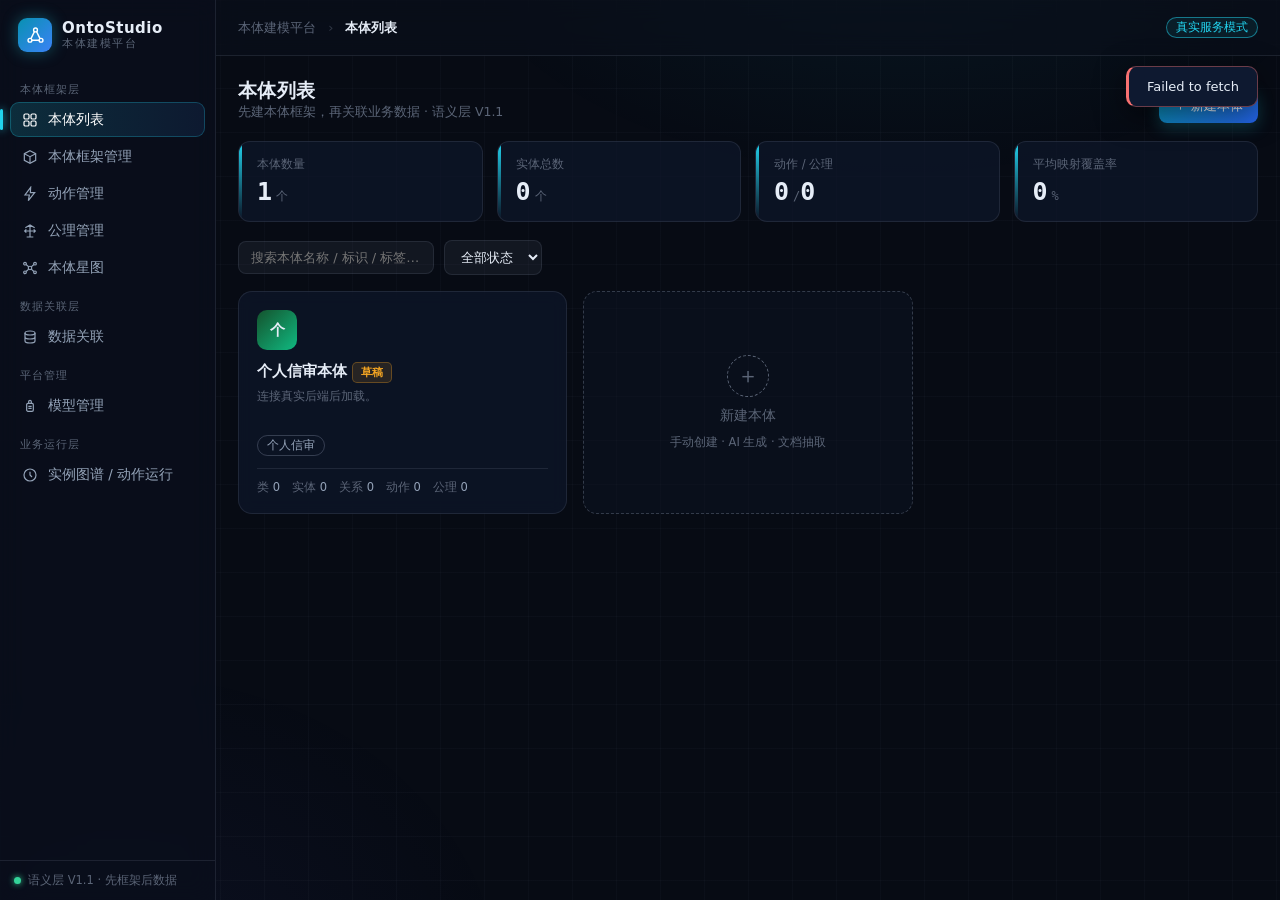
==== commit 2a4a617d: "feat: establish personal credit agent migration baseline" ====
--- a/frontend/index.html
+++ b/frontend/index.html
@@ -2152,6 +2152,6 @@
   if(demo==='upload')setTimeout(mUpload,300);
 })();
 </script>
-<script src="live-backend.js"></script>
+<script src="live-backend.js?v=20260903-local-session"></script>
 </body>
 </html>
